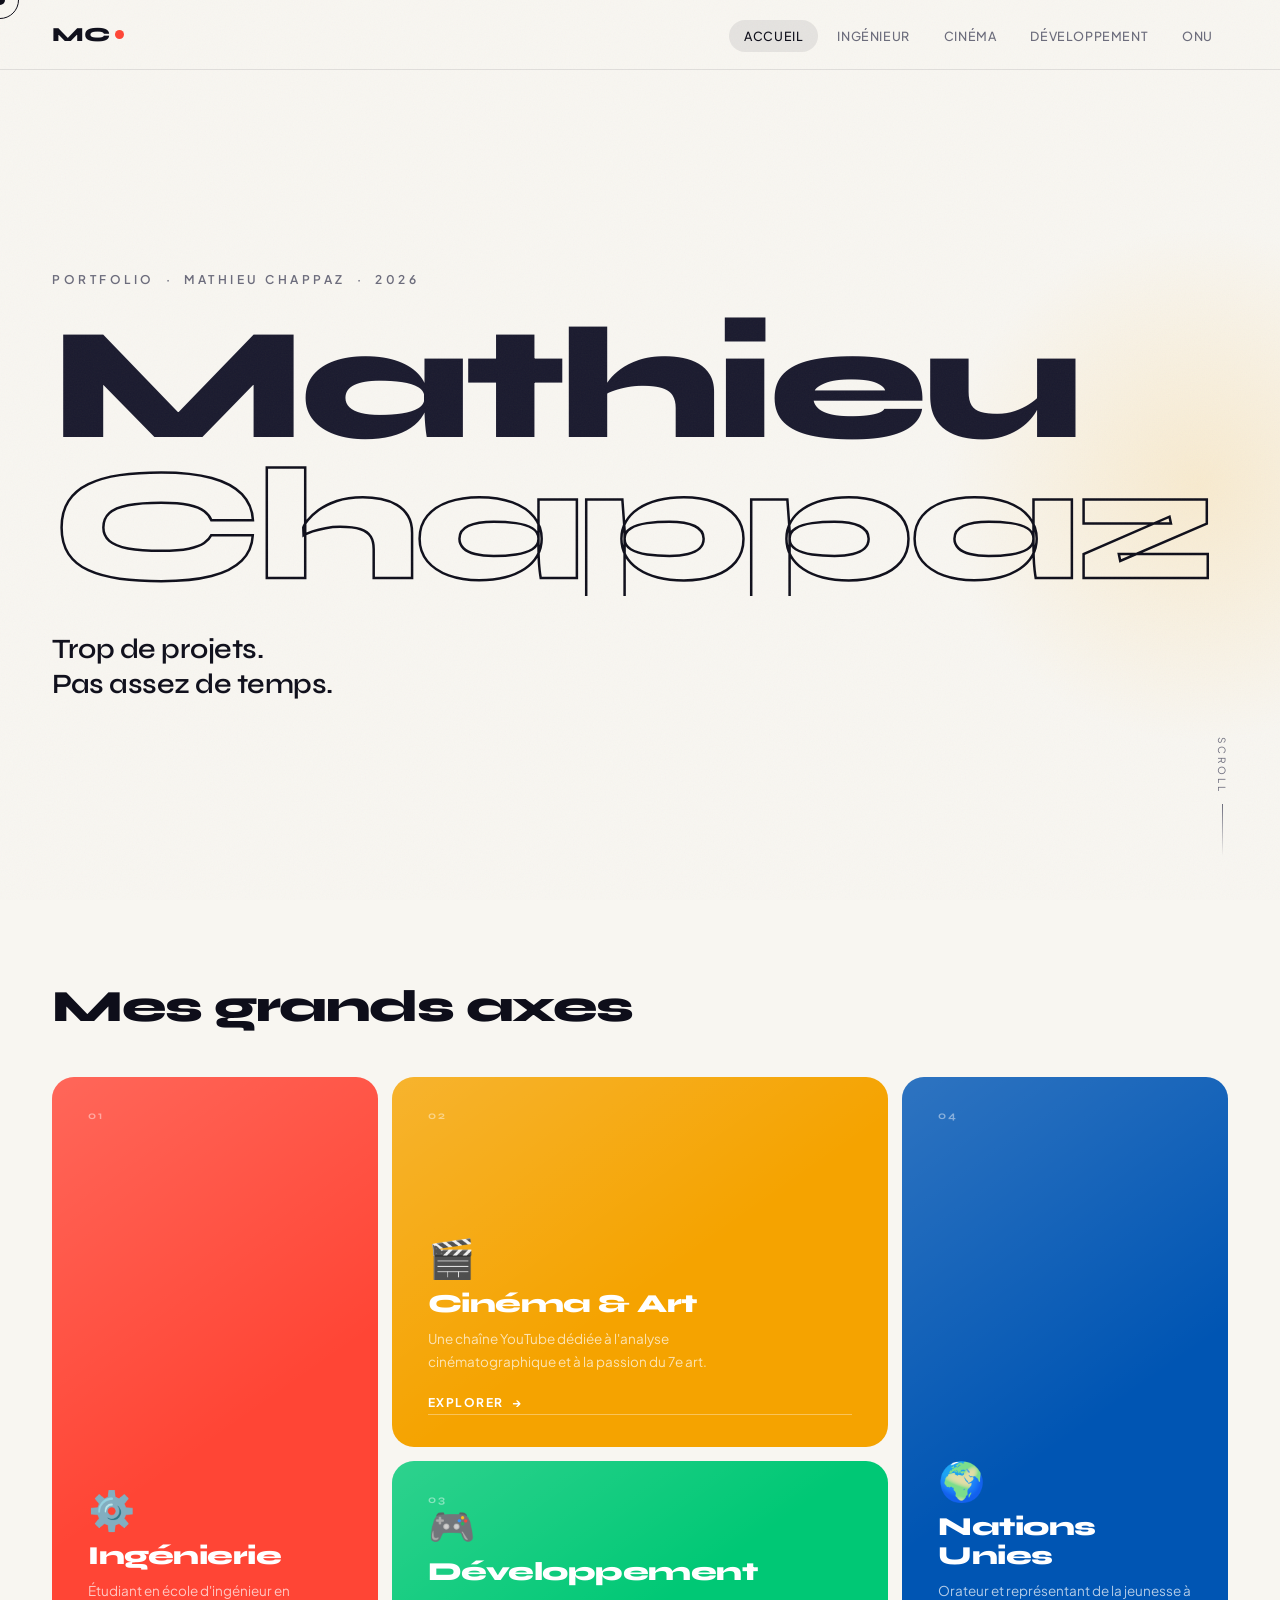
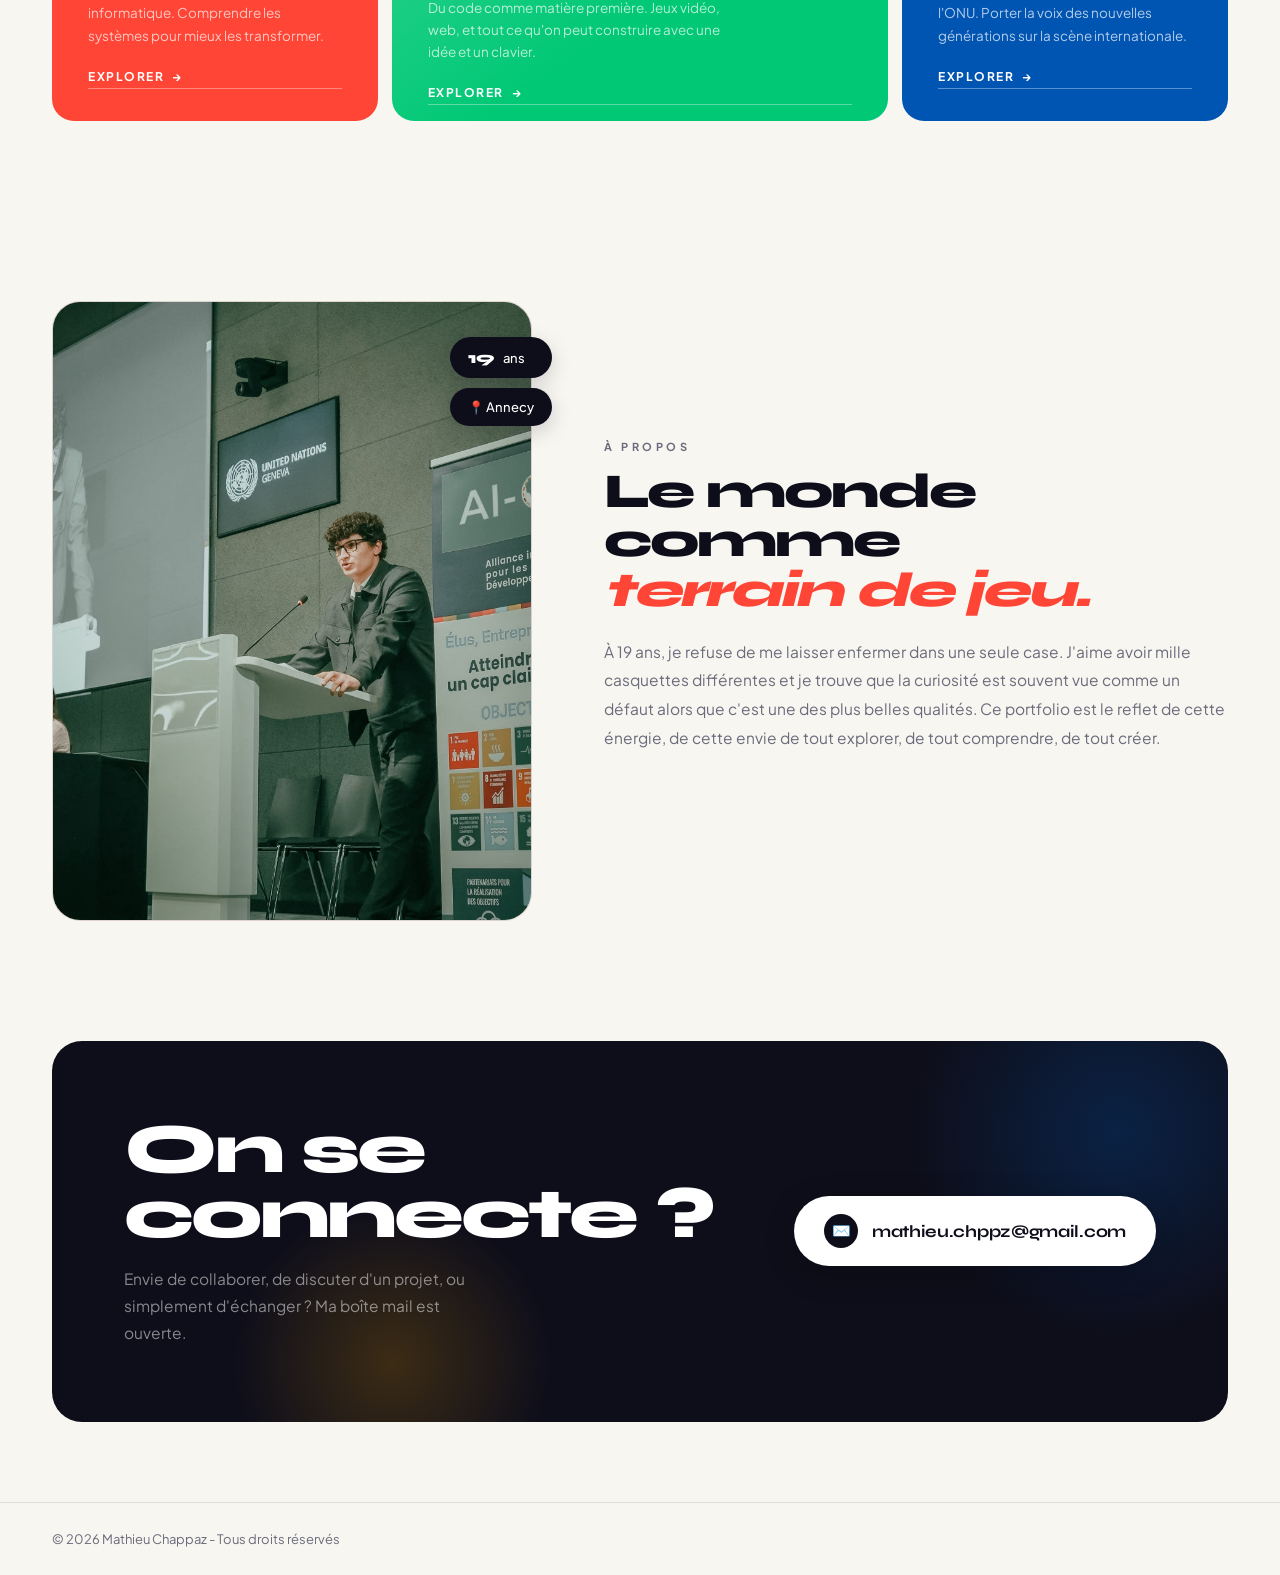
==== index.html @ 6dec50d3 "Initial Commit" ====
<!DOCTYPE html>
<html lang="fr">
<head>
  <meta charset="UTF-8">
  <meta name="viewport" content="width=device-width, initial-scale=1.0">
  <title>Mathieu Chappaz</title>
  <link rel="preconnect" href="https://fonts.googleapis.com">
  <link rel="preconnect" href="https://fonts.gstatic.com" crossorigin>
  <link href="https://fonts.googleapis.com/css2?family=Syne:wght@400;500;600;700;800&family=Plus+Jakarta+Sans:ital,wght@0,300;0,400;0,500;0,600;1,300;1,400&display=swap" rel="stylesheet">
  <style>
    :root {
      --bg:        #F8F6F1;
      --dark:      #0E0E1A;
      --text:      #1A1A2E;
      --muted:     #6B6B7B;
      --border:    rgba(14,14,26,0.1);
      --onu:       #0055B3;
      --ing:       #FF4535;
      --cinema:    #F5A300;
      --dev:       #00C875;
      --nav-h:     70px;
      --ff-d:      'Syne', sans-serif;
      --ff-b:      'Plus Jakarta Sans', sans-serif;
      --current:   #FF4535;
      --cursor-col:#0E0E1A;
    }
    *, *::before, *::after { margin:0; padding:0; box-sizing:border-box; }
    html { scroll-behavior:smooth; }
    body { background:var(--bg); color:var(--text); font-family:var(--ff-b); cursor:none; overflow-x:hidden; -webkit-font-smoothing:antialiased; }
    body::after { content:''; position:fixed; inset:0; background-image:url("data:image/svg+xml,%3Csvg xmlns='http://www.w3.org/2000/svg' width='300' height='300'%3E%3Cfilter id='n'%3E%3CfeTurbulence type='fractalNoise' baseFrequency='0.75' numOctaves='4'/%3E%3C/filter%3E%3Crect width='300' height='300' filter='url(%23n)' opacity='0.04'/%3E%3C/svg%3E"); pointer-events:none; z-index:9000; }

    /* CURSOR — uses --cursor-col so it can be changed per page */
    .c-dot  { position:fixed; width:10px; height:10px; background:var(--cursor-col); border-radius:50%; pointer-events:none; z-index:9999; transform:translate(-50%,-50%); transition:transform .2s, background .3s; mix-blend-mode:multiply; }
    .c-ring { position:fixed; width:38px; height:38px; border:1.5px solid var(--cursor-col); border-radius:50%; pointer-events:none; z-index:9998; transform:translate(-50%,-50%); mix-blend-mode:multiply; transition:border-color .3s; }

    /* NAV */
    nav { position:fixed; top:0; left:0; right:0; height:var(--nav-h); display:flex; align-items:center; justify-content:space-between; padding:0 52px; background:rgba(248,246,241,.88); backdrop-filter:blur(14px); border-bottom:1px solid var(--border); z-index:1000; }
    .nav-logo { font-family:var(--ff-d); font-size:20px; font-weight:800; letter-spacing:-.5px; color:var(--dark); display:flex; align-items:center; gap:6px; text-decoration:none; cursor:pointer; }
    .nav-logo-dot { width:9px; height:9px; border-radius:50%; background:var(--current); transition:background .4s; }
    .nav-links { display:flex; gap:4px; list-style:none; }
    .nav-links a { font-size:12.5px; font-weight:500; letter-spacing:.6px; text-transform:uppercase; color:var(--muted); padding:8px 15px; border-radius:100px; cursor:pointer; transition:all .25s; text-decoration:none; }
    .nav-links a:hover { color:var(--dark); background:rgba(14,14,26,.07); }
    .nav-links a.active { color:var(--dark); background:rgba(14,14,26,.08); }
    .nav-hamburger { display:none; flex-direction:column; gap:5px; cursor:pointer; padding:8px; }
    .nav-hamburger span { display:block; width:22px; height:2px; background:var(--dark); border-radius:2px; transition:.3s; }
    .mobile-drawer { display:none; position:fixed; top:var(--nav-h); left:0; right:0; background:var(--bg); border-bottom:1px solid var(--border); z-index:999; flex-direction:column; padding:16px; }
    .mobile-drawer.open { display:flex; }
    .mobile-drawer a { font-size:15px; font-weight:600; color:var(--text); padding:14px 16px; border-radius:12px; text-decoration:none; transition:background .2s; cursor:pointer; }
    .mobile-drawer a:hover { background:rgba(14,14,26,.06); }

    /* Remove blur on ONU texts pages (PC + mobile) */
    body[data-page^="texte-"] nav { backdrop-filter:none; background:rgba(248,246,241,.96); }

    /* PAGE SYSTEM */
    .page { display:none; min-height:100vh; padding-top:var(--nav-h); }
    .page.active { display:block; animation:pageIn .5s cubic-bezier(.16,1,.3,1); }
    @keyframes pageIn { from{opacity:0;transform:translateY(16px)} to{opacity:1;transform:translateY(0)} }

    /* HERO */
    .hero { min-height:calc(100vh - var(--nav-h)); padding:52px 52px 48px; display:flex; flex-direction:column; justify-content:center; position:relative; overflow:hidden; }
    .hero-kicker { font-size:12px; font-weight:600; letter-spacing:3.5px; text-transform:uppercase; color:var(--muted); margin-bottom:28px; opacity:0; animation:revealUp .6s ease forwards .2s; }
    .hero-name { font-family:var(--ff-d); font-weight:800; letter-spacing:-5px; line-height:.88; }
    .hero-name .ln { display:block; overflow:hidden; }
    .hero-name .ln span { display:block; font-size:clamp(72px,12.5vw,196px); opacity:0; transform:translateY(90px); }
    .hero-name .ln:nth-child(1) span { animation:slideUp .85s cubic-bezier(.16,1,.3,1) forwards .3s; }
    .hero-name .ln:nth-child(2) span { animation:slideUp .85s cubic-bezier(.16,1,.3,1) forwards .48s; color:transparent; -webkit-text-stroke:2.5px var(--dark); }
    .hero-bottom { margin-top:36px; display:flex; align-items:flex-end; justify-content:space-between; gap:24px; opacity:0; animation:revealUp .7s ease forwards .85s; }
    .hero-tagline { font-family:var(--ff-d); font-size:clamp(18px,2.2vw,28px); font-weight:600; color:var(--dark); letter-spacing:-.5px; max-width:440px; line-height:1.25; }
    .hero-scroll { position:absolute; right:52px; bottom:44px; display:flex; flex-direction:column; align-items:center; gap:10px; opacity:0; animation:revealUp .6s ease forwards 1.2s; }
    .hero-scroll span { font-size:10px; letter-spacing:3px; text-transform:uppercase; color:var(--muted); writing-mode:vertical-rl; }
    .hero-scroll-line { width:1px; height:52px; background:linear-gradient(to bottom, var(--muted), transparent); }
    .hero-blob { position:absolute; right:-180px; top:50%; width:520px; height:520px; border-radius:50%; background:radial-gradient(circle, rgba(245,163,0,.14) 0%, transparent 70%); transform:translateY(-50%); pointer-events:none; }

    /* DOMAINS */
    .section-domains { padding:80px 52px; }
    .section-head { display:flex; align-items:baseline; gap:18px; margin-bottom:44px; }
    .s-num { font-family:var(--ff-d); font-size:12px; font-weight:700; letter-spacing:2.5px; text-transform:uppercase; color:var(--muted); }
    .s-title { font-family:var(--ff-d); font-size:clamp(28px,3.5vw,48px); font-weight:800; letter-spacing:-1.5px; color:var(--dark); }
    .domains-grid { display:grid; grid-template-columns:1.35fr 1fr 1fr 1.35fr; grid-template-rows:370px 260px; gap:14px; }
    .dcard { border-radius:22px; padding:32px 36px; overflow:hidden; position:relative; cursor:pointer; display:flex; flex-direction:column; transition:transform .45s cubic-bezier(.16,1,.3,1), box-shadow .45s; }
    .dcard:hover { transform:scale(.975) translateY(-6px); box-shadow:0 28px 60px rgba(0,0,0,.12); }
    .dcard::before { content:''; position:absolute; inset:0; background:linear-gradient(145deg, rgba(255,255,255,.18) 0%, transparent 55%); pointer-events:none; }
    .dcard.ing { background:var(--ing); grid-column:1; grid-row:1/3; }
    .dcard.cin { background:var(--cinema); grid-column:2/4; grid-row:1; }
    .dcard.dev { background:var(--dev); grid-column:2/4; grid-row:2; }
    .dcard.onu { background:var(--onu); grid-column:4; grid-row:1/3; }
    .dcard-idx { font-family:var(--ff-d); font-size:11px; font-weight:700; letter-spacing:2px; color:rgba(255,255,255,.45); margin-bottom:auto; }
    .dcard-body { display:flex; flex-direction:column; }
    .dcard-ico { font-size:38px; line-height:1; margin-bottom:14px; }
    .dcard-title { font-family:var(--ff-d); font-size:26px; font-weight:800; color:#fff; letter-spacing:-.5px; line-height:1.1; margin-bottom:10px; }
    .dcard-desc { font-size:13.5px; line-height:1.65; color:rgba(255,255,255,.7); max-width:300px; margin-bottom:22px; }
    .dcard-cta { display:inline-flex; align-items:center; gap:8px; font-size:12px; font-weight:700; letter-spacing:1.5px; text-transform:uppercase; color:#fff; border-bottom:1.5px solid rgba(255,255,255,.35); padding-bottom:4px; transition:gap .25s; }
    .dcard:hover .dcard-cta { gap:16px; }

    /* ABOUT — photo agrandie */
    .section-about { padding:100px 52px; display:grid; grid-template-columns:auto 1.1fr; gap:72px; align-items:center; }
    .about-photo-wrap { position:relative; flex-shrink:0; }
    .about-photo {
      width:480px; height:620px;
      border-radius:28px;
      background:linear-gradient(160deg, rgba(255,69,53,.07) 0%, rgba(0,85,179,.07) 50%, rgba(245,163,0,.07) 100%);
      border:1.5px solid var(--border);
      display:flex; flex-direction:column; align-items:center; justify-content:center;
      font-size:72px; gap:12px; overflow:hidden; position:relative;
    }
    .about-photo img { width:100%; height:100%; object-fit:cover; display:block; }
    .about-photo-hint { font-size:12px; color:var(--muted); font-style:italic; }
    .about-pills { position:absolute; right:-20px; top:36px; display:flex; flex-direction:column; gap:10px; }
    .pill { background:var(--dark); color:#fff; padding:11px 18px; border-radius:100px; font-size:13px; font-weight:500; white-space:nowrap; display:flex; align-items:center; gap:8px; box-shadow:0 6px 20px rgba(14,14,26,.18); }
    .pill strong { font-family:var(--ff-d); font-size:16px; font-weight:800; }
    .about-label { font-size:11px; font-weight:700; letter-spacing:3.5px; text-transform:uppercase; color:var(--muted); margin-bottom:14px; }
    .about-heading { font-family:var(--ff-d); font-size:clamp(34px,3.8vw,52px); font-weight:800; letter-spacing:-2px; line-height:1.02; color:var(--dark); margin-bottom:22px; }
    .about-heading em { font-style:italic; color:var(--ing); }
    .about-body { font-size:15.5px; line-height:1.85; color:var(--muted); margin-bottom:30px; }
    .tags-row { display:flex; flex-wrap:wrap; gap:9px; }
    .tag { padding:7px 15px; border-radius:100px; border:1.5px solid var(--border); font-size:13px; font-weight:500; color:var(--text); cursor:default; transition:all .25s; }
    .tag:hover { border-color:var(--dark); background:var(--dark); color:#fff; }

    /* CONTACT */
    .section-contact { margin:20px 52px 80px; background:var(--dark); border-radius:30px; padding:76px 72px; display:flex; align-items:center; justify-content:space-between; gap:48px; position:relative; overflow:hidden; }
    .contact-glow1 { position:absolute; right:-100px; top:-120px; width:420px; height:420px; border-radius:50%; background:radial-gradient(circle, var(--onu), transparent 70%); opacity:.28; pointer-events:none; }
    .contact-glow2 { position:absolute; left:180px; bottom:-100px; width:320px; height:320px; border-radius:50%; background:radial-gradient(circle, var(--cinema), transparent 70%); opacity:.2; pointer-events:none; }
    .contact-copy { position:relative; z-index:1; }
    .contact-copy h2 { font-family:var(--ff-d); font-size:clamp(40px,5.5vw,76px); font-weight:800; letter-spacing:-3px; color:#fff; line-height:.92; margin-bottom:18px; }
    .contact-copy p { font-size:15.5px; color:rgba(255,255,255,.5); max-width:360px; line-height:1.75; }
    .contact-btn-wrap { flex-shrink:0; z-index:1; }
    .contact-btn { display:inline-flex; align-items:center; gap:14px; background:#fff; color:var(--dark); padding:18px 30px; border-radius:100px; font-family:var(--ff-d); font-size:17px; font-weight:700; letter-spacing:-.3px; text-decoration:none; transition:all .3s; box-shadow:0 8px 32px rgba(0,0,0,.2); }
    .contact-btn:hover { background:var(--dev); transform:scale(1.04); }
    .contact-btn-icon { width:34px; height:34px; background:var(--dark); border-radius:50%; display:flex; align-items:center; justify-content:center; font-size:15px; flex-shrink:0; }

    /* FOOTER */
    footer { padding:28px 52px; border-top:1px solid var(--border); display:flex; align-items:center; justify-content:space-between; }
    footer p { font-size:13px; color:var(--muted); }

    /* INNER PAGES */
    [data-accent="onu"]     { --pa: var(--onu); }
    [data-accent="ing"]     { --pa: var(--ing); }
    [data-accent="cinema"]  { --pa: var(--cinema); }
    [data-accent="dev"]     { --pa: var(--dev); }
    [data-accent="hopaway"] { --pa: #00C875; }
    [data-accent="opinion"] { --pa: var(--dev); }
    [data-accent="texte"]   { --pa: var(--onu); }
    .inner-hero { padding:56px 52px 72px; position:relative; overflow:hidden; border-bottom:1px solid var(--border); }
    .breadcrumb { font-size:13px; color:var(--muted); display:flex; align-items:center; gap:8px; margin-bottom:28px; }
    .breadcrumb span { cursor:pointer; transition:color .2s; }
    .breadcrumb span:hover { color:var(--dark); }
    .breadcrumb .sep { opacity:.4; }
    .page-big-title { font-family:var(--ff-d); font-weight:800; font-size:clamp(56px,9.5vw,136px); letter-spacing:-4px; line-height:.88; color:var(--dark); }
    .page-big-title .a { color:var(--pa); }
    .accent-bar { width:56px; height:5px; border-radius:100px; background:var(--pa); margin:26px 0; }
    .page-sub { font-size:17px; color:var(--muted); max-width:580px; line-height:1.75; }
    .texte-sub {
      font-size:15px;
      color:var(--muted);
      max-width:760px;
      line-height:1.8;
      letter-spacing:.1px;
    }
    .texte-sub-video-wrap {
      margin-top:18px;
      max-width:560px;
      border-radius:16px;
      overflow:hidden;
      border:1px solid var(--border);
      background:#111;
      box-shadow:0 18px 45px rgba(14,14,26,.18);
      transition:transform .35s cubic-bezier(.16,1,.3,1), box-shadow .35s;
    }
    .texte-sub-video-wrap:hover {
      transform:translateY(-4px);
      box-shadow:0 26px 58px rgba(14,14,26,.26);
    }
    .texte-sub-video {
      display:block;
      width:100%;
      height:auto;
      aspect-ratio:16/9;
      background:#000;
      cursor:pointer;
    }
    .inner-hero-deco { position:absolute; right:-80px; top:-80px; width:360px; height:360px; border-radius:50%; background:radial-gradient(circle, var(--pa), transparent 70%); opacity:.12; pointer-events:none; }
    .inner-content { padding:76px 52px; }

    /* CARDS */
    .cards2 { display:grid; grid-template-columns:1fr 1fr; gap:20px; margin-bottom:40px; }
    .cblock { background:#fff; border:1px solid var(--border); border-radius:22px; padding:36px; }
    .cblock.accent { background:var(--pa); border-color:var(--pa); }
    .cblock h3 { font-family:var(--ff-d); font-size:20px; font-weight:700; color:var(--dark); letter-spacing:-.3px; margin-bottom:14px; }
    .cblock.accent h3 { color:#fff; }
    .cblock p { font-size:15px; line-height:1.8; color:var(--muted); }
    .cblock.accent p { color:rgba(255,255,255,.72); }
    .cblock.span2 { grid-column:1/3; }

    /* TIMELINE */
    .timeline { padding-left:28px; position:relative; }
    .timeline::before { content:''; position:absolute; left:0; top:10px; bottom:0; width:2px; background:var(--border); }
    .tl-item { position:relative; margin-bottom:32px; }
    .tl-item::before { content:''; position:absolute; left:-32px; top:10px; width:10px; height:10px; border-radius:50%; background:var(--pa); border:2px solid var(--bg); }
    .tl-date { font-size:11px; font-weight:700; letter-spacing:2.5px; text-transform:uppercase; color:var(--pa); margin-bottom:5px; }
    .tl-title { font-family:var(--ff-d); font-size:18px; font-weight:700; color:var(--dark); letter-spacing:-.3px; margin-bottom:7px; }
    .tl-desc { font-size:14px; line-height:1.72; color:var(--muted); }

    /* SKILLS */
    .skills-row { display:grid; grid-template-columns:repeat(3,1fr); gap:16px; }
    .skill-tile { text-align:center; padding:28px 20px; background:var(--bg); border-radius:18px; border:1px solid var(--border); transition:transform .3s, box-shadow .3s; }
    .skill-tile:hover { transform:translateY(-6px); box-shadow:0 16px 40px rgba(0,0,0,.07); }
    .skill-tile .ico { font-size:34px; margin-bottom:12px; }
    .skill-tile p { font-family:var(--ff-d); font-size:14px; font-weight:700; color:var(--dark); }

    /* PROJECT CARDS */
    .projects-grid { display:grid; grid-template-columns:repeat(3,1fr); gap:20px; margin-bottom:48px; }
    .proj-card { border-radius:24px; overflow:hidden; background:#fff; border:1px solid var(--border); display:flex; flex-direction:column; cursor:pointer; transition:transform .4s cubic-bezier(.16,1,.3,1), box-shadow .4s; }
    .proj-card:hover { transform:translateY(-10px); box-shadow:0 32px 64px rgba(0,0,0,.1); }
    .proj-card:hover .proj-img { transform:scale(1.06); }
    .proj-card:hover .proj-arrow { transform:translateX(5px); }
    .proj-visual { width:100%; height:220px; overflow:hidden; position:relative; flex-shrink:0; }
    .proj-img { width:100%; height:100%; object-fit:cover; display:block; transition:transform .5s cubic-bezier(.16,1,.3,1); }
    .proj-visual.c-green { background:linear-gradient(135deg,#00C87522,#005C3522); }
    .proj-visual-ico { position:absolute; inset:0; display:flex; align-items:center; justify-content:center; font-size:56px; }
    .proj-badge { position:absolute; top:14px; left:14px; background:var(--dark); color:#fff; font-size:10px; font-weight:700; letter-spacing:1.5px; text-transform:uppercase; padding:5px 12px; border-radius:100px; }
    .proj-badge.award { background:var(--cinema); color:var(--dark); }
    .proj-body { padding:24px 26px 26px; display:flex; flex-direction:column; flex:1; gap:10px; }
    .proj-num { font-size:10px; font-weight:700; letter-spacing:2.5px; text-transform:uppercase; color:var(--dev); }
    .proj-body h3 { font-family:var(--ff-d); font-size:19px; font-weight:800; color:var(--dark); letter-spacing:-.4px; line-height:1.15; }
    .proj-body p { font-size:13.5px; color:var(--muted); line-height:1.7; flex:1; }
    .proj-footer { display:flex; align-items:center; justify-content:space-between; margin-top:6px; padding-top:16px; border-top:1px solid var(--border); }
    .proj-tag { display:inline-flex; align-items:center; gap:6px; padding:6px 13px; border-radius:100px; background:rgba(0,200,117,.12); color:#009B5C; font-size:11px; font-weight:700; letter-spacing:.8px; text-transform:uppercase; text-decoration:none; }
    .proj-arrow { font-size:18px; color:var(--muted); transition:transform .3s, color .3s; font-family:var(--ff-d); font-weight:700; }
    .proj-card:hover .proj-arrow { color:var(--dark); }

    /* ONU GALLERY */
    .onu-gallery { display:grid; grid-template-columns:1.6fr 1fr 1fr; grid-template-rows:260px 200px; gap:14px; margin-top:32px; }
    .onu-photo { border-radius:20px; overflow:hidden; position:relative; display:flex; align-items:flex-end; transition:transform .4s cubic-bezier(.16,1,.3,1), box-shadow .4s; }
    .onu-photo:hover { transform:scale(.975) translateY(-5px); box-shadow:0 24px 52px rgba(0,0,0,.13); }
    .onu-photo.span-col { grid-column:1; grid-row:1/3; }
    .onu-photo.top-r1 { grid-column:2; grid-row:1; }
    .onu-photo.top-r2 { grid-column:3; grid-row:1; }
    .onu-photo.bot-r1 { grid-column:2; grid-row:2; }
    .onu-photo.bot-r2 { grid-column:3; grid-row:2; }
    .onu-photo-overlay { position:absolute; inset:0; background:linear-gradient(to bottom, transparent 40%, rgba(0,0,0,.45) 100%); z-index:1; }

    /* ONU — PRIX ET DISTINCTIONS */
    .onu-award-wrap { margin-top:28px; margin-bottom:68px; max-width:980px; margin-left:auto; margin-right:auto; }
    .onu-award-card { cursor:pointer; background:#fff; border:1px solid var(--border); border-radius:24px; padding:18px; transition:transform .35s cubic-bezier(.16,1,.3,1), box-shadow .35s; box-shadow:0 10px 34px rgba(14,14,26,.08); }
    .onu-award-card:hover { transform:translateY(-6px); box-shadow:0 24px 56px rgba(14,14,26,.14); }
    .onu-award-image-wrap { position:relative; border-radius:18px; overflow:hidden; aspect-ratio:16/9; background:linear-gradient(130deg,#f4f7ff,#dfe8ff); }
    .onu-award-image { width:100%; height:100%; object-fit:cover; display:block; }
    .onu-award-image-overlay { position:absolute; inset:0; background:linear-gradient(to top, rgba(14,14,26,.42) 0%, rgba(14,14,26,.08) 55%, rgba(14,14,26,0) 100%); }
    .onu-award-zoom-hint { position:absolute; right:16px; bottom:16px; background:rgba(255,255,255,.92); color:var(--dark); font-size:10px; font-weight:700; letter-spacing:1.8px; text-transform:uppercase; padding:8px 12px; border-radius:100px; }
    .onu-award-caption { margin-top:16px; display:flex; flex-direction:column; gap:7px; }
    .onu-award-caption strong { font-family:var(--ff-d); font-size:18px; font-weight:800; color:var(--dark); letter-spacing:-.4px; }
    .onu-award-caption span { font-size:12px; letter-spacing:1.3px; text-transform:uppercase; color:var(--onu); font-weight:700; }

    .award-lightbox { position:fixed; inset:0; z-index:10020; display:grid; grid-template-columns:minmax(0,1fr) minmax(320px,440px); opacity:0; pointer-events:none; transition:opacity .26s ease; }
    .award-lightbox.open { opacity:1; pointer-events:auto; }
    .award-lightbox-backdrop { position:absolute; inset:0; background:rgba(9,12,22,.78); backdrop-filter:blur(3px); }
    .award-lightbox-media { position:relative; z-index:1; display:flex; align-items:center; justify-content:center; padding:34px; }
    .award-lightbox-media img { width:min(92vw,1200px); max-height:88vh; object-fit:contain; border-radius:20px; box-shadow:0 35px 80px rgba(0,0,0,.5); border:1px solid rgba(255,255,255,.16); }
    .award-lightbox-panel { position:relative; z-index:1; height:100%; background:linear-gradient(180deg,#ffffff 0%,#f8fafe 100%); border-left:1px solid rgba(0,85,179,.13); padding:34px 30px; overflow-y:auto; box-shadow:-10px 0 46px rgba(14,14,26,.15); }
    .award-lightbox-label { font-size:10px; font-weight:700; letter-spacing:2.2px; text-transform:uppercase; color:var(--onu); margin-bottom:14px; display:flex; align-items:center; gap:8px; }
    .award-lightbox-label::before { content:''; width:4px; height:4px; border-radius:50%; background:var(--onu); display:block; }
    .award-lightbox-title { font-family:var(--ff-d); font-size:28px; font-weight:800; letter-spacing:-.8px; color:var(--dark); line-height:1.08; margin-bottom:14px; }
    .award-lightbox-meta { font-size:11px; font-weight:700; letter-spacing:2px; text-transform:uppercase; color:var(--muted); margin-bottom:20px; }
    .award-lightbox-text { font-size:14px; line-height:1.8; color:var(--muted); }
    .award-lightbox-close { position:absolute; top:16px; right:16px; width:38px; height:38px; border-radius:50%; border:1px solid var(--border); background:#fff; color:var(--dark); display:flex; align-items:center; justify-content:center; font-size:18px; cursor:pointer; transition:transform .2s ease, box-shadow .2s ease; }
    .award-lightbox-close:hover { transform:scale(1.06); box-shadow:0 6px 20px rgba(14,14,26,.15); }

    /* CINEMA */
    .films-list { display:flex; flex-direction:column; gap:14px; }
    .film-row { background:var(--dark); border-radius:18px; padding:24px 28px; display:flex; align-items:center; gap:20px; transition:transform .3s; }
    .film-row:hover { transform:translateX(8px); }
    .film-thumb { width:52px; height:70px; border-radius:10px; flex-shrink:0; display:flex; align-items:center; justify-content:center; font-size:22px; }
    .film-thumb.c1 { background:linear-gradient(135deg,#F5A300,#FF4535); }
    .film-thumb.c2 { background:linear-gradient(135deg,#0055B3,#00C875); }
    .film-thumb.c3 { background:linear-gradient(135deg,#FF4535,#F5A300); }
    .film-info h4 { font-family:var(--ff-d); font-size:16px; font-weight:700; color:#fff; margin-bottom:5px; }
    .film-info p { font-size:13px; color:rgba(255,255,255,.5); line-height:1.6; }

    /* CHANNEL BUTTONS */
    .yt-channel-wrap { margin-top:44px; margin-bottom:20px; }
    .yt-channel-btn { display:inline-flex; align-items:center; gap:18px; background:var(--dark); border-radius:22px; padding:22px 32px; text-decoration:none; transition:transform .35s cubic-bezier(.16,1,.3,1), box-shadow .35s; position:relative; overflow:hidden; width:100%; }
    .yt-channel-btn::before { content:''; position:absolute; inset:0; background:linear-gradient(100deg, rgba(245,163,0,.12) 0%, transparent 60%); pointer-events:none; }
    .yt-channel-btn:hover { transform:translateY(-5px) scale(1.01); box-shadow:0 24px 52px rgba(14,14,26,.22); }
    .yt-channel-btn:hover .yt-arrow { transform:translateX(6px); }
    .yt-icon-wrap { width:56px; height:56px; border-radius:16px; flex-shrink:0; background:#FF0000; display:flex; align-items:center; justify-content:center; }
    .yt-icon-wrap svg { width:26px; height:26px; fill:#fff; }
    .yt-icon-wrap img { width:26px; height:26px; object-fit:contain; }
    .yt-channel-info { flex:1; }
    .yt-channel-info p { font-size:11px; font-weight:600; letter-spacing:2.5px; text-transform:uppercase; color:rgba(255,255,255,.35); margin-bottom:5px; }
    .yt-channel-info h3 { font-family:var(--ff-d); font-size:20px; font-weight:800; color:#fff; letter-spacing:-.3px; }
    .yt-channel-sub { font-size:13px; color:rgba(255,255,255,.45); margin-top:3px; }
    .yt-arrow { font-size:20px; color:var(--cinema); transition:transform .3s; flex-shrink:0; font-family:var(--ff-d); font-weight:700; }

    /* FEATURED VIDEO */
    .featured-video-wrap { display:grid; grid-template-columns:1.3fr 1fr; gap:28px; align-items:center; }
    .video-thumbnail { position:relative; border-radius:20px; overflow:hidden; aspect-ratio:16/9; cursor:pointer; display:block; text-decoration:none; background:var(--dark); box-shadow:0 16px 48px rgba(14,14,26,.18); transition:transform .4s cubic-bezier(.16,1,.3,1), box-shadow .4s; }
    .video-thumbnail:hover { transform:scale(1.025) translateY(-4px); box-shadow:0 28px 64px rgba(14,14,26,.28); }
    .video-thumbnail:hover .play-btn { transform:translate(-50%,-50%) scale(1.12); }
    .video-thumbnail:hover .thumb-overlay { opacity:.5; }
    .thumb-bg { position:absolute; inset:0; background:linear-gradient(135deg,#1a0a00,#3d1f00,#7a3d00,#F5A300); }
    .thumb-overlay { position:absolute; inset:0; background:linear-gradient(to bottom, rgba(0,0,0,.1) 0%, rgba(0,0,0,.55) 100%); transition:opacity .3s; }
    .play-btn { position:absolute; top:50%; left:50%; transform:translate(-50%,-50%); width:62px; height:62px; border-radius:50%; background:rgba(255,255,255,.95); backdrop-filter:blur(6px); display:flex; align-items:center; justify-content:center; transition:transform .35s cubic-bezier(.16,1,.3,1); box-shadow:0 8px 28px rgba(0,0,0,.3); }
    .play-btn svg { width:22px; height:22px; fill:var(--dark); margin-left:3px; }
    .video-duration { position:absolute; bottom:14px; right:14px; background:rgba(0,0,0,.75); color:#fff; font-size:11px; font-weight:600; padding:4px 9px; border-radius:7px; letter-spacing:.5px; }
    .video-info { display:flex; flex-direction:column; gap:16px; }
    .video-tag { display:inline-flex; align-items:center; gap:8px; font-size:11px; font-weight:700; letter-spacing:2.5px; text-transform:uppercase; color:var(--cinema); }
    .video-tag-dot { width:6px; height:6px; border-radius:50%; background:var(--cinema); flex-shrink:0; }
    .video-title { font-family:var(--ff-d); font-size:clamp(22px,2.8vw,34px); font-weight:800; letter-spacing:-1px; color:var(--dark); line-height:1.1; }
    .video-desc { font-size:15px; line-height:1.8; color:var(--muted); }
    .video-watch-btn { display:inline-flex; align-items:center; gap:10px; background:var(--cinema); color:var(--dark); padding:14px 26px; border-radius:100px; font-family:var(--ff-d); font-size:14px; font-weight:700; text-decoration:none; width:fit-content; transition:transform .3s, box-shadow .3s; box-shadow:0 6px 22px rgba(245,163,0,.3); }
    .video-watch-btn:hover { transform:translateY(-3px); box-shadow:0 12px 32px rgba(245,163,0,.4); }
    .video-watch-btn svg { width:16px; height:16px; fill:var(--dark); }

    /* PROJECT PAGE */
    .proj-hero-meta { display:flex; align-items:center; gap:14px; margin-bottom:20px; }
    .proj-meta-tag { padding:6px 14px; border-radius:100px; font-size:11px; font-weight:700; letter-spacing:1.5px; text-transform:uppercase; }
    .proj-meta-tag.type  { background:rgba(0,200,117,.15); color:#009B5C; }
    .proj-meta-tag.award { background:rgba(245,163,0,.15); color:#B57800; }
    .proj-meta-tag.year  { background:var(--border); color:var(--muted); }
    .proj-main-visual { width:100%; height:420px; border-radius:28px; overflow:hidden; position:relative; margin-bottom:52px; background:linear-gradient(135deg,#001a00,#003d1a,#00C875); border:1px solid var(--border); }
    .proj-main-visual img { width:100%; height:100%; object-fit:cover; display:block; }
    .proj-screens { display:grid; grid-template-columns:1fr 1fr 1fr; gap:16px; margin:40px 0; }
    .proj-screen { border-radius:18px; overflow:hidden; aspect-ratio:16/9; position:relative; background:linear-gradient(135deg,#001a00,#003d1a); border:1px solid var(--border); }
    .proj-screen img { width:100%; height:100%; object-fit:cover; display:block; }
    .award-banner { background:linear-gradient(100deg, #0E0E1A 0%, #1a2600 100%); border-radius:22px; padding:32px 40px; display:flex; align-items:center; gap:24px; margin:40px 0; position:relative; overflow:hidden; }
    .award-banner::before { content:''; position:absolute; inset:0; background:linear-gradient(100deg, rgba(0,200,117,.08), transparent); pointer-events:none; }
    .award-ico { font-size:48px; flex-shrink:0; }
    .award-text h4 { font-family:var(--ff-d); font-size:18px; font-weight:800; color:#fff; letter-spacing:-.3px; margin-bottom:6px; }
    .award-text p { font-size:14px; color:rgba(255,255,255,.5); line-height:1.6; }
    .award-badge { margin-left:auto; flex-shrink:0; background:var(--dev); color:var(--dark); font-family:var(--ff-d); font-size:12px; font-weight:800; padding:10px 20px; border-radius:100px; letter-spacing:.5px; }
    .back-btn { display:inline-flex; align-items:center; gap:10px; background:var(--dark); color:#fff; padding:13px 24px; border-radius:100px; font-family:var(--ff-d); font-size:13px; font-weight:700; text-decoration:none; cursor:pointer; margin-top:12px; transition:transform .3s, box-shadow .3s; box-shadow:0 4px 16px rgba(14,14,26,.15); }
    .back-btn:hover { transform:translateX(-4px); box-shadow:0 8px 28px rgba(14,14,26,.2); }

    /* MES TEXTES */
    .textes-list { display:flex; flex-direction:column; gap:12px; margin-top:24px; margin-bottom:60px; }
    .texte-item { background:#fff; border:1px solid var(--border); border-radius:18px; padding:22px 28px; display:flex; align-items:center; gap:20px; cursor:pointer; transition:transform .3s, box-shadow .3s; }
    .texte-item:hover { transform:translateX(8px); box-shadow:0 8px 28px rgba(0,0,0,.06); }
    .texte-item-num { font-family:var(--ff-d); font-size:28px; font-weight:800; color:rgba(0,85,179,.18); letter-spacing:-1px; flex-shrink:0; width:44px; }
    .texte-item-info { flex:1; }
    .texte-item-info h4 { font-family:var(--ff-d); font-size:16px; font-weight:700; color:var(--dark); letter-spacing:-.2px; margin-bottom:5px; }
    .texte-item-info p { font-size:13px; color:var(--muted); line-height:1.55; }
    .texte-item-date { font-size:11px; font-weight:700; letter-spacing:2px; text-transform:uppercase; color:var(--onu); flex-shrink:0; }
    .texte-item-arrow { font-size:18px; color:var(--muted); font-family:var(--ff-d); font-weight:700; flex-shrink:0; transition:transform .3s, color .3s; }
    .texte-item:hover .texte-item-arrow { transform:translateX(6px); color:var(--onu); }

    /* ═══ GENIUS TEXT PAGE — panel agrandi + scroll ═══ */
    .texte-page-layout {
      display:grid;
      grid-template-columns:1fr 500px;   /* panel élargi à 500px */
      gap:52px; align-items:start;
    }
    .texte-panel-col {
      position:sticky;
      top:calc(var(--nav-h) + 28px);
      /* hauteur max = viewport moins nav moins un peu de marge */
      max-height:calc(100vh - var(--nav-h) - 56px);
    }

    /* Le panel lui-même est scrollable */
    .texte-panel {
      background:#fff; border-radius:22px; border:1px solid var(--border);
      padding:28px;
      max-height:calc(100vh - var(--nav-h) - 56px);
      overflow-y:auto;
      opacity:0; transform:translateY(6px);
      transition:opacity .3s ease, transform .3s ease;
      pointer-events:none;
      /* scrollbar stylée */
      scrollbar-width:thin;
      scrollbar-color:rgba(0,85,179,.25) transparent;
    }
    .texte-panel::-webkit-scrollbar { width:5px; }
    .texte-panel::-webkit-scrollbar-track { background:transparent; }
    .texte-panel::-webkit-scrollbar-thumb { background:rgba(0,85,179,.25); border-radius:10px; }
    .texte-panel::-webkit-scrollbar-thumb:hover { background:rgba(0,85,179,.5); }

    .texte-panel.open { opacity:1; transform:translateY(0); pointer-events:all; }
    .texte-panel-hint { display:flex; flex-direction:column; align-items:center; justify-content:center; gap:10px; padding:32px 0; text-align:center; color:var(--muted); }
    .texte-panel-hint .hint-ico { font-size:30px; opacity:.35; }
    .texte-panel-hint p { font-size:13px; line-height:1.6; max-width:240px; }
    .texte-panel-inner { display:none; }
    .texte-panel.open .texte-panel-hint { display:none; }
    .texte-panel.open .texte-panel-inner { display:block; }

    .texte-panel-label { font-size:10px; font-weight:700; letter-spacing:2.5px; text-transform:uppercase; color:var(--onu); margin-bottom:12px; display:flex; align-items:center; gap:8px; }
    .texte-panel-label::before { content:''; display:block; width:4px; height:4px; border-radius:50%; background:var(--onu); }
    .texte-panel-title { font-family:var(--ff-d); font-size:16px; font-weight:700; color:var(--dark); letter-spacing:-.3px; margin-bottom:12px; line-height:1.2; }

    /* image dans le panel */
    .texte-panel-img {
      display:none; width:100%; border-radius:12px; margin-bottom:14px;
      object-fit:cover; max-height:200px;
    }

    .texte-panel-text { font-size:14px; line-height:1.8; color:var(--muted); }
    .texte-panel-close { margin-top:20px; padding-top:16px; border-top:1px solid var(--border); font-size:12px; color:var(--muted); cursor:pointer; transition:color .2s; display:inline-flex; align-items:center; gap:6px; font-weight:500; }
    .texte-panel-close:hover { color:var(--dark); }

    /* annotable lines */
    .annotable { cursor:pointer; padding:10px 16px; margin:4px -16px; border-radius:12px; transition:background .2s; position:relative; border-left:3px solid transparent; }
    .annotable:hover { background:rgba(0,85,179,.05); border-left-color:rgba(0,85,179,.3); }
    .annotable.active { background:rgba(0,85,179,.08); border-left-color:var(--onu); }
    .texte-body { font-size:16px; line-height:1.95; color:var(--text); }

    /* Mobile annotation overlay (drawer) */
    .panel-overlay {
      position:fixed; inset:0;
      background:rgba(14,14,26,.42);
      opacity:0; pointer-events:none;
      transition:opacity .25s ease;
      z-index:9996;
    }
    body.panel-open .panel-overlay { opacity:1; pointer-events:auto; }

    /* REVEAL */
    .reveal { opacity:0; transform:translateY(28px); transition:opacity .65s ease, transform .65s ease; }
    .reveal.visible { opacity:1; transform:translateY(0); }

    /* KEYFRAMES */
    @keyframes revealUp { from{opacity:0;transform:translateY(18px)} to{opacity:1;transform:translateY(0)} }
    @keyframes slideUp  { from{opacity:0;transform:translateY(90px)} to{opacity:1;transform:translateY(0)} }
    @keyframes pulseDot { 0%,100%{opacity:1;transform:scale(1)} 50%{opacity:.45;transform:scale(.7)} }
    @keyframes cycleRoles { 0%,24%{transform:translateY(0)} 25%,49%{transform:translateY(-20px)} 50%,74%{transform:translateY(-40px)} 75%,99%{transform:translateY(-60px)} }

    /* RESPONSIVE */
    @media (max-width:1200px) {
      .texte-page-layout { grid-template-columns:1fr 400px; }
    }
    @media (max-width:1100px) {
      .domains-grid { grid-template-columns:1fr 1fr; grid-template-rows:auto; }
      .dcard.ing,.dcard.cin,.dcard.dev,.dcard.onu { grid-column:auto; grid-row:auto; }
      .dcard { min-height:320px; }
      .projects-grid { grid-template-columns:1fr 1fr; }
      .texte-page-layout { grid-template-columns:1fr 340px; gap:32px; }
    }
    @media (max-width:980px) {
      .section-about { grid-template-columns:1fr; }
      .about-photo { width:100%; max-width:480px; height:500px; }
      .about-pills { display:none; }
      .proj-screens { grid-template-columns:1fr 1fr; }
      .texte-page-layout { grid-template-columns:1fr; }
      /* Mobile Genius-like drawer */
      .texte-panel-col {
        position:fixed;
        top:var(--nav-h);
        right:0;
        height:calc(100vh - var(--nav-h));
        width:min(92vw, 420px);
        max-height:none;
        z-index:9997;
        pointer-events:none;
      }
      .texte-panel {
        height:100%;
        max-height:none;
        overflow-y:auto;
        border-radius:18px 0 0 18px;
        transform:translateX(110%);
        opacity:1;
        pointer-events:auto;
        transition:transform .28s cubic-bezier(.16,1,.3,1);
      }
      .texte-panel.open { transform:translateX(0); }
      .texte-panel-hint { padding:24px 0; }
      .texte-panel-text { font-size:14px; line-height:1.75; }
      .texte-body { font-size:15.5px; line-height:1.9; }
      .annotable { padding:12px 14px; margin:6px -14px; border-radius:14px; }
    }
    @media (max-width:860px) {
      nav { padding:0 24px; }
      .nav-links { display:none; }
      .nav-hamburger { display:flex; }
      .hero { padding:40px 24px; }
      .hero-blob,.hero-scroll { display:none; }
      .hero-bottom { flex-direction:column; align-items:flex-start; gap:16px; }
      .section-domains,.inner-content { padding:60px 24px; }
      .inner-hero { padding:40px 24px 56px; }
      .section-about { padding:60px 24px; }
      .section-contact { margin:20px 24px 60px; padding:48px 32px; flex-direction:column; }
      footer { padding:24px; flex-direction:column; gap:14px; text-align:center; }
      .domains-grid,.projects-grid { grid-template-columns:1fr; }
      .dcard.ing,.dcard.cin,.dcard.dev,.dcard.onu { grid-column:1; grid-row:auto; }
      .cards2 { grid-template-columns:1fr; }
      .cblock.span2 { grid-column:1; }
      .skills-row { grid-template-columns:1fr 1fr; }
      .onu-gallery { grid-template-columns:1fr 1fr; grid-template-rows:auto; }
      .onu-photo { min-height:160px; }
      .onu-photo.span-col,.onu-photo.top-r1,.onu-photo.top-r2,.onu-photo.bot-r1,.onu-photo.bot-r2 { grid-column:auto; grid-row:auto; }
      .featured-video-wrap { grid-template-columns:1fr; }
      .proj-screens { grid-template-columns:1fr; }
      .award-banner { flex-wrap:wrap; }
      .award-badge { margin-left:0; }
      .proj-main-visual { height:260px; }
      .texte-item { flex-wrap:wrap; gap:12px; }
      .texte-item-date { display:none; }
      .award-lightbox { grid-template-columns:1fr; }
      .award-lightbox-media { padding:22px 18px 8px; align-items:flex-start; }
      .award-lightbox-media img { width:100%; max-height:52vh; border-radius:16px; }
      .award-lightbox-panel { border-left:none; border-top:1px solid rgba(0,85,179,.12); height:auto; max-height:46vh; padding:28px 22px 24px; }
      .award-lightbox-title { font-size:24px; }
    }
    @media (max-width:520px) {
      .hero-name .ln span { letter-spacing:-3px; }
      .contact-btn { font-size:14px; padding:16px 22px; }
      .skills-row { grid-template-columns:1fr; }
      .onu-gallery { grid-template-columns:1fr; }
      .onu-award-card { padding:13px; border-radius:18px; }
      .onu-award-image-wrap { border-radius:14px; }
      .onu-award-caption strong { font-size:16px; }
      .onu-award-caption span { font-size:10px; letter-spacing:1.6px; }
      .award-lightbox-media { padding:16px 14px 6px; }
      .award-lightbox-panel { padding:24px 16px 18px; max-height:50vh; }
      .award-lightbox-title { font-size:21px; }
      .award-lightbox-text { font-size:13.5px; line-height:1.7; }
    }

    /* Disable custom cursor on touch devices */
    @media (hover: none), (pointer: coarse) {
      body { cursor:auto; }
      .c-dot, .c-ring { display:none !important; }
    }
  </style>
  <script type="application/ld+json">
    {
      "@context": "https://schema.org",
      "@type": "Person",
      "url": "https://mathieuchappaz.com",
      "logo": "https://mathieuchappaz.com/Images/logo.png"
    }
    </script>
</head>
<body>
  <div class="c-dot" id="cDot"></div>
  <div class="c-ring" id="cRing"></div>

  <!-- NAV -->
  <nav>
    <a class="nav-logo" onclick="go('home')">MC <div class="nav-logo-dot" id="navDot"></div></a>
    <ul class="nav-links">
      <li><a onclick="go('home')"      id="nl-home">Accueil</a></li>
      <li><a onclick="go('ingenieur')" id="nl-ing">Ingénieur</a></li>
      <li><a onclick="go('cinema')"    id="nl-cin">Cinéma</a></li>
      <li><a onclick="go('dev')"       id="nl-dev">Développement</a></li>
      <li><a onclick="go('onu')"       id="nl-onu">ONU</a></li>
    </ul>
    <div class="nav-hamburger" id="hamburger" onclick="toggleDrawer()"><span></span><span></span><span></span></div>
  </nav>
  <div class="mobile-drawer" id="mDrawer">
    <a onclick="go('home');toggleDrawer()">Accueil</a>
    <a onclick="go('ingenieur');toggleDrawer()">Ingénieur</a>
    <a onclick="go('cinema');toggleDrawer()">Cinéma</a>
    <a onclick="go('dev');toggleDrawer()">Développement</a>
    <a onclick="go('onu');toggleDrawer()">Nations Unies</a>
  </div>
  <div class="panel-overlay" id="panelOverlay" onclick="closeAllPanels()"></div>
  <div class="award-lightbox" id="awardLightbox">
    <div class="award-lightbox-backdrop" onclick="closeAwardLightbox()"></div>
    <div class="award-lightbox-media">
      <img id="awardLightboxImg" src="" alt="Diplome et distinction">
    </div>
    <aside class="award-lightbox-panel">
      <button class="award-lightbox-close" type="button" onclick="closeAwardLightbox()" aria-label="Fermer">✕</button>
      <p class="award-lightbox-label">Prix et distinctions</p>
      <h3 class="award-lightbox-title" id="awardLightboxTitle">Prix Coup de Coeur pour la Paix</h3>
      <p class="award-lightbox-meta" id="awardLightboxMeta">Rotary · Avril 2026 · Geneve</p>
      <p class="award-lightbox-text" id="awardLightboxText">Cette distinction m'a ete remise pour mon discours prononce lors de la Journee internationale de la conscience et de la paix. Elle recompense la force du message porte par la jeunesse sur les enjeux de paix, d'humanisme et d'art comme langage commun.</p>
    </aside>
  </div>

  <!-- ════ ACCUEIL ════ -->
  <div class="page" id="page-home">
    <section class="hero">
      <div class="hero-blob"></div>
      <p class="hero-kicker">Portfolio &nbsp;·&nbsp; Mathieu Chappaz &nbsp;·&nbsp; 2026</p>
      <h1 class="hero-name"><span class="ln"><span>Mathieu</span></span><span class="ln"><span>Chappaz</span></span></h1>
      <div class="hero-bottom"><p class="hero-tagline">Trop de projets.<br>Pas assez de temps.</p></div>
      <div class="hero-scroll"><span>Scroll</span><div class="hero-scroll-line"></div></div>
    </section>
    <section class="section-domains">
      <div class="section-head"><h2 class="s-title">Mes grands axes</h2></div>
      <div class="domains-grid">
        <div class="dcard ing reveal" onclick="go('ingenieur')"><span class="dcard-idx">01</span><div class="dcard-body"><div class="dcard-ico">⚙️</div><h3 class="dcard-title">Ingénierie</h3><p class="dcard-desc">Étudiant en école d'ingénieur en informatique. Comprendre les systèmes pour mieux les transformer.</p><span class="dcard-cta">Explorer <span>→</span></span></div></div>
        <div class="dcard cin reveal" onclick="go('cinema')"><span class="dcard-idx">02</span><div class="dcard-body"><div class="dcard-ico">🎬</div><h3 class="dcard-title">Cinéma &amp; Art</h3><p class="dcard-desc">Une chaîne YouTube dédiée à l'analyse cinématographique et à la passion du 7e art.</p><span class="dcard-cta">Explorer <span>→</span></span></div></div>
        <div class="dcard dev reveal" onclick="go('dev')"><span class="dcard-idx">03</span><div class="dcard-body"><div class="dcard-ico">🎮</div><h3 class="dcard-title">Développement</h3><p class="dcard-desc">Du code comme matière première. Jeux vidéo, web, et tout ce qu'on peut construire avec une idée et un clavier.</p><span class="dcard-cta">Explorer <span>→</span></span></div></div>
        <div class="dcard onu reveal" onclick="go('onu')"><span class="dcard-idx">04</span><div class="dcard-body"><div class="dcard-ico">🌍</div><h3 class="dcard-title">Nations Unies</h3><p class="dcard-desc">Orateur et représentant de la jeunesse à l'ONU. Porter la voix des nouvelles générations sur la scène internationale.</p><span class="dcard-cta">Explorer <span>→</span></span></div></div>
      </div>
    </section>
    <section class="section-about">
      <div class="about-photo-wrap reveal">
        <div class="about-photo"><img src="Images/ONU/2026_3.jpeg" alt="Mathieu Chappaz"></div>
        <div class="about-pills"><div class="pill"><strong>19</strong> ans</div><div class="pill">📍 Annecy</div></div>
      </div>
      <div class="about-text-wrap reveal">
        <p class="about-label">À propos</p>
        <h2 class="about-heading">Le monde comme<br><em>terrain de jeu.</em></h2>
        <p class="about-body">À 19 ans, je refuse de me laisser enfermer dans une seule case. J'aime avoir mille casquettes différentes et je trouve que la curiosité est souvent vue comme un défaut alors que c'est une des plus belles qualités. Ce portfolio est le reflet de cette énergie, de cette envie de tout explorer, de tout comprendre, de tout créer.</p>
      </div>
    </section>
    <section class="section-contact reveal">
      <div class="contact-glow1"></div><div class="contact-glow2"></div>
      <div class="contact-copy"><h2>On se<br>connecte ?</h2><p>Envie de collaborer, de discuter d'un projet, ou simplement d'échanger ? Ma boîte mail est ouverte.</p></div>
      <div class="contact-btn-wrap"><a href="mailto:mathieu.chppz@gmail.com" class="contact-btn"><div class="contact-btn-icon">✉️</div>mathieu.chppz@gmail.com</a></div>
    </section>
    <footer><p>© 2026 Mathieu Chappaz - Tous droits réservés</p></footer>
  </div>

  <!-- ════ INGÉNIEUR ════ -->
  <div class="page" id="page-ingenieur" data-accent="ing">
    <section class="inner-hero"><div class="inner-hero-deco"></div><p class="breadcrumb"><span onclick="go('home')">Accueil</span><span class="sep">/</span> Ingénierie</p><div class="page-big-title">École<br><span class="a">Ingénieur.</span></div><div class="accent-bar"></div><p class="page-sub">Étudiant en école d'ingénieur en informatique. Comprendre les systèmes complexes pour mieux les concevoir, les transformer et parfois les bousculer.</p></section>
    <div class="inner-content">
      <div class="cards2">
        <div class="cblock reveal"><h3>La formation</h3><p>Le cursus ingénieur informatique me donne les bases solides pour comprendre les algorithmes, les architectures logicielles, les systèmes et les réseaux qui façonnent notre monde numérique.</p></div>
        <div class="cblock accent reveal"><h3>Mon approche</h3><p>L'ingénierie pour moi n'est pas que technique, c'est une façon de penser. Décomposer les problèmes, trouver des solutions élégantes, itérer. Une philosophie que j'applique bien au-delà du code.</p></div>
        <div class="cblock span2 reveal"><h3>Domaines d'intérêt</h3><div class="skills-row" style="margin-top:20px;"><div class="skill-tile"><div class="ico">💻</div><p>Dev logiciel</p></div><div class="skill-tile"><div class="ico">🤖</div><p>Intelligence artificielle</p></div><div class="skill-tile"><div class="ico">🌐</div><p>Systèmes &amp; réseaux</p></div><div class="skill-tile"><div class="ico">🔐</div><p>Cybersécurité</p></div><div class="skill-tile"><div class="ico">📐</div><p>Architecture logicielle</p></div><div class="skill-tile"><div class="ico">📊</div><p>Data &amp; algorithmique</p></div></div></div>
      </div>
    </div>
    <footer><p>© 2026 Mathieu Chappaz - Tous droits réservés</p></footer>
  </div>

  <!-- ════ CINÉMA ════ -->
  <div class="page" id="page-cinema" data-accent="cinema">
    <section class="inner-hero"><div class="inner-hero-deco"></div><p class="breadcrumb"><span onclick="go('home')">Accueil</span><span class="sep">/</span> Cinéma &amp; Art</p><div class="page-big-title">7ème<br><span class="a">Art.</span></div><div class="accent-bar"></div><p class="page-sub">Le cinéma comme art total. Une chaîne YouTube dédiée à l'analyse, la critique et la passion du 7e art. Parce que les films méritent mieux que d'être un simple divertissement.</p></section>
    <div class="inner-content">
      <div class="cards2">
        <div class="cblock accent reveal"><h3>La chaîne YouTube</h3><p>Ma chaîne est un espace de réflexion sur le cinéma : analyses de films, critiques approfondies, essais visuels. Un lieu où la passion rencontre la rigueur intellectuelle.</p></div>
        <div class="cblock reveal"><h3>Ma vision du cinéma</h3><p>Le cinéma n'est pas qu'un divertissement, c'est un miroir de la société, un laboratoire d'émotions, un art qui synthétise tous les autres. C'est cette profondeur qui me fascine.</p></div>
        <div class="cblock span2 reveal"><h3>Ce qui m'inspire</h3><div class="films-list" style="margin-top:20px;"><div class="film-row"><div class="film-thumb c1">🎞️</div><div class="film-info"><h4>Cinéma d'auteur</h4><p>Les films qui racontent quelque chose de vrai, avec une voix unique et un point de vue affirmé.</p></div></div><div class="film-row"><div class="film-thumb c2">🏆</div><div class="film-info"><h4>Grands classiques</h4><p>L'histoire du cinéma comme fondation indispensable. Comprendre d'où l'on vient pour mieux voir où l'on va.</p></div></div><div class="film-row"><div class="film-thumb c3">🌟</div><div class="film-info"><h4>Cinéma contemporain</h4><p>Suivre les nouvelles voix qui redéfinissent les codes et inventent le cinéma de demain.</p></div></div></div></div>
      </div>
      <div class="yt-channel-wrap reveal">
        <a href="https://www.youtube.com/@mathieuchppz" target="_blank" rel="noopener" class="yt-channel-btn">
          <div class="yt-icon-wrap"><svg viewBox="0 0 24 24"><path d="M23.498 6.186a3.016 3.016 0 0 0-2.122-2.136C19.505 3.545 12 3.545 12 3.545s-7.505 0-9.377.505A3.017 3.017 0 0 0 .502 6.186C0 8.07 0 12 0 12s0 3.93.502 5.814a3.016 3.016 0 0 0 2.122 2.136c1.871.505 9.376.505 9.376.505s7.505 0 9.377-.505a3.015 3.015 0 0 0 2.122-2.136C24 15.93 24 12 24 12s0-3.93-.502-5.814zM9.545 15.568V8.432L15.818 12l-6.273 3.568z"/></svg></div>
          <div class="yt-channel-info"><p>Retrouve-moi sur</p><h3>Ma chaîne YouTube</h3><span class="yt-channel-sub">Analyses · Critiques · Essais cinématographiques</span></div>
          <span class="yt-arrow">→</span>
        </a>
      </div>
      <div class="yt-channel-wrap reveal" style="margin-top:0;">
        <a href="https://letterboxd.com/Mathieuchppz/" target="_blank" rel="noopener" class="yt-channel-btn">
          <div class="yt-icon-wrap" style="background:#00C030;"><img src="Images/CINEMA/Letterboxd_Logo.png" alt="Letterboxd" style="width:26px;height:26px;object-fit:contain;"></div>
          <div class="yt-channel-info"><p>Rejoins-moi sur</p><h3>Mon compte Letterboxd</h3><span class="yt-channel-sub">Analyses · Critiques · Reviews</span></div>
          <span class="yt-arrow">→</span>
        </a>
      </div>
      <div class="section-head" style="margin-bottom:28px; margin-top:36px;"><span class="s-num">À la une</span><h2 class="s-title" style="font-size:clamp(22px,2.8vw,34px);">Une vidéo phare</h2></div>
      <div class="featured-video-wrap reveal">
        <a class="video-thumbnail" href="https://youtu.be/2oAzwZr1Eak" target="_blank" rel="noopener">
          <div class="thumb-bg" style="background-image:url('https://img.youtube.com/vi/2oAzwZr1Eak/maxresdefault.jpg'); background-size:cover; background-position:center;"></div>
          <div class="thumb-overlay"></div>
          <div class="play-btn"><svg viewBox="0 0 24 24"><path d="M8 5v14l11-7z"/></svg></div>
          <span class="video-duration">11:39</span>
        </a>
        <div class="video-info">
          <span class="video-tag"><span class="video-tag-dot"></span>Vidéo phare</span>
          <h3 class="video-title">Le rôle du réalisateur</h3>
          <p class="video-desc">Une analyse approfondie du rôle du réalisateur dans la création d'un film. En décortiquant les choix de mise en scène, de narration et de style, j'explore comment un réalisateur façonne l'expérience cinématographique.</p>
          <a class="video-watch-btn" href="https://youtu.be/2oAzwZr1Eak" target="_blank" rel="noopener"><svg viewBox="0 0 24 24"><path d="M8 5v14l11-7z"/></svg>Regarder la vidéo</a>
        </div>
      </div>
    </div>
    <footer><p>© 2026 Mathieu Chappaz - Tous droits réservés</p></footer>
  </div>

  <!-- ════ DEV ════ -->
  <div class="page" id="page-dev" data-accent="dev">
    <section class="inner-hero"><div class="inner-hero-deco"></div><p class="breadcrumb"><span onclick="go('home')">Accueil</span><span class="sep">/</span> Développement</p><div class="page-big-title">Code &amp;<br><span class="a">Création.</span></div><div class="accent-bar"></div><p class="page-sub">Jeux vidéo, web, expérimentations. Coder c'est construire des mondes à partir de rien. Ça ne se résume pas à des lignes de code.</p></section>
    <div class="inner-content">
      <div class="section-head" style="margin-bottom:32px;"><span class="s-num">Projets</span><h2 class="s-title" style="font-size:clamp(22px,2.8vw,34px);">Mes créations</h2></div>
      <div class="projects-grid">
        <div class="proj-card reveal" onclick="go('proj-hopaway')">
          <div class="proj-visual"><img class="proj-img" src="Images/DEV/Hopaway Island/Hopaway.gif" alt="Hopaway Island"><span class="proj-badge award">🏆 1er de l'Académie de Grenoble</span></div>
          <div class="proj-body"><span class="proj-num">Jeu vidéo · 2024</span><h3>Hopaway Island</h3><p>Jeu indépendant et éducatif entièrement créé sur Godot. Premier de l'Académie de Grenoble aux Trophées NSI 2024.</p><div class="proj-footer"><span class="proj-tag">Godot</span><span class="proj-arrow">→</span></div></div>
        </div>
        <div class="proj-card reveal" onclick="go('proj-opinion')">
          <div class="proj-visual"><img class="proj-img" src="Images/DEV/Opinion/Opinion.jpeg" alt="Opinion" style="object-fit:contain; padding:20px; background:#f0f9f4;"></div>
          <div class="proj-body"><span class="proj-num">Application · 2025</span><h3>Opinion</h3><p>Application mobile pour classer ses opinions via des top 3, avec liste de souhaits collaborative et section Évènements.</p><div class="proj-footer"><span class="proj-tag">Mobile · UI</span><span class="proj-arrow">→</span></div></div>
        </div>
        <div class="proj-card reveal" style="opacity:.6; cursor:default;">
          <div class="proj-visual c-green"><div class="proj-visual-ico">🚀</div><span class="proj-badge">Bientôt</span></div>
          <div class="proj-body"><span class="proj-num">Prochain projet</span><h3>En cours…</h3><p>Un nouveau projet arrive bientôt. Reste connecté pour découvrir la prochaine création.</p><div class="proj-footer"><span class="proj-tag">À venir</span><span class="proj-arrow">⏳</span></div></div>
        </div>
      </div>
      <div class="cards2">
        <div class="cblock accent reveal"><h3>Stack &amp; outils</h3><p>Des langages et frameworks qui servent les projets, pas l'inverse. Toujours en apprentissage, toujours en exploration de nouvelles technologies.</p></div>
        <div class="cblock reveal"><h3>Philosophie de dev</h3><p>Coder pour moi c'est un acte créatif avant d'être technique. L'important c'est l'expérience finale, ce que ressent l'utilisateur quand il joue ou navigue.</p></div>
      </div>
    </div>
    <footer><p>© 2026 Mathieu Chappaz - Tous droits réservés</p></footer>
  </div>

  <!-- ════ HOPAWAY ════ -->
  <div class="page" id="page-proj-hopaway" data-accent="hopaway">
    <section class="inner-hero"><div class="inner-hero-deco"></div><p class="breadcrumb"><span onclick="go('home')">Accueil</span><span class="sep">/</span><span onclick="go('dev')">Développement</span><span class="sep">/</span> Hopaway Island</p><div class="proj-hero-meta"><span class="proj-meta-tag type">Jeu vidéo</span><span class="proj-meta-tag award">🏆 Trophées NSI 2024</span><span class="proj-meta-tag year">2024</span></div><div class="page-big-title">Hopaway<br><span class="a">Island.</span></div><div class="accent-bar"></div><p class="page-sub">Un jeu vidéo indépendant et éducatif entièrement conçu sur Godot. Premier de l'Académie de Grenoble au concours Les Trophées NSI 2024.</p></section>
    <div class="inner-content">
      <div class="proj-main-visual reveal"><img src="Images/DEV/Hopaway Island/Hopaway.gif" alt="Hopaway Island gameplay"></div>
      <div class="award-banner reveal"><div class="award-ico">🏆</div><div class="award-text"><h4>1er de l'Académie de Grenoble</h4><p>Concours national Les Trophées NSI 2024 - catégorie Jeu vidéo éducatif</p></div><span class="award-badge">Prix National</span></div>
      <div class="cards2">
        <div class="cblock accent reveal"><h3>Le concept</h3><p>Hopaway Island est un jeu éducatif où le joueur doit résoudre des puzzles et relever des défis pour progresser sur l'île. L'objectif : rendre l'apprentissage accessible et fun à travers un univers coloré et intuitif.</p></div>
        <div class="cblock reveal"><h3>Pourquoi ce projet ?</h3><p>Ce jeu est né d'une conviction : on apprend mieux en jouant. Conçu pour tous, enfants souhaitant apprendre en s'amusant ou adultes désireux de relever le challenge.</p></div>
        <div class="cblock reveal"><h3>Stack technique</h3><p>Entièrement développé sur <strong>Godot Engine</strong> avec GDScript. Gestion des niveaux, système de score, animations et logique de puzzle codés from scratch en plusieurs mois.</p></div>
        <div class="cblock reveal"><h3>Ce que j'ai appris</h3><p>Game design, architecture de code, gestion de projet et présentation devant un jury national. Un projet qui m'a autant appris techniquement qu'humainement.</p></div>
      </div>
      <div class="section-head" style="margin-bottom:24px;"><span class="s-num">Galerie</span><h2 class="s-title" style="font-size:clamp(22px,2.8vw,34px);">Screenshots</h2></div>
      <div class="proj-screens reveal">
        <div class="proj-screen"><img src="Images/DEV/Hopaway Island/Level.png" alt="Level"></div>
        <div class="proj-screen"><img src="Images/DEV/Hopaway Island/Map.png" alt="Map"></div>
        <div class="proj-screen"><img src="Images/DEV/Hopaway Island/Success.png" alt="Success"></div>
      </div>
      <div class="yt-channel-wrap reveal">
        <a href="https://mathieuchppz.itch.io/hopaway-island" target="_blank" rel="noopener" class="yt-channel-btn" style="background:linear-gradient(100deg,#0a1a0a,#0d2b0d);">
          <div class="yt-icon-wrap" style="background:#9fb7ad;"><img src="Images/DEV/Itch.io_logo.png" alt="Itch.io" style="width:26px;height:26px;object-fit:contain;"></div>
          <div class="yt-channel-info"><p>Hopaway Island est disponible sur</p><h3>Itch.io</h3><span class="yt-channel-sub">Mini-jeux · Éducatif · Aventure</span></div>
          <span class="yt-arrow" style="color:#00C875;">→</span>
        </a>
      </div>
      <div style="margin-top:16px;" class="reveal"><span class="back-btn" onclick="go('dev')">← Retour aux projets</span></div>
    </div>
    <footer><p>© 2026 Mathieu Chappaz - Tous droits réservés</p></footer>
  </div>

  <!-- ════ OPINION ════ -->
  <div class="page" id="page-proj-opinion" data-accent="opinion">
    <section class="inner-hero"><div class="inner-hero-deco"></div><p class="breadcrumb"><span onclick="go('home')">Accueil</span><span class="sep">/</span><span onclick="go('dev')">Développement</span><span class="sep">/</span> Opinion</p><div class="proj-hero-meta"><span class="proj-meta-tag type">Application</span><span class="proj-meta-tag year">2025</span></div><div class="page-big-title">Opinion<br><span class="a">App.</span></div><div class="accent-bar"></div><p class="page-sub">Un réseau social privé pour collecter, stocker et échanger ses opinions, souhaits et prochaines sorties.</p></section>
    <div class="inner-content">
      <div class="cards2">
        <div class="cblock accent reveal"><h3>Le concept</h3><p>Opinion permet aux utilisateurs de gérer leurs préférences sous forme de top 3. On peut aussi gérer une liste de souhaits que ses amis peuvent voir et exaucer. Plus de problèmes de cadeaux ou de manque d'infos sur les goûts de vos proches.</p></div>
        <div class="cblock reveal"><h3>Pourquoi ce projet ?</h3><p>Né des conversations "quel est ton top 3 de couleurs préférées ?", on s'est rendu compte du besoin de stocker ces avis et de les faire évoluer avec ses amis, ainsi que de mieux communiquer ses envies.</p></div>
        <div class="cblock reveal"><h3>Stack technique</h3><p>Entièrement développé sur <strong>Flutter</strong> avec Dart. Création de l'interface utilisateur, gestion de la logique d'application et de la base de données Firebase.</p></div>
        <div class="cblock reveal"><h3>Ce que j'ai appris</h3><p>Le développement d'une application mobile complète : conception UI, gestion de la base de données et intégration de fonctionnalités sociales. J'ai adoré interroger mon entourage pour comprendre leurs besoins.</p></div>
      </div>
      <div class="section-head" style="margin-bottom:24px;"><span class="s-num">Galerie</span><h2 class="s-title" style="font-size:clamp(22px,2.8vw,34px);">Screenshots</h2></div>
      <div class="proj-screens reveal" style="grid-template-columns:repeat(3,1fr); gap:24px; align-items:start;">
        <div style="display:flex;flex-direction:column;align-items:center;gap:14px;"><div style="width:100%;max-width:240px;aspect-ratio:9/19.5;border-radius:28px;overflow:hidden;border:6px solid var(--dark);box-shadow:0 24px 52px rgba(0,0,0,.18);position:relative;"><img src="Images/DEV/Opinion/Tops.jpeg" alt="Opinion tops" style="width:100%;height:100%;object-fit:cover;display:block;"></div><p style="font-size:12px;font-weight:600;letter-spacing:1.5px;text-transform:uppercase;color:var(--muted);">Catégories</p></div>
        <div style="display:flex;flex-direction:column;align-items:center;gap:14px;"><div style="width:100%;max-width:240px;aspect-ratio:9/19.5;border-radius:28px;overflow:hidden;border:6px solid var(--dark);box-shadow:0 24px 52px rgba(0,0,0,.18);position:relative;"><img src="Images/DEV/Opinion/Animaux.jpeg" alt="Opinion animaux" style="width:100%;height:100%;object-fit:cover;display:block;"></div><p style="font-size:12px;font-weight:600;letter-spacing:1.5px;text-transform:uppercase;color:var(--muted);">Top 3</p></div>
        <div style="display:flex;flex-direction:column;align-items:center;gap:14px;"><div style="width:100%;max-width:240px;aspect-ratio:9/19.5;border-radius:28px;overflow:hidden;border:6px solid var(--dark);box-shadow:0 24px 52px rgba(0,0,0,.18);position:relative;"><img src="Images/DEV/Opinion/Wishes.jpeg" alt="Opinion Wishes" style="width:100%;height:100%;object-fit:cover;display:block;"></div><p style="font-size:12px;font-weight:600;letter-spacing:1.5px;text-transform:uppercase;color:var(--muted);">Liste de souhaits</p></div>
      </div>
      <div style="margin-top:40px;" class="reveal"><span class="back-btn" onclick="go('dev')">← Retour aux projets</span></div>
    </div>
    <footer><p>© 2026 Mathieu Chappaz - Tous droits réservés</p></footer>
  </div>

  <!-- ════ ONU ════ -->
  <div class="page" id="page-onu" data-accent="onu">
    <section class="inner-hero"><div class="inner-hero-deco"></div><p class="breadcrumb"><span onclick="go('home')">Accueil</span><span class="sep">/</span> Nations Unies</p><div class="page-big-title">Nations<br><span class="a">Unies.</span></div><div class="accent-bar"></div><p class="page-sub">Orateur et représentant de la jeunesse aux Nations Unies. Porter les enjeux de ma génération face aux décideurs du monde entier.</p></section>
    <div class="inner-content">
      <div class="cards2">
        <div class="cblock accent reveal"><h3>Mon rôle</h3><p>Représentant de la jeunesse auprès des Nations Unies, j'interviens en tant qu'orateur pour défendre les positions et préoccupations de la jeune génération sur des enjeux globaux : climat, éducation, inégalités, diplomatie internationale.</p></div>
        <div class="cblock reveal"><h3>Pourquoi l'ONU ?</h3><p>Je crois que la jeunesse n'a pas à attendre 40 ans pour avoir une voix. L'ONU est l'une des scènes où cette voix peut résonner au niveau mondial. C'est une responsabilité que je prends très au sérieux.</p></div>
        <div class="cblock span2 reveal"><h3>Parcours &amp; engagements</h3><div class="timeline" style="margin-top:20px;">
          <div class="tl-item"><p class="tl-date">Avril 2026</p><p class="tl-title">Journée internationale de la conscience et de la paix</p><p class="tl-desc">Membre du comité de pilotage. Préparation et délivrance d'un discours sur les thèmes de la paix et de l'art. Représentation de la voix des jeunes face aux instances décisionnaires.</p><br><p class="tl-title">Remise des prix du Rotary</p><p class="tl-desc">Lauréat du "Prix Coup De Cœur Pour La Paix" décerné par le jury Rotary. Préparation et délivrance d'un discours sur les thèmes de la paix et de l'art.</p></div>
          <div class="tl-item"><p class="tl-date">Avril 2025</p><p class="tl-title">Journée internationale de la conscience et de la paix</p><p class="tl-desc">Préparation et délivrance d'un discours sur les thèmes de la paix, de l'humanisme et des médias.</p></div>
        </div></div>
      </div>
      <div class="section-head" style="margin-top:60px; margin-bottom:8px;"><span class="s-num">Galerie</span><h2 class="s-title" style="font-size:clamp(22px,2.8vw,34px);">Photos</h2></div>
      <div class="onu-gallery reveal">
        <div class="onu-photo span-col"><img src="Images/ONU/2026_3.jpeg" alt="Prise de parole ONU" style="position:absolute;inset:0;width:100%;height:100%;object-fit:cover;"><div class="onu-photo-overlay"></div></div>
        <div class="onu-photo top-r1"><img src="Images/ONU/2026_1.jpeg" alt="Délégation ONU" style="position:absolute;inset:0;width:100%;height:100%;object-fit:cover;"><div class="onu-photo-overlay"></div></div>
        <div class="onu-photo top-r2"><img src="Images/ONU/2026_21.jpeg" alt="Coulisses ONU" style="position:absolute;inset:0;width:100%;height:100%;object-fit:cover;"><div class="onu-photo-overlay"></div></div>
        <div class="onu-photo bot-r1"><img src="Images/ONU/2026_41.jpeg" alt="Résolutions ONU" style="position:absolute;inset:0;width:100%;height:100%;object-fit:cover;"><div class="onu-photo-overlay"></div></div>
        <div class="onu-photo bot-r2"><img src="Images/ONU/CostumeVert.jpeg" alt="ONU" style="position:absolute;inset:0;width:100%;height:100%;object-fit:cover;"><div class="onu-photo-overlay"></div></div>
      </div>
      <div class="section-head" style="margin-top:72px; margin-bottom:8px;"><span class="s-num">Écrits</span><h2 class="s-title" style="font-size:clamp(22px,2.8vw,34px);">Mes textes</h2></div>
      <div class="textes-list reveal">
        <div class="texte-item" onclick="go('texte-Art')">
          <div class="texte-item-num">01</div>
          <div class="texte-item-info"><h4>Vingt-quatre Fois la Vérité par Seconde</h4><p>Prononcé au Palais des Nations Unies de Genève lors de la Journée Internationale de la Conscience 2026, ce texte décrit un monde assombri par la haine, mais qui pourrait être illuminé par l'Art. Récompensé par une standing ovation.</p></div>
          <div class="texte-item-date">2 Avril 2026</div>
          <span class="texte-item-arrow">→</span>
        </div>
        <div class="texte-item" onclick="go('texte-Femme')">
          <div class="texte-item-num">02</div>
          <div class="texte-item-info"><h4>Le Strapontin de l'Histoire</h4><p>Les oubliées, les silencieuses, les invisibles. Le féminisme mal compris, les agressions trop peu punies, la femme comme objet, son absence dans la préoccupation scientifique.</p></div>
          <div class="texte-item-date">30 Octobre 2025</div>
          <span class="texte-item-arrow">→</span>
        </div>
        <div class="texte-item" onclick="go('texte-Guerre')">
          <div class="texte-item-num">03</div>
          <div class="texte-item-info"><h4>Un Souffle dans l'Abyssale Indifférence</h4><p>L'égalité est une dette, la paix est un combat vivant. Ce discours au ton satirique milite contre la fausse conscience et la hiérarchie des conflits. Standing ovation au Palais des Nations Unies.</p></div>
          <div class="texte-item-date">4 Avril 2025</div>
          <span class="texte-item-arrow">→</span>
        </div>
      </div>
      <div class="section-head" style="margin-top:12px; margin-bottom:10px;"><span class="s-num">Récompenses</span><h2 class="s-title" style="font-size:clamp(22px,2.8vw,34px);">Prix et Distinctions</h2></div>
      <div class="onu-award-wrap reveal">
        <div
          class="onu-award-card"
          onclick="openAwardLightbox(this)"
          data-award-img="Images/ONU/Prix/Rotary2026.png"
          data-award-title="Prix Coup de Coeur pour la Paix"
          data-award-meta="Rotary · Avril 2026"
          data-award-text="Cette distinction m'a été remise lors de la cérémonie de remise des prix du Rotary 2026. Pour mes plaidoyers en faveur de l'Art comme chemin vers la paix et pour mes projets d'utiliser des oeuvres cinématographiques comme amorces de dialogues favorisant l'esprit de compréhension entre les êtres. C'est une récompense qui montre la capacité à faire entendre la voix de la jeunesse au sein d'un cadre international. Ce prix prouve que ce combat pour l'Art comme outil d'éducation et de dialogue est légitime et mérite amplement d'être poursuivi."
        >
          <div class="onu-award-image-wrap">
            <img class="onu-award-image" src="Images/ONU/Prix/Rotary2026.png" alt="Prix Coup de Coeur pour la Paix">
            <div class="onu-award-image-overlay"></div>
            <span class="onu-award-zoom-hint">Cliquer pour agrandir</span>
          </div>
          <div class="onu-award-caption">
            <strong>Prix Coup de Coeur pour la Paix</strong>
            <span>Rotary · Avril 2026</span>
          </div>
        </div>
      </div>
    </div>
    <footer><p>© 2026 Mathieu Chappaz - Tous droits réservés</p></footer>
  </div>

  <!-- ════ TEXTE 1 — VINGT-QUATRE FOIS ════ -->
  <div class="page" id="page-texte-Art" data-accent="texte">
    <section class="inner-hero"><div class="inner-hero-deco"></div><p class="breadcrumb"><span onclick="go('home')">Accueil</span><span class="sep">/</span><span onclick="go('onu')">ONU</span><span class="sep">/</span> Texte</p><div class="proj-hero-meta"><span class="proj-meta-tag type">Discours ONU</span><span class="proj-meta-tag year">2 Avril 2026</span></div><div class="page-big-title" style="font-size:clamp(36px,5.5vw,82px);">Vingt-quatre Fois<br><span class="a">la Vérité par Seconde.</span></div><div class="accent-bar"></div><div class="texte-sub">Le texte écrit au complet est disponible ci-dessous.<br>N'hésitez pas à cliquer sur les paragraphes pour découvrir mon analyse linéaire de ce texte.<div class="texte-sub-video-wrap"><iframe class="texte-sub-video" width="560" height="315" src="https://www.youtube.com/watch?v=sBgQnjDUbrI?rel=0&modestbranding=1" title="Discours ONU - Vingt-quatre Fois la Vérité par Seconde" loading="lazy" allow="accelerometer; autoplay; clipboard-write; encrypted-media; gyroscope; picture-in-picture; web-share" referrerpolicy="strict-origin-when-cross-origin" allowfullscreen style="width:min(100%,780px);height:auto;aspect-ratio:16/9;border:0;border-radius:14px;"></iframe></div></div></section>
    <div class="inner-content">
      <div class="texte-page-layout">
        <div class="texte-body-col">
          <div class="texte-body reveal">
            <p class="annotable" onclick="annotate(this,'art','p1')" data-key="p1">Je me tiens aujourd'hui devant vous,<br>Non pas comme un savant, un chef ou même un fou.<br>Je ne suis ni l'ingénieur, ni le politique en scène,<br>Juste une voix qui crie, une conscience sereine,<br>Un gardien du bon sens, un rempart contre l'oubli.<br>Pour que l'évidence vive, au moins ici.</p>
            <br>
            <p class="annotable" onclick="annotate(this,'art','p2')" data-key="p2">En 2025, le nombre de conflits armés actifs dans le monde a atteint son plus haut niveau depuis la Seconde Guerre Mondiale, touchant plus de 2 milliards de personnes.</p>
            <br>
            <p class="annotable" onclick="annotate(this,'art','p3')" data-key="p3">Les dépenses militaires mondiales ont franchi le seuil de deux-mille-cinq-cents milliards de dollars l'année dernière, alors que la faim et la détresse progressent à nouveau.</p>
            <br>
            <p class="annotable" onclick="annotate(this,'art','p4')" data-key="p4">La haine est un commerce, la peur un gagne-pain,<br>On vend des munitions pour le repas de demain,<br>Le ciel se fait de plomb sous la fumée des usines,<br>Et la mort se propage dans nos eaux cristallines.</p>
            <br>
            <p class="annotable" onclick="annotate(this,'art','p5')" data-key="p5">Le silence est un crime quand le canon résonne,<br>Quand la botte du fort sur le faible s'adonne,<br>On s'habitue au pire, au spectacle des décombres,<br>Devenant des spectateurs perdus parmi les ombres.</p>
            <br>
            <p class="annotable" onclick="annotate(this,'art','p6')" data-key="p6">Le rire des enfants s'éteint sous les gravats,<br>Victimes désignées de nos tristes combats.<br>On dessine des frontières au scalpel sur la peau,<br>En oubliant qu'on porte le même drapeau.</p>
            <br>
            <p class="annotable" onclick="annotate(this,'art','p7')" data-key="p7">Chaque jour, 15 000 enfants de moins de 5 ans meurent de causes qui pourraient être évitées ou soignées.</p>
            <br>
            <p class="annotable" onclick="annotate(this,'art','p8')" data-key="p8">L'indifférence est l'arme la plus sûre du bourreau,<br>Elle polit les chaînes et prépare le couteau.<br>On regarde l'abîme en pensant qu'on est loin,<br>Mais le gouffre se creuse au creux de notre main.</p>
            <br>
            <p class="annotable" onclick="annotate(this,'art','p9')" data-key="p9">Le temps n'est plus au doute, ni aux vains protocoles,<br>Quand la vie s'évapore et que l'espoir s'envole.<br>Nous marchons en aveugles au bord du précipice,<br>En laissant choisir qui sera le sacrifice.</p>
            <br>
            <p class="annotable" onclick="annotate(this,'art','p10')" data-key="p10">Regardez ce crâne qui craque sous le cuir des rangers,<br>La carcasse s'écorche, dévorée par les cratères de fer.<br>Arrachez les rimes, regardez le rat qui ronge le visage,<br>Le ventre s'ouvre, déversant ses entrailles sur le carrelage.<br>Un père s'effondre, la gorge tranchée par la rumeur,<br>Laissant un trou béant que nul traité ne pourra réparer.</p>
            <br>
            <p class="annotable" onclick="annotate(this,'art','p11')" data-key="p11">Le souffle s'est tu dans un sursaut de silence,<br>Une source s'épuise, laissant seule l'absence.<br>Ses yeux se sont clos sous un ciel de poussière,<br>Une âme qui s'efface, sans laisser de lumière.</p>
            <br>
            <p class="annotable" onclick="annotate(this,'art','p12')" data-key="p12">Rien n'est plus froid que le rictus de la mort qui s'incruste,<br>La chair s'arrache, s'écorche, se farde de poussière injuste.<br>Ils crèvent par grappes dans le fracas des chars en marche,<br>Et nous marchons, hagards, sur les débris de leurs arches.</p>
            <br>
            <p class="annotable" onclick="annotate(this,'art','p13')" data-key="p13">Les médias sont des vitrines aux vitres bien trop lisses,<br>Où l'on maquille en paix nos plus sombres vices.<br>On se croirait en 1984, dans ce règne du flou,<br>Où le mensonge est roi et nous rend tous fous.</p>
            <br>
            <p class="annotable" onclick="annotate(this,'art','p14')" data-key="p14">They want to keep your eyes wide shut, far from the pain,<br>Turning every tragedy into a financial gain.<br>They want us to believe army is the path of glory,<br>But there is no honor in a bloody, hollow story.<br>We can say that this is the time for the apocalypse now,<br>Watching the innocent bleed and the guilty bow.</p>
            <br>
            <p class="annotable" onclick="annotate(this,'art','p15')" data-key="p15">Évidemment que ce n'est pas le meilleur des mondes,<br>Quand la haine en chaque seconde nous inonde.<br>On envoie le fahrenheit 451 sur les témoignages,<br>Pour brûler la mémoire et censurer les images.</p>
            <br>
            <p class="annotable" onclick="annotate(this,'art','p16')" data-key="p16">Mais l'art reste un phare, un moyen de s'instruire,<br>Quand tout le reste ne cherche qu'à nous détruire.</p>
            <br>
            <p class="annotable" onclick="annotate(this,'art','p17')" data-key="p17">Art is the last bastion of the spirit, deep and true,<br>The only thing that belongs strictly to me and you.</p>
            <br>
            <p class="annotable" onclick="annotate(this,'art','p18')" data-key="p18">To understand it, just come and see the raw scars,<br>People who die while looking at the stars,<br>The rockets and the full metal jackets.</p>
            <br>
            <p class="annotable" onclick="annotate(this,'art','p19')" data-key="p19">Si l'on retire les drapeaux, les discours et les médailles,<br>Derrière le bruit des clairons et le fracas des batailles,<br>Il ne reste que des gamins de vingt ans envoyés mourir,<br>Pour des hommes en costumes qui n'enverront jamais leur fils périr.<br>C'est la vérité crue que l'art refuse de taire,<br>Le sacrifice des innocents pour une gloire de poussière.</p>
            <br>
            <p class="annotable" onclick="annotate(this,'art','p20')" data-key="p20">Et si parmi les 12 hommes en colère, par hasard,<br>On était le 13ème homme à porter le regard ?<br>Celui qui refuse l'évidence et le verdict trop rapide,<br>Dans ce tribunal du monde au jugement insipide.</p>
            <br>
            <p class="annotable" onclick="annotate(this,'art','p21')" data-key="p21">Car la condition humaine peut faire faire beaucoup de choses,<br>Comme transformer nos jardins en des fosses moroses.</p>
            <br>
            <p class="annotable" onclick="annotate(this,'art','p22')" data-key="p22">Et comme d'habitude, à l'ouest rien de nouveau,<br>L'innocence s'évapore sous un ciel de caveau.<br>C'est le tombeau des lucioles, là où les lumières tombent,<br>Et l'on ne voit plus que le tracé des froides tombes.<br>Car c'est ici que s'arrête la zone d'intérêt,<br>Là où l'indifférence devient un sombre décret.</p>
            <br>
            <p class="annotable" onclick="annotate(this,'art','p23')" data-key="p23">On nous pousse vers l'Alphaville et on s'y égare,<br>Dans cette ville de vide où s'éteint le regard.<br>Où le petit soldat, piégé par l'engrenage,<br>Laisse son futur au milieu du passage.</p>
            <br>
            <p class="annotable" onclick="annotate(this,'art','p24')" data-key="p24">La photographie c'est la vérité et le cinéma,<br>C'est 24 fois la vérité par seconde dans ce schéma.<br>C'est notre manière d'être, notre musique, ces champ contrechamp,<br>C'est une âme qui s'écoute et qui va en marchant.</p>
            <br>
            <p class="annotable" onclick="annotate(this,'art','p25')" data-key="p25">L'histoire est un scénario écrit par ceux qui ont survécu,<br>Mais l'art est le pouls de ceux que l'on a dépourvus.<br>Hier, nous luttions pour obtenir une conversation juste,<br>Aujourd'hui, nous en sommes réduits, dans cette nation,<br>À quémander, pour survivre, juste une conversation.</p>
            <br>
            <p class="annotable" onclick="annotate(this,'art','p26')" data-key="p26">La charité est une œuvre, un acte de splendeur,<br>Plus grande que la liste de Schindler en sa grandeur.</p>
            <br>
            <p class="annotable" onclick="annotate(this,'art','p27')" data-key="p27">Ces gens-là, les leaders, ce sont de vrais lions,<br>Ils sont les rois de la jungle, et tout comme les lions,<br>Ils ne vivent même pas dans la jungle.<br>Ces lions préfèrent la cage dorée de leurs propres ambitions.<br>Ils riraient avec Docteur Folamour devant le déclin,<br>Pendant que Le Dictateur prépare son vil dessein.</p>
            <br>
            <p class="annotable" onclick="annotate(this,'art','p28')" data-key="p28">Mais la vie est belle si l'on garde le courage,<br>De créer de la beauté au milieu de l'orage.</p>
            <br>
            <p class="annotable" onclick="annotate(this,'art','p29')" data-key="p29">Je me tiens devant vous, citoyen de la science et du rêve,<br>Pour que cette prise de conscience ne soit pas qu'une trêve.<br>En tant qu'étudiant, j'ai vu la beauté des nombres et des lois,<br>Mais j'ai appris que l'humain est le seul vrai choix.<br>L'ONU est notre cadre, fragile mais nécessaire,<br>L'art est notre souffle, puissant et millénaire.</p>
            <br>
            <p class="annotable" onclick="annotate(this,'art','p30')" data-key="p30">Ne laissez pas les lions de salon dicter votre futur,<br>Ni les écrans lisses masquer la moindre déchirure.<br>Éduquez-vous par l'image, par le livre et le chant,<br>Car c'est là que bat le cœur, vibrant et attachant.<br>Maintenez le dialogue, même au bord du néant,<br>Pour que l'homme de demain reste un être géant.</p>
            <br>
            <p class="annotable" onclick="annotate(this,'art','p31')" data-key="p31">Et souvenez-vous,<br>Tuer un homme pour défendre une idée,<br>Ce n'est pas défendre une idée,<br>C'est tuer un homme.</p>
          </div>
          <div style="margin-top:48px;" class="reveal"><span class="back-btn" onclick="go('onu')">← Retour aux textes</span></div>
        </div>
        <div class="texte-panel-col">
          <div class="texte-panel" id="panel-art">
            <div class="texte-panel-hint"><div class="hint-ico">💬</div><p>Clique sur un paragraphe pour afficher son annotation.</p></div>
            <div class="texte-panel-inner">
              <p class="texte-panel-label">Annotation</p>
              <img class="texte-panel-img" id="panel-art-img" src="" alt="">
              <div id="panel-art-content"></div>   <!-- ← remplace les deux anciens éléments -->
              <span class="texte-panel-close" onclick="closePanel('art')">✕ Fermer</span>
            </div>
          </div>
        </div>
      </div>
    </div>
    <footer><p>© 2026 Mathieu Chappaz - Tous droits réservés</p></footer>
  </div>

  <!-- ════ TEXTE 2 — STRAPONTIN ════ -->
  <div class="page" id="page-texte-Femme" data-accent="texte">
    <section class="inner-hero"><div class="inner-hero-deco"></div><p class="breadcrumb"><span onclick="go('home')">Accueil</span><span class="sep">/</span><span onclick="go('onu')">ONU</span><span class="sep">/</span> Texte</p><div class="proj-hero-meta"><span class="proj-meta-tag type">Discours</span><span class="proj-meta-tag year">30 Octobre 2025</span></div><div class="page-big-title" style="font-size:clamp(40px,6vw,90px);">Le Strapontin<br><span class="a">de l'Histoire.</span></div><div class="accent-bar"></div><p class="texte-sub">Le texte écrit au complet est disponible ci-dessous.<br>N'hésitez pas à cliquer sur les paragraphes pour découvrir mon analyse linéaire de ce texte.<br></p></section>
    <div class="inner-content">
      <div class="texte-page-layout">
        <div class="texte-body-col">
          <div class="texte-body reveal">
            <p class="annotable" onclick="annotate(this,'femme','p1')" data-key="p1">Messieurs... Bonjour,<br>Bienvenue dans ce grand spectacle annuel : <br>‘La condition de la femme’.<br>Installez-vous confortablement,<br>Éteignez vos consciences,<br>Et applaudissez bien fort,<br>Car ce soir, on va parler d’égalité...<br>Mais rassurez-vous : pas trop longtemps,<br>Faudrait quand même pas déranger l’ordre naturel des choses.</p>
            <br>
            <p class="annotable" onclick="annotate(this,'femme','p2')" data-key="p2">Parce que oui, tout va très bien.<br>Les femmes ont déjà le droit de voter,<br>Elles peuvent même travailler,<br>Incroyable progrès !<br>Alors, de quoi se plaignent-elles encore ?<br>On leur a donné un strapontin dans le train de l’Histoire,<br>Et voilà qu’elles réclament une vraie place assise.<br>Quelle ingratitude.</p>
            <br>
            <p class="annotable" onclick="annotate(this,'femme','p3')" data-key="p3">Le féminisme... Ce mot terroriste.<br>Prononcez-le à voix haute,<br>Et regardez trembler vos biceps tatoués.<br>Le féminisme, voyons...<br>Comme si hommes et femmes devaient être égaux !</p>
            <br>
            <p class="annotable" onclick="annotate(this,'femme','p4')" data-key="p4">Mais que deviendrait l’humanité,<br>Si un père changeait autant de couches qu’une mère ?<br>Si un PDG s’appelait Sophie plutôt que Jean-Pierre ?<br>Un cataclysme !</p>
            <br>
            <p class="annotable" onclick="annotate(this,'femme','p6')" data-key="p6">Les traditions s’effondreraient,<br>Les barbecues seraient menacés,<br>Et pire encore...<br>Il faudrait admettre que l’égalité n’est pas un cadeau,<br>Mais un droit.</p>
            <br>
            <p class="annotable" onclick="annotate(this,'femme','p7')" data-key="p7">Rassurez-vous, on a trouvé la solution : <br>On offre des roses le 8 mars.<br>Une fleur pour chaque injustice,<br>Et hop, problème réglé.</p>
            <br>
            <p class="annotable" onclick="annotate(this,'femme','p8')" data-key="p8">Et puis, il y a le viol.<br>Ah, ce mot qui gêne, qui gratte, qui dérange.<br>Mais heureusement, on a toujours une excuse sous la main.<br>‘Elle portait une jupe trop courte.’</p>
            <br>
            <p class="annotable" onclick="annotate(this,'femme','p9')" data-key="p9">Bien sûr ! Le tissu est coupable, pas l’agresseur.<br>‘Elle avait bu.’<br>Logique : un verre de vin efface la notion de consentement.<br>‘Elle n’a pas dit non assez fort.’<br>Évidemment, dès maintenant, un cri doit être validé par un huissier pour compter.</p>
            <br>
            <p class="annotable" onclick="annotate(this,'femme','p10')" data-key="p10">Soyons sérieux deux secondes :<br>Un viol reste un crime. Point.<br>Un viol est un meurtre,<br>À la seule différence qu’il laisse la victime en vie,</p>
            <br>
            <p class="annotable" onclick="annotate(this,'femme','p11')" data-key="p11">Mais la société préfère toujours interroger la vicme,<br>Jamais le bourreau.<br>Parce que c’est plus confortable d’accuser une robe,<br>Que d’accuser un homme.</p>
            <br>
            <p class="annotable" onclick="annotate(this,'femme','p12')" data-key="p12">Mais attention, ne soyons pas injustes :<br>La femme a quand même une place importante dans notre société...<br>Dans les publicités pour parfums, par exemple. <br>En arrière-plan d’un clip de rap,<br>Ou comme trophée qu’on affiche fièrement,<br>Jusqu’à ce qu’elle ait une ride de trop.</p>
            <br>
            <p class="annotable" onclick="annotate(this,'femme','p13')" data-key="p13">Oui, la femme est essentielle :<br>Pour décorer les panneaux,<br>Pour remplir les magazines,<br>Pour faire joli sur la photo de famille.<br>Mais réfléchir ? Décider ? Diriger ?<br>Oulah, minute papillon.<br>On l’écoute... Tant qu’elle ne parle pas trop fort.</p>
            <br>
            <p class="annotable" onclick="annotate(this,'femme','p14')" data-key="p14">Et la science ? Ah, la grande, la noble science,<br>Neutre, rigoureuse, impartiale...<br>Enfin, neutre... tant que neutre signifie ‘centré sur l’homme’.<br>Car depuis toujours, les cobayes idéaux s’appellent ‘Monsieur’.<br>Résultat : les femmes encaissent 90% d’effets secondaires en plus.<br>Mais chut, ce n’est pas grave,<br>Elles sont habituées à souffrir, paraît-il.</p>
            <br>
            <p class="annotable" onclick="annotate(this,'femme','p15')" data-key="p15">Et puis, quelle ironie délicieuse :<br>Le mot hystérie nous vient de ‘utérus’.<br>Comme si l’utérus gouvernait les nerfs.<br>Comme les émotions d’une femme ne sont qu’un spasme gynécologique.<br>L’hyperémèse gravidique ?<br>Ces nausées extrêmes de grossesse ?<br>Invisibles.<br>De toute façon, ce n’est pas assez glamour pour mériter un budget de recherche.</p>
            <br>
            <p class="annotable" onclick="annotate(this,'femme','p16')" data-key="p16">Bref, la science est universelle,<br>Mais son univers commence et finit avec le chromosome Y. </p>
            <br>
            <p class="annotable" onclick="annotate(this,'femme','p17')" data-key="p17">Alors voilà, Messieurs :<br>La femme a déjà tant obtenu,<br>Elle devrait presque nous dire merci.<br>Merci d’avoir le droit d’exister,<br>Merci d’être tolérée dans ce monde d’hommes.<br>Et surtout, merci de lui laisser le temps de sourire.</p>
            <br>
            <p class="annotable" onclick="annotate(this,'femme','p18')" data-key="p18">Mais non,<br>La vérité, c’est que nous ne lui avons rien donné,<br>Nous avons juste rendu, lentement ce qui lui appartenait déjà.</p>
            <br>
            <p class="annotable" onclick="annotate(this,'femme','p19')" data-key="p19">Alors, je vous pose la question :<br>Voulez-vous continuer à distribuer des fleurs en plastique,<br>À coller des hashtags sur vos profils numériques,<br>Et à applaudir des discours creux une fois par an ?<br>Ou bien voulez-vous, enfin,<br>Construire un monde où la condition de la femme<br>Ne sera plus un sujet de débat,<br>Mais une évidence gravée dans le réel,<br>Comme la gravité ou le besoin d’oxygène ?</p>
            <br>
            <p class="annotable" onclick="annotate(this,'femme','p20')" data-key="p20">Parce que l’égalité, ce n’est pas une option.<br>C’est une dette.<br>Et il est grand temps de payer la facture.</p>
            <br>
            <p class="annotable" onclick="annotate(this,'femme','p21')" data-key="p21">Messieurs, merci.</p>
            <br>
          </div>
          <div style="margin-top:48px;" class="reveal"><span class="back-btn" onclick="go('onu')">← Retour aux textes</span></div>
        </div>
        <div class="texte-panel-col">
          <div class="texte-panel" id="panel-femme">
            <div class="texte-panel-hint"><div class="hint-ico">💬</div><p>Clique sur un paragraphe pour afficher son annotation.</p></div>
            <div class="texte-panel-inner">
              <p class="texte-panel-label">Annotation</p>
              <img class="texte-panel-img" id="panel-femme-img" src="" alt="">
              <div id="panel-femme-content"></div>
              <span class="texte-panel-close" onclick="closePanel('femme')">✕ Fermer</span>
            </div>
          </div>
        </div>
      </div>
    </div>
    <footer><p>© 2026 Mathieu Chappaz - Tous droits réservés</p></footer>
  </div>

  <!-- ════ TEXTE 3 — SOUFFLE ════ -->
  <div class="page" id="page-texte-Guerre" data-accent="texte">
    <section class="inner-hero"><div class="inner-hero-deco"></div><p class="breadcrumb"><span onclick="go('home')">Accueil</span><span class="sep">/</span><span onclick="go('onu')">ONU</span><span class="sep">/</span> Texte</p><div class="proj-hero-meta"><span class="proj-meta-tag type">Discours ONU</span><span class="proj-meta-tag year">4 Avril 2025</span></div><div class="page-big-title" style="font-size:clamp(32px,4.5vw,72px);">Un Souffle dans<br><span class="a">l'Abyssale Indifférence.</span></div><div class="accent-bar"></div><div class="texte-sub">Le texte écrit au complet est disponible ci-dessous.<br>N'hésitez pas à cliquer sur les paragraphes pour découvrir mon analyse linéaire de ce texte.<br><div class="texte-sub-video-wrap"><iframe class="texte-sub-video" width="560" height="315" src="https://www.youtube.com/watch?v=Ti36pBfItC0?rel=0&modestbranding=1" title="Discours ONU - Un Souffle dans l'Abyssale Indifférence." loading="lazy" allow="accelerometer; autoplay; clipboard-write; encrypted-media; gyroscope; picture-in-picture; web-share" referrerpolicy="strict-origin-when-cross-origin" allowfullscreen style="width:min(100%,780px);height:auto;aspect-ratio:16/9;border:0;border-radius:14px;"></iframe></div></div></section>
    <div class="inner-content">
      <div class="texte-page-layout">
        <div class="texte-body-col">
          <div class="texte-body reveal">
            <p class="annotable" onclick="annotate(this,'guerre','p1')" data-key="p1">Mesdames et Messieurs,<br>Honorables consciences bien installées,<br>Merci de me prêter une oreille attentive,<br>Même si, soyons honnêtes, elle restera peut-être sélective.<br>Après tout, ce n’est qu’un discours de plus,<br>Un parmi tant d’autres, un souffle dans l’abyssale indifférence,<br>Mais qu’importe : on est là pour la Journée de la Conscience</p>
            <br>
            <p class="annotable" onclick="annotate(this,'guerre','p2')" data-key="p2">Ah, la conscience… cette flamme qu’on rallume une fois par an,<br>Comme un vieux cierge d’église qu’on allume en tremblotant.<br>Un jour pour se donner bonne mine,<br>Un jour pour s’indigner, se sentir concerné,<br>Un jour pour dire "ça suffit", avant d’oublier demain midi.</p>
            <br>
            <p class="annotable" onclick="annotate(this,'guerre','p3')" data-key="p3">Un jour, c’est pratique :<br>Ça permet d’avoir l’air révolté, sans trop se fatiguer.<br>Comme un badge qu’on accroche sur le col,<br>Qui dit "Regardez, j’ai fait ma part !"<br>Puis on le range, bien à l’abri, jusqu’à l’année prochaine.</p>
            <br>
            <p class="annotable" onclick="annotate(this,'guerre','p4')" data-key="p4">Mais heureusement, la nouvelle révolution est là !<br>On la porte dans nos poches, elle scintille à nos doigts,<br>Un appareil magique, un miroir aux alouettes,<br>Où l'on scande la paix... du bout des pouces.</p>
            <br>
            <p class="annotable" onclick="annotate(this,'guerre','p5')" data-key="p5">Aujourd’hui, mes amis, on ne se bat plus avec des armes,<br>On se bat avec des hashtags.<br>On ne manifeste plus dans la rue,<br>On le fait dans nos stories, assis sur notre canapé.</p>
            <br>
            <p class="annotable" onclick="annotate(this,'guerre','p6')" data-key="p6">Les guerres explosent, mais nous, on répond :<br>"Soutien total" ,"C'est horrible", "Pray for peace"</p>
            <br>
            <p class="annotable" onclick="annotate(this,'guerre','p7')" data-key="p7">Un enfant meurt sous une bombe ?<br>Vite, une réaction en emoji.<br>Un peuple entier disparaît sous les ruines ?<br>Partageons une infographie mal recadrée.</p>
            <br>
            <p class="annotable" onclick="annotate(this,'guerre','p8')" data-key="p8">Les morts s’empilent, les drames se succèdent,<br>Mais tant qu’on met un filtre et un #NeverAgain,<br>Tout ira bien, n’est-ce pas ?</p>
            <br>
            <p class="annotable" onclick="annotate(this,'guerre','p9')" data-key="p9">On veut changer le monde ? Très bien.<br>Mais pas depuis notre écran OLED.<br>L'indignation numérique, c'est joli,<br>Mais tant qu’elle ne sort pas du digital,<br>Elle reste une illusion, un effet de mode.</p>
            <br>
            <p class="annotable" onclick="annotate(this,'guerre','p10')" data-key="p10">La guerre parfois c'est comme un produit en vitrine<br>Un conflit bien marketé, bien emballé<br>Avec une couverture médiatique calibrée,<br>Des images chocs et des larmes a l'heure du dîner.</p>
            <br>
            <p class="annotable" onclick="annotate(this,'guerre','p11')" data-key="p11">Un conflit pour exister, doit savoir captiver.<br>S'il est trop vieux il devient un détail de l'histoire,<br>S'il est trop lointain. Il devient un écho sans mémoire<br>Alors on trie, on sélectionne<br>On décide qui mérite l'indignation<br>Et qui restera dans l'ombre du silence.</p>
            <br>
            <p class="annotable" onclick="annotate(this,'guerre','p12')" data-key="p12">Mais dites-moi. L'odeur du sang change telle selon la latitude ?<br>Les bombes ont-elles une préférence de longitude ?<br>Les guerres ont elles une hiérarchie,<br>Où est-ce simplement une question de géographie ?</p>
            <br>
            <p class="annotable" onclick="annotate(this,'guerre','p13')" data-key="p13">Car voyez-vous, certaines guerres remplissent les places,<br>Elles s’habillent de drapeaux, elles résonnent dans les rues,<br>Elles deviennent des slogans, des symboles,<br>Elles ont droit aux projecteurs, aux discours, aux minutes de silence.</p>
            <br>
            <p class="annotable" onclick="annotate(this,'guerre','p14')" data-key="p14">Mais d’autres n’ont pas cette chance.<br>Elles meurent dans un murmure,<br>Leurs victimes n’ont pas d’hashtag,<br>Leurs cadavres n’intéressent pas les caméras.<br>Les pleurs y sont étouffés,<br>Les massacres, classés sans suite.</p>
            <br>
            <p class="annotable" onclick="annotate(this,'guerre','p15')" data-key="p15">Un enfant qui pleure sous une bombe,<br>Quelle que soit la terre sous ses pieds,<br>Pleure avec les mêmes larmes,<br>Hurle avec la même douleur,<br>Mais certains cris traversent les frontières,<br>Tandis que d’autres restent enfermés dans l’oubli.</p>
            <br>
            <p class="annotable" onclick="annotate(this,'guerre','p16')" data-key="p16">Peut-être que la douleur a un drapeau,<br>Peut-être que la guerre a une hiérarchie,<br>Peut-être que certaines balles valent plus que d’autres.</p>
            <br>
            <p class="annotable" onclick="annotate(this,'guerre','p17')" data-key="p17">Ou peut-être que la vérité, c’est que l’humanité a ses favoris.</p>
            <br>
            <p class="annotable" onclick="annotate(this,'guerre','p18')" data-key="p18">Alors que faire ?<br>Critiquer, c'est bien, mais agir, c'est mieux.</p>
            <br>
            <p class="annotable" onclick="annotate(this,'guerre','p19')" data-key="p19">Si la conscience est un muscle, il faut l’entraîner.<br>Pas juste l’exhiber une fois par an, comme un trophée en papier mâché.<br>Il faut l’exercer, la forger, la faire transpirer.<br>Car une conscience en bonne santé, ça ne reste pas assis,<br>Ça se lève, ça marche, ça bouge, ca agi.</p>
            <br>
            <p class="annotable" onclick="annotate(this,'guerre','p20')" data-key="p20">Alors on peut :</p>
            <br>
            <p class="annotable" onclick="annotate(this,'guerre','p21')" data-key="p21">Donner<br>Pas des likes, mais du temps,<br>Pas des mots, mais des gestes.<br>Parce qu’un ventre vide ne se nourrit pas d’indignation,<br>Parce qu’un cri de douleur ne se soigne pas avec un post engagé.<br>Donner, c’est être le bras tendu, pas l’œil attendri.</p>
            <br>
            <p class="annotable" onclick="annotate(this,'guerre','p22')" data-key="p22">Éduquer<br>Pas avec des punchlines, mais des faits.<br>Parce que la vérité ne tient pas en 280 caractères,<br>Parce que comprendre, c’est déjà résister.<br>Un peuple qui sait,<br>Est un peuple qu’on ne manipule plus.</p>
            <br>
            <p class="annotable" onclick="annotate(this,'guerre','p23')" data-key="p23">S’unir<br>Pas en silhouttes éparpillées, mais en force rassemblée.<br>Pas par habitude, mais par nécessité.<br>Car seul, on s’épuise, on murmure, on subit.<br>Mais ensemble, on résiste, on crie, on agit.<br>La paix ne vient pas d’une prière,<br>Ni d’un espoir lancé en l’air.<br>Elle naît des mains qui se serrent,<br>Des peuples qui refusent de se taire.</p>
            <br>
            <p class="annotable" onclick="annotate(this,'guerre','p24')" data-key="p24">Et si vraiment on veut marquer l’Histoire,<br>Que notre passage ici laisse une empreinte,<br>Il ne faut pas juste être un spectateur de la paix,<br>Mais un acteur, un architecte, un bâtisseur.</p>
            <br>
            <p class="annotable" onclick="annotate(this,'guerre','p25')" data-key="p25">Car au fond, la vraie question est simple :<br>Veut-on une conscience de façade,<br>Ou une paix véritable, durable, et incarnée ?</p>
            <br>
            <p class="annotable" onclick="annotate(this,'guerre','p26')" data-key="p26">Parce que si la paix est un idéal, la conscience, elle, est un choix.<br>Un choix que nous devons faire dès aujourd’hui.</p>
            <br>
            <p class="annotable" onclick="annotate(this,'guerre','p27')" data-key="p27">Alors oui, levons nos voix, mais surtout nos corps.<br>Que nos idées quittent l’écran,<br>Qu'elles s'ancrent en actes, en élans,<br>Qu'elles brûlent d'ardeur, qu'elles tracent un sillon,<br>Et que la paix soit plus qu’un décor,<br>Mais un combat, vivant et vibrant.</p>
            <br>
            <p class="annotable" onclick="annotate(this,'guerre','p28')" data-key="p28">Merci.</p>
            <br>
            </div>
          <div style="margin-top:48px;" class="reveal"><span class="back-btn" onclick="go('onu')">← Retour aux textes</span></div>
        </div>
        <div class="texte-panel-col">
          <div class="texte-panel" id="panel-guerre">
            <div class="texte-panel-hint"><div class="hint-ico">💬</div><p>Clique sur un paragraphe pour afficher son annotation.</p></div>
            <div class="texte-panel-inner">
              <p class="texte-panel-label">Annotation</p>
              <img class="texte-panel-img" id="panel-guerre-img" src="" alt="">
              <div id="panel-guerre-content"></div>
              <span class="texte-panel-close" onclick="closePanel('guerre')">✕ Fermer</span>
            </div>
          </div>
        </div>
      </div>
    </div>
    <footer><p>© 2026 Mathieu Chappaz - Tous droits réservés</p></footer>
  </div>

  <script>
    const dot  = document.getElementById('cDot');
    const ring = document.getElementById('cRing');

    function isTouchLike() {
      return window.matchMedia && window.matchMedia('(hover: none), (pointer: coarse)').matches;
    }

    /* CURSOR (desktop only) */
    (function initCursor(){
      if (isTouchLike()) return;
      let mx=0,my=0,rx=0,ry=0;
      document.addEventListener('mousemove',e=>{mx=e.clientX;my=e.clientY;dot.style.left=mx+'px';dot.style.top=my+'px';});
      (function lerp(){rx+=(mx-rx)*.11;ry+=(my-ry)*.11;ring.style.left=rx+'px';ring.style.top=ry+'px';requestAnimationFrame(lerp);})();
      document.querySelectorAll('[onclick],a,button').forEach(el=>{
        el.addEventListener('mouseenter',()=>{dot.style.transform='translate(-50%,-50%) scale(2.2)';ring.style.transform='translate(-50%,-50%) scale(1.5)';ring.style.borderColor='var(--current)';});
        el.addEventListener('mouseleave',()=>{dot.style.transform='translate(-50%,-50%) scale(1)';ring.style.transform='translate(-50%,-50%) scale(1)';ring.style.borderColor='var(--cursor-col)';});
      });
    })();

    /* Pages textes ONU */
    const TEXTE_PAGES = new Set(['texte-Art','texte-Femme','texte-Guerre']);

    /* COLORS & NAV — tous les IDs réels */
    const COLORS = {
      home:'#FF4535', ingenieur:'#FF4535', cinema:'#F5A300', dev:'#00C875', onu:'#0055B3',
      'proj-hopaway':'#00C875', 'proj-opinion':'#00C875',
      'texte-Art':'#0055B3', 'texte-Femme':'#0055B3', 'texte-Guerre':'#0055B3'
    };
    const NAV_MAP = {
      home:'home', ingenieur:'ing', cinema:'cin', dev:'dev', onu:'onu',
      'proj-hopaway':'dev', 'proj-opinion':'dev',
      'texte-Art':'onu', 'texte-Femme':'onu', 'texte-Guerre':'onu'
    };

    function safeScrollTop() {
      try {
        window.scrollTo({ top: 0, behavior: 'auto' });
      } catch (e) {
        // Fallback for older browsers that don't support scroll options objects.
        window.scrollTo(0, 0);
      }
    }

    /* ROUTER */
    function go(id) {
      closeAllPanels();
      document.querySelectorAll('.page').forEach(p=>p.classList.remove('active'));
      document.querySelectorAll('.nav-links a').forEach(a=>a.classList.remove('active'));
      var pg=document.getElementById('page-'+id);
      if(pg){pg.classList.add('active');safeScrollTop();}
      var nl=document.getElementById('nl-'+(NAV_MAP[id]||id));
      if(nl)nl.classList.add('active');

      document.body.dataset.page = id;

      var c = COLORS[id] || '#FF4535';
      document.getElementById('navDot').style.background = c;
      document.documentElement.style.setProperty('--current', c);

      /* Couleur du curseur : bleue sur pages textes ONU, sombre ailleurs */
      var cursorCol = TEXTE_PAGES.has(id) ? '#0055B3' : '#0E0E1A';
      document.documentElement.style.setProperty('--cursor-col', cursorCol);
      if (!isTouchLike()) {
        dot.style.background   = cursorCol;
        ring.style.borderColor = cursorCol;
      }

      setTimeout(runReveal, 80);
    }

    function toggleDrawer(){document.getElementById('mDrawer').classList.toggle('open');}

    /* SCROLL REVEAL */
    function runReveal(){
      var io=new IntersectionObserver(function(entries){
        entries.forEach(function(e){if(e.isIntersecting){e.target.classList.add('visible');io.unobserve(e.target);}});
      },{threshold:0.1});
      document.querySelectorAll('.page.active .reveal:not(.visible)').forEach(function(el){io.observe(el);});
    }

    /* ═══ ANNOTATIONS ══════════════════════════════════ */
    const ANNOTATIONS = {
      art: {
        p1: {sections: [{ subtitle: 'Introduction', text: 'Ce texte commence par une négative de définition. Prononcé après des éloges faites par les autres intervenants, ce passage stipule que ce que j\'ai pu dire auparavant n\'a pas d\'importance, c\'est le présent qui compte.' },{ subtitle: 'Citoyen ordinaire', text: 'Présenté comme un futur ingénieur et comme un orateur, j\'appuie ici sur le fait que je ne suis qu\'un citoyen ordinaire qui choisit de se lever face aux injustices. ' },{ subtitle: 'Au moins ici', text: '"Pour que l\'évidence vive" signifie que tout le monde sait pertinemment que l\'injustice et la guerre sont présentes mais la plupart des gens ne font jamais vivre ce combat, "au moins ici" est un rappel à mon texte de l\'année dernière qui parlait de la conscience de facade, on veut qu\'aujourd\'hui ces valeurs et ces idées vivent réellement et sincérement dans chacun de nous.' }],image: 'Images/ONU/2026_3.jpeg'},
        p2: {sections: [{ subtitle: 'L\'état actuel du monde', text: 'Cette phrase constitue un constat factuel qui ancre le discours dans la réalité actuelle, on compare le présent à la Seconde Guerre Mondiale suggérant que l\'humanité est en train de se détruire, atteingnant un niveau d\'horreur sans précédent.' },{ subtitle: 'Un chiffre colossal', text: '2 milliards de personnes touchées c\'est un quart de la population mondiale. Voilà une statistique colossale que l\'on entend que trop peu servant de fondation logique au "silence criminel" des prochaines lignes.' },{ subtitle: 'L\'abscence de lyrisme', text: 'On oublie les rimes et le lyrisme pour mettre en valeur la statistique et casser le ton général du texte afin de créer cette fondation logique.' }],image: 'Images/ONU/Vingt-quatre_Fois_la_Verite/guerre_carte.jpg'},
        p3: {sections: [{ subtitle: 'Contraste', text: 'Cette phrase repose sur une antithèse qui met en lumière le paradoxe moral et économique d\'une humanité en pleine dérive. En citant le montant astronomique de 2500 milliards de dollars consacrés aux dépenses militaires l\'année dernière, on utilise une donnée chiffrée pour matérialiser l\'ampleur des ressources détournées vers la destruction. L\'articulation de la phrase, utilisant le connecteur \'alors que\', crée un choc frontal avec la réalité de la faim et de la détresse qui \'progressent à nouveau\'. Cette structure dénonce une hiérarchie des valeurs inversée : elle suggère que le monde choisit de financer la mort plutôt que de préserver la vie, transformant ainsi la haine en un véritable commerce. En somme, cette phrase ne se contente pas de dresser un constat comptable, elle pose la question de l\'indécence d\'un luxe militaire qui prospère sur le terreau de la misère humaine.' }],image: 'Images/ONU/Vingt-quatre_Fois_la_Verite/argent_sang.jpg'},
        p4: {sections: [{ subtitle: 'La haine est un commerce, la peur un gagne-pain', text: 'Le premier vers fait référence aux médias, la haine et la peur génèrent énormément de clics et donc les médias ont tendances à secrètement aimer les conflits et autres malheurs du monde à cause de l\'apport financier que cela représente pour eux. La peur et la haine de l\'autre sont alors surreprésentées dans les médias, alimentant ainsi ce cycle.' },{ subtitle: 'On vend des munitions pour le repas de demain', text: 'Le second vers décrit la présence nette de la guerre dans nos quotidiens, la munition devenant notre repas symbolise que la guerre est omniprésente, aussi passive soit-elle. La rime avec le vers du dessus qui relie le pain et le repas permet également de relier la peur (de l\'autre en l\'occurence) et la fabriquation d\'armement, symbolisant que plutôt que de chercher à vaincre cette peur et aller vers la paix, on se tourne vers l\'armement.' },{ subtitle: 'Le ciel se fait de plomb sous la fumée des usines et la mort se propage dans nos eaux cristallines', text: 'Les deux derniers vers se suivent de près. Le ciel qui dispose d\'une surface infinie est rempli de plomb, il est en même constitué. Le plomb provient des usines et de la fumée de celles-ci, ces usines produisent tellement de munitions (faites de plomb et faisant référence au vers 2) que la fumée rempli complètement ce ciel infini. Dans le dernier vers, la mort est relative aux munitions et elle se propage dans les eaux (on peut y voir une référence au cycle de l\'eau entre le ciel et la terre).' }],image: 'Images/ONU/Vingt-quatre_Fois_la_Verite/fumee.jpg'},
        p5: {sections: [{ subtitle: 'Le silence est un crime quand le canon résonne', text: 'Ce premier vers pose un impératif moral immédiat. L\'utilisation d\'une métaphore juridique en qualifiant le "silence" de "crime" renverse la culpabilité : celui qui ne dit rien devient complice de celui qui tire. L\'antithèse entre le silence (l\'inaction) et le bruit du canon (la violence brute) souligne l\'absurdité de rester passif face au chaos.' },{ subtitle: 'Quand la botte du fort sur le faible s\'adonne', text: 'Le deuxième vers illustre l\'asymétrie de la guerre : la "botte" représente l\'ensemble de la puissance militaire et de l\'oppression. Le verbe "s\'adonne" est particulièrement fort ; il suggère une forme de complaisance, voire de plaisir cruel, dans l\'exercice de la domination du puissant sur le vulnérable.' },{ subtitle: 'On s\'habitue au pire, au spectacle des décombres', text: 'Ici, on dénonce la désensibilisation. Le mot "spectacle" est crucial : il suggère que la tragédie humaine est devenue une simple image de consommation médiatique, un décor quotidien que l\'on regarde sans plus rien ressentir. L\'habitude est présentée comme une érosion de l\'empathie.' }, { subtitle: 'Devenant des spectateurs perdus parmis les ombres', text: 'La conclusion de ce quatrain marque une perte d\'identité et d\'humanité. En restant "spectateurs", les êtres humains cessent d\'être des acteurs de leur propre histoire. Les "ombres" symbolisent à la fois les victimes oubliées et l\'effacement progressif de la conscience des vivants, qui errent sans boussole morale dans un monde dévasté.' }],image: 'Images/ONU/Vingt-quatre_Fois_la_Verite/silence.jpg'},
        p6: {sections: [{ subtitle: 'Le rire des enfants s\'éteint sous les gravats', text: 'Ce vers repose sur un contraste sensoriel et symbolique déchirant. Le "rire", manifestation ultime de la vie, de la spontanéité et de l\'espoir, est brutalement interrompu par la lourdeur minérale et mortifère des "gravats". L\'usage du verbe "s\'éteindre" suggère une fin progressive et étouffante, transformant une image de vitalité en un silence définitif. Symboliquement, la guerre ne détruit pas seulement des infrastructures, mais elle assassine l\'avenir même de l\'humanité en s\'attaquant à sa jeunesse.' },{ subtitle: 'Victimes désignées de nos tristes combats', text: 'Ici, on dénonce le caractère presque inévitable et systématique du sacrifice des innocents. L\'adjectif "désignées" est lourd de sens : il suggère que, malgré les discours sur la précision des frappes, les enfants sont les cibles réelles, bien que collatérales, de la violence. En utilisant le possessif "nos", j\'implique une responsabilité collective, refusant de rejeter la faute sur un seul camp. "Tristes" dépouille la guerre de toute sa prétendu gloire héroïque pour n\'en laisser que la dimension pathétique et vaine.' },{ subtitle: 'On dessine des frontières au scalpel sur la peau', text: 'Ce vers déplace le concept de frontière de la géographie vers l\'anatomie, rendant la séparation physique et douloureuse. L\'usage du "scalpel" évoque une opération chirurgicale froide et précise, mais ici appliquée pour mutiler plutôt que pour soigner. La "peau" représente notre humanité commune, notre surface la plus sensible ; suggérer que l\'on y trace des limites souligne que les divisions idéologiques ou nationales s\'inscrivent directement dans la chair des individus, provoquant des cicatrices indélébiles.' },{subtitle: 'En oubliant qu\'on porte le même drapeau', text: 'Ce passage est conclu par une pointe d\'ironie amère sur l\'unité fondamentale de l\'espèce humaine. Le "même drapeau" ne fait pas référence à une nation spécifique, mais à la condition humaine universelle ou à l\'appartenance à une seule et même planète. Ce vers souligne l\'amnésie tragique des peuples en conflit qui, focalisés sur leurs différences superficielles, perdent de vue leur identité commune. C\'est un appel à reconnaître l\'altérité comme un miroir de soi-même plutôt que comme un ennemi à abattre.'}],image: 'Images/ONU/Vingt-quatre_Fois_la_Verite/enfant_prison.jpg'},
        p7: {sections: [{ subtitle: 'Le chiffre', text: 'Cette phrase marque une rupture brutale dans le discours en substituant la métaphore poétique par une statistique clinique et accablante. En précisant que "15 000 enfants de moins de 5 ans" meurent chaque jour, on cible la fraction la plus vulnérable de l\'humanité, rendant l\'inaction globale moralement indéfendable.' },{ subtitle: 'Les causes', text: 'L\'aspect le plus tragique de ce constat réside dans la précision des causes : elles pourraient être "évitées ou soignées", ce qui transforme ces décès en une faillite systémique et politique plutôt qu\'en une fatalité biologique. Ce chiffre agit comme un électrochoc destiné à souligner l\'absurdité des priorités mondiales, mettant en relief le contraste frappant avec les dépenses militaires colossales (2 500 milliards de dollars) évoquées plus tôt dans le texte.' }],image: 'Images/ONU/Vingt-quatre_Fois_la_Verite/enfant_mort.jpg'},
        p8: {sections: [{ subtitle: 'L\'indifférence est l\'arme la plus sûre du bourreau', text: 'Une personnalisation de l\'indifférence la transforme en un instrument de torture actif. En qualifiant l\'absence de sentiment d\'"arme la plus sûre", je suggère que le "bourreau" n\'a pas besoin de force physique pour agir si personne ne s\'y oppose. Ce vers souligne que la neutralité n\'est pas une absence d\'action, mais une validation tacite de la violence, faisant de celui qui se tait le collaborateur indispensable de l\'oppresseur.' },{ subtitle: 'Elle polit les chaînes et prépare le couteau', text: 'Ce vers prolonge la métaphore de l\'indifférence en lui attribuant des actions de maintenance et de préparation technique de la douleur. Le verbe "polir" évoque un soin méticuleux apporté à l\'asservissement (les chaînes), tandis que "préparer le couteau" suggère que l\'inaction collective facilite et aiguise le crime à venir. L\'image est particulièrement forte car elle transforme une attitude mentale passive en un geste artisanal et meurtrier.' },{ subtitle: 'On regarde l\'abîme en pensant qu\'on est loin', text: 'Je dénonce ici l\'illusion de sécurité et la distance factice que nous mettons entre nous et les tragédies du monde. L\'utilisation du "on" inclut l\'auditeur dans cette erreur de jugement universelle. "Regarder l\'abîme" renvoie à notre rôle de spectateurs (déjà évoqué précédemment) qui contemplent le malheur comme un événement extérieur et lointain, se croyant à l\'abri des conséquences de la chute.' }, {subtitle : 'Mais le gouffre se creuse au creux de notre main', text : 'Le quatrain se clôt sur une image paradoxale et terrifiante : le danger n\'est plus à l\'extérieur, il est en nous. L\'antithèse entre le "gouffre" (immensité vide) et le "creux de la main" (espace intime et réduit) symbolise la responsabilité individuelle immédiate. Cela signifie que par nos actions, nos achats ou nos silences, nous portons et creusons nous-mêmes la destruction que nous pensions observer de loin, faisant de nous les architectes de notre propre chute.'}],image: 'Images/ONU/Vingt-quatre_Fois_la_Verite/couteau.jpg'},
        p9: {sections: [{ subtitle: 'Le temps n\'est plus au doute, ni aux vains protocoles', text: 'Je pose ici un constat d\'urgence absolue qui invalide les méthodes traditionnelles de résolution de conflits. En rejetant les "vains protocoles", on dénonce la lenteur et l\'hypocrisie des diplomaties de façade qui se perdent dans des formalités alors que la situation exige une action immédiate. Le "doute" est ici présenté comme un luxe que l\'humanité ne peut plus se permettre, car l\'hésitation devient synonyme de complicité avec le désastre en cours.' },{ subtitle: 'Quand la vie s\'évapore et que l\'espoir s\'envole.', text: 'Ce vers utilise deux métaphores de la légèreté : l\'évaporation et l\'envol. Pour décrire la perte tragique et immatérielle de l\'essence humaine. L\'utilisation du verbe "s\'évaporer" suggère que la vie disparaît sans laisser de trace, de manière presque invisible, tandis que l\'espoir qui "s\'envole" marque la fin de toute perspective d\'avenir. Ce parallélisme renforce l\'idée d\'un épuisement des ressources vitales et morales du monde, laissant derrière lui un vide insupportable.' },{ subtitle: 'Nous marchons en aveugles au bord du précipice', text: 'On revient à une dimension collective avec le pronom "nous", soulignant une inconscience partagée face au danger imminent. L\'image de l\'aveuglement au bord d\'un "précipice" symbolise une humanité privée de vision à long terme, avançant par inertie vers sa propre destruction. Ce vers traduit une perte de repères spatiaux et moraux, où le mouvement (marcher) ne mène plus au progrès, mais à une chute certaine.'},{subtitle : 'En laissant choisir qui sera le sacrifice.', text : 'Ce dernier vers dénonce la lâcheté de la délégation de responsabilité et l\'arbitraire de la violence. Le terme "sacrifice" renvoie à une dimension presque archaïque ou religieuse de la guerre, où des individus sont immolés pour des causes qui les dépassent. En précisant que nous "laissons choisir", je pointe du doigt notre démission morale : en refusant d\'agir, nous permettons à des forces obscures ou à des systèmes oppressifs de désigner arbitrairement les prochaines victimes.'}],image: 'Images/ONU/Vingt-quatre_Fois_la_Verite/aveugle.jpg'},
        p10: {sections: [{ subtitle: 'Globalement', text: 'On remarque facilement une allitération en R dans la strophe. Le R est une lettre que j\'imagine comme crue, grasse et dégoutante. Dans les strophes précédentes, la mort était décrite en utilisant des mots adoucissants et symboliques mais la guerre est tout comme la lettre R, crue et dégoutante. On garde les rimes en fin de vers mais les mots utilisés sont beaucoup plus marquants par leur franchise et leur son en R. On trouvera également des allitérations en C qui seront décrites dans les prochaines parties. La combinaison du C et du R dans des mots comme "craque" est pour moi la meilleure image sonore de la violence de la guerre.' },{ subtitle: 'Regardez ce crâne qui craque sous le cuir des rangers', text: 'Ce vers impose une focalisation brutale sur la vulnérabilité de l\'anatomie humaine face à la force militaire. L\'allitération en C (crâne, craque, cuir) imite le bruit sec de la fracture, soulignant la violence mécanique de la botte du soldat. En désignant un objet précis ("ce crâne"), on transforme une idée abstraite en une image insoutenable de destruction immédiate.' },{ subtitle: 'La carcasse s\'écorche, dévorée par les cratères de fer.', text: 'L\'utilisation du mot "carcasse" déshumanise le corps pour ne plus montrer que la viande et l\'os, réduisant l\'être humain à un déchet organique. Les "cratères de fer" désignent les impacts d\'obus ou de balles, suggérant que le métal "dévore" littéralement la chair. Le verbe "s\'écorcher" accentue la sensation de douleur vive et de mise à nu brutale face à la technologie meurtrière.' }, {subtitle : 'Arrachez les rimes, regardez le rat qui ronge le visage', text : 'Par l\'impératif "Arrachez les rimes", je brise volontairement le confort de la poésie pour confronter le public à la laideur absolue. L\'image du "rat" qui se nourrit des cadavres est une référence classique à l\'horreur des tranchées, rappelant que la mort à la guerre est aussi une décomposition solitaire et sordide. C\'est un appel à cesser de maquiller la tragédie par de beaux mots pour enfin regarder la réalité en face.'}, {subtitle : 'Le ventre s\'ouvre, déversant ses entrailles sur le carrelage.', text:'Ce vers atteint le sommet de l\'horreur visuelle par une description chirurgicale de l\'éviscération. Le contraste entre l\'aspect organique des "entrailles" et la froideur domestique du "carrelage" suggère que la violence s\'est invitée dans l\'intimité des foyers. Il n\'y a plus de dignité dans cette mort, seulement une exposition crue de la fragilité biologique.'}, {subtitle : 'Un père s\'effondre, la gorge tranchée par la rumeur', text : 'On lie ici la violence physique à la violence sociale en utilisant la "rumeur" comme une arme tranchante. Cela suggère que les mots, les mensonges et la propagande tuent tout aussi sûrement que l\'acier. L\'effondrement du "père" symbolise la destruction de la cellule familiale et de la figure protectrice, laissant la société orpheline et déstructurée.'}, {subtitle : 'Laissant un trou béant que nul traité ne pourra réparer', text : 'Le "trou béant" est à la fois une blessure physique (la gorge tranchée) et un vide affectif et historique. Je dénonce ici l\'impuissance de la diplomatie ("nul traité") face au traumatisme irréparable de la perte humaine. Il souligne que si les frontières peuvent être renégociées, une vie éteinte reste une absence définitive que l\'encre des politiques ne pourra jamais combler.'}],image: 'Images/ONU/Vingt-quatre_Fois_la_Verite/crane.jpg'},
        p11: {sections: [{ subtitle: 'Globalement', text: 'Le "père" est décédé dans la strophe précédente, sa mort était lourde de sens et très douloureuse. Maintenant, son salut sera doux et émotif, voilà pourquoi on trouve une allitération en S tout au long de la strophe. Le S me faisant penser à un envol calme et lent.' },{ subtitle: 'Le souffle s\'est tu dans un sursaut de silence', text: 'J\'utilise ici une oxymore avec le "sursaut de silence". Habituellement, un sursaut est bruyant ou agité, mais ici, il marque l\'instant précis et paradoxalement violent où la respiration s\'arrête définitivement. Le "souffle" qui se tait est l\'image du passage de la vie à l\'inertie, transformant le bruit de l\'existence en une absence sonore totale.' },{ subtitle: 'Une source s\'épuise, laissant seule l\'absence', text: 'La métaphore de la "source" désigne la vie comme un flux d\'énergie naturel et vital qui finit par se tarir, on peut également y voir une référence à la Fontaine de Jouvence (symbolisant la vie). L\'épuisement de cette source ne mène pas à un renouveau, mais à une "absence" personnifiée, qui devient la seule compagne de ceux qui restent. Ce vers souligne le vide ontologique que laisse chaque individu disparu, suggérant que la mort n\'est pas seulement une fin, mais une présence creuse.' },{ subtitle: 'Ses yeux se sont clos sous un ciel de poussière', text: 'Ce vers dépeint une fin de vie privée de clarté et de dignité, où l\'horizon est obstrué par les débris de la guerre. Le "ciel de poussière" évoque les retombées des explosions ou l\'effondrement des bâtiments, enfermant la victime dans un linceul gris et étouffant. La fermeture des yeux symbolise non seulement la mort physique, mais aussi l\'impossibilité de voir un avenir ou une issue à la violence environnante.' },{ subtitle: 'Une âme qui s\'efface, sans laisser de lumière.', text: 'Le quatrain s\'achève sur une note nihiliste, où la disparition de l\'être est totale. L\'utilisation du verbe "s\'effacer" suggère une dissolution lente et silencieuse, comme si l\'existence de la personne n\'avait jamais eu de poids face au chaos du monde. L\'absence de "lumière" finale renvoie à une mort sans espoir et sans postérité, illustrant la tragédie des victimes anonymes dont le sacrifice ne nourrit aucune gloire, mais seulement l\'oubli.'}],image: 'Images/ONU/Vingt-quatre_Fois_la_Verite/ame.jpg'},
        p12: {sections: [{ subtitle: 'Globalement', text: 'Même si la strophe précédente est douce et émotive, la guerre continue toujours. On vient encore créer une rupture en repartant sur des allitérations en R. On s\'est focalisé sur le "père", maintenant on repart au niveau global.' },{ subtitle: 'Rien n\'est plus froid que le rictus de la mort qui s\'incruste', text: 'J\'utilise ici une hyperbole sensorielle pour décrire la rigidité cadavérique. Le "rictus" évoque une grimace figée, une parodie de sourire qui devient permanente en "s\'incrustant" dans les traits du défunt. Cette froideur n\'est pas seulement thermique, elle est métaphysique : elle symbolise l\'absence totale d\'humanité et le triomphe du néant sur la chaleur de la vie.' },{ subtitle: 'La chair s\'arrache, s\'écorche, se farde de poussière injuste', text: 'Ce vers emploie une accumulation de verbes passifs pour souligner que le corps n\'est plus qu\'une matière subissant des outrages extérieurs. L\'utilisation du verbe "se farder" est particulièrement ironique et macabre : au lieu d\'un maquillage de fête, la chair est recouverte d\'une "poussière injuste". L\'adjectif "injuste" personnifie cette poussière, suggérant que même les éléments naturels deviennent les complices d\'un déshonneur infligé aux victimes.' },{ subtitle: 'Ils crèvent par grappes dans le fracas des chars en marche', text: 'Ce vers choisit ici un vocabulaire volontairement trivial et brutal ("crèvent") pour rompre avec toute noblesse guerrière. L\'expression "par grappes" évoque une mort de masse, anonyme et dénuée de dignité, où les individus sont fauchés collectivement comme de simples fruits. Le "fracas des chars" représente la puissance industrielle et mécanique qui écrase l\'humain sans même ralentir sa course.' },{ subtitle: 'Et nous marchons, hagards, sur les débris de leurs arches', text: 'Le passage se conclut sur une image de déambulation traumatique. L\'adjectif "hagards" souligne l\'état de choc et de confusion des survivants ou des témoins. Les "arches" symbolisent les structures de vie, les foyers ou les civilisations que les victimes avaient bâtis. Marcher sur ces "débris" signifie que nous piétinons, par nécessité ou par hébétement, les restes de ce qui constituait autrefois la protection et la fierté de nos semblables. C\'est donc un rappel stipulant que nos sociétés ont été baties via la guerre, les conflits et les morts.' }],image: 'Images/ONU/Vingt-quatre_Fois_la_Verite/debris.jpg'},
        p13: {sections: [{ subtitle: 'Globalement', text: 'À partir de ce vers on commence une partie sur l\'importance de l\'Art. On retrouvera alors beaucoup de références artistiques tout au long.' },{ subtitle: 'Les médias sont des vitrines aux vitres bien trop lisses', text: 'On utilise ici une métaphore commerciale pour définir les médias comme des outils de mise en scène plutôt que d\'information. L\'adjectif "lisses" suggère une volonté d\'effacer toute aspérité, toute complexité ou toute vérité dérangeante pour offrir une image superficielle et parfaite. Cette vitrine agit comme une barrière invisible qui sépare le spectateur de la réalité brute, filtrant le monde pour le rendre esthétique et inoffensif.' },{ subtitle: 'Où l\'on maquille en paix nos plus sombres vices', text: 'Ce vers dénonce l\'hypocrisie d\'une société qui utilise la communication pour transformer ses horreurs en actes acceptables. Le verbe "maquiller" renforce l\'idée de déguisement et de tromperie visuelle, tandis que l\'expression "en paix" souligne le calme cynique avec lequel ces manipulations sont opérées. Ce vers pointe du doigt la capacité des institutions à normaliser le mal (nos "sombres vices") en le présentant sous un jour favorable ou nécessaire.' },{ subtitle: 'On se croirait en 1984, dans ce règne du flou', text: 'En faisant explicitement référence au roman "1984" de George Orwell (décrivant une dystopie dans laquelle la vérité est entièrement détenue et contrôlée par l\'État) j\'inscris le présent dans une dystopie totalitaire où la vérité est devenue malléable. Le "règne du flou" évoque la disparition des certitudes et la confusion délibérée entretenue par ceux qui contrôlent le récit. C\'est une critique de la post-vérité, où l\'imprécision des faits permet toutes les dérives autoritaires et toutes les réécritures de l\'histoire.' },{ subtitle: 'Où le mensonge est roi et nous rend tous fous', text: 'Le passage se clôt sur le couronnement de la fausseté, devenue le principe directeur de la société. La personnification du "mensonge" en monarque absolu souligne son emprise totale sur les esprits. La conséquence finale est la perte de la raison ("nous rend tous fous"), suggérant qu\'une humanité privée de vérité finit par s\'effondrer psychologiquement, incapable de distinguer le réel du simulacre.'}],image: 'Images/ONU/Vingt-quatre_Fois_la_Verite/1984.jpeg'},
        p14: {sections: [{ subtitle: 'They want to keep your eyes wide shut, far from the pain', text: 'On utilise ici l\'anglais pour donner une portée internationale à l\'accusation contre l\'aveuglement volontaire. La référence au film "Eyes Wide Shut" de Stanley Kubrick est centrale : le titre lui-même est une antithèse signifiant "les yeux grandement fermés". Dans le film, le protagoniste évolue dans un monde de masques et de secrets dont il ne comprend pas les règles sombres. Ici, l\'expression souligne que les puissants maintiennent les citoyens dans un état d\'ignorance confortable, les empêchant de voir la réalité de la douleur mondiale pour mieux les manipuler. Le pronom "They" (Ils) indique à la fois les puissants et les médias, qui sont intrinsèquement liés.' },{ subtitle: 'Turning every tragedy into a financial gain', text: 'Ce vers dénonce le cynisme absolu du complexe militaro-industriel et du capitalisme de crise. Il fait écho à l\'idée développée plus haut dans le texte que "la haine est un commerce". L\'auteur souligne que là où la morale voit un drame humain irréparable, certains systèmes économiques ne voient qu\'une opportunité de profit, transformant les cadavres en dividendes. La rime avec le vers précédent lie directement l\'aveuglement des masses à l\'enrichissement de quelques-uns.' },{ subtitle: 'They want us to believe army is the path of glory', text: 'Ici, je m\'attaque au mythe du "héros de guerre" et à la glorification du métier des armes souvent mise en avant par la propagande. L\'utilisation du mot "glory" (gloire) renvoie à l\'esthétique des récits épiques et des médailles. Ce vers prépare la chute brutale du vers suivant en opposant le discours officiel héroïque à la réalité sordide du terrain. "Path of glory" est un film de Stanley Kubrick qui nous montre les grands militaires décorés comme attirés seulement par la médaille, la récompense et la gloire liée à la guerre. Ne tenant pas compte de l\'impact humain ou même de cet idéal d\'une nation puissante. Dans "Path of glory", on casse l\'image héroïque du soldat, ce qui fait sens avec le reste du vers.' },{ subtitle: 'But there is no honor in a bloody, hollow story', text: 'Ce vers agit comme un dégonflement du mythe militaire. L\'adjectif "hollow" (creux) suggère que derrière les uniformes et les fanfares, il n\'y a que le vide et l\'absence. L\'honneur est présenté comme une notion incompatible avec le carnage ("bloody"). C\'est une dénonciation de l\'absurdité des combats : il n\'y a aucune grandeur à mourir ou à tuer pour des causes qui, au final, ne laissent que des ruines et des récits sans âme.' },{ subtitle: 'We can say that this is the time for the apocalypse now', text: 'On retrouve ici une référence majeure du cinéma de guerre : "Apocalypse Now" de Francis Ford Coppola. Le film suit la descente aux enfers d\'un officier dans la jungle du Vietnam, illustrant la folie, la perte de repères moraux et l\'horreur pure de l\'impérialisme. En utilisant ce titre, on suggère que nous ne sommes plus dans une simple crise, mais dans un moment de fin du monde, une apocalypse présente et palpable où l\'inhumanité est devenue la norme.' },{ subtitle: 'Watching the innocent bleed and the guilty bow', text: 'L\'opposition entre le sang des innocents et la révérence ("bow") faite aux coupables dénonce l\'impunité des décideurs. Alors que les victimes paient de leur vie, ceux qui ont déclenché le chaos sont salués ou s\'inclinent hypocritement lors de cérémonies officielles. Ce vers souligne le dégoût face à une société qui honore ses bourreaux au lieu de protéger ses enfants.' }],image: 'Images/ONU/Vingt-quatre_Fois_la_Verite/apocalypse.jpeg'},
        p15: {sections: [{ subtitle: 'Évidemment que ce n\'est pas le meilleur des mondes', text: 'On retrouve ici une ironie amère en faisant référence au roman "Le Meilleur des mondes" d\'Aldous Huxley. Dans cette œuvre, la société est conditionnée biologiquement et psychologiquement pour être "heureuse" dans la servitude, anesthésiée par une drogue (le soma) et des plaisirs superficiels. En niant cette appellation, on souligne que notre réalité actuelle a perdu même ce semblant de confort ou de stabilité : nous ne sommes pas dans une utopie lissée, mais dans une déchéance brutale où la souffrance n\'est même plus masquée par le plaisir.'},{ subtitle: 'Quand la haine en chaque seconde nous inonde', text: 'Ce vers illustre la saturation de l\'espace public et mental par des sentiments destructeurs. Le verbe "inonder" suggère un mouvement incontrôlable et étouffant, une sorte de submersion permanente où l\'individu n\'a plus le temps de respirer ou de réfléchir. Cette haine n\'est pas ponctuelle, elle est rythmée par "chaque seconde", soulignant l\'aspect obsessionnel et technologique de la diffusion des colères modernes, notamment via les flux d\'informations continus.' },{ subtitle: 'On envoie le fahrenheit 451 sur les témoignages', text: 'J\'invoque ici "Fahrenheit 451" de Ray Bradbury, un roman où les pompiers n\'éteignent pas les feux mais brûlent les livres (451°F étant la température d\'auto-inflammation du papier) pour empêcher les citoyens de penser. Dans le contexte du discours, "envoyer le Fahrenheit 451" signifie appliquer une censure active et violente sur la parole des victimes. Les "témoignages" sont les preuves de la souffrance humaine, et les détruire revient à transformer des crimes réels en simples fictions ou en oublis volontaires.' },{ subtitle: 'Pour brûler la mémoire et censurer les images', text: 'Le quatrain s\'achève sur l\'objectif final de cette manipulation : l\'effacement du passé et de la preuve visuelle. "Brûler la mémoire", c\'est s\'assurer que les générations futures n\'auront aucun point de comparaison pour contester le présent. La "censure des images" fait écho aux "vitrines trop lisses" mentionnées plus tôt ; en contrôlant ce que l\'on voit, on contrôle ce que l\'on croit. C\'est une dénonciation de la réécriture de l\'histoire et de l\'iconoclasme moderne qui cherche à rendre le crime invisible pour le rendre impuni.' }],image: 'Images/ONU/Vingt-quatre_Fois_la_Verite/fahrenheit.jpg'},
        p16: {sections: [{ subtitle: 'Mais l\'art reste un phare, un moyen de s\'instruire', text: 'J\'utilise ici la conjonction de coordination "Mais" pour marquer une rupture nette avec le chaos décrit précédemment. La métaphore de l\'art comme un "phare" est puissante : dans la tempête de la guerre et l\'obscurité de l\'ignorance (on retrouve le champ lexical maritime avec "nous inonde" dit dans la strophe précédente), l\'art est le point de repère fixe qui guide et empêche le naufrage des consciences. Il n\'est pas présenté comme un simple divertissement, mais comme un outil pédagogique fondamental ("un moyen de s\'instruire"). L\'art devient la source de savoir qui permet de décoder le monde là où les discours officiels échouent.' },{ subtitle: 'Quand tout le reste ne cherche qu\'à nous détruire', text: 'Ce vers crée une antithèse entre la création (l\'art) et la destruction (la politique, l\'économie de guerre, la violence). L\'expression "tout le reste" englobe de manière pessimiste les institutions humaines, les technologies militaires et les rapports de force mentionnés plus haut."Tout le reste" renforce encore cette idée de l\'art comme "phare". On suggère que dans un système devenu intrinsèquement nihiliste et mortifère, seule l\'expression artistique conserve une intention bienveillante et constructive. C\'est un plaidoyer pour la survie de l\'esprit humain à travers la beauté et le récit, seuls remparts contre l\'anéantissement total.'}],image: 'Images/ONU/Vingt-quatre_Fois_la_Verite/phare.jpg'},
        p17: {sections: [{ subtitle: 'Art is the last bas on of the spirit, deep and true', text: 'On utilise ici une métaphore militaire avec le "bastion" pour décrire l\'art. Un bastion est la partie d\'une forteresse la mieux défendue, celle qui résiste quand tout le reste est tombé. En qualifiant l\'art de "dernier bastion de l\'esprit", on suggère que dans un monde dévasté par la guerre, la propagande et le profit, seule la création artistique reste un espace inviolable et authentique ("deep and true"). C\'est là que l\'essence de l\'humanité peut encore s\'abriter et se conserver, loin de la corruption des discours officiels.' },{ subtitle: 'The only thing that belongs strictly to me and you', text: 'Ce vers met en avant la dimension intime et démocratique de l\'art. Contrairement aux ressources matérielles, aux territoires ou aux technologies qui sont accaparés par les puissants, l\'expérience esthétique et l\'émotion qu\'elle procure sont présentées comme une propriété commune et inaliénable. Le passage à l\'anglais et l\'usage des pronoms "me and you" créent un lien direct de complicité entre l\'orateur et son auditeur. L\'art devient alors un espace de liberté absolue que personne, pas même le "bourreau" ou les "lions" mentionnés plus loin, ne peut confisquer ou soumettre à un contrat.' }],image: 'Images/ONU/Vingt-quatre_Fois_la_Verite/bastion.jpg'},
        p18: {sections: [{ subtitle: 'To understand it, just come and see the raw scars', text: 'J\'invite ici à une confrontation directe avec la réalité physique, loin des discours théoriques. L\'utilisation de l\'anglais renforce l\'universalité de l\'appel. Les "raw scars" (cicatrices à vif) symbolisent les traces indélébiles, tant physiques que psychologiques, laissées par les conflits. Le mot "raw" (cru, à vif) suggère une douleur qui ne s\'est jamais refermée, une plaie ouverte que la société préfère ignorer mais que l\'on doit "voir" pour véritablement comprendre l\'horreur de la situation mondiale. On utilise le titre anglais du film, "Come and See", qui est lui-même une citation de l\'Apocalypse dans la Bible ("Viens et vois"). Le film est célèbre pour être l\'un des portraits les plus viscéraux, traumatisants et réalistes de la guerre, vu à travers les yeux d\'un adolescent biélorusse qui vieillit prématurément sous le choc des atrocités nazies. Intégrer cette référence suggère que pour comprendre la guerre, il ne faut pas lire des rapports froids, mais accepter de "venir et voir" l\'insoutenable, de la même manière que la caméra de Klimov force le spectateur à ne jamais détourner le regard. Les "raw scars" font écho au visage marqué et aux yeux exorbités du jeune protagoniste à la fin du film, symbolisant une humanité définitivement brisée par ce qu\'elle a vu.' },{ subtitle: 'People who die while looking at the stars', text: 'Ce vers est puissant de manière lyrique. Il crée un contraste tragique entre la noblesse de l\'aspiration humaine, "regarder les étoiles", symbole de rêve, d\'infini et d\'espoir et la finitude brutale de la mort. Cette image souligne l\'absurdité de la guerre qui fauche les êtres en plein élan de vie ou de contemplation. Elle rappelle que chaque victime est un individu doté d\'une vie intérieure, de désirs et d\'une conscience, et non une simple unité statistique dans un rapport de force.' },{ subtitle: 'The rockets and the full metal jackets', text: 'La strophe conclut par une énumération d\'objets de mort, incluant une référence cinématographique majeure. "Full Metal Jacket" est un film de Stanley Kubrick qui dépeint le processus de déshumanisation des soldats pendant la guerre du Vietnam, transformant des jeunes hommes en "machines à tuer" (les balles blindées à chemise métallique qui donnent leur titre au film). En juxtaposant les "rockets" (la puissance de destruction lointaine) et les "full metal jackets" (la précision létale du combat rapproché et l\'aliénation militaire), on dénonce une technologie entièrement dévouée à l\'anéantissement de ceux qui, un vers plus haut, ne faisaient que regarder les étoiles.' }],image: 'Images/ONU/Vingt-quatre_Fois_la_Verite/comeandsee.jpg'},
        p19: {sections: [{ subtitle: 'Si l\'on retire les drapeaux, les discours et les médailles', text: 'La strophe commence par une opération de déshabillage. Ce vers énumère les attributs du décorum guerrier : les "drapeaux" (le nationalisme), les "discours" (la rhétorique politique) et les "médailles" (la glorification du sacrifice). En proposant de les "retirer", j\'invite l\'auditeur à ignorer la mise en scène héroïque pour se concentrer sur l\'essence brute du conflit. C\'est une déconstruction de la "belle mort" au profit de la vérité nue.' },{ subtitle: 'Derrière le bruit des clairons et le fracas des batailles', text : 'Ce vers met en scène un contraste sonore puissant pour dénoncer la mise en scène de la guerre. Le clairon est un instrument à vent historiquement utilisé dans les armées pour transmettre des ordres (comme le réveil ou l\'assaut) ou pour ponctuer les cérémonies officielles. Ici, le "bruit des clairons" symbolise l\'apparat militaire, la parade et le prestige nationaliste qui cherchent à donner une allure ordonnée, presque noble, à l\'appel aux armes. On oppose cette mélodie réglementée au "fracas des batailles", qui représente la réalité acoustique brutale, chaotique et assourdissante du front. Le mot "derrière" suggère que ces instruments de musique servent de paravent sonore : on utilise le prestige du clairon pour masquer le vacarme destructeur et la boucherie réelle des combats, séduisant ainsi les consciences par le folklore pour mieux cacher l\'horreur.' },{ subtitle: 'Il ne reste que des gamins de vingt ans envoyés mourir', text: 'Le cœur émotionnel du passage. L\'utilisation du mot "gamins" au lieu de "soldats" ou "hommes" souligne la jeunesse et l\'immaturité des victimes (on peut rappeler la référence à "come and see"). En précisant "vingt ans", on rappelle que ce sont des vies à peine commencées qui sont brisées. Le verbe passif "envoyés" souligne leur absence de contrôle sur leur propre destin ; ils ne sont que des pions dans un jeu qui les dépasse.' },{ subtitle: 'Pour des hommes en costumes qui n\'enverront jamais leur fils périr', text: 'C\'est ici que l\'analyse devient une critique sociopolitique virulente. L\'antithèse est totale entre les "gamins" (sur le terrain) et les "hommes en costumes" (dans les bureaux). Je dénonce l\'asymétrie du sacrifice : ceux qui décident de la guerre sont ceux qui en sont le plus protégés. La mention des "fils" qui ne périront jamais souligne une forme de privilège de classe et d\'hypocrisie morale insupportable.' },{ subtitle: 'C\'est la vérité crue que l\'art refuse de taire', text: 'On réaffirme ici le rôle de l\'art comme témoin incorruptible. Contrairement aux médias ou à la propagande d\'État, l\'art a pour mission de montrer la "vérité crue", sans filtre et sans maquillage. Le verbe "refuser de taire" présente l\'art comme une force de résistance active, une voix qui continue de crier quand tout le monde s\'est habitué au silence, au mensonge et au "spectacle des décombres".' },{ subtitle: 'Le sacrifice des innocents pour une gloire de poussière', text: 'Le passage se clôt sur une image de vanité. Le "sacrifice des innocents" renvoie à une image quasi biblique de cruauté inutile. La "gloire" pour laquelle ils meurent est qualifiée de "poussière", soulignant son caractère éphémère, sans valeur et dérisoire. À la fin, il ne reste ni victoire ni honneur, seulement de la poussière, illustrant l\'absurdité finale de toute entreprise guerrière.' }],image: 'Images/ONU/Vingt-quatre_Fois_la_Verite/guerre.jpg'},
        p20: {sections: [{ subtitle: 'Et si parmi les 12 hommes en colère, par hasard', text: 'On remarque ici la référence évidente au chef-d\'œuvre de Sidney Lumet, "12 hommes en colère" (12 Angry Men). Dans ce huis clos judiciaire, douze jurés doivent décider du sort d\'un jeune homme accusé de meurtre. Initialement, onze d\'entre eux votent la culpabilité par préjugé ou paresse intellectuelle. En citant ce film, on rappelle que la justice est souvent une affaire de pression sociale et que la majorité n\'a pas toujours raison.' },{ subtitle: 'On était le 13ème homme à porter le regard ?', text: 'Ce vers propose une extension du film. Le "13ème homme" symbolise celui qui s\'extrait de la masse, le témoin ou l\'observateur (le public, vous, moi) qui refuse de se laisser emporter par le courant. "Porter le regard" n\'est pas ici un acte passif, mais une action de vigilance. C\'est la figure de celui qui décide de regarder là où les autres détournent les yeux ou jugent sans réfléchir.' },{ subtitle: 'Celui qui refuse l\'évidence et le verdict trop rapide', text: 'Ce vers fait écho au personnage de juré n°8 (joué par Henry Fonda dans "12 hommes en colère") qui, par son seul doute raisonnable, bloque une condamnation à mort hâtive. Refuser l\'"évidence" signifie ici remettre en question la propagande ou les vérités toutes faites servies par les médias ou les gouvernements. C\'est un éloge de l\'esprit critique contre la paresse morale qui consiste à accepter un verdict sans en questionner les fondements.' },{ subtitle: 'Dans ce tribunal du monde au jugement insipide', text: 'La métaphore judiciaire s\'élargit à l\'échelle planétaire. Le "tribunal du monde" désigne l\'opinion publique internationale, souvent prompte à condamner ou à ignorer des peuples entiers. L\'adjectif "insipide" suggère que ces jugements manquent de saveur humaine, de profondeur et d\'empathie ; ils sont devenus mécaniques, froids et dénués de sens moral véritable.' }],image: 'Images/ONU/Vingt-quatre_Fois_la_Verite/12_angry_men.jpeg'},
        p21: {sections: [{ subtitle: 'Car la condition humaine peut faire faire beaucoup de choses', text: 'Ce vers constitue une double référence littéraire et cinématographique majeure, jetant un pont entre deux visions de la tragédie universelle : il invoque d\'abord la trilogie monumentale de Masaki Kobayashi, "La Condition de l\'homme" (adaptée de Junpei Gomikawa), qui dépeint avec une cruauté clinique l\'effondrement moral d\'un individu broyé par la machine de guerre et la barbarie militaire en Mandchourie, illustrant comment les circonstances peuvent forcer l\'être le plus noble à devenir l\'instrument du mal. Parallèlement, il fait écho au roman d\'André Malraux, "La Condition humaine", qui explore la dimension métaphysique de nos actes et cette quête de dignité face à l\'absurdité de la mort, suggérant que l\'homme est une créature capable des plus grandes métamorphoses, pour le meilleur comme pour le pire. En unissant ces deux œuvres, on souligne que notre nature n\'est pas figée : elle est ce "territoire plastique" où la pression du monde peut transformer un protecteur en bourreau.' },{ subtitle: 'Comme transformer nos jardins en des fosses moroses', text: 'Voilà une image de dégradation domestique terrifiante. Le "jardin", symbole de paix, de culture et de vie familiale, est perverti pour devenir une "fosse". La fosse fait évidemment référence à une fosse commune qui désigne une cavité creusée dans le sol destinée à entasser plusieurs cadavres, souvent dans des contextes de catastrophe, de guerre ou d\'épidémie. Cette image renvoie directement aux massacres de masse où les lieux de vie deviennent des charniers. Le mot "morose" apporte une nuance de tristesse infinie, soulignant que cette transformation n\'est pas seulement une destruction physique, mais un deuil définitif de la beauté et de l\'harmonie.' }],image: 'Images/ONU/Vingt-quatre_Fois_la_Verite/human_condition.jpg'},
        p22: {sections: [{ subtitle: 'Et comme d\'habitude, à l\'ouest rien de nouveau', text: 'On utilise ici le titre du chef-d\'œuvre d\'Erich Maria Remarque, "À l\'Ouest, rien de nouveau" (All Quiet on the Western Front), adapté plusieurs fois au cinéma. Le récit suit de jeunes soldats allemands de la Première Guerre mondiale dont l\'enthousiasme initial se transforme en une agonie absurde et anonyme. L\'expression "comme d\'habitude" renforce l\'idée d\'une lassitude tragique : malgré les horreurs passées, le monde continue de fonctionner selon la même logique de guerre, et la mort de milliers de jeunes est devenue une information routinière, un non-événement pour ceux qui ne sont pas au front.' },{ subtitle: 'L\'innocence s\'évapore sous un ciel de caveau', text: 'Ce vers prolonge l\'idée de la perte de pureté. L\'image du "ciel de caveau" transforme l\'horizon, normalement symbole d\'ouverture, en un espace clos et mortifère. Le mot "caveau" suggère que le monde entier est devenu une tombe à ciel ouvert. L\'innocence ne meurt pas brutalement ici, elle "s\'évapore", ce qui évoque une disparition lente, silencieuse et irréversible de l\'espoir et de l\'humanité chez les victimes comme chez les témoins.' },{ subtitle: 'C\'est le tombeau des lucioles, là où les lumières tombent', text: 'On invoque explicitement le film d\'animation japonais "Le Tombeau des lucioles" d\'Isao Takahata. Ce film relate la survie désespérée d\'un frère et d\'une sœur dans le Japon de la Seconde Guerre mondiale. Les "lucioles", qui ne vivent qu\'une nuit, sont la métaphore des vies brèves des enfants fauchés par la guerre. Dire que "les lumières tombent" signifie que chaque mort est une extinction de l\'esprit et de la beauté. C\'est l\'une des références les plus émotionnelles du discours, visant à rappeler la vulnérabilité absolue des civils. Malgré que je n\'y avais pensé directement, on peut également voir "les lumières" comme synonyme de génie, rappelant que la guerre tue des "lumières" qui auraient peut-être eu le pouvoir de changer le monde vers une paix meilleure.' },{ subtitle: 'Et l\'on ne voit plus que le tracé des froides tombes', text: 'Ce vers laisse place à la réalité matérielle de la mort. Le "tracé" évoque une organisation géométrique et administrative du massacre (les cimetières militaires), tandis que l\'adjectif "froides" souligne l\'absence de vie et de chaleur humaine. On ne voit plus les individus, on ne voit plus les "lucioles", on ne voit plus que des lignes de sépultures anonymes qui saturent le paysage.' },{ subtitle: 'Car c\'est ici que s\'arrête la zone d\'intérêt', text: 'On fait ici référence au film "La Zone d\'intérêt" de Jonathan Glazer. Le film dépeint la vie domestique banale et luxueuse du commandant d\'Auschwitz et de sa famille, juste à côté du camp, dont on n\'entend que les bruits étouffés. La "zone d\'intérêt" était le terme technique nazi pour désigner le périmètre autour du camp. Dans le vers, cela dénonce notre capacité à délimiter notre empathie : nous nous préoccupons de notre confort (notre zone d\'intérêt) et nous décidons que ce qui se passe "derrière le mur" ou de l\'autre côté de la frontière ne nous concerne plus.' },{ subtitle: 'Là où l\'indifférence devient un sombre décret', text: 'Le quatrain se clôt sur une institutionnalisation de l\'insensibilité. L\'indifférence n\'est plus seulement un trait de caractère, elle est devenue un "décret", une règle de conduite quasi officielle. Ce vers suggère que la société a légiféré, de manière tacite, sur le droit de ne plus se sentir concerné par la souffrance d\'autrui dès lors qu\'elle sort de notre zone de confort visuelle ou économique. C\'est le stade ultime de la déshumanisation : le rejet conscient et systématique de l\'autre.' }],image: 'Images/ONU/Vingt-quatre_Fois_la_Verite/fireflies.jpeg'},
        p23: {sections: [{ subtitle: 'On nous pousse vers l\'Alphaville et on s\'y égare', text: 'Je fais ici référence au film de science-fiction noir "Alphaville, une étrange aventure de Lemmy Caution" de Jean-Luc Godard. Synopsis : Le film dépeint une cité futuriste régie par une intelligence artificielle, Alpha 60, qui a banni toute émotion, toute poésie et tout mot exprimant un sentiment (comme "amour" ou "pourquoi"). En disant qu’on nous "pousse" vers elle, on suggère alors que notre société moderne devient une technocratie froide où l’humain n\'est plus qu\'une donnée statistique, perdant son orientation morale dans ce labyrinthe de béton et de logique pure.' },{ subtitle: 'Dans cette ville de vide où s\'éteint le regard', text: 'Ce vers prolonge l\'ambiance godardienne en décrivant l\'effacement de l\'âme. Le "vide" n\'est pas l\'absence d\'objets, mais l\'absence de sens et de profondeur humaine. L\'extinction du "regard" symbolise la fin de la conscience critique et de la curiosité. Dans l\'univers d\'Alphaville, les habitants ont les yeux vides car ils ne peuvent plus rien ressentir ; ils sont devenus des automates biologiques, reflétant ainsi l\'indifférence des foules modernes face aux tragédies qui les entourent.' },{ subtitle: 'Où le petit soldat, piégé par l\'engrenage', text: 'On invoque une autre œuvre de Jean-Luc Godard, "Le Petit Soldat" (tourné en 1960, interdit jusqu\'en 1963). Synopsis : Le film traite de la guerre d\'Algérie à travers l\'histoire d\'un jeune homme qui tente d\'échapper à son engagement politique mais finit par être rattrapé par la torture et le dilemme moral. Le "petit soldat" n\'est pas un héros, c\'est un individu vulnérable, un rouage insignifiant capturé par l\'"engrenage" de l\'Histoire et de la violence d\'État. La référence souligne l\'impuissance de la jeunesse face aux machineries politiques qui les dépassent.' },{ subtitle: 'Laisse son futur au milieu du passage', text: 'Le quatrain se termine sur une image d\'abandon tragique. Le "futur" représente ici tout le potentiel d\'une vie : les rêves, les amours et les projets. En le laissant "au milieu du passage", l\'auteur suggère une vie interrompue ou sacrifiée prématurément, que ce soit par la mort physique ou par l\'aliénation mentale. C\'est le constat d\'un gâchis absolu où la jeunesse est consommée par le système (l\'engrenage) et laissée pour compte sur le chemin de fer d\'une société qui n\'a plus besoin d\'elle.' }],image: 'Images/ONU/Vingt-quatre_Fois_la_Verite/alphaville.jpg'},
        p24: {sections: [{ subtitle: 'Globalement', text: 'Ce quatrain est un hommage direct au cinéma de Jean-Luc Godard et plus particulièrement à son film Notre Musique (2004). Dans ce film divisé en trois royaumes (Enfer, Purgatoire et Paradis), Godard réfléchit sur la guerre, la mémoire et la capacité du cinéma à témoigner de l\'histoire. Je reprends ici la posture du cinéaste-philosophe pour affirmer que l\'image n\'est pas un simple divertissement, mais l\'outil ultime de la vérité humaine. Le texte utilise la grammaire cinématographique (la cadence des images, le montage, les plans) pour définir l\'existence humaine. Le cinéma y est présenté comme un miroir de la conscience : un flux constant de "vérités" qui, mises bout à bout, forment la "musique" de notre vie. C\'est un plaidoyer pour une vision du monde où l\'art et la vie ne font qu\'un, permettant de rester debout et "en marchant" malgré les tragédies évoquées précédemment dans le texte.' },{ subtitle: 'La photographie c’est la vérité et le cinéma, c’est 24 fois la vérité par seconde dans ce schéma', text: 'Ces deux vers sont une citation célèbre de Godard (apparue d\'abord dans Le Petit Soldat et réaffirmée dans Notre Musique). Dans "Notre Musique", Godard donne une conférence à Sarajevo (ville martyre) sur le montage et la réalité. Il explique que si une photo fige un instant de vérité, le cinéma, en projetant 24 images par seconde, démultiplie cette vérité pour créer un mouvement vivant. Je souligne que le cinéma ne peut pas mentir sur l\'essence des choses. Contrairement aux "médias aux vitres trop lisses", le dispositif technique du cinéma (le "schéma") capture la réalité dans sa continuité brutale. C\'est une manière de dire que l\'art cinématographique est le seul capable de rattraper la vitesse de la vie et de la mort.' },{ subtitle: 'C\'est notre manière d\'être, notre musique, ces champ contrechamp', text: 'Ce vers définit l\'identité humaine à travers une technique de montage fondamentale : le champ-contrechamp (procédé consistant à filmer alternativement deux personnes qui se font face, souvent lors d\'un dialogue). Dans "Notre Musique", Godard utilise le champ-contrechamp pour parler de l\'altérité. Il montre par exemple des images d\'Israéliens et de Palestiniens, expliquant que l\'un est le "champ" et l\'autre le "contrechamp" d\'une même réalité tragique en disant notamment "Les Israéliens rejoignent le documentaire, les Palestiniens rejoignent la fiction". Ici, le cinéma devient une "manière d\'être". Nous existons par le regard de l\'autre. Le "champ-contrechamp" symbolise la rencontre, le dialogue et la reconnaissance mutuelle tout en reliant cette idée du cinéma = vérité. C\'est notre "musique" intérieure (référence au nom du film): le rythme de nos échanges avec le monde.' },{ subtitle: 'C\'est une âme qui s\'écoute et qui va en marchant', text: 'Après avoir évoqué les "chars en marche" et les "débris", l\'auteur oppose ici une autre forme de marche : celle de l\'âme. "S\'écouter" signifie reprendre possession de son intériorité face au "fracas des batailles". Le cinéma, parce qu\'il est un art du temps et du mouvement, accompagne cette progression. C\'est l\'image de l\'homme qui, bien que "hagard", continue d\'avancer. La référence à "Notre Musique" suggère que même après avoir traversé l\'Enfer, l\'art permet de trouver un chemin (le "Paradis" à la fin du film de Godard) où l\'esprit reste libre et en mouvement.' }],image: 'Images/ONU/Vingt-quatre_Fois_la_Verite/Notre_Musique.jpg'},
        p25: {sections: [{ subtitle: 'L’histoire est un scénario écrit par ceux qui ont survécu', text: 'On reprend ici l\'expression "L\'histoire est écrite par les vainqueurs", mais en utilisant le terme "scénario". Cela renforce l\'idée de mise en scène développée tout au long du texte (référence aux médias comme "vitrines" ou aux "discours et médailles"). Le passé n\'est pas présenté comme une vérité immuable, mais comme une narration construite et parfois falsifiée par ceux qui sont restés debout, éliminant de fait la perspective de ceux qui ont disparu.' },{ subtitle: 'Mais l’art est le pouls de ceux que l’on a dépourvus.', text: 'Ce vers oppose la "froideur" de l\'histoire officielle à la "chaleur" organique de l\'art. Le "pouls" symbolise la vie qui bat encore, même de manière ténue, dans les œuvres. L\'art redonne une voix et une présence aux "dépourvus" (ceux qui ont tout perdu : leur vie, leur terre ou leur dignité). C\'est la fonction mémorielle de l\'art : il est le battement de cœur des victimes que le "scénario" officiel tente d\'effacer.' },{ subtitle: 'Hier, nous luttions pour obtenir une conversation juste', text: 'On évoque ici une époque (réelle ou idéalisée) où le combat portait sur l\'éthique et l\'équité. Une "conversation juste" suggère un dialogue d\'égal à égal, basé sur la vérité et le respect mutuel (le "champ-contrechamp" de Godard). C\'est le stade de la revendication intellectuelle et politique, où l\'on cherche à améliorer la structure de la société.' },{ subtitle: 'Aujourd\'hui, nous en sommes réduits, dans cette nation, à quémander, pour survivre, juste une conversation.', text: 'La chute est brutale et souligne une régression dramatique de la condition humaine. On est passé d\'une conversation juste à juste une conversation, ce parallèle illustre le glissement de "lutter" à "quémander" : on ne réclame plus un droit, on mendie une faveur. La survie n\'est plus seulement physique, elle est sociale. Dans un monde qui ressemble à Alphaville (technocratie froide) ou à 1984 (règne du flou), le lien humain a été rompu. La "conversation" devient l\'ultime ressource vitale. Sans dialogue, l\'individu est invisible, il n\'existe plus aux yeux de la "nation". L\'ironie tragique est finalement que dans une ère de communication de masse et de médias omniprésents, l\'individu est plus seul que jamais, réduit à mendier un simple échange pour ne pas sombrer dans l\'oubli total.' }],image: 'Images/ONU/Vingt-quatre_Fois_la_Verite/art.jpg'},
        p26: {sections: [{ subtitle: 'La charité est une œuvre, un acte de splendeur', text: 'On définit ici la charité non pas comme un simple sentiment, mais comme une "œuvre", c’est-à-dire une construction active, concrète et durable. L\'utilisation du mot "splendeur" confère à cet acte une dimension presque sacrée ou lumineuse, s\'opposant radicalement à l\'obscurité des "fosses moroses" et du "ciel de caveau" évoqués précédemment. La charité est présentée comme la manifestation la plus éclatante de la noblesse humaine.' },{ subtitle: 'Plus grande que la liste de Schindler en sa grandeur', text: 'On invoque ici explicitement une référence cinématographique et historique majeure : "La Liste de Schindler" de Steven Spielberg. Le film raconte l\'histoire vraie d\'Oskar Schindler, un industriel allemand, membre du parti nazi, qui réussit à sauver environ 1 200 Juifs de la mort en les employant dans ses usines, sacrifiant toute sa fortune personnelle pour "acheter" leur vie. La "liste" est le document administratif qui séparait la vie de la mort. En affirmant que la charité est "plus grande" que cette liste, je ne cherche pas à diminuer l\'acte de Schindler, mais à élever la charité au rang de principe universel. Alors que la liste de Schindler était une réponse d\'urgence à une horreur spécifique, la charité est une force permanente qui dépasse les cadres historiques. Le vers suggère que l\'acte de donner et de protéger l\'autre, sans attendre de "médaille" ou de "scénario", est l\'acte de splendeur ultime, celui qui peut véritablement s\'opposer au "rictus de la mort".' }],image: 'Images/ONU/Vingt-quatre_Fois_la_Verite/Schindler.jpg'},
        p27: {sections: [{ subtitle: 'Ces gens-là, les leaders, ce sont de vrais lions, ils sont les rois de la jungle, et tout comme les lions, ils ne vivent même pas dans la jungle', text: 'Je détourne ici le cliché du "roi de la jungle" pour souligner une déconnexion totale. Si le lion est traditionnellement le symbole de la puissance et de l\'autorité, on pointe une ironie géographique et morale : les véritables lions ne vivent pas dans la jungle (mais dans la savane), de même que les dirigeants ne vivent pas la réalité de la "jungle" sociale ou du front qu\'ils dirigent. C\'est une critique de l\'absence de terrain : ils règnent sur un monde dont ils ignorent la boue, le fracas et la douleur.' },{ subtitle: 'Ces lions préfèrent la cage dorée de leurs propres ambitions', text: 'Le pouvoir est ici décrit comme une prison de luxe. La "cage dorée" symbolise le confort des palais, des bureaux et des privilèges qui, tout en isolant les leaders du danger, les enferment dans une vision narcissique. Leurs "ambitions" deviennent leurs propres barreaux, les empêchant de voir au-delà de leur intérêt personnel ou de leur maintien au pouvoir.' },{ subtitle: 'Ils riraient avec Docteur Folamour devant le déclin', text: 'On invoque ici le film de Stanley Kubrick, Docteur Folamour (Dr. Strangelove). Cette comédie noire traite de la paranoïa de la Guerre froide. Un général américain déclenche par erreur une attaque nucléaire sur l\'URSS, menant à l\'apocalypse. Le personnage du Docteur Folamour est un ancien scientifique nazi, fasciné par la destruction, qui finit par se lever de sa chaise roulante en criant "Mein Führer !"" alors que les bombes explosent. En associant les leaders actuels à Folamour, on dénonce leur cynisme et leur folie destructrice. Ils sont capables de rire ou de rester indifférents face au "déclin" de l\'humanité, tant qu\'ils se croient à l\'abri dans leur bunker intellectuel ou physique.' },{ subtitle: 'Pendant que Le Dictateur prépare son vil dessein', text: 'La référence finale est le film Le Dictateur de Charlie Chaplin. Chaplin y parodie Adolf Hitler à travers le personnage d\'Adenoid Hynkel. Une scène célèbre montre le dictateur jouant avec un globe terrestre gonflable, le faisant rebondir comme un ballon, illustrant son désir de posséder et de manipuler le monde comme un simple jouet. Le "vil dessein" renvoie à cette volonté de domination totale. On suggère que derrière le chaos apparent (le rire de Folamour), il y a une planification sombre et méthodique pour asservir les peuples. Ce vers clôt le passage sur une note d\'avertissement : la légèreté apparente des puissants cache souvent des ambitions tragiques pour le reste de l\'humanité.' }],image: 'Images/ONU/Vingt-quatre_Fois_la_Verite/Strangelove.jpg'},
        p28: {sections: [{ subtitle: 'Mais la vie est belle si l\'on garde le courage', text: 'Je fais ici une référence explicite au film de Roberto Benigni, "La vie est belle" (La vita è bella). Dans le film, un père juif italien (Guido) utilise l\'humour, l\'imagination et le jeu pour protéger son jeune fils de l\'horreur des camps de concentration nazis. Il lui fait croire que tout ce qu\'ils vivent est un jeu géant pour gagner un char d\'assaut. L\'affirmation "la vie est belle" n\'est pas un déni de la réalité ou une forme de naïveté. C\'est un acte de courage suprême. C\'est choisir de préserver la dignité et l\'émerveillement alors même que tout autour pousse au désespoir. Le courage ici n\'est pas militaire, il est spirituel : c\'est la force de ne pas laisser l\'horreur dicter notre perception du monde.' },{ subtitle: 'De créer de la beauté au milieu de l\'orage', text: 'On retrouve le lien entre "l\'orage" et "innonder par la haine" qui symbolise que l\'art nous aide à vaincre cette haine qui nous touche tous. Ce vers final résume l\'idée centrale de tout le texte : la fonction de l\'art comme acte de survie. L\'orage : c\'est la métaphore de la guerre, de la violence des "lions" et de la froideur de l\'"Alphaville". L\'acte créateur : créer de la beauté (une poésie, un film ou une musique) est la seule réponse valable à la destruction. L\'art devient alors un bouclier. En terminant sur cette note, on suggère que si l\'histoire est un scénario écrit par les survivants, la vie, elle, est une œuvre que l\'on compose à chaque instant par notre capacité à rester humains, sensibles et créatifs, même dans les conditions les plus extrêmes. C\'est l\'ultime victoire de "l\'esprit" sur le "fracas des batailles".' }],image: 'Images/ONU/Vingt-quatre_Fois_la_Verite/vita.jpg'},
        p29: {sections: [{ subtitle: 'Je me tiens devant vous, citoyen de la science et du rêve', text: 'On retrouve ici un parallèle avec la première phrase "Je me tiens aujourd\'hui devant vous, non pas comme un savant, un chef ou même un fou", au début, je disais ce que je ne suis pas pour terminer dans cette conclusion dans laquelle je décris qui je suis (audacieux car on se présente au début normalement). Je définis ici ma double identité. La "science" représente la rationalité, l\'analyse factuelle du monde et des conflits. Le "rêve" symbolise l\'aspiration à un futur meilleur, l\'imaginaire et la capacité de l\'art à transcender la réalité. Se dire "citoyen" de ces deux domaines suggère que le savoir n\'a de valeur que s\'il est au service d\'un idéal, et que le rêve ne peut être concret sans la méthode scientifique.' },{ subtitle: 'Pour que cette prise de conscience ne soit pas qu\'une trêve', text: 'Ce vers met en garde contre l\'émotion passagère. Dans le langage guerrier, une "trêve" est une suspension temporaire des hostilités qui ne résout rien. Je demande que le choc provoqué par son discours (et par les références aux horreurs de la guerre comme Come and See) se transforme en un changement durable et profond, et non en une brève parenthèse de compassion avant un retour à l\'indifférence.' },{ subtitle: 'En tant qu\'étudiant, j\'ai vu la beauté des nombres et des lois', text: 'Ici, je m\'exprime depuis ma position d\'étudiant en école d\'ingénieur. Je reconnaîs la perfection théorique de la science et des structures juridiques. C\'est l\'étudiant qui a étudié la physique des "rockets" ou les lois internationales. Cependant, cette beauté est décrite comme froide et insuffisante si elle reste purement abstraite.' },{ subtitle: 'Mais j\'ai appris que l\'humain est le seul vrai choix', text: 'C\'est le pivot moral du texte. Face à la complexité des systèmes (qu\'ils soient scientifiques, militaires ou politiques comme ceux d\'"Alphaville"), on affirme une priorité absolue : l\'humain. C\'est un écho direct à la leçon apprise dans "La Condition de l\'homme" de Kobayashi ou "12 hommes en colère" : au milieu des structures oppressantes, c\'est l\'empathie et la décision individuelle qui priment.' },{ subtitle: 'L\'ONU est notre cadre, fragile mais nécessaire', text: 'Le discours s\'ancre dans la réalité diplomatique. L\'ONU (Organisation des Nations Unies) représente l\'espoir d\'un ordre mondial fondé sur la "conversation juste" plutôt que sur la force des "lions". En la qualifiant de "fragile", on reconnaît ses échecs et ses limites, mais en la disant "nécessaire", on réaffirme l\'importance d\'un espace où le dialogue reste possible pour éviter le chaos.' },{ subtitle: 'L\'art est notre souffle, puissant et millénaire', text: 'Le texte se conclut sur une apothéose de l\'art. Si l\'ONU est la structure (le cadre), l\'art est l\'énergie vitale (le souffle). Contrairement aux nations qui s\'effondrent et aux idéologies qui passent, l\'art traverse les siècles ("millénaire"). Il est la force qui permet de rester vivant, de garder le "pouls" et de continuer à "marcher" malgré les orages.' }],image: 'Images/ONU/2026_3.jpeg'},
        p30: {sections: [{ subtitle: 'Ne laissez pas les lions de salon dicter votre futur', text: 'On reprend la métaphore des "lions", mais leur retire ici tout vestige de noblesse en les qualifiant de "salon". Ce terme évoque l\'hypocrisie de ceux qui théorisent la guerre ou la misère depuis le confort de leurs appartements luxueux. C’est un avertissement contre la passivité : ne laissez pas ceux qui ne connaissent pas la réalité du terrain décider de votre destin.' },{ subtitle: 'Ni les écrans lisses masquer la moindre déchirure', text: 'Ce vers dénonce la désinformation et la superficialité de la consommation numérique. Les "écrans lisses" représentent la propagande, les réseaux sociaux ou les médias qui gomment la complexité et la souffrance du monde pour le rendre digeste et inoffensif. On appelle à chercher la "déchirure", c’est-à-dire la vérité brute et parfois douloureuse qui se cache derrière les images trop parfaites.' },{ subtitle: 'Éduquez-vous par l\'image, par le livre et le chant', text: 'C\'est le remède proposé par le texte : la culture comme outil d\'émancipation. L\'image : le cinéma (Godard, Kubrick, Spielberg) pour voir le monde. Le livre : la littérature (Malraux, Gomikawa) pour penser le monde. Le chant : la poésie et la musique pour ressentir le monde. L’éducation n’est pas présentée comme un carcan académique, mais comme une arme de défense contre la manipulation.' },{ subtitle: 'Car c\'est là que bat le cœur, vibrant et attachant', text: 'On réaffirme que l\'humanité ne se trouve pas dans les chiffres ou les statistiques, mais dans l\'expression artistique. L\'art est ce qui nous rend "attachants", c\'est-à-dire capables de créer des liens d\'empathie les uns avec les autres. C\'est le "pouls" mentionné plus haut, la preuve irréfutable de notre existence sensible.' },{ subtitle: 'Maintenez le dialogue, même au bord du néant', text: 'C\'est sans doute un des vers les plus cruciaux du discours. Le "néant" évoque la menace nucléaire (Folamour), l\'extinction de l\'âme (Alphaville) ou l\'horreur des camps (Come and See). Même quand tout semble perdu, on exhorte à ne jamais rompre la communication. Le dialogue est le dernier rempart contre la barbarie ; tant qu\'on parle, on ne tue pas. Chaque heure passée au pupitre est un canon qui se tait.' },{ subtitle: 'Pour que l\'Homme de demain reste un être géant', text: 'Le texte se clôt sur une vision d\'espoir et de grandeur morale. Le "géant" n\'est pas celui qui domine par la force ou la technologie, mais celui qui est capable de s\'élever au-dessus de sa condition par l\'esprit, la culture et l\'éthique. C’est l’homme qui, malgré ses "cicatrices", refuse de devenir un rouage de "l\'engrenage" et choisit de rester une "âme qui marche".' }],image: 'Images/ONU/Vingt-quatre_Fois_la_Verite/biblio.jpeg'},
        p31: {sections: [{ subtitle: 'Globalement', text: 'Cette conclusion, d\'une sobriété tranchante, constitue le sommet éthique du discours en s\'appuyant sur une célèbre sentence attribuée à l\'humaniste du XVIème siècle Sébastien Castellion (écrite lors de son opposition à Calvin après l\'exécution de Michel Servet). Cette citation fut reprise par Jean-Luc Godard dans son film "Notre Musique". En affirmant que "tuer un homme pour défendre une idée, ce n\'est pas défendre une idée, c\'est tuer un homme", on opère une déconnexion radicale entre la valeur d\'une idéologie et la violence physique. Ce passage déconstruit la rhétorique guerrière et fanatique qui tente souvent de justifier l\'assassinat par la "noblesse" d\'une cause ou d\'une abstraction. Ici, l\'individu et son droit inaliénable à la vie sont réinsérés au centre du débat, balayant les "scénarios" et les "discours" mentionnés plus tôt. L\'idée est présentée comme une entité immatérielle qui perd toute sa validité dès lors qu\'elle nécessite du sang pour exister ; elle cesse alors d\'être une pensée pour devenir un crime. C\'est le rappel ultime du texte : aucune construction intellectuelle, aucune frontière et aucun "décret" ne possède une valeur supérieure à la vie d\'un seul être humain. En terminant ainsi, on replace la responsabilité individuelle au-dessus de la loyauté idéologique, faisant de la préservation de l\'autre le seul véritable socle d\'une civilisation digne de ce nom.' }],image: 'Images/ONU/2026_1.jpeg'},
      },
      femme: {
        p1: { title:'Introduction', text:'Annotations indisponibles pour le moment.' },
        p2: { title:'Introduction', text:'Annotations indisponibles pour le moment.' },
        p3: { title:'Féminisme', text:'Annotations indisponibles pour le moment.' },
        p4: { title:'Féminisme', text:'Annotations indisponibles pour le moment.' },
        p5: { title:'Féminisme', text:'Annotations indisponibles pour le moment.' },
        p6: { title:'Féminisme', text:'Annotations indisponibles pour le moment.' },
        p7: { title:'Féminisme', text:'Annotations indisponibles pour le moment.' },
        p8: { title:'Viol', text:'Annotations indisponibles pour le moment.' },
        p9: { title:'Viol', text:'Annotations indisponibles pour le moment.' },
        p10: { title:'Viol', text:'Annotations indisponibles pour le moment.' },
        p11: { title:'Viol', text:'Annotations indisponibles pour le moment.' },
        p12: { title:'La Femme comme décor', text:'Annotations indisponibles pour le moment.' },
        p13: { title:'La Femme comme décor', text:'Annotations indisponibles pour le moment.' },
        p14: { title:'La science', text:'Annotations indisponibles pour le moment.' },
        p15: { title:'La science', text:'Annotations indisponibles pour le moment.' },
        p16: { title:'La science', text:'Annotations indisponibles pour le moment.' },
        p17: { title:'Conclusion', text:'Annotations indisponibles pour le moment.' },
        p18: { title:'Conclusion', text:'Annotations indisponibles pour le moment.' },
        p19: { title:'Conclusion', text:'Annotations indisponibles pour le moment.' },
        p20: { title:'Conclusion', text:'Annotations indisponibles pour le moment.' },
        p21: { title:'Conclusion', text:'Annotations indisponibles pour le moment.' }
      },
      guerre: {
        p1: {sections: [{ subtitle: 'Un Souffle dans l\'Abyssale Indifférence.', text: 'Annotations indisponibles pour le moment.'}],image: 'Images/ONU/CostumeVert.jpeg'},
        p2: {sections: [{ subtitle: 'Un Souffle dans l\'Abyssale Indifférence.', text: 'Annotations indisponibles pour le moment.'}],image: 'Images/ONU/CostumeVert.jpeg'},
        p3: {sections: [{ subtitle: 'Un Souffle dans l\'Abyssale Indifférence.', text: 'Annotations indisponibles pour le moment.'}],image: 'Images/ONU/CostumeVert.jpeg'},
        p4: {sections: [{ subtitle: 'Un Souffle dans l\'Abyssale Indifférence.', text: 'Annotations indisponibles pour le moment.'}],image: 'Images/ONU/CostumeVert.jpeg'},
        p5: {sections: [{ subtitle: 'Un Souffle dans l\'Abyssale Indifférence.', text: 'Annotations indisponibles pour le moment.'}],image: 'Images/ONU/CostumeVert.jpeg'},
        p6: {sections: [{ subtitle: 'Un Souffle dans l\'Abyssale Indifférence.', text: 'Annotations indisponibles pour le moment.'}],image: 'Images/ONU/CostumeVert.jpeg'},
        p7: {sections: [{ subtitle: 'Un Souffle dans l\'Abyssale Indifférence.', text: 'Annotations indisponibles pour le moment.'}],image: 'Images/ONU/CostumeVert.jpeg'},
        p8: {sections: [{ subtitle: 'Un Souffle dans l\'Abyssale Indifférence.', text: 'Annotations indisponibles pour le moment.'}],image: 'Images/ONU/CostumeVert.jpeg'},
        p9: {sections: [{ subtitle: 'Un Souffle dans l\'Abyssale Indifférence.', text: 'Annotations indisponibles pour le moment.'}],image: 'Images/ONU/CostumeVert.jpeg'},
        p10: {sections: [{ subtitle: 'Un Souffle dans l\'Abyssale Indifférence.', text: 'Annotations indisponibles pour le moment.'}],image: 'Images/ONU/CostumeVert.jpeg'},
        p11: {sections: [{ subtitle: 'Un Souffle dans l\'Abyssale Indifférence.', text: 'Annotations indisponibles pour le moment.'}],image: 'Images/ONU/CostumeVert.jpeg'},
        p12: {sections: [{ subtitle: 'Un Souffle dans l\'Abyssale Indifférence.', text: 'Annotations indisponibles pour le moment.'}],image: 'Images/ONU/CostumeVert.jpeg'},
        p13: {sections: [{ subtitle: 'Un Souffle dans l\'Abyssale Indifférence.', text: 'Annotations indisponibles pour le moment.'}],image: 'Images/ONU/CostumeVert.jpeg'},
        p14: {sections: [{ subtitle: 'Un Souffle dans l\'Abyssale Indifférence.', text: 'Annotations indisponibles pour le moment.'}],image: 'Images/ONU/CostumeVert.jpeg'},
        p15: {sections: [{ subtitle: 'Un Souffle dans l\'Abyssale Indifférence.', text: 'Annotations indisponibles pour le moment.'}],image: 'Images/ONU/CostumeVert.jpeg'},
        p16: {sections: [{ subtitle: 'Un Souffle dans l\'Abyssale Indifférence.', text: 'Annotations indisponibles pour le moment.'}],image: 'Images/ONU/CostumeVert.jpeg'},
        p17: {sections: [{ subtitle: 'Un Souffle dans l\'Abyssale Indifférence.', text: 'Annotations indisponibles pour le moment.'}],image: 'Images/ONU/CostumeVert.jpeg'},
        p18: {sections: [{ subtitle: 'Un Souffle dans l\'Abyssale Indifférence.', text: 'Annotations indisponibles pour le moment.'}],image: 'Images/ONU/CostumeVert.jpeg'},
        p19: {sections: [{ subtitle: 'Un Souffle dans l\'Abyssale Indifférence.', text: 'Annotations indisponibles pour le moment.'}],image: 'Images/ONU/CostumeVert.jpeg'},
        p20: {sections: [{ subtitle: 'Un Souffle dans l\'Abyssale Indifférence.', text: 'Annotations indisponibles pour le moment.'}],image: 'Images/ONU/CostumeVert.jpeg'},
        p21: {sections: [{ subtitle: 'Un Souffle dans l\'Abyssale Indifférence.', text: 'Annotations indisponibles pour le moment.'}],image: 'Images/ONU/CostumeVert.jpeg'},
        p22: {sections: [{ subtitle: 'Un Souffle dans l\'Abyssale Indifférence.', text: 'Annotations indisponibles pour le moment.'}],image: 'Images/ONU/CostumeVert.jpeg'},
        p23: {sections: [{ subtitle: 'Un Souffle dans l\'Abyssale Indifférence.', text: 'Annotations indisponibles pour le moment.'}],image: 'Images/ONU/CostumeVert.jpeg'},
        p24: {sections: [{ subtitle: 'Un Souffle dans l\'Abyssale Indifférence.', text: 'Annotations indisponibles pour le moment.'}],image: 'Images/ONU/CostumeVert.jpeg'},
        p25: {sections: [{ subtitle: 'Un Souffle dans l\'Abyssale Indifférence.', text: 'Annotations indisponibles pour le moment.'}],image: 'Images/ONU/CostumeVert.jpeg'},
        p26: {sections: [{ subtitle: 'Un Souffle dans l\'Abyssale Indifférence.', text: 'Annotations indisponibles pour le moment.'}],image: 'Images/ONU/CostumeVert.jpeg'},
        p27: {sections: [{ subtitle: 'Un Souffle dans l\'Abyssale Indifférence.', text: 'Annotations indisponibles pour le moment.'}],image: 'Images/ONU/CostumeVert.jpeg'},
        p28: {sections: [{ subtitle: 'Un Souffle dans l\'Abyssale Indifférence.', text: 'Annotations indisponibles pour le moment.'}],image: 'Images/ONU/CostumeVert.jpeg'}
      }
    };

    function closeAllPanels() {
      ['art','femme','guerre'].forEach(function(id){
        var panel = document.getElementById('panel-'+id);
        if (panel) panel.classList.remove('open');
      });
      document.body.classList.remove('panel-open');
      document.querySelectorAll('.page.active .annotable').forEach(a=>a.classList.remove('active'));
      closeAwardLightbox();
    }

    function openAwardLightbox(card) {
      if (!card) return;
      var lightbox = document.getElementById('awardLightbox');
      if (!lightbox) return;
      var imgEl = document.getElementById('awardLightboxImg');
      var titleEl = document.getElementById('awardLightboxTitle');
      var metaEl = document.getElementById('awardLightboxMeta');
      var textEl = document.getElementById('awardLightboxText');

      if (imgEl) imgEl.src = card.dataset.awardImg || '';
      if (titleEl) titleEl.textContent = card.dataset.awardTitle || 'Prix et Distinction';
      if (metaEl) metaEl.textContent = card.dataset.awardMeta || '';
      if (textEl) textEl.textContent = card.dataset.awardText || '';

      lightbox.classList.add('open');
      document.body.style.overflow = 'hidden';
    }

    function closeAwardLightbox() {
      var lightbox = document.getElementById('awardLightbox');
      if (!lightbox || !lightbox.classList.contains('open')) return;
      lightbox.classList.remove('open');
      document.body.style.overflow = '';
    }

    document.addEventListener('keydown', function(e) {
      if (e.key === 'Escape') closeAwardLightbox();
    });

    function annotate(el, textId, key) {
  document.querySelectorAll('.page.active .annotable').forEach(a => a.classList.remove('active'));
  el.classList.add('active');

  var panel = document.getElementById('panel-' + textId);
  var ann   = ANNOTATIONS[textId] && ANNOTATIONS[textId][key];
  if (!panel) return;
  if (!ann) ann = { title: 'Annotation', text: 'Annotations indisponibles pour le moment.' };

  /* image optionnelle */
  var imgEl = document.getElementById('panel-' + textId + '-img');
  if (imgEl) {
    if (ann.image) { imgEl.src = ann.image; imgEl.style.display = 'block'; }
    else           { imgEl.style.display = 'none'; }
  }

  /* construction du contenu multi-sections */
  var container = document.getElementById('panel-' + textId + '-content');
  var sections = ann.sections;
  if (!sections && (ann.title || ann.text)) {
    sections = [{ subtitle: ann.title || 'Annotation', text: ann.text || '' }];
  }

  if (container && sections && sections.length) {
    container.innerHTML = sections.map(function(s) {
      return '<h4 class="texte-panel-title">' + s.subtitle + '</h4>'
           + (s.text ? '<p class="texte-panel-text">' + s.text + '</p>' : '');
    }).join('<div style="margin-top:18px; padding-top:18px; border-top:1px solid var(--border);"></div>');
  } else if (container) {
    container.innerHTML = '<h4 class="texte-panel-title">Annotation</h4><p class="texte-panel-text">Annotations indisponibles pour le moment.</p>';
  }

  panel.classList.add('open');
  if (isTouchLike()) document.body.classList.add('panel-open');
  panel.scrollTop = 0;
}

    function closePanel(textId) {
      var panel = document.getElementById('panel-'+textId);
      if (panel) panel.classList.remove('open');
      document.querySelectorAll('.page.active .annotable').forEach(a=>a.classList.remove('active'));
      document.body.classList.remove('panel-open');
    }

    /* INIT */
    go('home');
    setTimeout(function(){
      document.querySelectorAll('.domains-grid .reveal').forEach(function(el,i){el.style.transitionDelay=(i*0.08)+'s';});
      runReveal();
    },300);
  </script>
</body>
</html>
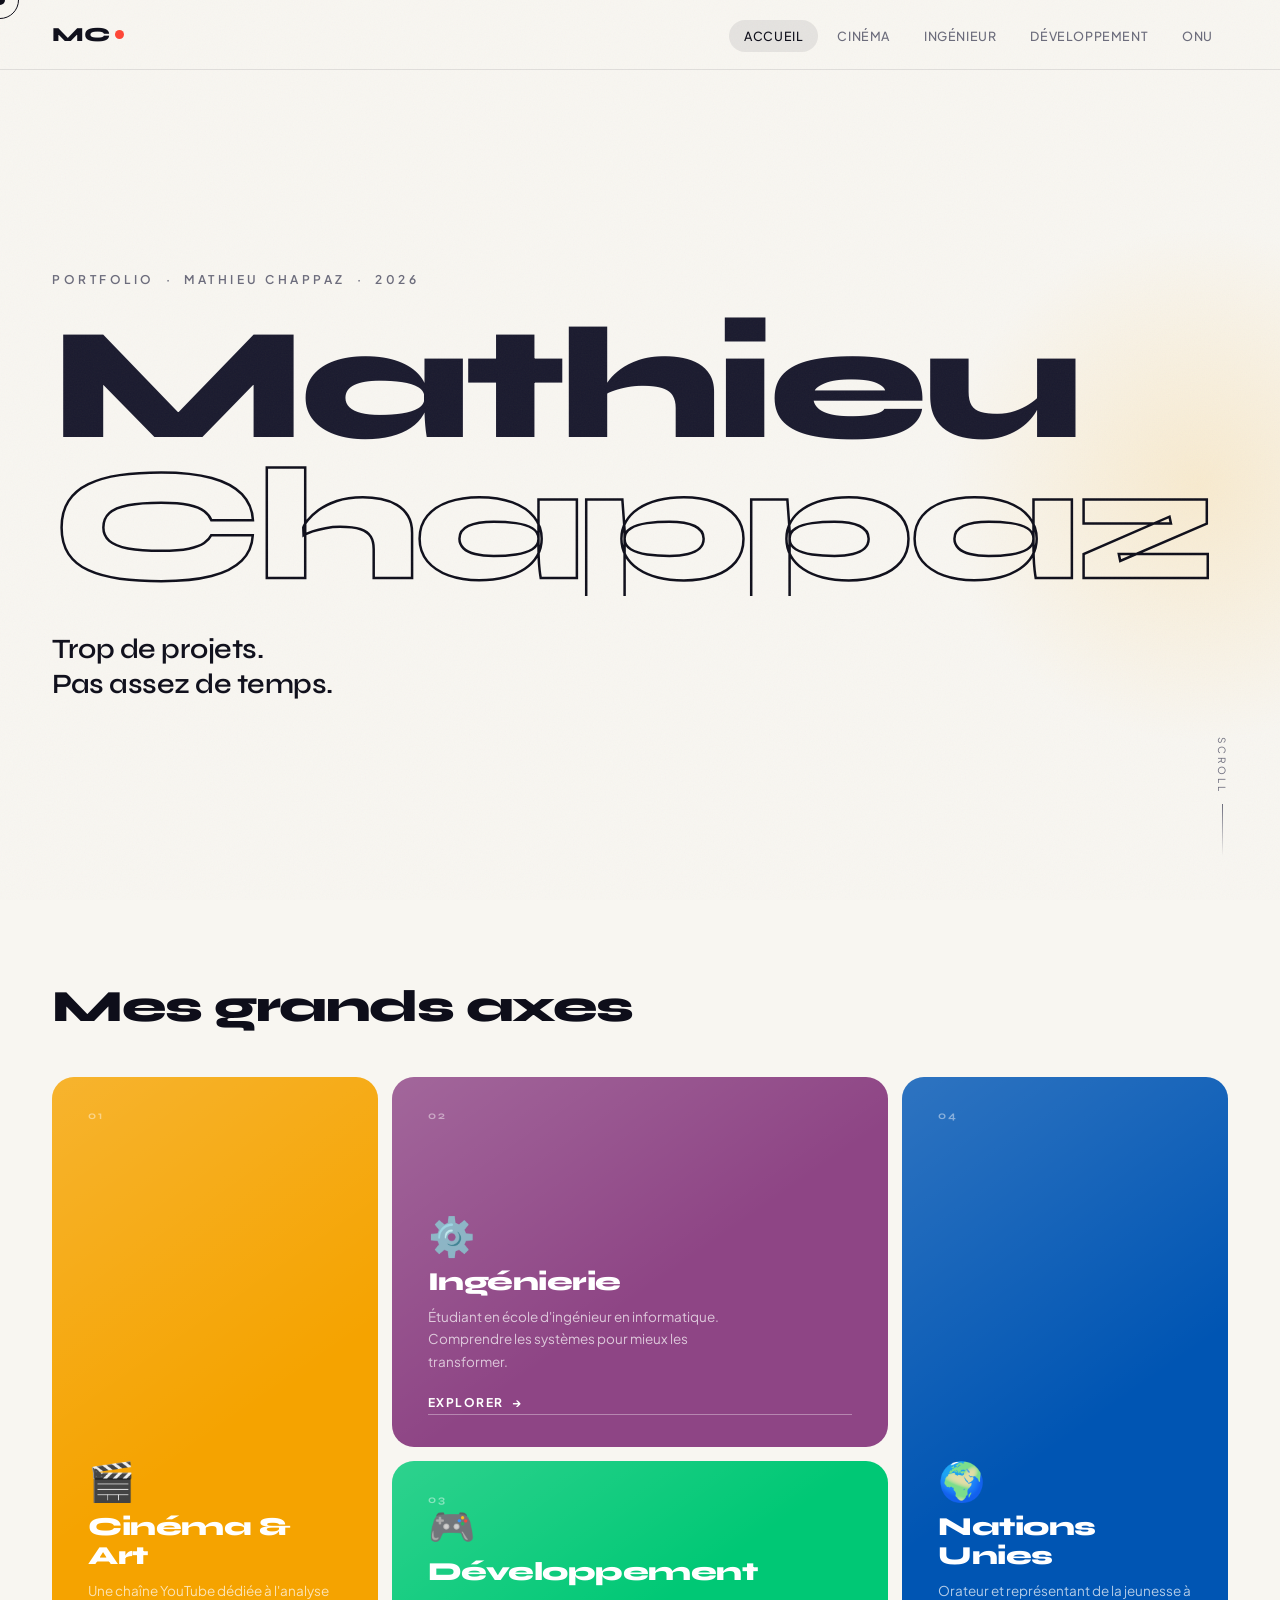
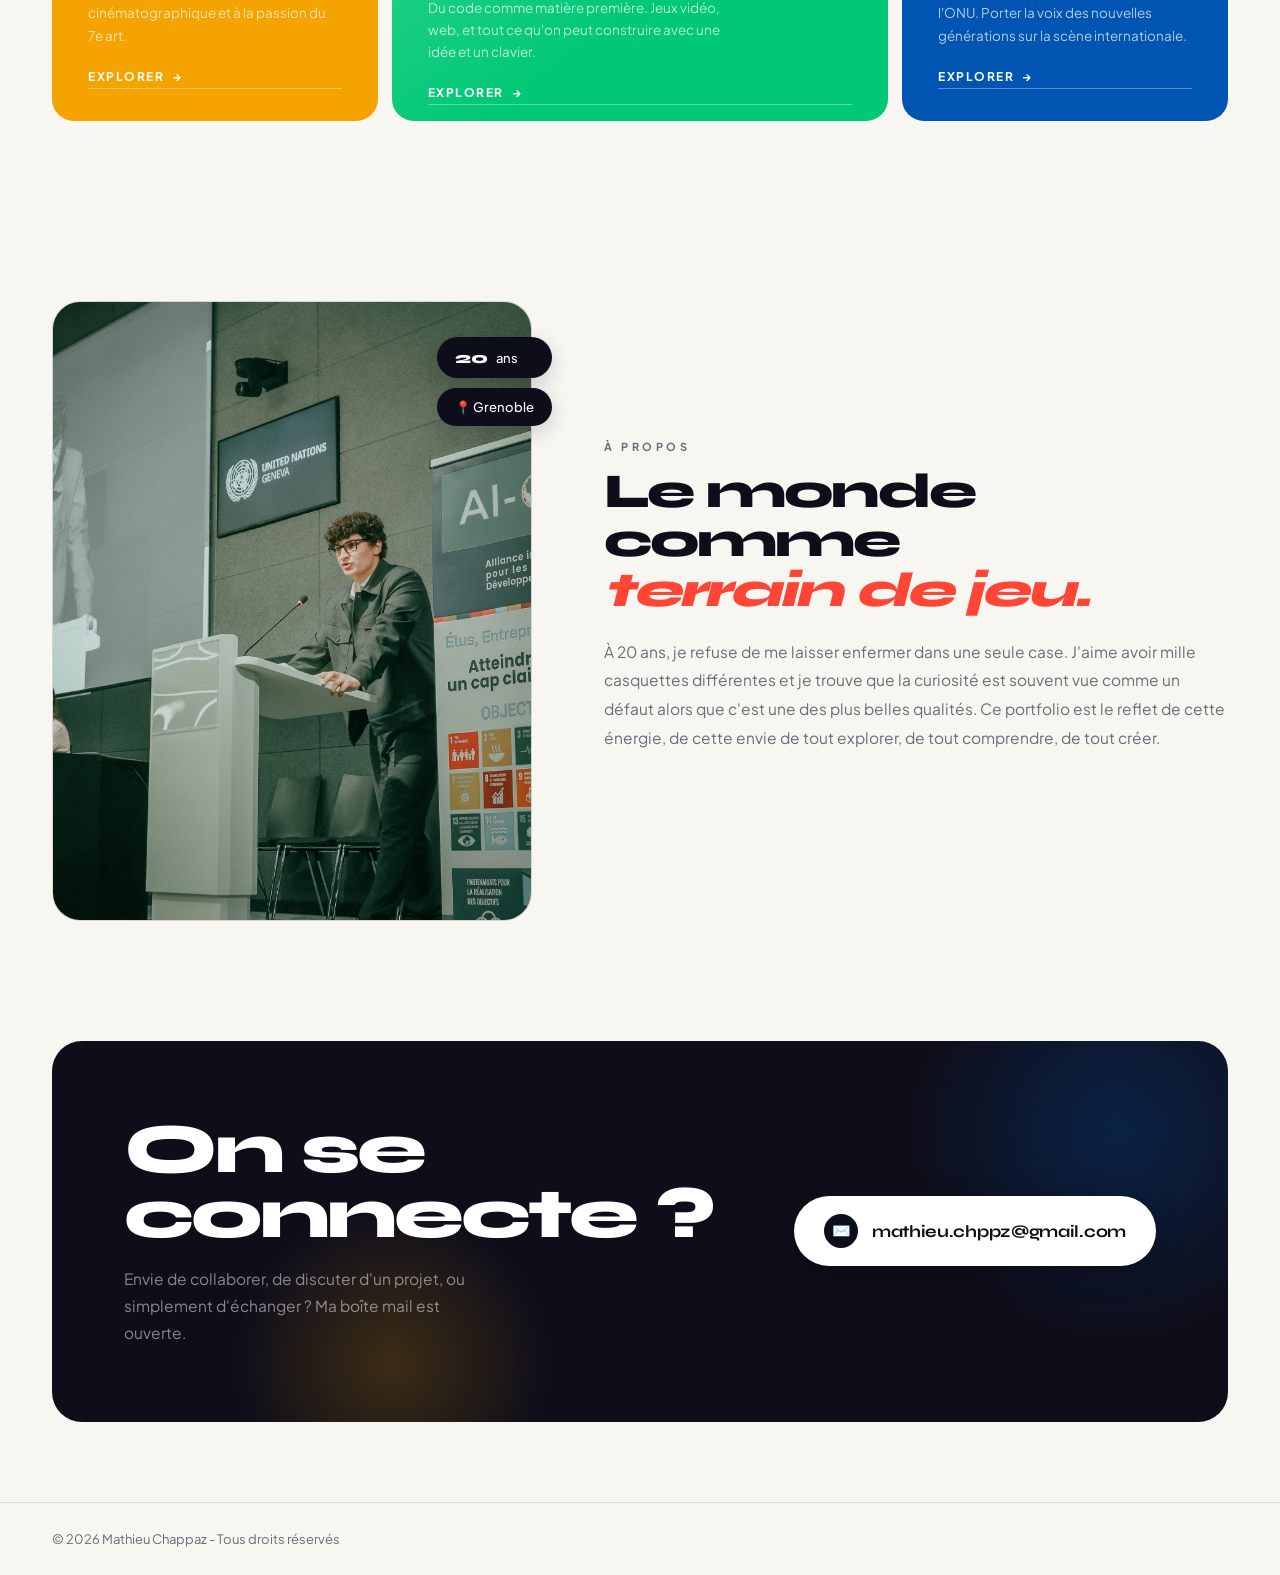
==== commit b25f7c5b: "Initial Refonte" ====
--- a/index.html
+++ b/index.html
@@ -7,519 +7,8 @@
   <link rel="preconnect" href="https://fonts.googleapis.com">
   <link rel="preconnect" href="https://fonts.gstatic.com" crossorigin>
   <link href="https://fonts.googleapis.com/css2?family=Syne:wght@400;500;600;700;800&family=Plus+Jakarta+Sans:ital,wght@0,300;0,400;0,500;0,600;1,300;1,400&display=swap" rel="stylesheet">
-  <style>
-    :root {
-      --bg:        #F8F6F1;
-      --dark:      #0E0E1A;
-      --text:      #1A1A2E;
-      --muted:     #6B6B7B;
-      --border:    rgba(14,14,26,0.1);
-      --onu:       #0055B3;
-      --ing:       #FF4535;
-      --cinema:    #F5A300;
-      --dev:       #00C875;
-      --nav-h:     70px;
-      --ff-d:      'Syne', sans-serif;
-      --ff-b:      'Plus Jakarta Sans', sans-serif;
-      --current:   #FF4535;
-      --cursor-col:#0E0E1A;
-    }
-    *, *::before, *::after { margin:0; padding:0; box-sizing:border-box; }
-    html { scroll-behavior:smooth; }
-    body { background:var(--bg); color:var(--text); font-family:var(--ff-b); cursor:none; overflow-x:hidden; -webkit-font-smoothing:antialiased; }
-    body::after { content:''; position:fixed; inset:0; background-image:url("data:image/svg+xml,%3Csvg xmlns='http://www.w3.org/2000/svg' width='300' height='300'%3E%3Cfilter id='n'%3E%3CfeTurbulence type='fractalNoise' baseFrequency='0.75' numOctaves='4'/%3E%3C/filter%3E%3Crect width='300' height='300' filter='url(%23n)' opacity='0.04'/%3E%3C/svg%3E"); pointer-events:none; z-index:9000; }
+  <link rel="stylesheet" href="style-base.css">
 
-    /* CURSOR — uses --cursor-col so it can be changed per page */
-    .c-dot  { position:fixed; width:10px; height:10px; background:var(--cursor-col); border-radius:50%; pointer-events:none; z-index:9999; transform:translate(-50%,-50%); transition:transform .2s, background .3s; mix-blend-mode:multiply; }
-    .c-ring { position:fixed; width:38px; height:38px; border:1.5px solid var(--cursor-col); border-radius:50%; pointer-events:none; z-index:9998; transform:translate(-50%,-50%); mix-blend-mode:multiply; transition:border-color .3s; }
-
-    /* NAV */
-    nav { position:fixed; top:0; left:0; right:0; height:var(--nav-h); display:flex; align-items:center; justify-content:space-between; padding:0 52px; background:rgba(248,246,241,.88); backdrop-filter:blur(14px); border-bottom:1px solid var(--border); z-index:1000; }
-    .nav-logo { font-family:var(--ff-d); font-size:20px; font-weight:800; letter-spacing:-.5px; color:var(--dark); display:flex; align-items:center; gap:6px; text-decoration:none; cursor:pointer; }
-    .nav-logo-dot { width:9px; height:9px; border-radius:50%; background:var(--current); transition:background .4s; }
-    .nav-links { display:flex; gap:4px; list-style:none; }
-    .nav-links a { font-size:12.5px; font-weight:500; letter-spacing:.6px; text-transform:uppercase; color:var(--muted); padding:8px 15px; border-radius:100px; cursor:pointer; transition:all .25s; text-decoration:none; }
-    .nav-links a:hover { color:var(--dark); background:rgba(14,14,26,.07); }
-    .nav-links a.active { color:var(--dark); background:rgba(14,14,26,.08); }
-    .nav-hamburger { display:none; flex-direction:column; gap:5px; cursor:pointer; padding:8px; }
-    .nav-hamburger span { display:block; width:22px; height:2px; background:var(--dark); border-radius:2px; transition:.3s; }
-    .mobile-drawer { display:none; position:fixed; top:var(--nav-h); left:0; right:0; background:var(--bg); border-bottom:1px solid var(--border); z-index:999; flex-direction:column; padding:16px; }
-    .mobile-drawer.open { display:flex; }
-    .mobile-drawer a { font-size:15px; font-weight:600; color:var(--text); padding:14px 16px; border-radius:12px; text-decoration:none; transition:background .2s; cursor:pointer; }
-    .mobile-drawer a:hover { background:rgba(14,14,26,.06); }
-
-    /* Remove blur on ONU texts pages (PC + mobile) */
-    body[data-page^="texte-"] nav { backdrop-filter:none; background:rgba(248,246,241,.96); }
-
-    /* PAGE SYSTEM */
-    .page { display:none; min-height:100vh; padding-top:var(--nav-h); }
-    .page.active { display:block; animation:pageIn .5s cubic-bezier(.16,1,.3,1); }
-    @keyframes pageIn { from{opacity:0;transform:translateY(16px)} to{opacity:1;transform:translateY(0)} }
-
-    /* HERO */
-    .hero { min-height:calc(100vh - var(--nav-h)); padding:52px 52px 48px; display:flex; flex-direction:column; justify-content:center; position:relative; overflow:hidden; }
-    .hero-kicker { font-size:12px; font-weight:600; letter-spacing:3.5px; text-transform:uppercase; color:var(--muted); margin-bottom:28px; opacity:0; animation:revealUp .6s ease forwards .2s; }
-    .hero-name { font-family:var(--ff-d); font-weight:800; letter-spacing:-5px; line-height:.88; }
-    .hero-name .ln { display:block; overflow:hidden; }
-    .hero-name .ln span { display:block; font-size:clamp(72px,12.5vw,196px); opacity:0; transform:translateY(90px); }
-    .hero-name .ln:nth-child(1) span { animation:slideUp .85s cubic-bezier(.16,1,.3,1) forwards .3s; }
-    .hero-name .ln:nth-child(2) span { animation:slideUp .85s cubic-bezier(.16,1,.3,1) forwards .48s; color:transparent; -webkit-text-stroke:2.5px var(--dark); }
-    .hero-bottom { margin-top:36px; display:flex; align-items:flex-end; justify-content:space-between; gap:24px; opacity:0; animation:revealUp .7s ease forwards .85s; }
-    .hero-tagline { font-family:var(--ff-d); font-size:clamp(18px,2.2vw,28px); font-weight:600; color:var(--dark); letter-spacing:-.5px; max-width:440px; line-height:1.25; }
-    .hero-scroll { position:absolute; right:52px; bottom:44px; display:flex; flex-direction:column; align-items:center; gap:10px; opacity:0; animation:revealUp .6s ease forwards 1.2s; }
-    .hero-scroll span { font-size:10px; letter-spacing:3px; text-transform:uppercase; color:var(--muted); writing-mode:vertical-rl; }
-    .hero-scroll-line { width:1px; height:52px; background:linear-gradient(to bottom, var(--muted), transparent); }
-    .hero-blob { position:absolute; right:-180px; top:50%; width:520px; height:520px; border-radius:50%; background:radial-gradient(circle, rgba(245,163,0,.14) 0%, transparent 70%); transform:translateY(-50%); pointer-events:none; }
-
-    /* DOMAINS */
-    .section-domains { padding:80px 52px; }
-    .section-head { display:flex; align-items:baseline; gap:18px; margin-bottom:44px; }
-    .s-num { font-family:var(--ff-d); font-size:12px; font-weight:700; letter-spacing:2.5px; text-transform:uppercase; color:var(--muted); }
-    .s-title { font-family:var(--ff-d); font-size:clamp(28px,3.5vw,48px); font-weight:800; letter-spacing:-1.5px; color:var(--dark); }
-    .domains-grid { display:grid; grid-template-columns:1.35fr 1fr 1fr 1.35fr; grid-template-rows:370px 260px; gap:14px; }
-    .dcard { border-radius:22px; padding:32px 36px; overflow:hidden; position:relative; cursor:pointer; display:flex; flex-direction:column; transition:transform .45s cubic-bezier(.16,1,.3,1), box-shadow .45s; }
-    .dcard:hover { transform:scale(.975) translateY(-6px); box-shadow:0 28px 60px rgba(0,0,0,.12); }
-    .dcard::before { content:''; position:absolute; inset:0; background:linear-gradient(145deg, rgba(255,255,255,.18) 0%, transparent 55%); pointer-events:none; }
-    .dcard.ing { background:var(--ing); grid-column:1; grid-row:1/3; }
-    .dcard.cin { background:var(--cinema); grid-column:2/4; grid-row:1; }
-    .dcard.dev { background:var(--dev); grid-column:2/4; grid-row:2; }
-    .dcard.onu { background:var(--onu); grid-column:4; grid-row:1/3; }
-    .dcard-idx { font-family:var(--ff-d); font-size:11px; font-weight:700; letter-spacing:2px; color:rgba(255,255,255,.45); margin-bottom:auto; }
-    .dcard-body { display:flex; flex-direction:column; }
-    .dcard-ico { font-size:38px; line-height:1; margin-bottom:14px; }
-    .dcard-title { font-family:var(--ff-d); font-size:26px; font-weight:800; color:#fff; letter-spacing:-.5px; line-height:1.1; margin-bottom:10px; }
-    .dcard-desc { font-size:13.5px; line-height:1.65; color:rgba(255,255,255,.7); max-width:300px; margin-bottom:22px; }
-    .dcard-cta { display:inline-flex; align-items:center; gap:8px; font-size:12px; font-weight:700; letter-spacing:1.5px; text-transform:uppercase; color:#fff; border-bottom:1.5px solid rgba(255,255,255,.35); padding-bottom:4px; transition:gap .25s; }
-    .dcard:hover .dcard-cta { gap:16px; }
-
-    /* ABOUT — photo agrandie */
-    .section-about { padding:100px 52px; display:grid; grid-template-columns:auto 1.1fr; gap:72px; align-items:center; }
-    .about-photo-wrap { position:relative; flex-shrink:0; }
-    .about-photo {
-      width:480px; height:620px;
-      border-radius:28px;
-      background:linear-gradient(160deg, rgba(255,69,53,.07) 0%, rgba(0,85,179,.07) 50%, rgba(245,163,0,.07) 100%);
-      border:1.5px solid var(--border);
-      display:flex; flex-direction:column; align-items:center; justify-content:center;
-      font-size:72px; gap:12px; overflow:hidden; position:relative;
-    }
-    .about-photo img { width:100%; height:100%; object-fit:cover; display:block; }
-    .about-photo-hint { font-size:12px; color:var(--muted); font-style:italic; }
-    .about-pills { position:absolute; right:-20px; top:36px; display:flex; flex-direction:column; gap:10px; }
-    .pill { background:var(--dark); color:#fff; padding:11px 18px; border-radius:100px; font-size:13px; font-weight:500; white-space:nowrap; display:flex; align-items:center; gap:8px; box-shadow:0 6px 20px rgba(14,14,26,.18); }
-    .pill strong { font-family:var(--ff-d); font-size:16px; font-weight:800; }
-    .about-label { font-size:11px; font-weight:700; letter-spacing:3.5px; text-transform:uppercase; color:var(--muted); margin-bottom:14px; }
-    .about-heading { font-family:var(--ff-d); font-size:clamp(34px,3.8vw,52px); font-weight:800; letter-spacing:-2px; line-height:1.02; color:var(--dark); margin-bottom:22px; }
-    .about-heading em { font-style:italic; color:var(--ing); }
-    .about-body { font-size:15.5px; line-height:1.85; color:var(--muted); margin-bottom:30px; }
-    .tags-row { display:flex; flex-wrap:wrap; gap:9px; }
-    .tag { padding:7px 15px; border-radius:100px; border:1.5px solid var(--border); font-size:13px; font-weight:500; color:var(--text); cursor:default; transition:all .25s; }
-    .tag:hover { border-color:var(--dark); background:var(--dark); color:#fff; }
-
-    /* CONTACT */
-    .section-contact { margin:20px 52px 80px; background:var(--dark); border-radius:30px; padding:76px 72px; display:flex; align-items:center; justify-content:space-between; gap:48px; position:relative; overflow:hidden; }
-    .contact-glow1 { position:absolute; right:-100px; top:-120px; width:420px; height:420px; border-radius:50%; background:radial-gradient(circle, var(--onu), transparent 70%); opacity:.28; pointer-events:none; }
-    .contact-glow2 { position:absolute; left:180px; bottom:-100px; width:320px; height:320px; border-radius:50%; background:radial-gradient(circle, var(--cinema), transparent 70%); opacity:.2; pointer-events:none; }
-    .contact-copy { position:relative; z-index:1; }
-    .contact-copy h2 { font-family:var(--ff-d); font-size:clamp(40px,5.5vw,76px); font-weight:800; letter-spacing:-3px; color:#fff; line-height:.92; margin-bottom:18px; }
-    .contact-copy p { font-size:15.5px; color:rgba(255,255,255,.5); max-width:360px; line-height:1.75; }
-    .contact-btn-wrap { flex-shrink:0; z-index:1; }
-    .contact-btn { display:inline-flex; align-items:center; gap:14px; background:#fff; color:var(--dark); padding:18px 30px; border-radius:100px; font-family:var(--ff-d); font-size:17px; font-weight:700; letter-spacing:-.3px; text-decoration:none; transition:all .3s; box-shadow:0 8px 32px rgba(0,0,0,.2); }
-    .contact-btn:hover { background:var(--dev); transform:scale(1.04); }
-    .contact-btn-icon { width:34px; height:34px; background:var(--dark); border-radius:50%; display:flex; align-items:center; justify-content:center; font-size:15px; flex-shrink:0; }
-
-    /* FOOTER */
-    footer { padding:28px 52px; border-top:1px solid var(--border); display:flex; align-items:center; justify-content:space-between; }
-    footer p { font-size:13px; color:var(--muted); }
-
-    /* INNER PAGES */
-    [data-accent="onu"]     { --pa: var(--onu); }
-    [data-accent="ing"]     { --pa: var(--ing); }
-    [data-accent="cinema"]  { --pa: var(--cinema); }
-    [data-accent="dev"]     { --pa: var(--dev); }
-    [data-accent="hopaway"] { --pa: #00C875; }
-    [data-accent="opinion"] { --pa: var(--dev); }
-    [data-accent="texte"]   { --pa: var(--onu); }
-    .inner-hero { padding:56px 52px 72px; position:relative; overflow:hidden; border-bottom:1px solid var(--border); }
-    .breadcrumb { font-size:13px; color:var(--muted); display:flex; align-items:center; gap:8px; margin-bottom:28px; }
-    .breadcrumb span { cursor:pointer; transition:color .2s; }
-    .breadcrumb span:hover { color:var(--dark); }
-    .breadcrumb .sep { opacity:.4; }
-    .page-big-title { font-family:var(--ff-d); font-weight:800; font-size:clamp(56px,9.5vw,136px); letter-spacing:-4px; line-height:.88; color:var(--dark); }
-    .page-big-title .a { color:var(--pa); }
-    .accent-bar { width:56px; height:5px; border-radius:100px; background:var(--pa); margin:26px 0; }
-    .page-sub { font-size:17px; color:var(--muted); max-width:580px; line-height:1.75; }
-    .texte-sub {
-      font-size:15px;
-      color:var(--muted);
-      max-width:760px;
-      line-height:1.8;
-      letter-spacing:.1px;
-    }
-    .texte-sub-video-wrap {
-      margin-top:18px;
-      max-width:560px;
-      border-radius:16px;
-      overflow:hidden;
-      border:1px solid var(--border);
-      background:#111;
-      box-shadow:0 18px 45px rgba(14,14,26,.18);
-      transition:transform .35s cubic-bezier(.16,1,.3,1), box-shadow .35s;
-    }
-    .texte-sub-video-wrap:hover {
-      transform:translateY(-4px);
-      box-shadow:0 26px 58px rgba(14,14,26,.26);
-    }
-    .texte-sub-video {
-      display:block;
-      width:100%;
-      height:auto;
-      aspect-ratio:16/9;
-      background:#000;
-      cursor:pointer;
-    }
-    .inner-hero-deco { position:absolute; right:-80px; top:-80px; width:360px; height:360px; border-radius:50%; background:radial-gradient(circle, var(--pa), transparent 70%); opacity:.12; pointer-events:none; }
-    .inner-content { padding:76px 52px; }
-
-    /* CARDS */
-    .cards2 { display:grid; grid-template-columns:1fr 1fr; gap:20px; margin-bottom:40px; }
-    .cblock { background:#fff; border:1px solid var(--border); border-radius:22px; padding:36px; }
-    .cblock.accent { background:var(--pa); border-color:var(--pa); }
-    .cblock h3 { font-family:var(--ff-d); font-size:20px; font-weight:700; color:var(--dark); letter-spacing:-.3px; margin-bottom:14px; }
-    .cblock.accent h3 { color:#fff; }
-    .cblock p { font-size:15px; line-height:1.8; color:var(--muted); }
-    .cblock.accent p { color:rgba(255,255,255,.72); }
-    .cblock.span2 { grid-column:1/3; }
-
-    /* TIMELINE */
-    .timeline { padding-left:28px; position:relative; }
-    .timeline::before { content:''; position:absolute; left:0; top:10px; bottom:0; width:2px; background:var(--border); }
-    .tl-item { position:relative; margin-bottom:32px; }
-    .tl-item::before { content:''; position:absolute; left:-32px; top:10px; width:10px; height:10px; border-radius:50%; background:var(--pa); border:2px solid var(--bg); }
-    .tl-date { font-size:11px; font-weight:700; letter-spacing:2.5px; text-transform:uppercase; color:var(--pa); margin-bottom:5px; }
-    .tl-title { font-family:var(--ff-d); font-size:18px; font-weight:700; color:var(--dark); letter-spacing:-.3px; margin-bottom:7px; }
-    .tl-desc { font-size:14px; line-height:1.72; color:var(--muted); }
-
-    /* SKILLS */
-    .skills-row { display:grid; grid-template-columns:repeat(3,1fr); gap:16px; }
-    .skill-tile { text-align:center; padding:28px 20px; background:var(--bg); border-radius:18px; border:1px solid var(--border); transition:transform .3s, box-shadow .3s; }
-    .skill-tile:hover { transform:translateY(-6px); box-shadow:0 16px 40px rgba(0,0,0,.07); }
-    .skill-tile .ico { font-size:34px; margin-bottom:12px; }
-    .skill-tile p { font-family:var(--ff-d); font-size:14px; font-weight:700; color:var(--dark); }
-
-    /* PROJECT CARDS */
-    .projects-grid { display:grid; grid-template-columns:repeat(3,1fr); gap:20px; margin-bottom:48px; }
-    .proj-card { border-radius:24px; overflow:hidden; background:#fff; border:1px solid var(--border); display:flex; flex-direction:column; cursor:pointer; transition:transform .4s cubic-bezier(.16,1,.3,1), box-shadow .4s; }
-    .proj-card:hover { transform:translateY(-10px); box-shadow:0 32px 64px rgba(0,0,0,.1); }
-    .proj-card:hover .proj-img { transform:scale(1.06); }
-    .proj-card:hover .proj-arrow { transform:translateX(5px); }
-    .proj-visual { width:100%; height:220px; overflow:hidden; position:relative; flex-shrink:0; }
-    .proj-img { width:100%; height:100%; object-fit:cover; display:block; transition:transform .5s cubic-bezier(.16,1,.3,1); }
-    .proj-visual.c-green { background:linear-gradient(135deg,#00C87522,#005C3522); }
-    .proj-visual-ico { position:absolute; inset:0; display:flex; align-items:center; justify-content:center; font-size:56px; }
-    .proj-badge { position:absolute; top:14px; left:14px; background:var(--dark); color:#fff; font-size:10px; font-weight:700; letter-spacing:1.5px; text-transform:uppercase; padding:5px 12px; border-radius:100px; }
-    .proj-badge.award { background:var(--cinema); color:var(--dark); }
-    .proj-body { padding:24px 26px 26px; display:flex; flex-direction:column; flex:1; gap:10px; }
-    .proj-num { font-size:10px; font-weight:700; letter-spacing:2.5px; text-transform:uppercase; color:var(--dev); }
-    .proj-body h3 { font-family:var(--ff-d); font-size:19px; font-weight:800; color:var(--dark); letter-spacing:-.4px; line-height:1.15; }
-    .proj-body p { font-size:13.5px; color:var(--muted); line-height:1.7; flex:1; }
-    .proj-footer { display:flex; align-items:center; justify-content:space-between; margin-top:6px; padding-top:16px; border-top:1px solid var(--border); }
-    .proj-tag { display:inline-flex; align-items:center; gap:6px; padding:6px 13px; border-radius:100px; background:rgba(0,200,117,.12); color:#009B5C; font-size:11px; font-weight:700; letter-spacing:.8px; text-transform:uppercase; text-decoration:none; }
-    .proj-arrow { font-size:18px; color:var(--muted); transition:transform .3s, color .3s; font-family:var(--ff-d); font-weight:700; }
-    .proj-card:hover .proj-arrow { color:var(--dark); }
-
-    /* ONU GALLERY */
-    .onu-gallery { display:grid; grid-template-columns:1.6fr 1fr 1fr; grid-template-rows:260px 200px; gap:14px; margin-top:32px; }
-    .onu-photo { border-radius:20px; overflow:hidden; position:relative; display:flex; align-items:flex-end; transition:transform .4s cubic-bezier(.16,1,.3,1), box-shadow .4s; }
-    .onu-photo:hover { transform:scale(.975) translateY(-5px); box-shadow:0 24px 52px rgba(0,0,0,.13); }
-    .onu-photo.span-col { grid-column:1; grid-row:1/3; }
-    .onu-photo.top-r1 { grid-column:2; grid-row:1; }
-    .onu-photo.top-r2 { grid-column:3; grid-row:1; }
-    .onu-photo.bot-r1 { grid-column:2; grid-row:2; }
-    .onu-photo.bot-r2 { grid-column:3; grid-row:2; }
-    .onu-photo-overlay { position:absolute; inset:0; background:linear-gradient(to bottom, transparent 40%, rgba(0,0,0,.45) 100%); z-index:1; }
-
-    /* ONU — PRIX ET DISTINCTIONS */
-    .onu-award-wrap { margin-top:28px; margin-bottom:68px; max-width:980px; margin-left:auto; margin-right:auto; }
-    .onu-award-card { cursor:pointer; background:#fff; border:1px solid var(--border); border-radius:24px; padding:18px; transition:transform .35s cubic-bezier(.16,1,.3,1), box-shadow .35s; box-shadow:0 10px 34px rgba(14,14,26,.08); }
-    .onu-award-card:hover { transform:translateY(-6px); box-shadow:0 24px 56px rgba(14,14,26,.14); }
-    .onu-award-image-wrap { position:relative; border-radius:18px; overflow:hidden; aspect-ratio:16/9; background:linear-gradient(130deg,#f4f7ff,#dfe8ff); }
-    .onu-award-image { width:100%; height:100%; object-fit:cover; display:block; }
-    .onu-award-image-overlay { position:absolute; inset:0; background:linear-gradient(to top, rgba(14,14,26,.42) 0%, rgba(14,14,26,.08) 55%, rgba(14,14,26,0) 100%); }
-    .onu-award-zoom-hint { position:absolute; right:16px; bottom:16px; background:rgba(255,255,255,.92); color:var(--dark); font-size:10px; font-weight:700; letter-spacing:1.8px; text-transform:uppercase; padding:8px 12px; border-radius:100px; }
-    .onu-award-caption { margin-top:16px; display:flex; flex-direction:column; gap:7px; }
-    .onu-award-caption strong { font-family:var(--ff-d); font-size:18px; font-weight:800; color:var(--dark); letter-spacing:-.4px; }
-    .onu-award-caption span { font-size:12px; letter-spacing:1.3px; text-transform:uppercase; color:var(--onu); font-weight:700; }
-
-    .award-lightbox { position:fixed; inset:0; z-index:10020; display:grid; grid-template-columns:minmax(0,1fr) minmax(320px,440px); opacity:0; pointer-events:none; transition:opacity .26s ease; }
-    .award-lightbox.open { opacity:1; pointer-events:auto; }
-    .award-lightbox-backdrop { position:absolute; inset:0; background:rgba(9,12,22,.78); backdrop-filter:blur(3px); }
-    .award-lightbox-media { position:relative; z-index:1; display:flex; align-items:center; justify-content:center; padding:34px; }
-    .award-lightbox-media img { width:min(92vw,1200px); max-height:88vh; object-fit:contain; border-radius:20px; box-shadow:0 35px 80px rgba(0,0,0,.5); border:1px solid rgba(255,255,255,.16); }
-    .award-lightbox-panel { position:relative; z-index:1; height:100%; background:linear-gradient(180deg,#ffffff 0%,#f8fafe 100%); border-left:1px solid rgba(0,85,179,.13); padding:34px 30px; overflow-y:auto; box-shadow:-10px 0 46px rgba(14,14,26,.15); }
-    .award-lightbox-label { font-size:10px; font-weight:700; letter-spacing:2.2px; text-transform:uppercase; color:var(--onu); margin-bottom:14px; display:flex; align-items:center; gap:8px; }
-    .award-lightbox-label::before { content:''; width:4px; height:4px; border-radius:50%; background:var(--onu); display:block; }
-    .award-lightbox-title { font-family:var(--ff-d); font-size:28px; font-weight:800; letter-spacing:-.8px; color:var(--dark); line-height:1.08; margin-bottom:14px; }
-    .award-lightbox-meta { font-size:11px; font-weight:700; letter-spacing:2px; text-transform:uppercase; color:var(--muted); margin-bottom:20px; }
-    .award-lightbox-text { font-size:14px; line-height:1.8; color:var(--muted); }
-    .award-lightbox-close { position:absolute; top:16px; right:16px; width:38px; height:38px; border-radius:50%; border:1px solid var(--border); background:#fff; color:var(--dark); display:flex; align-items:center; justify-content:center; font-size:18px; cursor:pointer; transition:transform .2s ease, box-shadow .2s ease; }
-    .award-lightbox-close:hover { transform:scale(1.06); box-shadow:0 6px 20px rgba(14,14,26,.15); }
-
-    /* CINEMA */
-    .films-list { display:flex; flex-direction:column; gap:14px; }
-    .film-row { background:var(--dark); border-radius:18px; padding:24px 28px; display:flex; align-items:center; gap:20px; transition:transform .3s; }
-    .film-row:hover { transform:translateX(8px); }
-    .film-thumb { width:52px; height:70px; border-radius:10px; flex-shrink:0; display:flex; align-items:center; justify-content:center; font-size:22px; }
-    .film-thumb.c1 { background:linear-gradient(135deg,#F5A300,#FF4535); }
-    .film-thumb.c2 { background:linear-gradient(135deg,#0055B3,#00C875); }
-    .film-thumb.c3 { background:linear-gradient(135deg,#FF4535,#F5A300); }
-    .film-info h4 { font-family:var(--ff-d); font-size:16px; font-weight:700; color:#fff; margin-bottom:5px; }
-    .film-info p { font-size:13px; color:rgba(255,255,255,.5); line-height:1.6; }
-
-    /* CHANNEL BUTTONS */
-    .yt-channel-wrap { margin-top:44px; margin-bottom:20px; }
-    .yt-channel-btn { display:inline-flex; align-items:center; gap:18px; background:var(--dark); border-radius:22px; padding:22px 32px; text-decoration:none; transition:transform .35s cubic-bezier(.16,1,.3,1), box-shadow .35s; position:relative; overflow:hidden; width:100%; }
-    .yt-channel-btn::before { content:''; position:absolute; inset:0; background:linear-gradient(100deg, rgba(245,163,0,.12) 0%, transparent 60%); pointer-events:none; }
-    .yt-channel-btn:hover { transform:translateY(-5px) scale(1.01); box-shadow:0 24px 52px rgba(14,14,26,.22); }
-    .yt-channel-btn:hover .yt-arrow { transform:translateX(6px); }
-    .yt-icon-wrap { width:56px; height:56px; border-radius:16px; flex-shrink:0; background:#FF0000; display:flex; align-items:center; justify-content:center; }
-    .yt-icon-wrap svg { width:26px; height:26px; fill:#fff; }
-    .yt-icon-wrap img { width:26px; height:26px; object-fit:contain; }
-    .yt-channel-info { flex:1; }
-    .yt-channel-info p { font-size:11px; font-weight:600; letter-spacing:2.5px; text-transform:uppercase; color:rgba(255,255,255,.35); margin-bottom:5px; }
-    .yt-channel-info h3 { font-family:var(--ff-d); font-size:20px; font-weight:800; color:#fff; letter-spacing:-.3px; }
-    .yt-channel-sub { font-size:13px; color:rgba(255,255,255,.45); margin-top:3px; }
-    .yt-arrow { font-size:20px; color:var(--cinema); transition:transform .3s; flex-shrink:0; font-family:var(--ff-d); font-weight:700; }
-
-    /* FEATURED VIDEO */
-    .featured-video-wrap { display:grid; grid-template-columns:1.3fr 1fr; gap:28px; align-items:center; }
-    .video-thumbnail { position:relative; border-radius:20px; overflow:hidden; aspect-ratio:16/9; cursor:pointer; display:block; text-decoration:none; background:var(--dark); box-shadow:0 16px 48px rgba(14,14,26,.18); transition:transform .4s cubic-bezier(.16,1,.3,1), box-shadow .4s; }
-    .video-thumbnail:hover { transform:scale(1.025) translateY(-4px); box-shadow:0 28px 64px rgba(14,14,26,.28); }
-    .video-thumbnail:hover .play-btn { transform:translate(-50%,-50%) scale(1.12); }
-    .video-thumbnail:hover .thumb-overlay { opacity:.5; }
-    .thumb-bg { position:absolute; inset:0; background:linear-gradient(135deg,#1a0a00,#3d1f00,#7a3d00,#F5A300); }
-    .thumb-overlay { position:absolute; inset:0; background:linear-gradient(to bottom, rgba(0,0,0,.1) 0%, rgba(0,0,0,.55) 100%); transition:opacity .3s; }
-    .play-btn { position:absolute; top:50%; left:50%; transform:translate(-50%,-50%); width:62px; height:62px; border-radius:50%; background:rgba(255,255,255,.95); backdrop-filter:blur(6px); display:flex; align-items:center; justify-content:center; transition:transform .35s cubic-bezier(.16,1,.3,1); box-shadow:0 8px 28px rgba(0,0,0,.3); }
-    .play-btn svg { width:22px; height:22px; fill:var(--dark); margin-left:3px; }
-    .video-duration { position:absolute; bottom:14px; right:14px; background:rgba(0,0,0,.75); color:#fff; font-size:11px; font-weight:600; padding:4px 9px; border-radius:7px; letter-spacing:.5px; }
-    .video-info { display:flex; flex-direction:column; gap:16px; }
-    .video-tag { display:inline-flex; align-items:center; gap:8px; font-size:11px; font-weight:700; letter-spacing:2.5px; text-transform:uppercase; color:var(--cinema); }
-    .video-tag-dot { width:6px; height:6px; border-radius:50%; background:var(--cinema); flex-shrink:0; }
-    .video-title { font-family:var(--ff-d); font-size:clamp(22px,2.8vw,34px); font-weight:800; letter-spacing:-1px; color:var(--dark); line-height:1.1; }
-    .video-desc { font-size:15px; line-height:1.8; color:var(--muted); }
-    .video-watch-btn { display:inline-flex; align-items:center; gap:10px; background:var(--cinema); color:var(--dark); padding:14px 26px; border-radius:100px; font-family:var(--ff-d); font-size:14px; font-weight:700; text-decoration:none; width:fit-content; transition:transform .3s, box-shadow .3s; box-shadow:0 6px 22px rgba(245,163,0,.3); }
-    .video-watch-btn:hover { transform:translateY(-3px); box-shadow:0 12px 32px rgba(245,163,0,.4); }
-    .video-watch-btn svg { width:16px; height:16px; fill:var(--dark); }
-
-    /* PROJECT PAGE */
-    .proj-hero-meta { display:flex; align-items:center; gap:14px; margin-bottom:20px; }
-    .proj-meta-tag { padding:6px 14px; border-radius:100px; font-size:11px; font-weight:700; letter-spacing:1.5px; text-transform:uppercase; }
-    .proj-meta-tag.type  { background:rgba(0,200,117,.15); color:#009B5C; }
-    .proj-meta-tag.award { background:rgba(245,163,0,.15); color:#B57800; }
-    .proj-meta-tag.year  { background:var(--border); color:var(--muted); }
-    .proj-main-visual { width:100%; height:420px; border-radius:28px; overflow:hidden; position:relative; margin-bottom:52px; background:linear-gradient(135deg,#001a00,#003d1a,#00C875); border:1px solid var(--border); }
-    .proj-main-visual img { width:100%; height:100%; object-fit:cover; display:block; }
-    .proj-screens { display:grid; grid-template-columns:1fr 1fr 1fr; gap:16px; margin:40px 0; }
-    .proj-screen { border-radius:18px; overflow:hidden; aspect-ratio:16/9; position:relative; background:linear-gradient(135deg,#001a00,#003d1a); border:1px solid var(--border); }
-    .proj-screen img { width:100%; height:100%; object-fit:cover; display:block; }
-    .award-banner { background:linear-gradient(100deg, #0E0E1A 0%, #1a2600 100%); border-radius:22px; padding:32px 40px; display:flex; align-items:center; gap:24px; margin:40px 0; position:relative; overflow:hidden; }
-    .award-banner::before { content:''; position:absolute; inset:0; background:linear-gradient(100deg, rgba(0,200,117,.08), transparent); pointer-events:none; }
-    .award-ico { font-size:48px; flex-shrink:0; }
-    .award-text h4 { font-family:var(--ff-d); font-size:18px; font-weight:800; color:#fff; letter-spacing:-.3px; margin-bottom:6px; }
-    .award-text p { font-size:14px; color:rgba(255,255,255,.5); line-height:1.6; }
-    .award-badge { margin-left:auto; flex-shrink:0; background:var(--dev); color:var(--dark); font-family:var(--ff-d); font-size:12px; font-weight:800; padding:10px 20px; border-radius:100px; letter-spacing:.5px; }
-    .back-btn { display:inline-flex; align-items:center; gap:10px; background:var(--dark); color:#fff; padding:13px 24px; border-radius:100px; font-family:var(--ff-d); font-size:13px; font-weight:700; text-decoration:none; cursor:pointer; margin-top:12px; transition:transform .3s, box-shadow .3s; box-shadow:0 4px 16px rgba(14,14,26,.15); }
-    .back-btn:hover { transform:translateX(-4px); box-shadow:0 8px 28px rgba(14,14,26,.2); }
-
-    /* MES TEXTES */
-    .textes-list { display:flex; flex-direction:column; gap:12px; margin-top:24px; margin-bottom:60px; }
-    .texte-item { background:#fff; border:1px solid var(--border); border-radius:18px; padding:22px 28px; display:flex; align-items:center; gap:20px; cursor:pointer; transition:transform .3s, box-shadow .3s; }
-    .texte-item:hover { transform:translateX(8px); box-shadow:0 8px 28px rgba(0,0,0,.06); }
-    .texte-item-num { font-family:var(--ff-d); font-size:28px; font-weight:800; color:rgba(0,85,179,.18); letter-spacing:-1px; flex-shrink:0; width:44px; }
-    .texte-item-info { flex:1; }
-    .texte-item-info h4 { font-family:var(--ff-d); font-size:16px; font-weight:700; color:var(--dark); letter-spacing:-.2px; margin-bottom:5px; }
-    .texte-item-info p { font-size:13px; color:var(--muted); line-height:1.55; }
-    .texte-item-date { font-size:11px; font-weight:700; letter-spacing:2px; text-transform:uppercase; color:var(--onu); flex-shrink:0; }
-    .texte-item-arrow { font-size:18px; color:var(--muted); font-family:var(--ff-d); font-weight:700; flex-shrink:0; transition:transform .3s, color .3s; }
-    .texte-item:hover .texte-item-arrow { transform:translateX(6px); color:var(--onu); }
-
-    /* ═══ GENIUS TEXT PAGE — panel agrandi + scroll ═══ */
-    .texte-page-layout {
-      display:grid;
-      grid-template-columns:1fr 500px;   /* panel élargi à 500px */
-      gap:52px; align-items:start;
-    }
-    .texte-panel-col {
-      position:sticky;
-      top:calc(var(--nav-h) + 28px);
-      /* hauteur max = viewport moins nav moins un peu de marge */
-      max-height:calc(100vh - var(--nav-h) - 56px);
-    }
-
-    /* Le panel lui-même est scrollable */
-    .texte-panel {
-      background:#fff; border-radius:22px; border:1px solid var(--border);
-      padding:28px;
-      max-height:calc(100vh - var(--nav-h) - 56px);
-      overflow-y:auto;
-      opacity:0; transform:translateY(6px);
-      transition:opacity .3s ease, transform .3s ease;
-      pointer-events:none;
-      /* scrollbar stylée */
-      scrollbar-width:thin;
-      scrollbar-color:rgba(0,85,179,.25) transparent;
-    }
-    .texte-panel::-webkit-scrollbar { width:5px; }
-    .texte-panel::-webkit-scrollbar-track { background:transparent; }
-    .texte-panel::-webkit-scrollbar-thumb { background:rgba(0,85,179,.25); border-radius:10px; }
-    .texte-panel::-webkit-scrollbar-thumb:hover { background:rgba(0,85,179,.5); }
-
-    .texte-panel.open { opacity:1; transform:translateY(0); pointer-events:all; }
-    .texte-panel-hint { display:flex; flex-direction:column; align-items:center; justify-content:center; gap:10px; padding:32px 0; text-align:center; color:var(--muted); }
-    .texte-panel-hint .hint-ico { font-size:30px; opacity:.35; }
-    .texte-panel-hint p { font-size:13px; line-height:1.6; max-width:240px; }
-    .texte-panel-inner { display:none; }
-    .texte-panel.open .texte-panel-hint { display:none; }
-    .texte-panel.open .texte-panel-inner { display:block; }
-
-    .texte-panel-label { font-size:10px; font-weight:700; letter-spacing:2.5px; text-transform:uppercase; color:var(--onu); margin-bottom:12px; display:flex; align-items:center; gap:8px; }
-    .texte-panel-label::before { content:''; display:block; width:4px; height:4px; border-radius:50%; background:var(--onu); }
-    .texte-panel-title { font-family:var(--ff-d); font-size:16px; font-weight:700; color:var(--dark); letter-spacing:-.3px; margin-bottom:12px; line-height:1.2; }
-
-    /* image dans le panel */
-    .texte-panel-img {
-      display:none; width:100%; border-radius:12px; margin-bottom:14px;
-      object-fit:cover; max-height:200px;
-    }
-
-    .texte-panel-text { font-size:14px; line-height:1.8; color:var(--muted); }
-    .texte-panel-close { margin-top:20px; padding-top:16px; border-top:1px solid var(--border); font-size:12px; color:var(--muted); cursor:pointer; transition:color .2s; display:inline-flex; align-items:center; gap:6px; font-weight:500; }
-    .texte-panel-close:hover { color:var(--dark); }
-
-    /* annotable lines */
-    .annotable { cursor:pointer; padding:10px 16px; margin:4px -16px; border-radius:12px; transition:background .2s; position:relative; border-left:3px solid transparent; }
-    .annotable:hover { background:rgba(0,85,179,.05); border-left-color:rgba(0,85,179,.3); }
-    .annotable.active { background:rgba(0,85,179,.08); border-left-color:var(--onu); }
-    .texte-body { font-size:16px; line-height:1.95; color:var(--text); }
-
-    /* Mobile annotation overlay (drawer) */
-    .panel-overlay {
-      position:fixed; inset:0;
-      background:rgba(14,14,26,.42);
-      opacity:0; pointer-events:none;
-      transition:opacity .25s ease;
-      z-index:9996;
-    }
-    body.panel-open .panel-overlay { opacity:1; pointer-events:auto; }
-
-    /* REVEAL */
-    .reveal { opacity:0; transform:translateY(28px); transition:opacity .65s ease, transform .65s ease; }
-    .reveal.visible { opacity:1; transform:translateY(0); }
-
-    /* KEYFRAMES */
-    @keyframes revealUp { from{opacity:0;transform:translateY(18px)} to{opacity:1;transform:translateY(0)} }
-    @keyframes slideUp  { from{opacity:0;transform:translateY(90px)} to{opacity:1;transform:translateY(0)} }
-    @keyframes pulseDot { 0%,100%{opacity:1;transform:scale(1)} 50%{opacity:.45;transform:scale(.7)} }
-    @keyframes cycleRoles { 0%,24%{transform:translateY(0)} 25%,49%{transform:translateY(-20px)} 50%,74%{transform:translateY(-40px)} 75%,99%{transform:translateY(-60px)} }
-
-    /* RESPONSIVE */
-    @media (max-width:1200px) {
-      .texte-page-layout { grid-template-columns:1fr 400px; }
-    }
-    @media (max-width:1100px) {
-      .domains-grid { grid-template-columns:1fr 1fr; grid-template-rows:auto; }
-      .dcard.ing,.dcard.cin,.dcard.dev,.dcard.onu { grid-column:auto; grid-row:auto; }
-      .dcard { min-height:320px; }
-      .projects-grid { grid-template-columns:1fr 1fr; }
-      .texte-page-layout { grid-template-columns:1fr 340px; gap:32px; }
-    }
-    @media (max-width:980px) {
-      .section-about { grid-template-columns:1fr; }
-      .about-photo { width:100%; max-width:480px; height:500px; }
-      .about-pills { display:none; }
-      .proj-screens { grid-template-columns:1fr 1fr; }
-      .texte-page-layout { grid-template-columns:1fr; }
-      /* Mobile Genius-like drawer */
-      .texte-panel-col {
-        position:fixed;
-        top:var(--nav-h);
-        right:0;
-        height:calc(100vh - var(--nav-h));
-        width:min(92vw, 420px);
-        max-height:none;
-        z-index:9997;
-        pointer-events:none;
-      }
-      .texte-panel {
-        height:100%;
-        max-height:none;
-        overflow-y:auto;
-        border-radius:18px 0 0 18px;
-        transform:translateX(110%);
-        opacity:1;
-        pointer-events:auto;
-        transition:transform .28s cubic-bezier(.16,1,.3,1);
-      }
-      .texte-panel.open { transform:translateX(0); }
-      .texte-panel-hint { padding:24px 0; }
-      .texte-panel-text { font-size:14px; line-height:1.75; }
-      .texte-body { font-size:15.5px; line-height:1.9; }
-      .annotable { padding:12px 14px; margin:6px -14px; border-radius:14px; }
-    }
-    @media (max-width:860px) {
-      nav { padding:0 24px; }
-      .nav-links { display:none; }
-      .nav-hamburger { display:flex; }
-      .hero { padding:40px 24px; }
-      .hero-blob,.hero-scroll { display:none; }
-      .hero-bottom { flex-direction:column; align-items:flex-start; gap:16px; }
-      .section-domains,.inner-content { padding:60px 24px; }
-      .inner-hero { padding:40px 24px 56px; }
-      .section-about { padding:60px 24px; }
-      .section-contact { margin:20px 24px 60px; padding:48px 32px; flex-direction:column; }
-      footer { padding:24px; flex-direction:column; gap:14px; text-align:center; }
-      .domains-grid,.projects-grid { grid-template-columns:1fr; }
-      .dcard.ing,.dcard.cin,.dcard.dev,.dcard.onu { grid-column:1; grid-row:auto; }
-      .cards2 { grid-template-columns:1fr; }
-      .cblock.span2 { grid-column:1; }
-      .skills-row { grid-template-columns:1fr 1fr; }
-      .onu-gallery { grid-template-columns:1fr 1fr; grid-template-rows:auto; }
-      .onu-photo { min-height:160px; }
-      .onu-photo.span-col,.onu-photo.top-r1,.onu-photo.top-r2,.onu-photo.bot-r1,.onu-photo.bot-r2 { grid-column:auto; grid-row:auto; }
-      .featured-video-wrap { grid-template-columns:1fr; }
-      .proj-screens { grid-template-columns:1fr; }
-      .award-banner { flex-wrap:wrap; }
-      .award-badge { margin-left:0; }
-      .proj-main-visual { height:260px; }
-      .texte-item { flex-wrap:wrap; gap:12px; }
-      .texte-item-date { display:none; }
-      .award-lightbox { grid-template-columns:1fr; }
-      .award-lightbox-media { padding:22px 18px 8px; align-items:flex-start; }
-      .award-lightbox-media img { width:100%; max-height:52vh; border-radius:16px; }
-      .award-lightbox-panel { border-left:none; border-top:1px solid rgba(0,85,179,.12); height:auto; max-height:46vh; padding:28px 22px 24px; }
-      .award-lightbox-title { font-size:24px; }
-    }
-    @media (max-width:520px) {
-      .hero-name .ln span { letter-spacing:-3px; }
-      .contact-btn { font-size:14px; padding:16px 22px; }
-      .skills-row { grid-template-columns:1fr; }
-      .onu-gallery { grid-template-columns:1fr; }
-      .onu-award-card { padding:13px; border-radius:18px; }
-      .onu-award-image-wrap { border-radius:14px; }
-      .onu-award-caption strong { font-size:16px; }
-      .onu-award-caption span { font-size:10px; letter-spacing:1.6px; }
-      .award-lightbox-media { padding:16px 14px 6px; }
-      .award-lightbox-panel { padding:24px 16px 18px; max-height:50vh; }
-      .award-lightbox-title { font-size:21px; }
-      .award-lightbox-text { font-size:13.5px; line-height:1.7; }
-    }
-
-    /* Disable custom cursor on touch devices */
-    @media (hover: none), (pointer: coarse) {
-      body { cursor:auto; }
-      .c-dot, .c-ring { display:none !important; }
-    }
-  </style>
   <script type="application/ld+json">
     {
       "@context": "https://schema.org",
@@ -527,47 +16,31 @@
       "url": "https://mathieuchappaz.com",
       "logo": "https://mathieuchappaz.com/Images/logo.png"
     }
-    </script>
+  </script>
 </head>
 <body>
   <div class="c-dot" id="cDot"></div>
   <div class="c-ring" id="cRing"></div>
 
-  <!-- NAV -->
   <nav>
     <a class="nav-logo" onclick="go('home')">MC <div class="nav-logo-dot" id="navDot"></div></a>
     <ul class="nav-links">
-      <li><a onclick="go('home')"      id="nl-home">Accueil</a></li>
+      <li><a onclick="go('home')" id="nl-home" class="active">Accueil</a></li>
+      <li><a onclick="go('cinema')" id="nl-cin">Cinéma</a></li>
       <li><a onclick="go('ingenieur')" id="nl-ing">Ingénieur</a></li>
-      <li><a onclick="go('cinema')"    id="nl-cin">Cinéma</a></li>
-      <li><a onclick="go('dev')"       id="nl-dev">Développement</a></li>
-      <li><a onclick="go('onu')"       id="nl-onu">ONU</a></li>
+      <li><a onclick="go('dev')" id="nl-dev">Développement</a></li>
+      <li><a onclick="go('onu')" id="nl-onu">ONU</a></li>
     </ul>
     <div class="nav-hamburger" id="hamburger" onclick="toggleDrawer()"><span></span><span></span><span></span></div>
   </nav>
   <div class="mobile-drawer" id="mDrawer">
     <a onclick="go('home');toggleDrawer()">Accueil</a>
+    <a onclick="go('cinema');toggleDrawer()">Cinéma</a>
     <a onclick="go('ingenieur');toggleDrawer()">Ingénieur</a>
-    <a onclick="go('cinema');toggleDrawer()">Cinéma</a>
     <a onclick="go('dev');toggleDrawer()">Développement</a>
     <a onclick="go('onu');toggleDrawer()">Nations Unies</a>
   </div>
-  <div class="panel-overlay" id="panelOverlay" onclick="closeAllPanels()"></div>
-  <div class="award-lightbox" id="awardLightbox">
-    <div class="award-lightbox-backdrop" onclick="closeAwardLightbox()"></div>
-    <div class="award-lightbox-media">
-      <img id="awardLightboxImg" src="" alt="Diplome et distinction">
-    </div>
-    <aside class="award-lightbox-panel">
-      <button class="award-lightbox-close" type="button" onclick="closeAwardLightbox()" aria-label="Fermer">✕</button>
-      <p class="award-lightbox-label">Prix et distinctions</p>
-      <h3 class="award-lightbox-title" id="awardLightboxTitle">Prix Coup de Coeur pour la Paix</h3>
-      <p class="award-lightbox-meta" id="awardLightboxMeta">Rotary · Avril 2026 · Geneve</p>
-      <p class="award-lightbox-text" id="awardLightboxText">Cette distinction m'a ete remise pour mon discours prononce lors de la Journee internationale de la conscience et de la paix. Elle recompense la force du message porte par la jeunesse sur les enjeux de paix, d'humanisme et d'art comme langage commun.</p>
-    </aside>
-  </div>
 
-  <!-- ════ ACCUEIL ════ -->
   <div class="page" id="page-home">
     <section class="hero">
       <div class="hero-blob"></div>
@@ -579,8 +52,8 @@
     <section class="section-domains">
       <div class="section-head"><h2 class="s-title">Mes grands axes</h2></div>
       <div class="domains-grid">
-        <div class="dcard ing reveal" onclick="go('ingenieur')"><span class="dcard-idx">01</span><div class="dcard-body"><div class="dcard-ico">⚙️</div><h3 class="dcard-title">Ingénierie</h3><p class="dcard-desc">Étudiant en école d'ingénieur en informatique. Comprendre les systèmes pour mieux les transformer.</p><span class="dcard-cta">Explorer <span>→</span></span></div></div>
-        <div class="dcard cin reveal" onclick="go('cinema')"><span class="dcard-idx">02</span><div class="dcard-body"><div class="dcard-ico">🎬</div><h3 class="dcard-title">Cinéma &amp; Art</h3><p class="dcard-desc">Une chaîne YouTube dédiée à l'analyse cinématographique et à la passion du 7e art.</p><span class="dcard-cta">Explorer <span>→</span></span></div></div>
+        <div class="dcard cin reveal" onclick="go('cinema')"><span class="dcard-idx">01</span><div class="dcard-body"><div class="dcard-ico">🎬</div><h3 class="dcard-title">Cinéma &amp; Art</h3><p class="dcard-desc">Une chaîne YouTube dédiée à l'analyse cinématographique et à la passion du 7e art.</p><span class="dcard-cta">Explorer <span>→</span></span></div></div>
+        <div class="dcard ing reveal" onclick="go('ingenieur')"><span class="dcard-idx">02</span><div class="dcard-body"><div class="dcard-ico">⚙️</div><h3 class="dcard-title">Ingénierie</h3><p class="dcard-desc">Étudiant en école d'ingénieur en informatique. Comprendre les systèmes pour mieux les transformer.</p><span class="dcard-cta">Explorer <span>→</span></span></div></div>
         <div class="dcard dev reveal" onclick="go('dev')"><span class="dcard-idx">03</span><div class="dcard-body"><div class="dcard-ico">🎮</div><h3 class="dcard-title">Développement</h3><p class="dcard-desc">Du code comme matière première. Jeux vidéo, web, et tout ce qu'on peut construire avec une idée et un clavier.</p><span class="dcard-cta">Explorer <span>→</span></span></div></div>
         <div class="dcard onu reveal" onclick="go('onu')"><span class="dcard-idx">04</span><div class="dcard-body"><div class="dcard-ico">🌍</div><h3 class="dcard-title">Nations Unies</h3><p class="dcard-desc">Orateur et représentant de la jeunesse à l'ONU. Porter la voix des nouvelles générations sur la scène internationale.</p><span class="dcard-cta">Explorer <span>→</span></span></div></div>
       </div>
@@ -588,12 +61,12 @@
     <section class="section-about">
       <div class="about-photo-wrap reveal">
         <div class="about-photo"><img src="Images/ONU/2026_3.jpeg" alt="Mathieu Chappaz"></div>
-        <div class="about-pills"><div class="pill"><strong>19</strong> ans</div><div class="pill">📍 Annecy</div></div>
+        <div class="about-pills"><div class="pill"><strong>20</strong> ans</div><div class="pill">📍 Grenoble</div></div>
       </div>
       <div class="about-text-wrap reveal">
         <p class="about-label">À propos</p>
         <h2 class="about-heading">Le monde comme<br><em>terrain de jeu.</em></h2>
-        <p class="about-body">À 19 ans, je refuse de me laisser enfermer dans une seule case. J'aime avoir mille casquettes différentes et je trouve que la curiosité est souvent vue comme un défaut alors que c'est une des plus belles qualités. Ce portfolio est le reflet de cette énergie, de cette envie de tout explorer, de tout comprendre, de tout créer.</p>
+        <p class="about-body">À 20 ans, je refuse de me laisser enfermer dans une seule case. J'aime avoir mille casquettes différentes et je trouve que la curiosité est souvent vue comme un défaut alors que c'est une des plus belles qualités. Ce portfolio est le reflet de cette énergie, de cette envie de tout explorer, de tout comprendre, de tout créer.</p>
       </div>
     </section>
     <section class="section-contact reveal">
@@ -604,700 +77,9 @@
     <footer><p>© 2026 Mathieu Chappaz - Tous droits réservés</p></footer>
   </div>
 
-  <!-- ════ INGÉNIEUR ════ -->
-  <div class="page" id="page-ingenieur" data-accent="ing">
-    <section class="inner-hero"><div class="inner-hero-deco"></div><p class="breadcrumb"><span onclick="go('home')">Accueil</span><span class="sep">/</span> Ingénierie</p><div class="page-big-title">École<br><span class="a">Ingénieur.</span></div><div class="accent-bar"></div><p class="page-sub">Étudiant en école d'ingénieur en informatique. Comprendre les systèmes complexes pour mieux les concevoir, les transformer et parfois les bousculer.</p></section>
-    <div class="inner-content">
-      <div class="cards2">
-        <div class="cblock reveal"><h3>La formation</h3><p>Le cursus ingénieur informatique me donne les bases solides pour comprendre les algorithmes, les architectures logicielles, les systèmes et les réseaux qui façonnent notre monde numérique.</p></div>
-        <div class="cblock accent reveal"><h3>Mon approche</h3><p>L'ingénierie pour moi n'est pas que technique, c'est une façon de penser. Décomposer les problèmes, trouver des solutions élégantes, itérer. Une philosophie que j'applique bien au-delà du code.</p></div>
-        <div class="cblock span2 reveal"><h3>Domaines d'intérêt</h3><div class="skills-row" style="margin-top:20px;"><div class="skill-tile"><div class="ico">💻</div><p>Dev logiciel</p></div><div class="skill-tile"><div class="ico">🤖</div><p>Intelligence artificielle</p></div><div class="skill-tile"><div class="ico">🌐</div><p>Systèmes &amp; réseaux</p></div><div class="skill-tile"><div class="ico">🔐</div><p>Cybersécurité</p></div><div class="skill-tile"><div class="ico">📐</div><p>Architecture logicielle</p></div><div class="skill-tile"><div class="ico">📊</div><p>Data &amp; algorithmique</p></div></div></div>
-      </div>
-    </div>
-    <footer><p>© 2026 Mathieu Chappaz - Tous droits réservés</p></footer>
-  </div>
-
-  <!-- ════ CINÉMA ════ -->
-  <div class="page" id="page-cinema" data-accent="cinema">
-    <section class="inner-hero"><div class="inner-hero-deco"></div><p class="breadcrumb"><span onclick="go('home')">Accueil</span><span class="sep">/</span> Cinéma &amp; Art</p><div class="page-big-title">7ème<br><span class="a">Art.</span></div><div class="accent-bar"></div><p class="page-sub">Le cinéma comme art total. Une chaîne YouTube dédiée à l'analyse, la critique et la passion du 7e art. Parce que les films méritent mieux que d'être un simple divertissement.</p></section>
-    <div class="inner-content">
-      <div class="cards2">
-        <div class="cblock accent reveal"><h3>La chaîne YouTube</h3><p>Ma chaîne est un espace de réflexion sur le cinéma : analyses de films, critiques approfondies, essais visuels. Un lieu où la passion rencontre la rigueur intellectuelle.</p></div>
-        <div class="cblock reveal"><h3>Ma vision du cinéma</h3><p>Le cinéma n'est pas qu'un divertissement, c'est un miroir de la société, un laboratoire d'émotions, un art qui synthétise tous les autres. C'est cette profondeur qui me fascine.</p></div>
-        <div class="cblock span2 reveal"><h3>Ce qui m'inspire</h3><div class="films-list" style="margin-top:20px;"><div class="film-row"><div class="film-thumb c1">🎞️</div><div class="film-info"><h4>Cinéma d'auteur</h4><p>Les films qui racontent quelque chose de vrai, avec une voix unique et un point de vue affirmé.</p></div></div><div class="film-row"><div class="film-thumb c2">🏆</div><div class="film-info"><h4>Grands classiques</h4><p>L'histoire du cinéma comme fondation indispensable. Comprendre d'où l'on vient pour mieux voir où l'on va.</p></div></div><div class="film-row"><div class="film-thumb c3">🌟</div><div class="film-info"><h4>Cinéma contemporain</h4><p>Suivre les nouvelles voix qui redéfinissent les codes et inventent le cinéma de demain.</p></div></div></div></div>
-      </div>
-      <div class="yt-channel-wrap reveal">
-        <a href="https://www.youtube.com/@mathieuchppz" target="_blank" rel="noopener" class="yt-channel-btn">
-          <div class="yt-icon-wrap"><svg viewBox="0 0 24 24"><path d="M23.498 6.186a3.016 3.016 0 0 0-2.122-2.136C19.505 3.545 12 3.545 12 3.545s-7.505 0-9.377.505A3.017 3.017 0 0 0 .502 6.186C0 8.07 0 12 0 12s0 3.93.502 5.814a3.016 3.016 0 0 0 2.122 2.136c1.871.505 9.376.505 9.376.505s7.505 0 9.377-.505a3.015 3.015 0 0 0 2.122-2.136C24 15.93 24 12 24 12s0-3.93-.502-5.814zM9.545 15.568V8.432L15.818 12l-6.273 3.568z"/></svg></div>
-          <div class="yt-channel-info"><p>Retrouve-moi sur</p><h3>Ma chaîne YouTube</h3><span class="yt-channel-sub">Analyses · Critiques · Essais cinématographiques</span></div>
-          <span class="yt-arrow">→</span>
-        </a>
-      </div>
-      <div class="yt-channel-wrap reveal" style="margin-top:0;">
-        <a href="https://letterboxd.com/Mathieuchppz/" target="_blank" rel="noopener" class="yt-channel-btn">
-          <div class="yt-icon-wrap" style="background:#00C030;"><img src="Images/CINEMA/Letterboxd_Logo.png" alt="Letterboxd" style="width:26px;height:26px;object-fit:contain;"></div>
-          <div class="yt-channel-info"><p>Rejoins-moi sur</p><h3>Mon compte Letterboxd</h3><span class="yt-channel-sub">Analyses · Critiques · Reviews</span></div>
-          <span class="yt-arrow">→</span>
-        </a>
-      </div>
-      <div class="section-head" style="margin-bottom:28px; margin-top:36px;"><span class="s-num">À la une</span><h2 class="s-title" style="font-size:clamp(22px,2.8vw,34px);">Une vidéo phare</h2></div>
-      <div class="featured-video-wrap reveal">
-        <a class="video-thumbnail" href="https://youtu.be/2oAzwZr1Eak" target="_blank" rel="noopener">
-          <div class="thumb-bg" style="background-image:url('https://img.youtube.com/vi/2oAzwZr1Eak/maxresdefault.jpg'); background-size:cover; background-position:center;"></div>
-          <div class="thumb-overlay"></div>
-          <div class="play-btn"><svg viewBox="0 0 24 24"><path d="M8 5v14l11-7z"/></svg></div>
-          <span class="video-duration">11:39</span>
-        </a>
-        <div class="video-info">
-          <span class="video-tag"><span class="video-tag-dot"></span>Vidéo phare</span>
-          <h3 class="video-title">Le rôle du réalisateur</h3>
-          <p class="video-desc">Une analyse approfondie du rôle du réalisateur dans la création d'un film. En décortiquant les choix de mise en scène, de narration et de style, j'explore comment un réalisateur façonne l'expérience cinématographique.</p>
-          <a class="video-watch-btn" href="https://youtu.be/2oAzwZr1Eak" target="_blank" rel="noopener"><svg viewBox="0 0 24 24"><path d="M8 5v14l11-7z"/></svg>Regarder la vidéo</a>
-        </div>
-      </div>
-    </div>
-    <footer><p>© 2026 Mathieu Chappaz - Tous droits réservés</p></footer>
-  </div>
-
-  <!-- ════ DEV ════ -->
-  <div class="page" id="page-dev" data-accent="dev">
-    <section class="inner-hero"><div class="inner-hero-deco"></div><p class="breadcrumb"><span onclick="go('home')">Accueil</span><span class="sep">/</span> Développement</p><div class="page-big-title">Code &amp;<br><span class="a">Création.</span></div><div class="accent-bar"></div><p class="page-sub">Jeux vidéo, web, expérimentations. Coder c'est construire des mondes à partir de rien. Ça ne se résume pas à des lignes de code.</p></section>
-    <div class="inner-content">
-      <div class="section-head" style="margin-bottom:32px;"><span class="s-num">Projets</span><h2 class="s-title" style="font-size:clamp(22px,2.8vw,34px);">Mes créations</h2></div>
-      <div class="projects-grid">
-        <div class="proj-card reveal" onclick="go('proj-hopaway')">
-          <div class="proj-visual"><img class="proj-img" src="Images/DEV/Hopaway Island/Hopaway.gif" alt="Hopaway Island"><span class="proj-badge award">🏆 1er de l'Académie de Grenoble</span></div>
-          <div class="proj-body"><span class="proj-num">Jeu vidéo · 2024</span><h3>Hopaway Island</h3><p>Jeu indépendant et éducatif entièrement créé sur Godot. Premier de l'Académie de Grenoble aux Trophées NSI 2024.</p><div class="proj-footer"><span class="proj-tag">Godot</span><span class="proj-arrow">→</span></div></div>
-        </div>
-        <div class="proj-card reveal" onclick="go('proj-opinion')">
-          <div class="proj-visual"><img class="proj-img" src="Images/DEV/Opinion/Opinion.jpeg" alt="Opinion" style="object-fit:contain; padding:20px; background:#f0f9f4;"></div>
-          <div class="proj-body"><span class="proj-num">Application · 2025</span><h3>Opinion</h3><p>Application mobile pour classer ses opinions via des top 3, avec liste de souhaits collaborative et section Évènements.</p><div class="proj-footer"><span class="proj-tag">Mobile · UI</span><span class="proj-arrow">→</span></div></div>
-        </div>
-        <div class="proj-card reveal" style="opacity:.6; cursor:default;">
-          <div class="proj-visual c-green"><div class="proj-visual-ico">🚀</div><span class="proj-badge">Bientôt</span></div>
-          <div class="proj-body"><span class="proj-num">Prochain projet</span><h3>En cours…</h3><p>Un nouveau projet arrive bientôt. Reste connecté pour découvrir la prochaine création.</p><div class="proj-footer"><span class="proj-tag">À venir</span><span class="proj-arrow">⏳</span></div></div>
-        </div>
-      </div>
-      <div class="cards2">
-        <div class="cblock accent reveal"><h3>Stack &amp; outils</h3><p>Des langages et frameworks qui servent les projets, pas l'inverse. Toujours en apprentissage, toujours en exploration de nouvelles technologies.</p></div>
-        <div class="cblock reveal"><h3>Philosophie de dev</h3><p>Coder pour moi c'est un acte créatif avant d'être technique. L'important c'est l'expérience finale, ce que ressent l'utilisateur quand il joue ou navigue.</p></div>
-      </div>
-    </div>
-    <footer><p>© 2026 Mathieu Chappaz - Tous droits réservés</p></footer>
-  </div>
-
-  <!-- ════ HOPAWAY ════ -->
-  <div class="page" id="page-proj-hopaway" data-accent="hopaway">
-    <section class="inner-hero"><div class="inner-hero-deco"></div><p class="breadcrumb"><span onclick="go('home')">Accueil</span><span class="sep">/</span><span onclick="go('dev')">Développement</span><span class="sep">/</span> Hopaway Island</p><div class="proj-hero-meta"><span class="proj-meta-tag type">Jeu vidéo</span><span class="proj-meta-tag award">🏆 Trophées NSI 2024</span><span class="proj-meta-tag year">2024</span></div><div class="page-big-title">Hopaway<br><span class="a">Island.</span></div><div class="accent-bar"></div><p class="page-sub">Un jeu vidéo indépendant et éducatif entièrement conçu sur Godot. Premier de l'Académie de Grenoble au concours Les Trophées NSI 2024.</p></section>
-    <div class="inner-content">
-      <div class="proj-main-visual reveal"><img src="Images/DEV/Hopaway Island/Hopaway.gif" alt="Hopaway Island gameplay"></div>
-      <div class="award-banner reveal"><div class="award-ico">🏆</div><div class="award-text"><h4>1er de l'Académie de Grenoble</h4><p>Concours national Les Trophées NSI 2024 - catégorie Jeu vidéo éducatif</p></div><span class="award-badge">Prix National</span></div>
-      <div class="cards2">
-        <div class="cblock accent reveal"><h3>Le concept</h3><p>Hopaway Island est un jeu éducatif où le joueur doit résoudre des puzzles et relever des défis pour progresser sur l'île. L'objectif : rendre l'apprentissage accessible et fun à travers un univers coloré et intuitif.</p></div>
-        <div class="cblock reveal"><h3>Pourquoi ce projet ?</h3><p>Ce jeu est né d'une conviction : on apprend mieux en jouant. Conçu pour tous, enfants souhaitant apprendre en s'amusant ou adultes désireux de relever le challenge.</p></div>
-        <div class="cblock reveal"><h3>Stack technique</h3><p>Entièrement développé sur <strong>Godot Engine</strong> avec GDScript. Gestion des niveaux, système de score, animations et logique de puzzle codés from scratch en plusieurs mois.</p></div>
-        <div class="cblock reveal"><h3>Ce que j'ai appris</h3><p>Game design, architecture de code, gestion de projet et présentation devant un jury national. Un projet qui m'a autant appris techniquement qu'humainement.</p></div>
-      </div>
-      <div class="section-head" style="margin-bottom:24px;"><span class="s-num">Galerie</span><h2 class="s-title" style="font-size:clamp(22px,2.8vw,34px);">Screenshots</h2></div>
-      <div class="proj-screens reveal">
-        <div class="proj-screen"><img src="Images/DEV/Hopaway Island/Level.png" alt="Level"></div>
-        <div class="proj-screen"><img src="Images/DEV/Hopaway Island/Map.png" alt="Map"></div>
-        <div class="proj-screen"><img src="Images/DEV/Hopaway Island/Success.png" alt="Success"></div>
-      </div>
-      <div class="yt-channel-wrap reveal">
-        <a href="https://mathieuchppz.itch.io/hopaway-island" target="_blank" rel="noopener" class="yt-channel-btn" style="background:linear-gradient(100deg,#0a1a0a,#0d2b0d);">
-          <div class="yt-icon-wrap" style="background:#9fb7ad;"><img src="Images/DEV/Itch.io_logo.png" alt="Itch.io" style="width:26px;height:26px;object-fit:contain;"></div>
-          <div class="yt-channel-info"><p>Hopaway Island est disponible sur</p><h3>Itch.io</h3><span class="yt-channel-sub">Mini-jeux · Éducatif · Aventure</span></div>
-          <span class="yt-arrow" style="color:#00C875;">→</span>
-        </a>
-      </div>
-      <div style="margin-top:16px;" class="reveal"><span class="back-btn" onclick="go('dev')">← Retour aux projets</span></div>
-    </div>
-    <footer><p>© 2026 Mathieu Chappaz - Tous droits réservés</p></footer>
-  </div>
-
-  <!-- ════ OPINION ════ -->
-  <div class="page" id="page-proj-opinion" data-accent="opinion">
-    <section class="inner-hero"><div class="inner-hero-deco"></div><p class="breadcrumb"><span onclick="go('home')">Accueil</span><span class="sep">/</span><span onclick="go('dev')">Développement</span><span class="sep">/</span> Opinion</p><div class="proj-hero-meta"><span class="proj-meta-tag type">Application</span><span class="proj-meta-tag year">2025</span></div><div class="page-big-title">Opinion<br><span class="a">App.</span></div><div class="accent-bar"></div><p class="page-sub">Un réseau social privé pour collecter, stocker et échanger ses opinions, souhaits et prochaines sorties.</p></section>
-    <div class="inner-content">
-      <div class="cards2">
-        <div class="cblock accent reveal"><h3>Le concept</h3><p>Opinion permet aux utilisateurs de gérer leurs préférences sous forme de top 3. On peut aussi gérer une liste de souhaits que ses amis peuvent voir et exaucer. Plus de problèmes de cadeaux ou de manque d'infos sur les goûts de vos proches.</p></div>
-        <div class="cblock reveal"><h3>Pourquoi ce projet ?</h3><p>Né des conversations "quel est ton top 3 de couleurs préférées ?", on s'est rendu compte du besoin de stocker ces avis et de les faire évoluer avec ses amis, ainsi que de mieux communiquer ses envies.</p></div>
-        <div class="cblock reveal"><h3>Stack technique</h3><p>Entièrement développé sur <strong>Flutter</strong> avec Dart. Création de l'interface utilisateur, gestion de la logique d'application et de la base de données Firebase.</p></div>
-        <div class="cblock reveal"><h3>Ce que j'ai appris</h3><p>Le développement d'une application mobile complète : conception UI, gestion de la base de données et intégration de fonctionnalités sociales. J'ai adoré interroger mon entourage pour comprendre leurs besoins.</p></div>
-      </div>
-      <div class="section-head" style="margin-bottom:24px;"><span class="s-num">Galerie</span><h2 class="s-title" style="font-size:clamp(22px,2.8vw,34px);">Screenshots</h2></div>
-      <div class="proj-screens reveal" style="grid-template-columns:repeat(3,1fr); gap:24px; align-items:start;">
-        <div style="display:flex;flex-direction:column;align-items:center;gap:14px;"><div style="width:100%;max-width:240px;aspect-ratio:9/19.5;border-radius:28px;overflow:hidden;border:6px solid var(--dark);box-shadow:0 24px 52px rgba(0,0,0,.18);position:relative;"><img src="Images/DEV/Opinion/Tops.jpeg" alt="Opinion tops" style="width:100%;height:100%;object-fit:cover;display:block;"></div><p style="font-size:12px;font-weight:600;letter-spacing:1.5px;text-transform:uppercase;color:var(--muted);">Catégories</p></div>
-        <div style="display:flex;flex-direction:column;align-items:center;gap:14px;"><div style="width:100%;max-width:240px;aspect-ratio:9/19.5;border-radius:28px;overflow:hidden;border:6px solid var(--dark);box-shadow:0 24px 52px rgba(0,0,0,.18);position:relative;"><img src="Images/DEV/Opinion/Animaux.jpeg" alt="Opinion animaux" style="width:100%;height:100%;object-fit:cover;display:block;"></div><p style="font-size:12px;font-weight:600;letter-spacing:1.5px;text-transform:uppercase;color:var(--muted);">Top 3</p></div>
-        <div style="display:flex;flex-direction:column;align-items:center;gap:14px;"><div style="width:100%;max-width:240px;aspect-ratio:9/19.5;border-radius:28px;overflow:hidden;border:6px solid var(--dark);box-shadow:0 24px 52px rgba(0,0,0,.18);position:relative;"><img src="Images/DEV/Opinion/Wishes.jpeg" alt="Opinion Wishes" style="width:100%;height:100%;object-fit:cover;display:block;"></div><p style="font-size:12px;font-weight:600;letter-spacing:1.5px;text-transform:uppercase;color:var(--muted);">Liste de souhaits</p></div>
-      </div>
-      <div style="margin-top:40px;" class="reveal"><span class="back-btn" onclick="go('dev')">← Retour aux projets</span></div>
-    </div>
-    <footer><p>© 2026 Mathieu Chappaz - Tous droits réservés</p></footer>
-  </div>
-
-  <!-- ════ ONU ════ -->
-  <div class="page" id="page-onu" data-accent="onu">
-    <section class="inner-hero"><div class="inner-hero-deco"></div><p class="breadcrumb"><span onclick="go('home')">Accueil</span><span class="sep">/</span> Nations Unies</p><div class="page-big-title">Nations<br><span class="a">Unies.</span></div><div class="accent-bar"></div><p class="page-sub">Orateur et représentant de la jeunesse aux Nations Unies. Porter les enjeux de ma génération face aux décideurs du monde entier.</p></section>
-    <div class="inner-content">
-      <div class="cards2">
-        <div class="cblock accent reveal"><h3>Mon rôle</h3><p>Représentant de la jeunesse auprès des Nations Unies, j'interviens en tant qu'orateur pour défendre les positions et préoccupations de la jeune génération sur des enjeux globaux : climat, éducation, inégalités, diplomatie internationale.</p></div>
-        <div class="cblock reveal"><h3>Pourquoi l'ONU ?</h3><p>Je crois que la jeunesse n'a pas à attendre 40 ans pour avoir une voix. L'ONU est l'une des scènes où cette voix peut résonner au niveau mondial. C'est une responsabilité que je prends très au sérieux.</p></div>
-        <div class="cblock span2 reveal"><h3>Parcours &amp; engagements</h3><div class="timeline" style="margin-top:20px;">
-          <div class="tl-item"><p class="tl-date">Avril 2026</p><p class="tl-title">Journée internationale de la conscience et de la paix</p><p class="tl-desc">Membre du comité de pilotage. Préparation et délivrance d'un discours sur les thèmes de la paix et de l'art. Représentation de la voix des jeunes face aux instances décisionnaires.</p><br><p class="tl-title">Remise des prix du Rotary</p><p class="tl-desc">Lauréat du "Prix Coup De Cœur Pour La Paix" décerné par le jury Rotary. Préparation et délivrance d'un discours sur les thèmes de la paix et de l'art.</p></div>
-          <div class="tl-item"><p class="tl-date">Avril 2025</p><p class="tl-title">Journée internationale de la conscience et de la paix</p><p class="tl-desc">Préparation et délivrance d'un discours sur les thèmes de la paix, de l'humanisme et des médias.</p></div>
-        </div></div>
-      </div>
-      <div class="section-head" style="margin-top:60px; margin-bottom:8px;"><span class="s-num">Galerie</span><h2 class="s-title" style="font-size:clamp(22px,2.8vw,34px);">Photos</h2></div>
-      <div class="onu-gallery reveal">
-        <div class="onu-photo span-col"><img src="Images/ONU/2026_3.jpeg" alt="Prise de parole ONU" style="position:absolute;inset:0;width:100%;height:100%;object-fit:cover;"><div class="onu-photo-overlay"></div></div>
-        <div class="onu-photo top-r1"><img src="Images/ONU/2026_1.jpeg" alt="Délégation ONU" style="position:absolute;inset:0;width:100%;height:100%;object-fit:cover;"><div class="onu-photo-overlay"></div></div>
-        <div class="onu-photo top-r2"><img src="Images/ONU/2026_21.jpeg" alt="Coulisses ONU" style="position:absolute;inset:0;width:100%;height:100%;object-fit:cover;"><div class="onu-photo-overlay"></div></div>
-        <div class="onu-photo bot-r1"><img src="Images/ONU/2026_41.jpeg" alt="Résolutions ONU" style="position:absolute;inset:0;width:100%;height:100%;object-fit:cover;"><div class="onu-photo-overlay"></div></div>
-        <div class="onu-photo bot-r2"><img src="Images/ONU/CostumeVert.jpeg" alt="ONU" style="position:absolute;inset:0;width:100%;height:100%;object-fit:cover;"><div class="onu-photo-overlay"></div></div>
-      </div>
-      <div class="section-head" style="margin-top:72px; margin-bottom:8px;"><span class="s-num">Écrits</span><h2 class="s-title" style="font-size:clamp(22px,2.8vw,34px);">Mes textes</h2></div>
-      <div class="textes-list reveal">
-        <div class="texte-item" onclick="go('texte-Art')">
-          <div class="texte-item-num">01</div>
-          <div class="texte-item-info"><h4>Vingt-quatre Fois la Vérité par Seconde</h4><p>Prononcé au Palais des Nations Unies de Genève lors de la Journée Internationale de la Conscience 2026, ce texte décrit un monde assombri par la haine, mais qui pourrait être illuminé par l'Art. Récompensé par une standing ovation.</p></div>
-          <div class="texte-item-date">2 Avril 2026</div>
-          <span class="texte-item-arrow">→</span>
-        </div>
-        <div class="texte-item" onclick="go('texte-Femme')">
-          <div class="texte-item-num">02</div>
-          <div class="texte-item-info"><h4>Le Strapontin de l'Histoire</h4><p>Les oubliées, les silencieuses, les invisibles. Le féminisme mal compris, les agressions trop peu punies, la femme comme objet, son absence dans la préoccupation scientifique.</p></div>
-          <div class="texte-item-date">30 Octobre 2025</div>
-          <span class="texte-item-arrow">→</span>
-        </div>
-        <div class="texte-item" onclick="go('texte-Guerre')">
-          <div class="texte-item-num">03</div>
-          <div class="texte-item-info"><h4>Un Souffle dans l'Abyssale Indifférence</h4><p>L'égalité est une dette, la paix est un combat vivant. Ce discours au ton satirique milite contre la fausse conscience et la hiérarchie des conflits. Standing ovation au Palais des Nations Unies.</p></div>
-          <div class="texte-item-date">4 Avril 2025</div>
-          <span class="texte-item-arrow">→</span>
-        </div>
-      </div>
-      <div class="section-head" style="margin-top:12px; margin-bottom:10px;"><span class="s-num">Récompenses</span><h2 class="s-title" style="font-size:clamp(22px,2.8vw,34px);">Prix et Distinctions</h2></div>
-      <div class="onu-award-wrap reveal">
-        <div
-          class="onu-award-card"
-          onclick="openAwardLightbox(this)"
-          data-award-img="Images/ONU/Prix/Rotary2026.png"
-          data-award-title="Prix Coup de Coeur pour la Paix"
-          data-award-meta="Rotary · Avril 2026"
-          data-award-text="Cette distinction m'a été remise lors de la cérémonie de remise des prix du Rotary 2026. Pour mes plaidoyers en faveur de l'Art comme chemin vers la paix et pour mes projets d'utiliser des oeuvres cinématographiques comme amorces de dialogues favorisant l'esprit de compréhension entre les êtres. C'est une récompense qui montre la capacité à faire entendre la voix de la jeunesse au sein d'un cadre international. Ce prix prouve que ce combat pour l'Art comme outil d'éducation et de dialogue est légitime et mérite amplement d'être poursuivi."
-        >
-          <div class="onu-award-image-wrap">
-            <img class="onu-award-image" src="Images/ONU/Prix/Rotary2026.png" alt="Prix Coup de Coeur pour la Paix">
-            <div class="onu-award-image-overlay"></div>
-            <span class="onu-award-zoom-hint">Cliquer pour agrandir</span>
-          </div>
-          <div class="onu-award-caption">
-            <strong>Prix Coup de Coeur pour la Paix</strong>
-            <span>Rotary · Avril 2026</span>
-          </div>
-        </div>
-      </div>
-    </div>
-    <footer><p>© 2026 Mathieu Chappaz - Tous droits réservés</p></footer>
-  </div>
-
-  <!-- ════ TEXTE 1 — VINGT-QUATRE FOIS ════ -->
-  <div class="page" id="page-texte-Art" data-accent="texte">
-    <section class="inner-hero"><div class="inner-hero-deco"></div><p class="breadcrumb"><span onclick="go('home')">Accueil</span><span class="sep">/</span><span onclick="go('onu')">ONU</span><span class="sep">/</span> Texte</p><div class="proj-hero-meta"><span class="proj-meta-tag type">Discours ONU</span><span class="proj-meta-tag year">2 Avril 2026</span></div><div class="page-big-title" style="font-size:clamp(36px,5.5vw,82px);">Vingt-quatre Fois<br><span class="a">la Vérité par Seconde.</span></div><div class="accent-bar"></div><div class="texte-sub">Le texte écrit au complet est disponible ci-dessous.<br>N'hésitez pas à cliquer sur les paragraphes pour découvrir mon analyse linéaire de ce texte.<div class="texte-sub-video-wrap"><iframe class="texte-sub-video" width="560" height="315" src="https://www.youtube.com/watch?v=sBgQnjDUbrI?rel=0&modestbranding=1" title="Discours ONU - Vingt-quatre Fois la Vérité par Seconde" loading="lazy" allow="accelerometer; autoplay; clipboard-write; encrypted-media; gyroscope; picture-in-picture; web-share" referrerpolicy="strict-origin-when-cross-origin" allowfullscreen style="width:min(100%,780px);height:auto;aspect-ratio:16/9;border:0;border-radius:14px;"></iframe></div></div></section>
-    <div class="inner-content">
-      <div class="texte-page-layout">
-        <div class="texte-body-col">
-          <div class="texte-body reveal">
-            <p class="annotable" onclick="annotate(this,'art','p1')" data-key="p1">Je me tiens aujourd'hui devant vous,<br>Non pas comme un savant, un chef ou même un fou.<br>Je ne suis ni l'ingénieur, ni le politique en scène,<br>Juste une voix qui crie, une conscience sereine,<br>Un gardien du bon sens, un rempart contre l'oubli.<br>Pour que l'évidence vive, au moins ici.</p>
-            <br>
-            <p class="annotable" onclick="annotate(this,'art','p2')" data-key="p2">En 2025, le nombre de conflits armés actifs dans le monde a atteint son plus haut niveau depuis la Seconde Guerre Mondiale, touchant plus de 2 milliards de personnes.</p>
-            <br>
-            <p class="annotable" onclick="annotate(this,'art','p3')" data-key="p3">Les dépenses militaires mondiales ont franchi le seuil de deux-mille-cinq-cents milliards de dollars l'année dernière, alors que la faim et la détresse progressent à nouveau.</p>
-            <br>
-            <p class="annotable" onclick="annotate(this,'art','p4')" data-key="p4">La haine est un commerce, la peur un gagne-pain,<br>On vend des munitions pour le repas de demain,<br>Le ciel se fait de plomb sous la fumée des usines,<br>Et la mort se propage dans nos eaux cristallines.</p>
-            <br>
-            <p class="annotable" onclick="annotate(this,'art','p5')" data-key="p5">Le silence est un crime quand le canon résonne,<br>Quand la botte du fort sur le faible s'adonne,<br>On s'habitue au pire, au spectacle des décombres,<br>Devenant des spectateurs perdus parmi les ombres.</p>
-            <br>
-            <p class="annotable" onclick="annotate(this,'art','p6')" data-key="p6">Le rire des enfants s'éteint sous les gravats,<br>Victimes désignées de nos tristes combats.<br>On dessine des frontières au scalpel sur la peau,<br>En oubliant qu'on porte le même drapeau.</p>
-            <br>
-            <p class="annotable" onclick="annotate(this,'art','p7')" data-key="p7">Chaque jour, 15 000 enfants de moins de 5 ans meurent de causes qui pourraient être évitées ou soignées.</p>
-            <br>
-            <p class="annotable" onclick="annotate(this,'art','p8')" data-key="p8">L'indifférence est l'arme la plus sûre du bourreau,<br>Elle polit les chaînes et prépare le couteau.<br>On regarde l'abîme en pensant qu'on est loin,<br>Mais le gouffre se creuse au creux de notre main.</p>
-            <br>
-            <p class="annotable" onclick="annotate(this,'art','p9')" data-key="p9">Le temps n'est plus au doute, ni aux vains protocoles,<br>Quand la vie s'évapore et que l'espoir s'envole.<br>Nous marchons en aveugles au bord du précipice,<br>En laissant choisir qui sera le sacrifice.</p>
-            <br>
-            <p class="annotable" onclick="annotate(this,'art','p10')" data-key="p10">Regardez ce crâne qui craque sous le cuir des rangers,<br>La carcasse s'écorche, dévorée par les cratères de fer.<br>Arrachez les rimes, regardez le rat qui ronge le visage,<br>Le ventre s'ouvre, déversant ses entrailles sur le carrelage.<br>Un père s'effondre, la gorge tranchée par la rumeur,<br>Laissant un trou béant que nul traité ne pourra réparer.</p>
-            <br>
-            <p class="annotable" onclick="annotate(this,'art','p11')" data-key="p11">Le souffle s'est tu dans un sursaut de silence,<br>Une source s'épuise, laissant seule l'absence.<br>Ses yeux se sont clos sous un ciel de poussière,<br>Une âme qui s'efface, sans laisser de lumière.</p>
-            <br>
-            <p class="annotable" onclick="annotate(this,'art','p12')" data-key="p12">Rien n'est plus froid que le rictus de la mort qui s'incruste,<br>La chair s'arrache, s'écorche, se farde de poussière injuste.<br>Ils crèvent par grappes dans le fracas des chars en marche,<br>Et nous marchons, hagards, sur les débris de leurs arches.</p>
-            <br>
-            <p class="annotable" onclick="annotate(this,'art','p13')" data-key="p13">Les médias sont des vitrines aux vitres bien trop lisses,<br>Où l'on maquille en paix nos plus sombres vices.<br>On se croirait en 1984, dans ce règne du flou,<br>Où le mensonge est roi et nous rend tous fous.</p>
-            <br>
-            <p class="annotable" onclick="annotate(this,'art','p14')" data-key="p14">They want to keep your eyes wide shut, far from the pain,<br>Turning every tragedy into a financial gain.<br>They want us to believe army is the path of glory,<br>But there is no honor in a bloody, hollow story.<br>We can say that this is the time for the apocalypse now,<br>Watching the innocent bleed and the guilty bow.</p>
-            <br>
-            <p class="annotable" onclick="annotate(this,'art','p15')" data-key="p15">Évidemment que ce n'est pas le meilleur des mondes,<br>Quand la haine en chaque seconde nous inonde.<br>On envoie le fahrenheit 451 sur les témoignages,<br>Pour brûler la mémoire et censurer les images.</p>
-            <br>
-            <p class="annotable" onclick="annotate(this,'art','p16')" data-key="p16">Mais l'art reste un phare, un moyen de s'instruire,<br>Quand tout le reste ne cherche qu'à nous détruire.</p>
-            <br>
-            <p class="annotable" onclick="annotate(this,'art','p17')" data-key="p17">Art is the last bastion of the spirit, deep and true,<br>The only thing that belongs strictly to me and you.</p>
-            <br>
-            <p class="annotable" onclick="annotate(this,'art','p18')" data-key="p18">To understand it, just come and see the raw scars,<br>People who die while looking at the stars,<br>The rockets and the full metal jackets.</p>
-            <br>
-            <p class="annotable" onclick="annotate(this,'art','p19')" data-key="p19">Si l'on retire les drapeaux, les discours et les médailles,<br>Derrière le bruit des clairons et le fracas des batailles,<br>Il ne reste que des gamins de vingt ans envoyés mourir,<br>Pour des hommes en costumes qui n'enverront jamais leur fils périr.<br>C'est la vérité crue que l'art refuse de taire,<br>Le sacrifice des innocents pour une gloire de poussière.</p>
-            <br>
-            <p class="annotable" onclick="annotate(this,'art','p20')" data-key="p20">Et si parmi les 12 hommes en colère, par hasard,<br>On était le 13ème homme à porter le regard ?<br>Celui qui refuse l'évidence et le verdict trop rapide,<br>Dans ce tribunal du monde au jugement insipide.</p>
-            <br>
-            <p class="annotable" onclick="annotate(this,'art','p21')" data-key="p21">Car la condition humaine peut faire faire beaucoup de choses,<br>Comme transformer nos jardins en des fosses moroses.</p>
-            <br>
-            <p class="annotable" onclick="annotate(this,'art','p22')" data-key="p22">Et comme d'habitude, à l'ouest rien de nouveau,<br>L'innocence s'évapore sous un ciel de caveau.<br>C'est le tombeau des lucioles, là où les lumières tombent,<br>Et l'on ne voit plus que le tracé des froides tombes.<br>Car c'est ici que s'arrête la zone d'intérêt,<br>Là où l'indifférence devient un sombre décret.</p>
-            <br>
-            <p class="annotable" onclick="annotate(this,'art','p23')" data-key="p23">On nous pousse vers l'Alphaville et on s'y égare,<br>Dans cette ville de vide où s'éteint le regard.<br>Où le petit soldat, piégé par l'engrenage,<br>Laisse son futur au milieu du passage.</p>
-            <br>
-            <p class="annotable" onclick="annotate(this,'art','p24')" data-key="p24">La photographie c'est la vérité et le cinéma,<br>C'est 24 fois la vérité par seconde dans ce schéma.<br>C'est notre manière d'être, notre musique, ces champ contrechamp,<br>C'est une âme qui s'écoute et qui va en marchant.</p>
-            <br>
-            <p class="annotable" onclick="annotate(this,'art','p25')" data-key="p25">L'histoire est un scénario écrit par ceux qui ont survécu,<br>Mais l'art est le pouls de ceux que l'on a dépourvus.<br>Hier, nous luttions pour obtenir une conversation juste,<br>Aujourd'hui, nous en sommes réduits, dans cette nation,<br>À quémander, pour survivre, juste une conversation.</p>
-            <br>
-            <p class="annotable" onclick="annotate(this,'art','p26')" data-key="p26">La charité est une œuvre, un acte de splendeur,<br>Plus grande que la liste de Schindler en sa grandeur.</p>
-            <br>
-            <p class="annotable" onclick="annotate(this,'art','p27')" data-key="p27">Ces gens-là, les leaders, ce sont de vrais lions,<br>Ils sont les rois de la jungle, et tout comme les lions,<br>Ils ne vivent même pas dans la jungle.<br>Ces lions préfèrent la cage dorée de leurs propres ambitions.<br>Ils riraient avec Docteur Folamour devant le déclin,<br>Pendant que Le Dictateur prépare son vil dessein.</p>
-            <br>
-            <p class="annotable" onclick="annotate(this,'art','p28')" data-key="p28">Mais la vie est belle si l'on garde le courage,<br>De créer de la beauté au milieu de l'orage.</p>
-            <br>
-            <p class="annotable" onclick="annotate(this,'art','p29')" data-key="p29">Je me tiens devant vous, citoyen de la science et du rêve,<br>Pour que cette prise de conscience ne soit pas qu'une trêve.<br>En tant qu'étudiant, j'ai vu la beauté des nombres et des lois,<br>Mais j'ai appris que l'humain est le seul vrai choix.<br>L'ONU est notre cadre, fragile mais nécessaire,<br>L'art est notre souffle, puissant et millénaire.</p>
-            <br>
-            <p class="annotable" onclick="annotate(this,'art','p30')" data-key="p30">Ne laissez pas les lions de salon dicter votre futur,<br>Ni les écrans lisses masquer la moindre déchirure.<br>Éduquez-vous par l'image, par le livre et le chant,<br>Car c'est là que bat le cœur, vibrant et attachant.<br>Maintenez le dialogue, même au bord du néant,<br>Pour que l'homme de demain reste un être géant.</p>
-            <br>
-            <p class="annotable" onclick="annotate(this,'art','p31')" data-key="p31">Et souvenez-vous,<br>Tuer un homme pour défendre une idée,<br>Ce n'est pas défendre une idée,<br>C'est tuer un homme.</p>
-          </div>
-          <div style="margin-top:48px;" class="reveal"><span class="back-btn" onclick="go('onu')">← Retour aux textes</span></div>
-        </div>
-        <div class="texte-panel-col">
-          <div class="texte-panel" id="panel-art">
-            <div class="texte-panel-hint"><div class="hint-ico">💬</div><p>Clique sur un paragraphe pour afficher son annotation.</p></div>
-            <div class="texte-panel-inner">
-              <p class="texte-panel-label">Annotation</p>
-              <img class="texte-panel-img" id="panel-art-img" src="" alt="">
-              <div id="panel-art-content"></div>   <!-- ← remplace les deux anciens éléments -->
-              <span class="texte-panel-close" onclick="closePanel('art')">✕ Fermer</span>
-            </div>
-          </div>
-        </div>
-      </div>
-    </div>
-    <footer><p>© 2026 Mathieu Chappaz - Tous droits réservés</p></footer>
-  </div>
-
-  <!-- ════ TEXTE 2 — STRAPONTIN ════ -->
-  <div class="page" id="page-texte-Femme" data-accent="texte">
-    <section class="inner-hero"><div class="inner-hero-deco"></div><p class="breadcrumb"><span onclick="go('home')">Accueil</span><span class="sep">/</span><span onclick="go('onu')">ONU</span><span class="sep">/</span> Texte</p><div class="proj-hero-meta"><span class="proj-meta-tag type">Discours</span><span class="proj-meta-tag year">30 Octobre 2025</span></div><div class="page-big-title" style="font-size:clamp(40px,6vw,90px);">Le Strapontin<br><span class="a">de l'Histoire.</span></div><div class="accent-bar"></div><p class="texte-sub">Le texte écrit au complet est disponible ci-dessous.<br>N'hésitez pas à cliquer sur les paragraphes pour découvrir mon analyse linéaire de ce texte.<br></p></section>
-    <div class="inner-content">
-      <div class="texte-page-layout">
-        <div class="texte-body-col">
-          <div class="texte-body reveal">
-            <p class="annotable" onclick="annotate(this,'femme','p1')" data-key="p1">Messieurs... Bonjour,<br>Bienvenue dans ce grand spectacle annuel : <br>‘La condition de la femme’.<br>Installez-vous confortablement,<br>Éteignez vos consciences,<br>Et applaudissez bien fort,<br>Car ce soir, on va parler d’égalité...<br>Mais rassurez-vous : pas trop longtemps,<br>Faudrait quand même pas déranger l’ordre naturel des choses.</p>
-            <br>
-            <p class="annotable" onclick="annotate(this,'femme','p2')" data-key="p2">Parce que oui, tout va très bien.<br>Les femmes ont déjà le droit de voter,<br>Elles peuvent même travailler,<br>Incroyable progrès !<br>Alors, de quoi se plaignent-elles encore ?<br>On leur a donné un strapontin dans le train de l’Histoire,<br>Et voilà qu’elles réclament une vraie place assise.<br>Quelle ingratitude.</p>
-            <br>
-            <p class="annotable" onclick="annotate(this,'femme','p3')" data-key="p3">Le féminisme... Ce mot terroriste.<br>Prononcez-le à voix haute,<br>Et regardez trembler vos biceps tatoués.<br>Le féminisme, voyons...<br>Comme si hommes et femmes devaient être égaux !</p>
-            <br>
-            <p class="annotable" onclick="annotate(this,'femme','p4')" data-key="p4">Mais que deviendrait l’humanité,<br>Si un père changeait autant de couches qu’une mère ?<br>Si un PDG s’appelait Sophie plutôt que Jean-Pierre ?<br>Un cataclysme !</p>
-            <br>
-            <p class="annotable" onclick="annotate(this,'femme','p6')" data-key="p6">Les traditions s’effondreraient,<br>Les barbecues seraient menacés,<br>Et pire encore...<br>Il faudrait admettre que l’égalité n’est pas un cadeau,<br>Mais un droit.</p>
-            <br>
-            <p class="annotable" onclick="annotate(this,'femme','p7')" data-key="p7">Rassurez-vous, on a trouvé la solution : <br>On offre des roses le 8 mars.<br>Une fleur pour chaque injustice,<br>Et hop, problème réglé.</p>
-            <br>
-            <p class="annotable" onclick="annotate(this,'femme','p8')" data-key="p8">Et puis, il y a le viol.<br>Ah, ce mot qui gêne, qui gratte, qui dérange.<br>Mais heureusement, on a toujours une excuse sous la main.<br>‘Elle portait une jupe trop courte.’</p>
-            <br>
-            <p class="annotable" onclick="annotate(this,'femme','p9')" data-key="p9">Bien sûr ! Le tissu est coupable, pas l’agresseur.<br>‘Elle avait bu.’<br>Logique : un verre de vin efface la notion de consentement.<br>‘Elle n’a pas dit non assez fort.’<br>Évidemment, dès maintenant, un cri doit être validé par un huissier pour compter.</p>
-            <br>
-            <p class="annotable" onclick="annotate(this,'femme','p10')" data-key="p10">Soyons sérieux deux secondes :<br>Un viol reste un crime. Point.<br>Un viol est un meurtre,<br>À la seule différence qu’il laisse la victime en vie,</p>
-            <br>
-            <p class="annotable" onclick="annotate(this,'femme','p11')" data-key="p11">Mais la société préfère toujours interroger la vicme,<br>Jamais le bourreau.<br>Parce que c’est plus confortable d’accuser une robe,<br>Que d’accuser un homme.</p>
-            <br>
-            <p class="annotable" onclick="annotate(this,'femme','p12')" data-key="p12">Mais attention, ne soyons pas injustes :<br>La femme a quand même une place importante dans notre société...<br>Dans les publicités pour parfums, par exemple. <br>En arrière-plan d’un clip de rap,<br>Ou comme trophée qu’on affiche fièrement,<br>Jusqu’à ce qu’elle ait une ride de trop.</p>
-            <br>
-            <p class="annotable" onclick="annotate(this,'femme','p13')" data-key="p13">Oui, la femme est essentielle :<br>Pour décorer les panneaux,<br>Pour remplir les magazines,<br>Pour faire joli sur la photo de famille.<br>Mais réfléchir ? Décider ? Diriger ?<br>Oulah, minute papillon.<br>On l’écoute... Tant qu’elle ne parle pas trop fort.</p>
-            <br>
-            <p class="annotable" onclick="annotate(this,'femme','p14')" data-key="p14">Et la science ? Ah, la grande, la noble science,<br>Neutre, rigoureuse, impartiale...<br>Enfin, neutre... tant que neutre signifie ‘centré sur l’homme’.<br>Car depuis toujours, les cobayes idéaux s’appellent ‘Monsieur’.<br>Résultat : les femmes encaissent 90% d’effets secondaires en plus.<br>Mais chut, ce n’est pas grave,<br>Elles sont habituées à souffrir, paraît-il.</p>
-            <br>
-            <p class="annotable" onclick="annotate(this,'femme','p15')" data-key="p15">Et puis, quelle ironie délicieuse :<br>Le mot hystérie nous vient de ‘utérus’.<br>Comme si l’utérus gouvernait les nerfs.<br>Comme les émotions d’une femme ne sont qu’un spasme gynécologique.<br>L’hyperémèse gravidique ?<br>Ces nausées extrêmes de grossesse ?<br>Invisibles.<br>De toute façon, ce n’est pas assez glamour pour mériter un budget de recherche.</p>
-            <br>
-            <p class="annotable" onclick="annotate(this,'femme','p16')" data-key="p16">Bref, la science est universelle,<br>Mais son univers commence et finit avec le chromosome Y. </p>
-            <br>
-            <p class="annotable" onclick="annotate(this,'femme','p17')" data-key="p17">Alors voilà, Messieurs :<br>La femme a déjà tant obtenu,<br>Elle devrait presque nous dire merci.<br>Merci d’avoir le droit d’exister,<br>Merci d’être tolérée dans ce monde d’hommes.<br>Et surtout, merci de lui laisser le temps de sourire.</p>
-            <br>
-            <p class="annotable" onclick="annotate(this,'femme','p18')" data-key="p18">Mais non,<br>La vérité, c’est que nous ne lui avons rien donné,<br>Nous avons juste rendu, lentement ce qui lui appartenait déjà.</p>
-            <br>
-            <p class="annotable" onclick="annotate(this,'femme','p19')" data-key="p19">Alors, je vous pose la question :<br>Voulez-vous continuer à distribuer des fleurs en plastique,<br>À coller des hashtags sur vos profils numériques,<br>Et à applaudir des discours creux une fois par an ?<br>Ou bien voulez-vous, enfin,<br>Construire un monde où la condition de la femme<br>Ne sera plus un sujet de débat,<br>Mais une évidence gravée dans le réel,<br>Comme la gravité ou le besoin d’oxygène ?</p>
-            <br>
-            <p class="annotable" onclick="annotate(this,'femme','p20')" data-key="p20">Parce que l’égalité, ce n’est pas une option.<br>C’est une dette.<br>Et il est grand temps de payer la facture.</p>
-            <br>
-            <p class="annotable" onclick="annotate(this,'femme','p21')" data-key="p21">Messieurs, merci.</p>
-            <br>
-          </div>
-          <div style="margin-top:48px;" class="reveal"><span class="back-btn" onclick="go('onu')">← Retour aux textes</span></div>
-        </div>
-        <div class="texte-panel-col">
-          <div class="texte-panel" id="panel-femme">
-            <div class="texte-panel-hint"><div class="hint-ico">💬</div><p>Clique sur un paragraphe pour afficher son annotation.</p></div>
-            <div class="texte-panel-inner">
-              <p class="texte-panel-label">Annotation</p>
-              <img class="texte-panel-img" id="panel-femme-img" src="" alt="">
-              <div id="panel-femme-content"></div>
-              <span class="texte-panel-close" onclick="closePanel('femme')">✕ Fermer</span>
-            </div>
-          </div>
-        </div>
-      </div>
-    </div>
-    <footer><p>© 2026 Mathieu Chappaz - Tous droits réservés</p></footer>
-  </div>
-
-  <!-- ════ TEXTE 3 — SOUFFLE ════ -->
-  <div class="page" id="page-texte-Guerre" data-accent="texte">
-    <section class="inner-hero"><div class="inner-hero-deco"></div><p class="breadcrumb"><span onclick="go('home')">Accueil</span><span class="sep">/</span><span onclick="go('onu')">ONU</span><span class="sep">/</span> Texte</p><div class="proj-hero-meta"><span class="proj-meta-tag type">Discours ONU</span><span class="proj-meta-tag year">4 Avril 2025</span></div><div class="page-big-title" style="font-size:clamp(32px,4.5vw,72px);">Un Souffle dans<br><span class="a">l'Abyssale Indifférence.</span></div><div class="accent-bar"></div><div class="texte-sub">Le texte écrit au complet est disponible ci-dessous.<br>N'hésitez pas à cliquer sur les paragraphes pour découvrir mon analyse linéaire de ce texte.<br><div class="texte-sub-video-wrap"><iframe class="texte-sub-video" width="560" height="315" src="https://www.youtube.com/watch?v=Ti36pBfItC0?rel=0&modestbranding=1" title="Discours ONU - Un Souffle dans l'Abyssale Indifférence." loading="lazy" allow="accelerometer; autoplay; clipboard-write; encrypted-media; gyroscope; picture-in-picture; web-share" referrerpolicy="strict-origin-when-cross-origin" allowfullscreen style="width:min(100%,780px);height:auto;aspect-ratio:16/9;border:0;border-radius:14px;"></iframe></div></div></section>
-    <div class="inner-content">
-      <div class="texte-page-layout">
-        <div class="texte-body-col">
-          <div class="texte-body reveal">
-            <p class="annotable" onclick="annotate(this,'guerre','p1')" data-key="p1">Mesdames et Messieurs,<br>Honorables consciences bien installées,<br>Merci de me prêter une oreille attentive,<br>Même si, soyons honnêtes, elle restera peut-être sélective.<br>Après tout, ce n’est qu’un discours de plus,<br>Un parmi tant d’autres, un souffle dans l’abyssale indifférence,<br>Mais qu’importe : on est là pour la Journée de la Conscience</p>
-            <br>
-            <p class="annotable" onclick="annotate(this,'guerre','p2')" data-key="p2">Ah, la conscience… cette flamme qu’on rallume une fois par an,<br>Comme un vieux cierge d’église qu’on allume en tremblotant.<br>Un jour pour se donner bonne mine,<br>Un jour pour s’indigner, se sentir concerné,<br>Un jour pour dire "ça suffit", avant d’oublier demain midi.</p>
-            <br>
-            <p class="annotable" onclick="annotate(this,'guerre','p3')" data-key="p3">Un jour, c’est pratique :<br>Ça permet d’avoir l’air révolté, sans trop se fatiguer.<br>Comme un badge qu’on accroche sur le col,<br>Qui dit "Regardez, j’ai fait ma part !"<br>Puis on le range, bien à l’abri, jusqu’à l’année prochaine.</p>
-            <br>
-            <p class="annotable" onclick="annotate(this,'guerre','p4')" data-key="p4">Mais heureusement, la nouvelle révolution est là !<br>On la porte dans nos poches, elle scintille à nos doigts,<br>Un appareil magique, un miroir aux alouettes,<br>Où l'on scande la paix... du bout des pouces.</p>
-            <br>
-            <p class="annotable" onclick="annotate(this,'guerre','p5')" data-key="p5">Aujourd’hui, mes amis, on ne se bat plus avec des armes,<br>On se bat avec des hashtags.<br>On ne manifeste plus dans la rue,<br>On le fait dans nos stories, assis sur notre canapé.</p>
-            <br>
-            <p class="annotable" onclick="annotate(this,'guerre','p6')" data-key="p6">Les guerres explosent, mais nous, on répond :<br>"Soutien total" ,"C'est horrible", "Pray for peace"</p>
-            <br>
-            <p class="annotable" onclick="annotate(this,'guerre','p7')" data-key="p7">Un enfant meurt sous une bombe ?<br>Vite, une réaction en emoji.<br>Un peuple entier disparaît sous les ruines ?<br>Partageons une infographie mal recadrée.</p>
-            <br>
-            <p class="annotable" onclick="annotate(this,'guerre','p8')" data-key="p8">Les morts s’empilent, les drames se succèdent,<br>Mais tant qu’on met un filtre et un #NeverAgain,<br>Tout ira bien, n’est-ce pas ?</p>
-            <br>
-            <p class="annotable" onclick="annotate(this,'guerre','p9')" data-key="p9">On veut changer le monde ? Très bien.<br>Mais pas depuis notre écran OLED.<br>L'indignation numérique, c'est joli,<br>Mais tant qu’elle ne sort pas du digital,<br>Elle reste une illusion, un effet de mode.</p>
-            <br>
-            <p class="annotable" onclick="annotate(this,'guerre','p10')" data-key="p10">La guerre parfois c'est comme un produit en vitrine<br>Un conflit bien marketé, bien emballé<br>Avec une couverture médiatique calibrée,<br>Des images chocs et des larmes a l'heure du dîner.</p>
-            <br>
-            <p class="annotable" onclick="annotate(this,'guerre','p11')" data-key="p11">Un conflit pour exister, doit savoir captiver.<br>S'il est trop vieux il devient un détail de l'histoire,<br>S'il est trop lointain. Il devient un écho sans mémoire<br>Alors on trie, on sélectionne<br>On décide qui mérite l'indignation<br>Et qui restera dans l'ombre du silence.</p>
-            <br>
-            <p class="annotable" onclick="annotate(this,'guerre','p12')" data-key="p12">Mais dites-moi. L'odeur du sang change telle selon la latitude ?<br>Les bombes ont-elles une préférence de longitude ?<br>Les guerres ont elles une hiérarchie,<br>Où est-ce simplement une question de géographie ?</p>
-            <br>
-            <p class="annotable" onclick="annotate(this,'guerre','p13')" data-key="p13">Car voyez-vous, certaines guerres remplissent les places,<br>Elles s’habillent de drapeaux, elles résonnent dans les rues,<br>Elles deviennent des slogans, des symboles,<br>Elles ont droit aux projecteurs, aux discours, aux minutes de silence.</p>
-            <br>
-            <p class="annotable" onclick="annotate(this,'guerre','p14')" data-key="p14">Mais d’autres n’ont pas cette chance.<br>Elles meurent dans un murmure,<br>Leurs victimes n’ont pas d’hashtag,<br>Leurs cadavres n’intéressent pas les caméras.<br>Les pleurs y sont étouffés,<br>Les massacres, classés sans suite.</p>
-            <br>
-            <p class="annotable" onclick="annotate(this,'guerre','p15')" data-key="p15">Un enfant qui pleure sous une bombe,<br>Quelle que soit la terre sous ses pieds,<br>Pleure avec les mêmes larmes,<br>Hurle avec la même douleur,<br>Mais certains cris traversent les frontières,<br>Tandis que d’autres restent enfermés dans l’oubli.</p>
-            <br>
-            <p class="annotable" onclick="annotate(this,'guerre','p16')" data-key="p16">Peut-être que la douleur a un drapeau,<br>Peut-être que la guerre a une hiérarchie,<br>Peut-être que certaines balles valent plus que d’autres.</p>
-            <br>
-            <p class="annotable" onclick="annotate(this,'guerre','p17')" data-key="p17">Ou peut-être que la vérité, c’est que l’humanité a ses favoris.</p>
-            <br>
-            <p class="annotable" onclick="annotate(this,'guerre','p18')" data-key="p18">Alors que faire ?<br>Critiquer, c'est bien, mais agir, c'est mieux.</p>
-            <br>
-            <p class="annotable" onclick="annotate(this,'guerre','p19')" data-key="p19">Si la conscience est un muscle, il faut l’entraîner.<br>Pas juste l’exhiber une fois par an, comme un trophée en papier mâché.<br>Il faut l’exercer, la forger, la faire transpirer.<br>Car une conscience en bonne santé, ça ne reste pas assis,<br>Ça se lève, ça marche, ça bouge, ca agi.</p>
-            <br>
-            <p class="annotable" onclick="annotate(this,'guerre','p20')" data-key="p20">Alors on peut :</p>
-            <br>
-            <p class="annotable" onclick="annotate(this,'guerre','p21')" data-key="p21">Donner<br>Pas des likes, mais du temps,<br>Pas des mots, mais des gestes.<br>Parce qu’un ventre vide ne se nourrit pas d’indignation,<br>Parce qu’un cri de douleur ne se soigne pas avec un post engagé.<br>Donner, c’est être le bras tendu, pas l’œil attendri.</p>
-            <br>
-            <p class="annotable" onclick="annotate(this,'guerre','p22')" data-key="p22">Éduquer<br>Pas avec des punchlines, mais des faits.<br>Parce que la vérité ne tient pas en 280 caractères,<br>Parce que comprendre, c’est déjà résister.<br>Un peuple qui sait,<br>Est un peuple qu’on ne manipule plus.</p>
-            <br>
-            <p class="annotable" onclick="annotate(this,'guerre','p23')" data-key="p23">S’unir<br>Pas en silhouttes éparpillées, mais en force rassemblée.<br>Pas par habitude, mais par nécessité.<br>Car seul, on s’épuise, on murmure, on subit.<br>Mais ensemble, on résiste, on crie, on agit.<br>La paix ne vient pas d’une prière,<br>Ni d’un espoir lancé en l’air.<br>Elle naît des mains qui se serrent,<br>Des peuples qui refusent de se taire.</p>
-            <br>
-            <p class="annotable" onclick="annotate(this,'guerre','p24')" data-key="p24">Et si vraiment on veut marquer l’Histoire,<br>Que notre passage ici laisse une empreinte,<br>Il ne faut pas juste être un spectateur de la paix,<br>Mais un acteur, un architecte, un bâtisseur.</p>
-            <br>
-            <p class="annotable" onclick="annotate(this,'guerre','p25')" data-key="p25">Car au fond, la vraie question est simple :<br>Veut-on une conscience de façade,<br>Ou une paix véritable, durable, et incarnée ?</p>
-            <br>
-            <p class="annotable" onclick="annotate(this,'guerre','p26')" data-key="p26">Parce que si la paix est un idéal, la conscience, elle, est un choix.<br>Un choix que nous devons faire dès aujourd’hui.</p>
-            <br>
-            <p class="annotable" onclick="annotate(this,'guerre','p27')" data-key="p27">Alors oui, levons nos voix, mais surtout nos corps.<br>Que nos idées quittent l’écran,<br>Qu'elles s'ancrent en actes, en élans,<br>Qu'elles brûlent d'ardeur, qu'elles tracent un sillon,<br>Et que la paix soit plus qu’un décor,<br>Mais un combat, vivant et vibrant.</p>
-            <br>
-            <p class="annotable" onclick="annotate(this,'guerre','p28')" data-key="p28">Merci.</p>
-            <br>
-            </div>
-          <div style="margin-top:48px;" class="reveal"><span class="back-btn" onclick="go('onu')">← Retour aux textes</span></div>
-        </div>
-        <div class="texte-panel-col">
-          <div class="texte-panel" id="panel-guerre">
-            <div class="texte-panel-hint"><div class="hint-ico">💬</div><p>Clique sur un paragraphe pour afficher son annotation.</p></div>
-            <div class="texte-panel-inner">
-              <p class="texte-panel-label">Annotation</p>
-              <img class="texte-panel-img" id="panel-guerre-img" src="" alt="">
-              <div id="panel-guerre-content"></div>
-              <span class="texte-panel-close" onclick="closePanel('guerre')">✕ Fermer</span>
-            </div>
-          </div>
-        </div>
-      </div>
-    </div>
-    <footer><p>© 2026 Mathieu Chappaz - Tous droits réservés</p></footer>
-  </div>
-
   <script>
-    const dot  = document.getElementById('cDot');
-    const ring = document.getElementById('cRing');
-
-    function isTouchLike() {
-      return window.matchMedia && window.matchMedia('(hover: none), (pointer: coarse)').matches;
-    }
-
-    /* CURSOR (desktop only) */
-    (function initCursor(){
-      if (isTouchLike()) return;
-      let mx=0,my=0,rx=0,ry=0;
-      document.addEventListener('mousemove',e=>{mx=e.clientX;my=e.clientY;dot.style.left=mx+'px';dot.style.top=my+'px';});
-      (function lerp(){rx+=(mx-rx)*.11;ry+=(my-ry)*.11;ring.style.left=rx+'px';ring.style.top=ry+'px';requestAnimationFrame(lerp);})();
-      document.querySelectorAll('[onclick],a,button').forEach(el=>{
-        el.addEventListener('mouseenter',()=>{dot.style.transform='translate(-50%,-50%) scale(2.2)';ring.style.transform='translate(-50%,-50%) scale(1.5)';ring.style.borderColor='var(--current)';});
-        el.addEventListener('mouseleave',()=>{dot.style.transform='translate(-50%,-50%) scale(1)';ring.style.transform='translate(-50%,-50%) scale(1)';ring.style.borderColor='var(--cursor-col)';});
-      });
-    })();
-
-    /* Pages textes ONU */
-    const TEXTE_PAGES = new Set(['texte-Art','texte-Femme','texte-Guerre']);
-
-    /* COLORS & NAV — tous les IDs réels */
-    const COLORS = {
-      home:'#FF4535', ingenieur:'#FF4535', cinema:'#F5A300', dev:'#00C875', onu:'#0055B3',
-      'proj-hopaway':'#00C875', 'proj-opinion':'#00C875',
-      'texte-Art':'#0055B3', 'texte-Femme':'#0055B3', 'texte-Guerre':'#0055B3'
-    };
-    const NAV_MAP = {
-      home:'home', ingenieur:'ing', cinema:'cin', dev:'dev', onu:'onu',
-      'proj-hopaway':'dev', 'proj-opinion':'dev',
-      'texte-Art':'onu', 'texte-Femme':'onu', 'texte-Guerre':'onu'
-    };
-
-    function safeScrollTop() {
-      try {
-        window.scrollTo({ top: 0, behavior: 'auto' });
-      } catch (e) {
-        // Fallback for older browsers that don't support scroll options objects.
-        window.scrollTo(0, 0);
-      }
-    }
-
-    /* ROUTER */
-    function go(id) {
-      closeAllPanels();
-      document.querySelectorAll('.page').forEach(p=>p.classList.remove('active'));
-      document.querySelectorAll('.nav-links a').forEach(a=>a.classList.remove('active'));
-      var pg=document.getElementById('page-'+id);
-      if(pg){pg.classList.add('active');safeScrollTop();}
-      var nl=document.getElementById('nl-'+(NAV_MAP[id]||id));
-      if(nl)nl.classList.add('active');
-
-      document.body.dataset.page = id;
-
-      var c = COLORS[id] || '#FF4535';
-      document.getElementById('navDot').style.background = c;
-      document.documentElement.style.setProperty('--current', c);
-
-      /* Couleur du curseur : bleue sur pages textes ONU, sombre ailleurs */
-      var cursorCol = TEXTE_PAGES.has(id) ? '#0055B3' : '#0E0E1A';
-      document.documentElement.style.setProperty('--cursor-col', cursorCol);
-      if (!isTouchLike()) {
-        dot.style.background   = cursorCol;
-        ring.style.borderColor = cursorCol;
-      }
-
-      setTimeout(runReveal, 80);
-    }
-
-    function toggleDrawer(){document.getElementById('mDrawer').classList.toggle('open');}
-
-    /* SCROLL REVEAL */
-    function runReveal(){
-      var io=new IntersectionObserver(function(entries){
-        entries.forEach(function(e){if(e.isIntersecting){e.target.classList.add('visible');io.unobserve(e.target);}});
-      },{threshold:0.1});
-      document.querySelectorAll('.page.active .reveal:not(.visible)').forEach(function(el){io.observe(el);});
-    }
-
-    /* ═══ ANNOTATIONS ══════════════════════════════════ */
-    const ANNOTATIONS = {
-      art: {
-        p1: {sections: [{ subtitle: 'Introduction', text: 'Ce texte commence par une négative de définition. Prononcé après des éloges faites par les autres intervenants, ce passage stipule que ce que j\'ai pu dire auparavant n\'a pas d\'importance, c\'est le présent qui compte.' },{ subtitle: 'Citoyen ordinaire', text: 'Présenté comme un futur ingénieur et comme un orateur, j\'appuie ici sur le fait que je ne suis qu\'un citoyen ordinaire qui choisit de se lever face aux injustices. ' },{ subtitle: 'Au moins ici', text: '"Pour que l\'évidence vive" signifie que tout le monde sait pertinemment que l\'injustice et la guerre sont présentes mais la plupart des gens ne font jamais vivre ce combat, "au moins ici" est un rappel à mon texte de l\'année dernière qui parlait de la conscience de facade, on veut qu\'aujourd\'hui ces valeurs et ces idées vivent réellement et sincérement dans chacun de nous.' }],image: 'Images/ONU/2026_3.jpeg'},
-        p2: {sections: [{ subtitle: 'L\'état actuel du monde', text: 'Cette phrase constitue un constat factuel qui ancre le discours dans la réalité actuelle, on compare le présent à la Seconde Guerre Mondiale suggérant que l\'humanité est en train de se détruire, atteingnant un niveau d\'horreur sans précédent.' },{ subtitle: 'Un chiffre colossal', text: '2 milliards de personnes touchées c\'est un quart de la population mondiale. Voilà une statistique colossale que l\'on entend que trop peu servant de fondation logique au "silence criminel" des prochaines lignes.' },{ subtitle: 'L\'abscence de lyrisme', text: 'On oublie les rimes et le lyrisme pour mettre en valeur la statistique et casser le ton général du texte afin de créer cette fondation logique.' }],image: 'Images/ONU/Vingt-quatre_Fois_la_Verite/guerre_carte.jpg'},
-        p3: {sections: [{ subtitle: 'Contraste', text: 'Cette phrase repose sur une antithèse qui met en lumière le paradoxe moral et économique d\'une humanité en pleine dérive. En citant le montant astronomique de 2500 milliards de dollars consacrés aux dépenses militaires l\'année dernière, on utilise une donnée chiffrée pour matérialiser l\'ampleur des ressources détournées vers la destruction. L\'articulation de la phrase, utilisant le connecteur \'alors que\', crée un choc frontal avec la réalité de la faim et de la détresse qui \'progressent à nouveau\'. Cette structure dénonce une hiérarchie des valeurs inversée : elle suggère que le monde choisit de financer la mort plutôt que de préserver la vie, transformant ainsi la haine en un véritable commerce. En somme, cette phrase ne se contente pas de dresser un constat comptable, elle pose la question de l\'indécence d\'un luxe militaire qui prospère sur le terreau de la misère humaine.' }],image: 'Images/ONU/Vingt-quatre_Fois_la_Verite/argent_sang.jpg'},
-        p4: {sections: [{ subtitle: 'La haine est un commerce, la peur un gagne-pain', text: 'Le premier vers fait référence aux médias, la haine et la peur génèrent énormément de clics et donc les médias ont tendances à secrètement aimer les conflits et autres malheurs du monde à cause de l\'apport financier que cela représente pour eux. La peur et la haine de l\'autre sont alors surreprésentées dans les médias, alimentant ainsi ce cycle.' },{ subtitle: 'On vend des munitions pour le repas de demain', text: 'Le second vers décrit la présence nette de la guerre dans nos quotidiens, la munition devenant notre repas symbolise que la guerre est omniprésente, aussi passive soit-elle. La rime avec le vers du dessus qui relie le pain et le repas permet également de relier la peur (de l\'autre en l\'occurence) et la fabriquation d\'armement, symbolisant que plutôt que de chercher à vaincre cette peur et aller vers la paix, on se tourne vers l\'armement.' },{ subtitle: 'Le ciel se fait de plomb sous la fumée des usines et la mort se propage dans nos eaux cristallines', text: 'Les deux derniers vers se suivent de près. Le ciel qui dispose d\'une surface infinie est rempli de plomb, il est en même constitué. Le plomb provient des usines et de la fumée de celles-ci, ces usines produisent tellement de munitions (faites de plomb et faisant référence au vers 2) que la fumée rempli complètement ce ciel infini. Dans le dernier vers, la mort est relative aux munitions et elle se propage dans les eaux (on peut y voir une référence au cycle de l\'eau entre le ciel et la terre).' }],image: 'Images/ONU/Vingt-quatre_Fois_la_Verite/fumee.jpg'},
-        p5: {sections: [{ subtitle: 'Le silence est un crime quand le canon résonne', text: 'Ce premier vers pose un impératif moral immédiat. L\'utilisation d\'une métaphore juridique en qualifiant le "silence" de "crime" renverse la culpabilité : celui qui ne dit rien devient complice de celui qui tire. L\'antithèse entre le silence (l\'inaction) et le bruit du canon (la violence brute) souligne l\'absurdité de rester passif face au chaos.' },{ subtitle: 'Quand la botte du fort sur le faible s\'adonne', text: 'Le deuxième vers illustre l\'asymétrie de la guerre : la "botte" représente l\'ensemble de la puissance militaire et de l\'oppression. Le verbe "s\'adonne" est particulièrement fort ; il suggère une forme de complaisance, voire de plaisir cruel, dans l\'exercice de la domination du puissant sur le vulnérable.' },{ subtitle: 'On s\'habitue au pire, au spectacle des décombres', text: 'Ici, on dénonce la désensibilisation. Le mot "spectacle" est crucial : il suggère que la tragédie humaine est devenue une simple image de consommation médiatique, un décor quotidien que l\'on regarde sans plus rien ressentir. L\'habitude est présentée comme une érosion de l\'empathie.' }, { subtitle: 'Devenant des spectateurs perdus parmis les ombres', text: 'La conclusion de ce quatrain marque une perte d\'identité et d\'humanité. En restant "spectateurs", les êtres humains cessent d\'être des acteurs de leur propre histoire. Les "ombres" symbolisent à la fois les victimes oubliées et l\'effacement progressif de la conscience des vivants, qui errent sans boussole morale dans un monde dévasté.' }],image: 'Images/ONU/Vingt-quatre_Fois_la_Verite/silence.jpg'},
-        p6: {sections: [{ subtitle: 'Le rire des enfants s\'éteint sous les gravats', text: 'Ce vers repose sur un contraste sensoriel et symbolique déchirant. Le "rire", manifestation ultime de la vie, de la spontanéité et de l\'espoir, est brutalement interrompu par la lourdeur minérale et mortifère des "gravats". L\'usage du verbe "s\'éteindre" suggère une fin progressive et étouffante, transformant une image de vitalité en un silence définitif. Symboliquement, la guerre ne détruit pas seulement des infrastructures, mais elle assassine l\'avenir même de l\'humanité en s\'attaquant à sa jeunesse.' },{ subtitle: 'Victimes désignées de nos tristes combats', text: 'Ici, on dénonce le caractère presque inévitable et systématique du sacrifice des innocents. L\'adjectif "désignées" est lourd de sens : il suggère que, malgré les discours sur la précision des frappes, les enfants sont les cibles réelles, bien que collatérales, de la violence. En utilisant le possessif "nos", j\'implique une responsabilité collective, refusant de rejeter la faute sur un seul camp. "Tristes" dépouille la guerre de toute sa prétendu gloire héroïque pour n\'en laisser que la dimension pathétique et vaine.' },{ subtitle: 'On dessine des frontières au scalpel sur la peau', text: 'Ce vers déplace le concept de frontière de la géographie vers l\'anatomie, rendant la séparation physique et douloureuse. L\'usage du "scalpel" évoque une opération chirurgicale froide et précise, mais ici appliquée pour mutiler plutôt que pour soigner. La "peau" représente notre humanité commune, notre surface la plus sensible ; suggérer que l\'on y trace des limites souligne que les divisions idéologiques ou nationales s\'inscrivent directement dans la chair des individus, provoquant des cicatrices indélébiles.' },{subtitle: 'En oubliant qu\'on porte le même drapeau', text: 'Ce passage est conclu par une pointe d\'ironie amère sur l\'unité fondamentale de l\'espèce humaine. Le "même drapeau" ne fait pas référence à une nation spécifique, mais à la condition humaine universelle ou à l\'appartenance à une seule et même planète. Ce vers souligne l\'amnésie tragique des peuples en conflit qui, focalisés sur leurs différences superficielles, perdent de vue leur identité commune. C\'est un appel à reconnaître l\'altérité comme un miroir de soi-même plutôt que comme un ennemi à abattre.'}],image: 'Images/ONU/Vingt-quatre_Fois_la_Verite/enfant_prison.jpg'},
-        p7: {sections: [{ subtitle: 'Le chiffre', text: 'Cette phrase marque une rupture brutale dans le discours en substituant la métaphore poétique par une statistique clinique et accablante. En précisant que "15 000 enfants de moins de 5 ans" meurent chaque jour, on cible la fraction la plus vulnérable de l\'humanité, rendant l\'inaction globale moralement indéfendable.' },{ subtitle: 'Les causes', text: 'L\'aspect le plus tragique de ce constat réside dans la précision des causes : elles pourraient être "évitées ou soignées", ce qui transforme ces décès en une faillite systémique et politique plutôt qu\'en une fatalité biologique. Ce chiffre agit comme un électrochoc destiné à souligner l\'absurdité des priorités mondiales, mettant en relief le contraste frappant avec les dépenses militaires colossales (2 500 milliards de dollars) évoquées plus tôt dans le texte.' }],image: 'Images/ONU/Vingt-quatre_Fois_la_Verite/enfant_mort.jpg'},
-        p8: {sections: [{ subtitle: 'L\'indifférence est l\'arme la plus sûre du bourreau', text: 'Une personnalisation de l\'indifférence la transforme en un instrument de torture actif. En qualifiant l\'absence de sentiment d\'"arme la plus sûre", je suggère que le "bourreau" n\'a pas besoin de force physique pour agir si personne ne s\'y oppose. Ce vers souligne que la neutralité n\'est pas une absence d\'action, mais une validation tacite de la violence, faisant de celui qui se tait le collaborateur indispensable de l\'oppresseur.' },{ subtitle: 'Elle polit les chaînes et prépare le couteau', text: 'Ce vers prolonge la métaphore de l\'indifférence en lui attribuant des actions de maintenance et de préparation technique de la douleur. Le verbe "polir" évoque un soin méticuleux apporté à l\'asservissement (les chaînes), tandis que "préparer le couteau" suggère que l\'inaction collective facilite et aiguise le crime à venir. L\'image est particulièrement forte car elle transforme une attitude mentale passive en un geste artisanal et meurtrier.' },{ subtitle: 'On regarde l\'abîme en pensant qu\'on est loin', text: 'Je dénonce ici l\'illusion de sécurité et la distance factice que nous mettons entre nous et les tragédies du monde. L\'utilisation du "on" inclut l\'auditeur dans cette erreur de jugement universelle. "Regarder l\'abîme" renvoie à notre rôle de spectateurs (déjà évoqué précédemment) qui contemplent le malheur comme un événement extérieur et lointain, se croyant à l\'abri des conséquences de la chute.' }, {subtitle : 'Mais le gouffre se creuse au creux de notre main', text : 'Le quatrain se clôt sur une image paradoxale et terrifiante : le danger n\'est plus à l\'extérieur, il est en nous. L\'antithèse entre le "gouffre" (immensité vide) et le "creux de la main" (espace intime et réduit) symbolise la responsabilité individuelle immédiate. Cela signifie que par nos actions, nos achats ou nos silences, nous portons et creusons nous-mêmes la destruction que nous pensions observer de loin, faisant de nous les architectes de notre propre chute.'}],image: 'Images/ONU/Vingt-quatre_Fois_la_Verite/couteau.jpg'},
-        p9: {sections: [{ subtitle: 'Le temps n\'est plus au doute, ni aux vains protocoles', text: 'Je pose ici un constat d\'urgence absolue qui invalide les méthodes traditionnelles de résolution de conflits. En rejetant les "vains protocoles", on dénonce la lenteur et l\'hypocrisie des diplomaties de façade qui se perdent dans des formalités alors que la situation exige une action immédiate. Le "doute" est ici présenté comme un luxe que l\'humanité ne peut plus se permettre, car l\'hésitation devient synonyme de complicité avec le désastre en cours.' },{ subtitle: 'Quand la vie s\'évapore et que l\'espoir s\'envole.', text: 'Ce vers utilise deux métaphores de la légèreté : l\'évaporation et l\'envol. Pour décrire la perte tragique et immatérielle de l\'essence humaine. L\'utilisation du verbe "s\'évaporer" suggère que la vie disparaît sans laisser de trace, de manière presque invisible, tandis que l\'espoir qui "s\'envole" marque la fin de toute perspective d\'avenir. Ce parallélisme renforce l\'idée d\'un épuisement des ressources vitales et morales du monde, laissant derrière lui un vide insupportable.' },{ subtitle: 'Nous marchons en aveugles au bord du précipice', text: 'On revient à une dimension collective avec le pronom "nous", soulignant une inconscience partagée face au danger imminent. L\'image de l\'aveuglement au bord d\'un "précipice" symbolise une humanité privée de vision à long terme, avançant par inertie vers sa propre destruction. Ce vers traduit une perte de repères spatiaux et moraux, où le mouvement (marcher) ne mène plus au progrès, mais à une chute certaine.'},{subtitle : 'En laissant choisir qui sera le sacrifice.', text : 'Ce dernier vers dénonce la lâcheté de la délégation de responsabilité et l\'arbitraire de la violence. Le terme "sacrifice" renvoie à une dimension presque archaïque ou religieuse de la guerre, où des individus sont immolés pour des causes qui les dépassent. En précisant que nous "laissons choisir", je pointe du doigt notre démission morale : en refusant d\'agir, nous permettons à des forces obscures ou à des systèmes oppressifs de désigner arbitrairement les prochaines victimes.'}],image: 'Images/ONU/Vingt-quatre_Fois_la_Verite/aveugle.jpg'},
-        p10: {sections: [{ subtitle: 'Globalement', text: 'On remarque facilement une allitération en R dans la strophe. Le R est une lettre que j\'imagine comme crue, grasse et dégoutante. Dans les strophes précédentes, la mort était décrite en utilisant des mots adoucissants et symboliques mais la guerre est tout comme la lettre R, crue et dégoutante. On garde les rimes en fin de vers mais les mots utilisés sont beaucoup plus marquants par leur franchise et leur son en R. On trouvera également des allitérations en C qui seront décrites dans les prochaines parties. La combinaison du C et du R dans des mots comme "craque" est pour moi la meilleure image sonore de la violence de la guerre.' },{ subtitle: 'Regardez ce crâne qui craque sous le cuir des rangers', text: 'Ce vers impose une focalisation brutale sur la vulnérabilité de l\'anatomie humaine face à la force militaire. L\'allitération en C (crâne, craque, cuir) imite le bruit sec de la fracture, soulignant la violence mécanique de la botte du soldat. En désignant un objet précis ("ce crâne"), on transforme une idée abstraite en une image insoutenable de destruction immédiate.' },{ subtitle: 'La carcasse s\'écorche, dévorée par les cratères de fer.', text: 'L\'utilisation du mot "carcasse" déshumanise le corps pour ne plus montrer que la viande et l\'os, réduisant l\'être humain à un déchet organique. Les "cratères de fer" désignent les impacts d\'obus ou de balles, suggérant que le métal "dévore" littéralement la chair. Le verbe "s\'écorcher" accentue la sensation de douleur vive et de mise à nu brutale face à la technologie meurtrière.' }, {subtitle : 'Arrachez les rimes, regardez le rat qui ronge le visage', text : 'Par l\'impératif "Arrachez les rimes", je brise volontairement le confort de la poésie pour confronter le public à la laideur absolue. L\'image du "rat" qui se nourrit des cadavres est une référence classique à l\'horreur des tranchées, rappelant que la mort à la guerre est aussi une décomposition solitaire et sordide. C\'est un appel à cesser de maquiller la tragédie par de beaux mots pour enfin regarder la réalité en face.'}, {subtitle : 'Le ventre s\'ouvre, déversant ses entrailles sur le carrelage.', text:'Ce vers atteint le sommet de l\'horreur visuelle par une description chirurgicale de l\'éviscération. Le contraste entre l\'aspect organique des "entrailles" et la froideur domestique du "carrelage" suggère que la violence s\'est invitée dans l\'intimité des foyers. Il n\'y a plus de dignité dans cette mort, seulement une exposition crue de la fragilité biologique.'}, {subtitle : 'Un père s\'effondre, la gorge tranchée par la rumeur', text : 'On lie ici la violence physique à la violence sociale en utilisant la "rumeur" comme une arme tranchante. Cela suggère que les mots, les mensonges et la propagande tuent tout aussi sûrement que l\'acier. L\'effondrement du "père" symbolise la destruction de la cellule familiale et de la figure protectrice, laissant la société orpheline et déstructurée.'}, {subtitle : 'Laissant un trou béant que nul traité ne pourra réparer', text : 'Le "trou béant" est à la fois une blessure physique (la gorge tranchée) et un vide affectif et historique. Je dénonce ici l\'impuissance de la diplomatie ("nul traité") face au traumatisme irréparable de la perte humaine. Il souligne que si les frontières peuvent être renégociées, une vie éteinte reste une absence définitive que l\'encre des politiques ne pourra jamais combler.'}],image: 'Images/ONU/Vingt-quatre_Fois_la_Verite/crane.jpg'},
-        p11: {sections: [{ subtitle: 'Globalement', text: 'Le "père" est décédé dans la strophe précédente, sa mort était lourde de sens et très douloureuse. Maintenant, son salut sera doux et émotif, voilà pourquoi on trouve une allitération en S tout au long de la strophe. Le S me faisant penser à un envol calme et lent.' },{ subtitle: 'Le souffle s\'est tu dans un sursaut de silence', text: 'J\'utilise ici une oxymore avec le "sursaut de silence". Habituellement, un sursaut est bruyant ou agité, mais ici, il marque l\'instant précis et paradoxalement violent où la respiration s\'arrête définitivement. Le "souffle" qui se tait est l\'image du passage de la vie à l\'inertie, transformant le bruit de l\'existence en une absence sonore totale.' },{ subtitle: 'Une source s\'épuise, laissant seule l\'absence', text: 'La métaphore de la "source" désigne la vie comme un flux d\'énergie naturel et vital qui finit par se tarir, on peut également y voir une référence à la Fontaine de Jouvence (symbolisant la vie). L\'épuisement de cette source ne mène pas à un renouveau, mais à une "absence" personnifiée, qui devient la seule compagne de ceux qui restent. Ce vers souligne le vide ontologique que laisse chaque individu disparu, suggérant que la mort n\'est pas seulement une fin, mais une présence creuse.' },{ subtitle: 'Ses yeux se sont clos sous un ciel de poussière', text: 'Ce vers dépeint une fin de vie privée de clarté et de dignité, où l\'horizon est obstrué par les débris de la guerre. Le "ciel de poussière" évoque les retombées des explosions ou l\'effondrement des bâtiments, enfermant la victime dans un linceul gris et étouffant. La fermeture des yeux symbolise non seulement la mort physique, mais aussi l\'impossibilité de voir un avenir ou une issue à la violence environnante.' },{ subtitle: 'Une âme qui s\'efface, sans laisser de lumière.', text: 'Le quatrain s\'achève sur une note nihiliste, où la disparition de l\'être est totale. L\'utilisation du verbe "s\'effacer" suggère une dissolution lente et silencieuse, comme si l\'existence de la personne n\'avait jamais eu de poids face au chaos du monde. L\'absence de "lumière" finale renvoie à une mort sans espoir et sans postérité, illustrant la tragédie des victimes anonymes dont le sacrifice ne nourrit aucune gloire, mais seulement l\'oubli.'}],image: 'Images/ONU/Vingt-quatre_Fois_la_Verite/ame.jpg'},
-        p12: {sections: [{ subtitle: 'Globalement', text: 'Même si la strophe précédente est douce et émotive, la guerre continue toujours. On vient encore créer une rupture en repartant sur des allitérations en R. On s\'est focalisé sur le "père", maintenant on repart au niveau global.' },{ subtitle: 'Rien n\'est plus froid que le rictus de la mort qui s\'incruste', text: 'J\'utilise ici une hyperbole sensorielle pour décrire la rigidité cadavérique. Le "rictus" évoque une grimace figée, une parodie de sourire qui devient permanente en "s\'incrustant" dans les traits du défunt. Cette froideur n\'est pas seulement thermique, elle est métaphysique : elle symbolise l\'absence totale d\'humanité et le triomphe du néant sur la chaleur de la vie.' },{ subtitle: 'La chair s\'arrache, s\'écorche, se farde de poussière injuste', text: 'Ce vers emploie une accumulation de verbes passifs pour souligner que le corps n\'est plus qu\'une matière subissant des outrages extérieurs. L\'utilisation du verbe "se farder" est particulièrement ironique et macabre : au lieu d\'un maquillage de fête, la chair est recouverte d\'une "poussière injuste". L\'adjectif "injuste" personnifie cette poussière, suggérant que même les éléments naturels deviennent les complices d\'un déshonneur infligé aux victimes.' },{ subtitle: 'Ils crèvent par grappes dans le fracas des chars en marche', text: 'Ce vers choisit ici un vocabulaire volontairement trivial et brutal ("crèvent") pour rompre avec toute noblesse guerrière. L\'expression "par grappes" évoque une mort de masse, anonyme et dénuée de dignité, où les individus sont fauchés collectivement comme de simples fruits. Le "fracas des chars" représente la puissance industrielle et mécanique qui écrase l\'humain sans même ralentir sa course.' },{ subtitle: 'Et nous marchons, hagards, sur les débris de leurs arches', text: 'Le passage se conclut sur une image de déambulation traumatique. L\'adjectif "hagards" souligne l\'état de choc et de confusion des survivants ou des témoins. Les "arches" symbolisent les structures de vie, les foyers ou les civilisations que les victimes avaient bâtis. Marcher sur ces "débris" signifie que nous piétinons, par nécessité ou par hébétement, les restes de ce qui constituait autrefois la protection et la fierté de nos semblables. C\'est donc un rappel stipulant que nos sociétés ont été baties via la guerre, les conflits et les morts.' }],image: 'Images/ONU/Vingt-quatre_Fois_la_Verite/debris.jpg'},
-        p13: {sections: [{ subtitle: 'Globalement', text: 'À partir de ce vers on commence une partie sur l\'importance de l\'Art. On retrouvera alors beaucoup de références artistiques tout au long.' },{ subtitle: 'Les médias sont des vitrines aux vitres bien trop lisses', text: 'On utilise ici une métaphore commerciale pour définir les médias comme des outils de mise en scène plutôt que d\'information. L\'adjectif "lisses" suggère une volonté d\'effacer toute aspérité, toute complexité ou toute vérité dérangeante pour offrir une image superficielle et parfaite. Cette vitrine agit comme une barrière invisible qui sépare le spectateur de la réalité brute, filtrant le monde pour le rendre esthétique et inoffensif.' },{ subtitle: 'Où l\'on maquille en paix nos plus sombres vices', text: 'Ce vers dénonce l\'hypocrisie d\'une société qui utilise la communication pour transformer ses horreurs en actes acceptables. Le verbe "maquiller" renforce l\'idée de déguisement et de tromperie visuelle, tandis que l\'expression "en paix" souligne le calme cynique avec lequel ces manipulations sont opérées. Ce vers pointe du doigt la capacité des institutions à normaliser le mal (nos "sombres vices") en le présentant sous un jour favorable ou nécessaire.' },{ subtitle: 'On se croirait en 1984, dans ce règne du flou', text: 'En faisant explicitement référence au roman "1984" de George Orwell (décrivant une dystopie dans laquelle la vérité est entièrement détenue et contrôlée par l\'État) j\'inscris le présent dans une dystopie totalitaire où la vérité est devenue malléable. Le "règne du flou" évoque la disparition des certitudes et la confusion délibérée entretenue par ceux qui contrôlent le récit. C\'est une critique de la post-vérité, où l\'imprécision des faits permet toutes les dérives autoritaires et toutes les réécritures de l\'histoire.' },{ subtitle: 'Où le mensonge est roi et nous rend tous fous', text: 'Le passage se clôt sur le couronnement de la fausseté, devenue le principe directeur de la société. La personnification du "mensonge" en monarque absolu souligne son emprise totale sur les esprits. La conséquence finale est la perte de la raison ("nous rend tous fous"), suggérant qu\'une humanité privée de vérité finit par s\'effondrer psychologiquement, incapable de distinguer le réel du simulacre.'}],image: 'Images/ONU/Vingt-quatre_Fois_la_Verite/1984.jpeg'},
-        p14: {sections: [{ subtitle: 'They want to keep your eyes wide shut, far from the pain', text: 'On utilise ici l\'anglais pour donner une portée internationale à l\'accusation contre l\'aveuglement volontaire. La référence au film "Eyes Wide Shut" de Stanley Kubrick est centrale : le titre lui-même est une antithèse signifiant "les yeux grandement fermés". Dans le film, le protagoniste évolue dans un monde de masques et de secrets dont il ne comprend pas les règles sombres. Ici, l\'expression souligne que les puissants maintiennent les citoyens dans un état d\'ignorance confortable, les empêchant de voir la réalité de la douleur mondiale pour mieux les manipuler. Le pronom "They" (Ils) indique à la fois les puissants et les médias, qui sont intrinsèquement liés.' },{ subtitle: 'Turning every tragedy into a financial gain', text: 'Ce vers dénonce le cynisme absolu du complexe militaro-industriel et du capitalisme de crise. Il fait écho à l\'idée développée plus haut dans le texte que "la haine est un commerce". L\'auteur souligne que là où la morale voit un drame humain irréparable, certains systèmes économiques ne voient qu\'une opportunité de profit, transformant les cadavres en dividendes. La rime avec le vers précédent lie directement l\'aveuglement des masses à l\'enrichissement de quelques-uns.' },{ subtitle: 'They want us to believe army is the path of glory', text: 'Ici, je m\'attaque au mythe du "héros de guerre" et à la glorification du métier des armes souvent mise en avant par la propagande. L\'utilisation du mot "glory" (gloire) renvoie à l\'esthétique des récits épiques et des médailles. Ce vers prépare la chute brutale du vers suivant en opposant le discours officiel héroïque à la réalité sordide du terrain. "Path of glory" est un film de Stanley Kubrick qui nous montre les grands militaires décorés comme attirés seulement par la médaille, la récompense et la gloire liée à la guerre. Ne tenant pas compte de l\'impact humain ou même de cet idéal d\'une nation puissante. Dans "Path of glory", on casse l\'image héroïque du soldat, ce qui fait sens avec le reste du vers.' },{ subtitle: 'But there is no honor in a bloody, hollow story', text: 'Ce vers agit comme un dégonflement du mythe militaire. L\'adjectif "hollow" (creux) suggère que derrière les uniformes et les fanfares, il n\'y a que le vide et l\'absence. L\'honneur est présenté comme une notion incompatible avec le carnage ("bloody"). C\'est une dénonciation de l\'absurdité des combats : il n\'y a aucune grandeur à mourir ou à tuer pour des causes qui, au final, ne laissent que des ruines et des récits sans âme.' },{ subtitle: 'We can say that this is the time for the apocalypse now', text: 'On retrouve ici une référence majeure du cinéma de guerre : "Apocalypse Now" de Francis Ford Coppola. Le film suit la descente aux enfers d\'un officier dans la jungle du Vietnam, illustrant la folie, la perte de repères moraux et l\'horreur pure de l\'impérialisme. En utilisant ce titre, on suggère que nous ne sommes plus dans une simple crise, mais dans un moment de fin du monde, une apocalypse présente et palpable où l\'inhumanité est devenue la norme.' },{ subtitle: 'Watching the innocent bleed and the guilty bow', text: 'L\'opposition entre le sang des innocents et la révérence ("bow") faite aux coupables dénonce l\'impunité des décideurs. Alors que les victimes paient de leur vie, ceux qui ont déclenché le chaos sont salués ou s\'inclinent hypocritement lors de cérémonies officielles. Ce vers souligne le dégoût face à une société qui honore ses bourreaux au lieu de protéger ses enfants.' }],image: 'Images/ONU/Vingt-quatre_Fois_la_Verite/apocalypse.jpeg'},
-        p15: {sections: [{ subtitle: 'Évidemment que ce n\'est pas le meilleur des mondes', text: 'On retrouve ici une ironie amère en faisant référence au roman "Le Meilleur des mondes" d\'Aldous Huxley. Dans cette œuvre, la société est conditionnée biologiquement et psychologiquement pour être "heureuse" dans la servitude, anesthésiée par une drogue (le soma) et des plaisirs superficiels. En niant cette appellation, on souligne que notre réalité actuelle a perdu même ce semblant de confort ou de stabilité : nous ne sommes pas dans une utopie lissée, mais dans une déchéance brutale où la souffrance n\'est même plus masquée par le plaisir.'},{ subtitle: 'Quand la haine en chaque seconde nous inonde', text: 'Ce vers illustre la saturation de l\'espace public et mental par des sentiments destructeurs. Le verbe "inonder" suggère un mouvement incontrôlable et étouffant, une sorte de submersion permanente où l\'individu n\'a plus le temps de respirer ou de réfléchir. Cette haine n\'est pas ponctuelle, elle est rythmée par "chaque seconde", soulignant l\'aspect obsessionnel et technologique de la diffusion des colères modernes, notamment via les flux d\'informations continus.' },{ subtitle: 'On envoie le fahrenheit 451 sur les témoignages', text: 'J\'invoque ici "Fahrenheit 451" de Ray Bradbury, un roman où les pompiers n\'éteignent pas les feux mais brûlent les livres (451°F étant la température d\'auto-inflammation du papier) pour empêcher les citoyens de penser. Dans le contexte du discours, "envoyer le Fahrenheit 451" signifie appliquer une censure active et violente sur la parole des victimes. Les "témoignages" sont les preuves de la souffrance humaine, et les détruire revient à transformer des crimes réels en simples fictions ou en oublis volontaires.' },{ subtitle: 'Pour brûler la mémoire et censurer les images', text: 'Le quatrain s\'achève sur l\'objectif final de cette manipulation : l\'effacement du passé et de la preuve visuelle. "Brûler la mémoire", c\'est s\'assurer que les générations futures n\'auront aucun point de comparaison pour contester le présent. La "censure des images" fait écho aux "vitrines trop lisses" mentionnées plus tôt ; en contrôlant ce que l\'on voit, on contrôle ce que l\'on croit. C\'est une dénonciation de la réécriture de l\'histoire et de l\'iconoclasme moderne qui cherche à rendre le crime invisible pour le rendre impuni.' }],image: 'Images/ONU/Vingt-quatre_Fois_la_Verite/fahrenheit.jpg'},
-        p16: {sections: [{ subtitle: 'Mais l\'art reste un phare, un moyen de s\'instruire', text: 'J\'utilise ici la conjonction de coordination "Mais" pour marquer une rupture nette avec le chaos décrit précédemment. La métaphore de l\'art comme un "phare" est puissante : dans la tempête de la guerre et l\'obscurité de l\'ignorance (on retrouve le champ lexical maritime avec "nous inonde" dit dans la strophe précédente), l\'art est le point de repère fixe qui guide et empêche le naufrage des consciences. Il n\'est pas présenté comme un simple divertissement, mais comme un outil pédagogique fondamental ("un moyen de s\'instruire"). L\'art devient la source de savoir qui permet de décoder le monde là où les discours officiels échouent.' },{ subtitle: 'Quand tout le reste ne cherche qu\'à nous détruire', text: 'Ce vers crée une antithèse entre la création (l\'art) et la destruction (la politique, l\'économie de guerre, la violence). L\'expression "tout le reste" englobe de manière pessimiste les institutions humaines, les technologies militaires et les rapports de force mentionnés plus haut."Tout le reste" renforce encore cette idée de l\'art comme "phare". On suggère que dans un système devenu intrinsèquement nihiliste et mortifère, seule l\'expression artistique conserve une intention bienveillante et constructive. C\'est un plaidoyer pour la survie de l\'esprit humain à travers la beauté et le récit, seuls remparts contre l\'anéantissement total.'}],image: 'Images/ONU/Vingt-quatre_Fois_la_Verite/phare.jpg'},
-        p17: {sections: [{ subtitle: 'Art is the last bas on of the spirit, deep and true', text: 'On utilise ici une métaphore militaire avec le "bastion" pour décrire l\'art. Un bastion est la partie d\'une forteresse la mieux défendue, celle qui résiste quand tout le reste est tombé. En qualifiant l\'art de "dernier bastion de l\'esprit", on suggère que dans un monde dévasté par la guerre, la propagande et le profit, seule la création artistique reste un espace inviolable et authentique ("deep and true"). C\'est là que l\'essence de l\'humanité peut encore s\'abriter et se conserver, loin de la corruption des discours officiels.' },{ subtitle: 'The only thing that belongs strictly to me and you', text: 'Ce vers met en avant la dimension intime et démocratique de l\'art. Contrairement aux ressources matérielles, aux territoires ou aux technologies qui sont accaparés par les puissants, l\'expérience esthétique et l\'émotion qu\'elle procure sont présentées comme une propriété commune et inaliénable. Le passage à l\'anglais et l\'usage des pronoms "me and you" créent un lien direct de complicité entre l\'orateur et son auditeur. L\'art devient alors un espace de liberté absolue que personne, pas même le "bourreau" ou les "lions" mentionnés plus loin, ne peut confisquer ou soumettre à un contrat.' }],image: 'Images/ONU/Vingt-quatre_Fois_la_Verite/bastion.jpg'},
-        p18: {sections: [{ subtitle: 'To understand it, just come and see the raw scars', text: 'J\'invite ici à une confrontation directe avec la réalité physique, loin des discours théoriques. L\'utilisation de l\'anglais renforce l\'universalité de l\'appel. Les "raw scars" (cicatrices à vif) symbolisent les traces indélébiles, tant physiques que psychologiques, laissées par les conflits. Le mot "raw" (cru, à vif) suggère une douleur qui ne s\'est jamais refermée, une plaie ouverte que la société préfère ignorer mais que l\'on doit "voir" pour véritablement comprendre l\'horreur de la situation mondiale. On utilise le titre anglais du film, "Come and See", qui est lui-même une citation de l\'Apocalypse dans la Bible ("Viens et vois"). Le film est célèbre pour être l\'un des portraits les plus viscéraux, traumatisants et réalistes de la guerre, vu à travers les yeux d\'un adolescent biélorusse qui vieillit prématurément sous le choc des atrocités nazies. Intégrer cette référence suggère que pour comprendre la guerre, il ne faut pas lire des rapports froids, mais accepter de "venir et voir" l\'insoutenable, de la même manière que la caméra de Klimov force le spectateur à ne jamais détourner le regard. Les "raw scars" font écho au visage marqué et aux yeux exorbités du jeune protagoniste à la fin du film, symbolisant une humanité définitivement brisée par ce qu\'elle a vu.' },{ subtitle: 'People who die while looking at the stars', text: 'Ce vers est puissant de manière lyrique. Il crée un contraste tragique entre la noblesse de l\'aspiration humaine, "regarder les étoiles", symbole de rêve, d\'infini et d\'espoir et la finitude brutale de la mort. Cette image souligne l\'absurdité de la guerre qui fauche les êtres en plein élan de vie ou de contemplation. Elle rappelle que chaque victime est un individu doté d\'une vie intérieure, de désirs et d\'une conscience, et non une simple unité statistique dans un rapport de force.' },{ subtitle: 'The rockets and the full metal jackets', text: 'La strophe conclut par une énumération d\'objets de mort, incluant une référence cinématographique majeure. "Full Metal Jacket" est un film de Stanley Kubrick qui dépeint le processus de déshumanisation des soldats pendant la guerre du Vietnam, transformant des jeunes hommes en "machines à tuer" (les balles blindées à chemise métallique qui donnent leur titre au film). En juxtaposant les "rockets" (la puissance de destruction lointaine) et les "full metal jackets" (la précision létale du combat rapproché et l\'aliénation militaire), on dénonce une technologie entièrement dévouée à l\'anéantissement de ceux qui, un vers plus haut, ne faisaient que regarder les étoiles.' }],image: 'Images/ONU/Vingt-quatre_Fois_la_Verite/comeandsee.jpg'},
-        p19: {sections: [{ subtitle: 'Si l\'on retire les drapeaux, les discours et les médailles', text: 'La strophe commence par une opération de déshabillage. Ce vers énumère les attributs du décorum guerrier : les "drapeaux" (le nationalisme), les "discours" (la rhétorique politique) et les "médailles" (la glorification du sacrifice). En proposant de les "retirer", j\'invite l\'auditeur à ignorer la mise en scène héroïque pour se concentrer sur l\'essence brute du conflit. C\'est une déconstruction de la "belle mort" au profit de la vérité nue.' },{ subtitle: 'Derrière le bruit des clairons et le fracas des batailles', text : 'Ce vers met en scène un contraste sonore puissant pour dénoncer la mise en scène de la guerre. Le clairon est un instrument à vent historiquement utilisé dans les armées pour transmettre des ordres (comme le réveil ou l\'assaut) ou pour ponctuer les cérémonies officielles. Ici, le "bruit des clairons" symbolise l\'apparat militaire, la parade et le prestige nationaliste qui cherchent à donner une allure ordonnée, presque noble, à l\'appel aux armes. On oppose cette mélodie réglementée au "fracas des batailles", qui représente la réalité acoustique brutale, chaotique et assourdissante du front. Le mot "derrière" suggère que ces instruments de musique servent de paravent sonore : on utilise le prestige du clairon pour masquer le vacarme destructeur et la boucherie réelle des combats, séduisant ainsi les consciences par le folklore pour mieux cacher l\'horreur.' },{ subtitle: 'Il ne reste que des gamins de vingt ans envoyés mourir', text: 'Le cœur émotionnel du passage. L\'utilisation du mot "gamins" au lieu de "soldats" ou "hommes" souligne la jeunesse et l\'immaturité des victimes (on peut rappeler la référence à "come and see"). En précisant "vingt ans", on rappelle que ce sont des vies à peine commencées qui sont brisées. Le verbe passif "envoyés" souligne leur absence de contrôle sur leur propre destin ; ils ne sont que des pions dans un jeu qui les dépasse.' },{ subtitle: 'Pour des hommes en costumes qui n\'enverront jamais leur fils périr', text: 'C\'est ici que l\'analyse devient une critique sociopolitique virulente. L\'antithèse est totale entre les "gamins" (sur le terrain) et les "hommes en costumes" (dans les bureaux). Je dénonce l\'asymétrie du sacrifice : ceux qui décident de la guerre sont ceux qui en sont le plus protégés. La mention des "fils" qui ne périront jamais souligne une forme de privilège de classe et d\'hypocrisie morale insupportable.' },{ subtitle: 'C\'est la vérité crue que l\'art refuse de taire', text: 'On réaffirme ici le rôle de l\'art comme témoin incorruptible. Contrairement aux médias ou à la propagande d\'État, l\'art a pour mission de montrer la "vérité crue", sans filtre et sans maquillage. Le verbe "refuser de taire" présente l\'art comme une force de résistance active, une voix qui continue de crier quand tout le monde s\'est habitué au silence, au mensonge et au "spectacle des décombres".' },{ subtitle: 'Le sacrifice des innocents pour une gloire de poussière', text: 'Le passage se clôt sur une image de vanité. Le "sacrifice des innocents" renvoie à une image quasi biblique de cruauté inutile. La "gloire" pour laquelle ils meurent est qualifiée de "poussière", soulignant son caractère éphémère, sans valeur et dérisoire. À la fin, il ne reste ni victoire ni honneur, seulement de la poussière, illustrant l\'absurdité finale de toute entreprise guerrière.' }],image: 'Images/ONU/Vingt-quatre_Fois_la_Verite/guerre.jpg'},
-        p20: {sections: [{ subtitle: 'Et si parmi les 12 hommes en colère, par hasard', text: 'On remarque ici la référence évidente au chef-d\'œuvre de Sidney Lumet, "12 hommes en colère" (12 Angry Men). Dans ce huis clos judiciaire, douze jurés doivent décider du sort d\'un jeune homme accusé de meurtre. Initialement, onze d\'entre eux votent la culpabilité par préjugé ou paresse intellectuelle. En citant ce film, on rappelle que la justice est souvent une affaire de pression sociale et que la majorité n\'a pas toujours raison.' },{ subtitle: 'On était le 13ème homme à porter le regard ?', text: 'Ce vers propose une extension du film. Le "13ème homme" symbolise celui qui s\'extrait de la masse, le témoin ou l\'observateur (le public, vous, moi) qui refuse de se laisser emporter par le courant. "Porter le regard" n\'est pas ici un acte passif, mais une action de vigilance. C\'est la figure de celui qui décide de regarder là où les autres détournent les yeux ou jugent sans réfléchir.' },{ subtitle: 'Celui qui refuse l\'évidence et le verdict trop rapide', text: 'Ce vers fait écho au personnage de juré n°8 (joué par Henry Fonda dans "12 hommes en colère") qui, par son seul doute raisonnable, bloque une condamnation à mort hâtive. Refuser l\'"évidence" signifie ici remettre en question la propagande ou les vérités toutes faites servies par les médias ou les gouvernements. C\'est un éloge de l\'esprit critique contre la paresse morale qui consiste à accepter un verdict sans en questionner les fondements.' },{ subtitle: 'Dans ce tribunal du monde au jugement insipide', text: 'La métaphore judiciaire s\'élargit à l\'échelle planétaire. Le "tribunal du monde" désigne l\'opinion publique internationale, souvent prompte à condamner ou à ignorer des peuples entiers. L\'adjectif "insipide" suggère que ces jugements manquent de saveur humaine, de profondeur et d\'empathie ; ils sont devenus mécaniques, froids et dénués de sens moral véritable.' }],image: 'Images/ONU/Vingt-quatre_Fois_la_Verite/12_angry_men.jpeg'},
-        p21: {sections: [{ subtitle: 'Car la condition humaine peut faire faire beaucoup de choses', text: 'Ce vers constitue une double référence littéraire et cinématographique majeure, jetant un pont entre deux visions de la tragédie universelle : il invoque d\'abord la trilogie monumentale de Masaki Kobayashi, "La Condition de l\'homme" (adaptée de Junpei Gomikawa), qui dépeint avec une cruauté clinique l\'effondrement moral d\'un individu broyé par la machine de guerre et la barbarie militaire en Mandchourie, illustrant comment les circonstances peuvent forcer l\'être le plus noble à devenir l\'instrument du mal. Parallèlement, il fait écho au roman d\'André Malraux, "La Condition humaine", qui explore la dimension métaphysique de nos actes et cette quête de dignité face à l\'absurdité de la mort, suggérant que l\'homme est une créature capable des plus grandes métamorphoses, pour le meilleur comme pour le pire. En unissant ces deux œuvres, on souligne que notre nature n\'est pas figée : elle est ce "territoire plastique" où la pression du monde peut transformer un protecteur en bourreau.' },{ subtitle: 'Comme transformer nos jardins en des fosses moroses', text: 'Voilà une image de dégradation domestique terrifiante. Le "jardin", symbole de paix, de culture et de vie familiale, est perverti pour devenir une "fosse". La fosse fait évidemment référence à une fosse commune qui désigne une cavité creusée dans le sol destinée à entasser plusieurs cadavres, souvent dans des contextes de catastrophe, de guerre ou d\'épidémie. Cette image renvoie directement aux massacres de masse où les lieux de vie deviennent des charniers. Le mot "morose" apporte une nuance de tristesse infinie, soulignant que cette transformation n\'est pas seulement une destruction physique, mais un deuil définitif de la beauté et de l\'harmonie.' }],image: 'Images/ONU/Vingt-quatre_Fois_la_Verite/human_condition.jpg'},
-        p22: {sections: [{ subtitle: 'Et comme d\'habitude, à l\'ouest rien de nouveau', text: 'On utilise ici le titre du chef-d\'œuvre d\'Erich Maria Remarque, "À l\'Ouest, rien de nouveau" (All Quiet on the Western Front), adapté plusieurs fois au cinéma. Le récit suit de jeunes soldats allemands de la Première Guerre mondiale dont l\'enthousiasme initial se transforme en une agonie absurde et anonyme. L\'expression "comme d\'habitude" renforce l\'idée d\'une lassitude tragique : malgré les horreurs passées, le monde continue de fonctionner selon la même logique de guerre, et la mort de milliers de jeunes est devenue une information routinière, un non-événement pour ceux qui ne sont pas au front.' },{ subtitle: 'L\'innocence s\'évapore sous un ciel de caveau', text: 'Ce vers prolonge l\'idée de la perte de pureté. L\'image du "ciel de caveau" transforme l\'horizon, normalement symbole d\'ouverture, en un espace clos et mortifère. Le mot "caveau" suggère que le monde entier est devenu une tombe à ciel ouvert. L\'innocence ne meurt pas brutalement ici, elle "s\'évapore", ce qui évoque une disparition lente, silencieuse et irréversible de l\'espoir et de l\'humanité chez les victimes comme chez les témoins.' },{ subtitle: 'C\'est le tombeau des lucioles, là où les lumières tombent', text: 'On invoque explicitement le film d\'animation japonais "Le Tombeau des lucioles" d\'Isao Takahata. Ce film relate la survie désespérée d\'un frère et d\'une sœur dans le Japon de la Seconde Guerre mondiale. Les "lucioles", qui ne vivent qu\'une nuit, sont la métaphore des vies brèves des enfants fauchés par la guerre. Dire que "les lumières tombent" signifie que chaque mort est une extinction de l\'esprit et de la beauté. C\'est l\'une des références les plus émotionnelles du discours, visant à rappeler la vulnérabilité absolue des civils. Malgré que je n\'y avais pensé directement, on peut également voir "les lumières" comme synonyme de génie, rappelant que la guerre tue des "lumières" qui auraient peut-être eu le pouvoir de changer le monde vers une paix meilleure.' },{ subtitle: 'Et l\'on ne voit plus que le tracé des froides tombes', text: 'Ce vers laisse place à la réalité matérielle de la mort. Le "tracé" évoque une organisation géométrique et administrative du massacre (les cimetières militaires), tandis que l\'adjectif "froides" souligne l\'absence de vie et de chaleur humaine. On ne voit plus les individus, on ne voit plus les "lucioles", on ne voit plus que des lignes de sépultures anonymes qui saturent le paysage.' },{ subtitle: 'Car c\'est ici que s\'arrête la zone d\'intérêt', text: 'On fait ici référence au film "La Zone d\'intérêt" de Jonathan Glazer. Le film dépeint la vie domestique banale et luxueuse du commandant d\'Auschwitz et de sa famille, juste à côté du camp, dont on n\'entend que les bruits étouffés. La "zone d\'intérêt" était le terme technique nazi pour désigner le périmètre autour du camp. Dans le vers, cela dénonce notre capacité à délimiter notre empathie : nous nous préoccupons de notre confort (notre zone d\'intérêt) et nous décidons que ce qui se passe "derrière le mur" ou de l\'autre côté de la frontière ne nous concerne plus.' },{ subtitle: 'Là où l\'indifférence devient un sombre décret', text: 'Le quatrain se clôt sur une institutionnalisation de l\'insensibilité. L\'indifférence n\'est plus seulement un trait de caractère, elle est devenue un "décret", une règle de conduite quasi officielle. Ce vers suggère que la société a légiféré, de manière tacite, sur le droit de ne plus se sentir concerné par la souffrance d\'autrui dès lors qu\'elle sort de notre zone de confort visuelle ou économique. C\'est le stade ultime de la déshumanisation : le rejet conscient et systématique de l\'autre.' }],image: 'Images/ONU/Vingt-quatre_Fois_la_Verite/fireflies.jpeg'},
-        p23: {sections: [{ subtitle: 'On nous pousse vers l\'Alphaville et on s\'y égare', text: 'Je fais ici référence au film de science-fiction noir "Alphaville, une étrange aventure de Lemmy Caution" de Jean-Luc Godard. Synopsis : Le film dépeint une cité futuriste régie par une intelligence artificielle, Alpha 60, qui a banni toute émotion, toute poésie et tout mot exprimant un sentiment (comme "amour" ou "pourquoi"). En disant qu’on nous "pousse" vers elle, on suggère alors que notre société moderne devient une technocratie froide où l’humain n\'est plus qu\'une donnée statistique, perdant son orientation morale dans ce labyrinthe de béton et de logique pure.' },{ subtitle: 'Dans cette ville de vide où s\'éteint le regard', text: 'Ce vers prolonge l\'ambiance godardienne en décrivant l\'effacement de l\'âme. Le "vide" n\'est pas l\'absence d\'objets, mais l\'absence de sens et de profondeur humaine. L\'extinction du "regard" symbolise la fin de la conscience critique et de la curiosité. Dans l\'univers d\'Alphaville, les habitants ont les yeux vides car ils ne peuvent plus rien ressentir ; ils sont devenus des automates biologiques, reflétant ainsi l\'indifférence des foules modernes face aux tragédies qui les entourent.' },{ subtitle: 'Où le petit soldat, piégé par l\'engrenage', text: 'On invoque une autre œuvre de Jean-Luc Godard, "Le Petit Soldat" (tourné en 1960, interdit jusqu\'en 1963). Synopsis : Le film traite de la guerre d\'Algérie à travers l\'histoire d\'un jeune homme qui tente d\'échapper à son engagement politique mais finit par être rattrapé par la torture et le dilemme moral. Le "petit soldat" n\'est pas un héros, c\'est un individu vulnérable, un rouage insignifiant capturé par l\'"engrenage" de l\'Histoire et de la violence d\'État. La référence souligne l\'impuissance de la jeunesse face aux machineries politiques qui les dépassent.' },{ subtitle: 'Laisse son futur au milieu du passage', text: 'Le quatrain se termine sur une image d\'abandon tragique. Le "futur" représente ici tout le potentiel d\'une vie : les rêves, les amours et les projets. En le laissant "au milieu du passage", l\'auteur suggère une vie interrompue ou sacrifiée prématurément, que ce soit par la mort physique ou par l\'aliénation mentale. C\'est le constat d\'un gâchis absolu où la jeunesse est consommée par le système (l\'engrenage) et laissée pour compte sur le chemin de fer d\'une société qui n\'a plus besoin d\'elle.' }],image: 'Images/ONU/Vingt-quatre_Fois_la_Verite/alphaville.jpg'},
-        p24: {sections: [{ subtitle: 'Globalement', text: 'Ce quatrain est un hommage direct au cinéma de Jean-Luc Godard et plus particulièrement à son film Notre Musique (2004). Dans ce film divisé en trois royaumes (Enfer, Purgatoire et Paradis), Godard réfléchit sur la guerre, la mémoire et la capacité du cinéma à témoigner de l\'histoire. Je reprends ici la posture du cinéaste-philosophe pour affirmer que l\'image n\'est pas un simple divertissement, mais l\'outil ultime de la vérité humaine. Le texte utilise la grammaire cinématographique (la cadence des images, le montage, les plans) pour définir l\'existence humaine. Le cinéma y est présenté comme un miroir de la conscience : un flux constant de "vérités" qui, mises bout à bout, forment la "musique" de notre vie. C\'est un plaidoyer pour une vision du monde où l\'art et la vie ne font qu\'un, permettant de rester debout et "en marchant" malgré les tragédies évoquées précédemment dans le texte.' },{ subtitle: 'La photographie c’est la vérité et le cinéma, c’est 24 fois la vérité par seconde dans ce schéma', text: 'Ces deux vers sont une citation célèbre de Godard (apparue d\'abord dans Le Petit Soldat et réaffirmée dans Notre Musique). Dans "Notre Musique", Godard donne une conférence à Sarajevo (ville martyre) sur le montage et la réalité. Il explique que si une photo fige un instant de vérité, le cinéma, en projetant 24 images par seconde, démultiplie cette vérité pour créer un mouvement vivant. Je souligne que le cinéma ne peut pas mentir sur l\'essence des choses. Contrairement aux "médias aux vitres trop lisses", le dispositif technique du cinéma (le "schéma") capture la réalité dans sa continuité brutale. C\'est une manière de dire que l\'art cinématographique est le seul capable de rattraper la vitesse de la vie et de la mort.' },{ subtitle: 'C\'est notre manière d\'être, notre musique, ces champ contrechamp', text: 'Ce vers définit l\'identité humaine à travers une technique de montage fondamentale : le champ-contrechamp (procédé consistant à filmer alternativement deux personnes qui se font face, souvent lors d\'un dialogue). Dans "Notre Musique", Godard utilise le champ-contrechamp pour parler de l\'altérité. Il montre par exemple des images d\'Israéliens et de Palestiniens, expliquant que l\'un est le "champ" et l\'autre le "contrechamp" d\'une même réalité tragique en disant notamment "Les Israéliens rejoignent le documentaire, les Palestiniens rejoignent la fiction". Ici, le cinéma devient une "manière d\'être". Nous existons par le regard de l\'autre. Le "champ-contrechamp" symbolise la rencontre, le dialogue et la reconnaissance mutuelle tout en reliant cette idée du cinéma = vérité. C\'est notre "musique" intérieure (référence au nom du film): le rythme de nos échanges avec le monde.' },{ subtitle: 'C\'est une âme qui s\'écoute et qui va en marchant', text: 'Après avoir évoqué les "chars en marche" et les "débris", l\'auteur oppose ici une autre forme de marche : celle de l\'âme. "S\'écouter" signifie reprendre possession de son intériorité face au "fracas des batailles". Le cinéma, parce qu\'il est un art du temps et du mouvement, accompagne cette progression. C\'est l\'image de l\'homme qui, bien que "hagard", continue d\'avancer. La référence à "Notre Musique" suggère que même après avoir traversé l\'Enfer, l\'art permet de trouver un chemin (le "Paradis" à la fin du film de Godard) où l\'esprit reste libre et en mouvement.' }],image: 'Images/ONU/Vingt-quatre_Fois_la_Verite/Notre_Musique.jpg'},
-        p25: {sections: [{ subtitle: 'L’histoire est un scénario écrit par ceux qui ont survécu', text: 'On reprend ici l\'expression "L\'histoire est écrite par les vainqueurs", mais en utilisant le terme "scénario". Cela renforce l\'idée de mise en scène développée tout au long du texte (référence aux médias comme "vitrines" ou aux "discours et médailles"). Le passé n\'est pas présenté comme une vérité immuable, mais comme une narration construite et parfois falsifiée par ceux qui sont restés debout, éliminant de fait la perspective de ceux qui ont disparu.' },{ subtitle: 'Mais l’art est le pouls de ceux que l’on a dépourvus.', text: 'Ce vers oppose la "froideur" de l\'histoire officielle à la "chaleur" organique de l\'art. Le "pouls" symbolise la vie qui bat encore, même de manière ténue, dans les œuvres. L\'art redonne une voix et une présence aux "dépourvus" (ceux qui ont tout perdu : leur vie, leur terre ou leur dignité). C\'est la fonction mémorielle de l\'art : il est le battement de cœur des victimes que le "scénario" officiel tente d\'effacer.' },{ subtitle: 'Hier, nous luttions pour obtenir une conversation juste', text: 'On évoque ici une époque (réelle ou idéalisée) où le combat portait sur l\'éthique et l\'équité. Une "conversation juste" suggère un dialogue d\'égal à égal, basé sur la vérité et le respect mutuel (le "champ-contrechamp" de Godard). C\'est le stade de la revendication intellectuelle et politique, où l\'on cherche à améliorer la structure de la société.' },{ subtitle: 'Aujourd\'hui, nous en sommes réduits, dans cette nation, à quémander, pour survivre, juste une conversation.', text: 'La chute est brutale et souligne une régression dramatique de la condition humaine. On est passé d\'une conversation juste à juste une conversation, ce parallèle illustre le glissement de "lutter" à "quémander" : on ne réclame plus un droit, on mendie une faveur. La survie n\'est plus seulement physique, elle est sociale. Dans un monde qui ressemble à Alphaville (technocratie froide) ou à 1984 (règne du flou), le lien humain a été rompu. La "conversation" devient l\'ultime ressource vitale. Sans dialogue, l\'individu est invisible, il n\'existe plus aux yeux de la "nation". L\'ironie tragique est finalement que dans une ère de communication de masse et de médias omniprésents, l\'individu est plus seul que jamais, réduit à mendier un simple échange pour ne pas sombrer dans l\'oubli total.' }],image: 'Images/ONU/Vingt-quatre_Fois_la_Verite/art.jpg'},
-        p26: {sections: [{ subtitle: 'La charité est une œuvre, un acte de splendeur', text: 'On définit ici la charité non pas comme un simple sentiment, mais comme une "œuvre", c’est-à-dire une construction active, concrète et durable. L\'utilisation du mot "splendeur" confère à cet acte une dimension presque sacrée ou lumineuse, s\'opposant radicalement à l\'obscurité des "fosses moroses" et du "ciel de caveau" évoqués précédemment. La charité est présentée comme la manifestation la plus éclatante de la noblesse humaine.' },{ subtitle: 'Plus grande que la liste de Schindler en sa grandeur', text: 'On invoque ici explicitement une référence cinématographique et historique majeure : "La Liste de Schindler" de Steven Spielberg. Le film raconte l\'histoire vraie d\'Oskar Schindler, un industriel allemand, membre du parti nazi, qui réussit à sauver environ 1 200 Juifs de la mort en les employant dans ses usines, sacrifiant toute sa fortune personnelle pour "acheter" leur vie. La "liste" est le document administratif qui séparait la vie de la mort. En affirmant que la charité est "plus grande" que cette liste, je ne cherche pas à diminuer l\'acte de Schindler, mais à élever la charité au rang de principe universel. Alors que la liste de Schindler était une réponse d\'urgence à une horreur spécifique, la charité est une force permanente qui dépasse les cadres historiques. Le vers suggère que l\'acte de donner et de protéger l\'autre, sans attendre de "médaille" ou de "scénario", est l\'acte de splendeur ultime, celui qui peut véritablement s\'opposer au "rictus de la mort".' }],image: 'Images/ONU/Vingt-quatre_Fois_la_Verite/Schindler.jpg'},
-        p27: {sections: [{ subtitle: 'Ces gens-là, les leaders, ce sont de vrais lions, ils sont les rois de la jungle, et tout comme les lions, ils ne vivent même pas dans la jungle', text: 'Je détourne ici le cliché du "roi de la jungle" pour souligner une déconnexion totale. Si le lion est traditionnellement le symbole de la puissance et de l\'autorité, on pointe une ironie géographique et morale : les véritables lions ne vivent pas dans la jungle (mais dans la savane), de même que les dirigeants ne vivent pas la réalité de la "jungle" sociale ou du front qu\'ils dirigent. C\'est une critique de l\'absence de terrain : ils règnent sur un monde dont ils ignorent la boue, le fracas et la douleur.' },{ subtitle: 'Ces lions préfèrent la cage dorée de leurs propres ambitions', text: 'Le pouvoir est ici décrit comme une prison de luxe. La "cage dorée" symbolise le confort des palais, des bureaux et des privilèges qui, tout en isolant les leaders du danger, les enferment dans une vision narcissique. Leurs "ambitions" deviennent leurs propres barreaux, les empêchant de voir au-delà de leur intérêt personnel ou de leur maintien au pouvoir.' },{ subtitle: 'Ils riraient avec Docteur Folamour devant le déclin', text: 'On invoque ici le film de Stanley Kubrick, Docteur Folamour (Dr. Strangelove). Cette comédie noire traite de la paranoïa de la Guerre froide. Un général américain déclenche par erreur une attaque nucléaire sur l\'URSS, menant à l\'apocalypse. Le personnage du Docteur Folamour est un ancien scientifique nazi, fasciné par la destruction, qui finit par se lever de sa chaise roulante en criant "Mein Führer !"" alors que les bombes explosent. En associant les leaders actuels à Folamour, on dénonce leur cynisme et leur folie destructrice. Ils sont capables de rire ou de rester indifférents face au "déclin" de l\'humanité, tant qu\'ils se croient à l\'abri dans leur bunker intellectuel ou physique.' },{ subtitle: 'Pendant que Le Dictateur prépare son vil dessein', text: 'La référence finale est le film Le Dictateur de Charlie Chaplin. Chaplin y parodie Adolf Hitler à travers le personnage d\'Adenoid Hynkel. Une scène célèbre montre le dictateur jouant avec un globe terrestre gonflable, le faisant rebondir comme un ballon, illustrant son désir de posséder et de manipuler le monde comme un simple jouet. Le "vil dessein" renvoie à cette volonté de domination totale. On suggère que derrière le chaos apparent (le rire de Folamour), il y a une planification sombre et méthodique pour asservir les peuples. Ce vers clôt le passage sur une note d\'avertissement : la légèreté apparente des puissants cache souvent des ambitions tragiques pour le reste de l\'humanité.' }],image: 'Images/ONU/Vingt-quatre_Fois_la_Verite/Strangelove.jpg'},
-        p28: {sections: [{ subtitle: 'Mais la vie est belle si l\'on garde le courage', text: 'Je fais ici une référence explicite au film de Roberto Benigni, "La vie est belle" (La vita è bella). Dans le film, un père juif italien (Guido) utilise l\'humour, l\'imagination et le jeu pour protéger son jeune fils de l\'horreur des camps de concentration nazis. Il lui fait croire que tout ce qu\'ils vivent est un jeu géant pour gagner un char d\'assaut. L\'affirmation "la vie est belle" n\'est pas un déni de la réalité ou une forme de naïveté. C\'est un acte de courage suprême. C\'est choisir de préserver la dignité et l\'émerveillement alors même que tout autour pousse au désespoir. Le courage ici n\'est pas militaire, il est spirituel : c\'est la force de ne pas laisser l\'horreur dicter notre perception du monde.' },{ subtitle: 'De créer de la beauté au milieu de l\'orage', text: 'On retrouve le lien entre "l\'orage" et "innonder par la haine" qui symbolise que l\'art nous aide à vaincre cette haine qui nous touche tous. Ce vers final résume l\'idée centrale de tout le texte : la fonction de l\'art comme acte de survie. L\'orage : c\'est la métaphore de la guerre, de la violence des "lions" et de la froideur de l\'"Alphaville". L\'acte créateur : créer de la beauté (une poésie, un film ou une musique) est la seule réponse valable à la destruction. L\'art devient alors un bouclier. En terminant sur cette note, on suggère que si l\'histoire est un scénario écrit par les survivants, la vie, elle, est une œuvre que l\'on compose à chaque instant par notre capacité à rester humains, sensibles et créatifs, même dans les conditions les plus extrêmes. C\'est l\'ultime victoire de "l\'esprit" sur le "fracas des batailles".' }],image: 'Images/ONU/Vingt-quatre_Fois_la_Verite/vita.jpg'},
-        p29: {sections: [{ subtitle: 'Je me tiens devant vous, citoyen de la science et du rêve', text: 'On retrouve ici un parallèle avec la première phrase "Je me tiens aujourd\'hui devant vous, non pas comme un savant, un chef ou même un fou", au début, je disais ce que je ne suis pas pour terminer dans cette conclusion dans laquelle je décris qui je suis (audacieux car on se présente au début normalement). Je définis ici ma double identité. La "science" représente la rationalité, l\'analyse factuelle du monde et des conflits. Le "rêve" symbolise l\'aspiration à un futur meilleur, l\'imaginaire et la capacité de l\'art à transcender la réalité. Se dire "citoyen" de ces deux domaines suggère que le savoir n\'a de valeur que s\'il est au service d\'un idéal, et que le rêve ne peut être concret sans la méthode scientifique.' },{ subtitle: 'Pour que cette prise de conscience ne soit pas qu\'une trêve', text: 'Ce vers met en garde contre l\'émotion passagère. Dans le langage guerrier, une "trêve" est une suspension temporaire des hostilités qui ne résout rien. Je demande que le choc provoqué par son discours (et par les références aux horreurs de la guerre comme Come and See) se transforme en un changement durable et profond, et non en une brève parenthèse de compassion avant un retour à l\'indifférence.' },{ subtitle: 'En tant qu\'étudiant, j\'ai vu la beauté des nombres et des lois', text: 'Ici, je m\'exprime depuis ma position d\'étudiant en école d\'ingénieur. Je reconnaîs la perfection théorique de la science et des structures juridiques. C\'est l\'étudiant qui a étudié la physique des "rockets" ou les lois internationales. Cependant, cette beauté est décrite comme froide et insuffisante si elle reste purement abstraite.' },{ subtitle: 'Mais j\'ai appris que l\'humain est le seul vrai choix', text: 'C\'est le pivot moral du texte. Face à la complexité des systèmes (qu\'ils soient scientifiques, militaires ou politiques comme ceux d\'"Alphaville"), on affirme une priorité absolue : l\'humain. C\'est un écho direct à la leçon apprise dans "La Condition de l\'homme" de Kobayashi ou "12 hommes en colère" : au milieu des structures oppressantes, c\'est l\'empathie et la décision individuelle qui priment.' },{ subtitle: 'L\'ONU est notre cadre, fragile mais nécessaire', text: 'Le discours s\'ancre dans la réalité diplomatique. L\'ONU (Organisation des Nations Unies) représente l\'espoir d\'un ordre mondial fondé sur la "conversation juste" plutôt que sur la force des "lions". En la qualifiant de "fragile", on reconnaît ses échecs et ses limites, mais en la disant "nécessaire", on réaffirme l\'importance d\'un espace où le dialogue reste possible pour éviter le chaos.' },{ subtitle: 'L\'art est notre souffle, puissant et millénaire', text: 'Le texte se conclut sur une apothéose de l\'art. Si l\'ONU est la structure (le cadre), l\'art est l\'énergie vitale (le souffle). Contrairement aux nations qui s\'effondrent et aux idéologies qui passent, l\'art traverse les siècles ("millénaire"). Il est la force qui permet de rester vivant, de garder le "pouls" et de continuer à "marcher" malgré les orages.' }],image: 'Images/ONU/2026_3.jpeg'},
-        p30: {sections: [{ subtitle: 'Ne laissez pas les lions de salon dicter votre futur', text: 'On reprend la métaphore des "lions", mais leur retire ici tout vestige de noblesse en les qualifiant de "salon". Ce terme évoque l\'hypocrisie de ceux qui théorisent la guerre ou la misère depuis le confort de leurs appartements luxueux. C’est un avertissement contre la passivité : ne laissez pas ceux qui ne connaissent pas la réalité du terrain décider de votre destin.' },{ subtitle: 'Ni les écrans lisses masquer la moindre déchirure', text: 'Ce vers dénonce la désinformation et la superficialité de la consommation numérique. Les "écrans lisses" représentent la propagande, les réseaux sociaux ou les médias qui gomment la complexité et la souffrance du monde pour le rendre digeste et inoffensif. On appelle à chercher la "déchirure", c’est-à-dire la vérité brute et parfois douloureuse qui se cache derrière les images trop parfaites.' },{ subtitle: 'Éduquez-vous par l\'image, par le livre et le chant', text: 'C\'est le remède proposé par le texte : la culture comme outil d\'émancipation. L\'image : le cinéma (Godard, Kubrick, Spielberg) pour voir le monde. Le livre : la littérature (Malraux, Gomikawa) pour penser le monde. Le chant : la poésie et la musique pour ressentir le monde. L’éducation n’est pas présentée comme un carcan académique, mais comme une arme de défense contre la manipulation.' },{ subtitle: 'Car c\'est là que bat le cœur, vibrant et attachant', text: 'On réaffirme que l\'humanité ne se trouve pas dans les chiffres ou les statistiques, mais dans l\'expression artistique. L\'art est ce qui nous rend "attachants", c\'est-à-dire capables de créer des liens d\'empathie les uns avec les autres. C\'est le "pouls" mentionné plus haut, la preuve irréfutable de notre existence sensible.' },{ subtitle: 'Maintenez le dialogue, même au bord du néant', text: 'C\'est sans doute un des vers les plus cruciaux du discours. Le "néant" évoque la menace nucléaire (Folamour), l\'extinction de l\'âme (Alphaville) ou l\'horreur des camps (Come and See). Même quand tout semble perdu, on exhorte à ne jamais rompre la communication. Le dialogue est le dernier rempart contre la barbarie ; tant qu\'on parle, on ne tue pas. Chaque heure passée au pupitre est un canon qui se tait.' },{ subtitle: 'Pour que l\'Homme de demain reste un être géant', text: 'Le texte se clôt sur une vision d\'espoir et de grandeur morale. Le "géant" n\'est pas celui qui domine par la force ou la technologie, mais celui qui est capable de s\'élever au-dessus de sa condition par l\'esprit, la culture et l\'éthique. C’est l’homme qui, malgré ses "cicatrices", refuse de devenir un rouage de "l\'engrenage" et choisit de rester une "âme qui marche".' }],image: 'Images/ONU/Vingt-quatre_Fois_la_Verite/biblio.jpeg'},
-        p31: {sections: [{ subtitle: 'Globalement', text: 'Cette conclusion, d\'une sobriété tranchante, constitue le sommet éthique du discours en s\'appuyant sur une célèbre sentence attribuée à l\'humaniste du XVIème siècle Sébastien Castellion (écrite lors de son opposition à Calvin après l\'exécution de Michel Servet). Cette citation fut reprise par Jean-Luc Godard dans son film "Notre Musique". En affirmant que "tuer un homme pour défendre une idée, ce n\'est pas défendre une idée, c\'est tuer un homme", on opère une déconnexion radicale entre la valeur d\'une idéologie et la violence physique. Ce passage déconstruit la rhétorique guerrière et fanatique qui tente souvent de justifier l\'assassinat par la "noblesse" d\'une cause ou d\'une abstraction. Ici, l\'individu et son droit inaliénable à la vie sont réinsérés au centre du débat, balayant les "scénarios" et les "discours" mentionnés plus tôt. L\'idée est présentée comme une entité immatérielle qui perd toute sa validité dès lors qu\'elle nécessite du sang pour exister ; elle cesse alors d\'être une pensée pour devenir un crime. C\'est le rappel ultime du texte : aucune construction intellectuelle, aucune frontière et aucun "décret" ne possède une valeur supérieure à la vie d\'un seul être humain. En terminant ainsi, on replace la responsabilité individuelle au-dessus de la loyauté idéologique, faisant de la préservation de l\'autre le seul véritable socle d\'une civilisation digne de ce nom.' }],image: 'Images/ONU/2026_1.jpeg'},
-      },
-      femme: {
-        p1: { title:'Introduction', text:'Annotations indisponibles pour le moment.' },
-        p2: { title:'Introduction', text:'Annotations indisponibles pour le moment.' },
-        p3: { title:'Féminisme', text:'Annotations indisponibles pour le moment.' },
-        p4: { title:'Féminisme', text:'Annotations indisponibles pour le moment.' },
-        p5: { title:'Féminisme', text:'Annotations indisponibles pour le moment.' },
-        p6: { title:'Féminisme', text:'Annotations indisponibles pour le moment.' },
-        p7: { title:'Féminisme', text:'Annotations indisponibles pour le moment.' },
-        p8: { title:'Viol', text:'Annotations indisponibles pour le moment.' },
-        p9: { title:'Viol', text:'Annotations indisponibles pour le moment.' },
-        p10: { title:'Viol', text:'Annotations indisponibles pour le moment.' },
-        p11: { title:'Viol', text:'Annotations indisponibles pour le moment.' },
-        p12: { title:'La Femme comme décor', text:'Annotations indisponibles pour le moment.' },
-        p13: { title:'La Femme comme décor', text:'Annotations indisponibles pour le moment.' },
-        p14: { title:'La science', text:'Annotations indisponibles pour le moment.' },
-        p15: { title:'La science', text:'Annotations indisponibles pour le moment.' },
-        p16: { title:'La science', text:'Annotations indisponibles pour le moment.' },
-        p17: { title:'Conclusion', text:'Annotations indisponibles pour le moment.' },
-        p18: { title:'Conclusion', text:'Annotations indisponibles pour le moment.' },
-        p19: { title:'Conclusion', text:'Annotations indisponibles pour le moment.' },
-        p20: { title:'Conclusion', text:'Annotations indisponibles pour le moment.' },
-        p21: { title:'Conclusion', text:'Annotations indisponibles pour le moment.' }
-      },
-      guerre: {
-        p1: {sections: [{ subtitle: 'Un Souffle dans l\'Abyssale Indifférence.', text: 'Annotations indisponibles pour le moment.'}],image: 'Images/ONU/CostumeVert.jpeg'},
-        p2: {sections: [{ subtitle: 'Un Souffle dans l\'Abyssale Indifférence.', text: 'Annotations indisponibles pour le moment.'}],image: 'Images/ONU/CostumeVert.jpeg'},
-        p3: {sections: [{ subtitle: 'Un Souffle dans l\'Abyssale Indifférence.', text: 'Annotations indisponibles pour le moment.'}],image: 'Images/ONU/CostumeVert.jpeg'},
-        p4: {sections: [{ subtitle: 'Un Souffle dans l\'Abyssale Indifférence.', text: 'Annotations indisponibles pour le moment.'}],image: 'Images/ONU/CostumeVert.jpeg'},
-        p5: {sections: [{ subtitle: 'Un Souffle dans l\'Abyssale Indifférence.', text: 'Annotations indisponibles pour le moment.'}],image: 'Images/ONU/CostumeVert.jpeg'},
-        p6: {sections: [{ subtitle: 'Un Souffle dans l\'Abyssale Indifférence.', text: 'Annotations indisponibles pour le moment.'}],image: 'Images/ONU/CostumeVert.jpeg'},
-        p7: {sections: [{ subtitle: 'Un Souffle dans l\'Abyssale Indifférence.', text: 'Annotations indisponibles pour le moment.'}],image: 'Images/ONU/CostumeVert.jpeg'},
-        p8: {sections: [{ subtitle: 'Un Souffle dans l\'Abyssale Indifférence.', text: 'Annotations indisponibles pour le moment.'}],image: 'Images/ONU/CostumeVert.jpeg'},
-        p9: {sections: [{ subtitle: 'Un Souffle dans l\'Abyssale Indifférence.', text: 'Annotations indisponibles pour le moment.'}],image: 'Images/ONU/CostumeVert.jpeg'},
-        p10: {sections: [{ subtitle: 'Un Souffle dans l\'Abyssale Indifférence.', text: 'Annotations indisponibles pour le moment.'}],image: 'Images/ONU/CostumeVert.jpeg'},
-        p11: {sections: [{ subtitle: 'Un Souffle dans l\'Abyssale Indifférence.', text: 'Annotations indisponibles pour le moment.'}],image: 'Images/ONU/CostumeVert.jpeg'},
-        p12: {sections: [{ subtitle: 'Un Souffle dans l\'Abyssale Indifférence.', text: 'Annotations indisponibles pour le moment.'}],image: 'Images/ONU/CostumeVert.jpeg'},
-        p13: {sections: [{ subtitle: 'Un Souffle dans l\'Abyssale Indifférence.', text: 'Annotations indisponibles pour le moment.'}],image: 'Images/ONU/CostumeVert.jpeg'},
-        p14: {sections: [{ subtitle: 'Un Souffle dans l\'Abyssale Indifférence.', text: 'Annotations indisponibles pour le moment.'}],image: 'Images/ONU/CostumeVert.jpeg'},
-        p15: {sections: [{ subtitle: 'Un Souffle dans l\'Abyssale Indifférence.', text: 'Annotations indisponibles pour le moment.'}],image: 'Images/ONU/CostumeVert.jpeg'},
-        p16: {sections: [{ subtitle: 'Un Souffle dans l\'Abyssale Indifférence.', text: 'Annotations indisponibles pour le moment.'}],image: 'Images/ONU/CostumeVert.jpeg'},
-        p17: {sections: [{ subtitle: 'Un Souffle dans l\'Abyssale Indifférence.', text: 'Annotations indisponibles pour le moment.'}],image: 'Images/ONU/CostumeVert.jpeg'},
-        p18: {sections: [{ subtitle: 'Un Souffle dans l\'Abyssale Indifférence.', text: 'Annotations indisponibles pour le moment.'}],image: 'Images/ONU/CostumeVert.jpeg'},
-        p19: {sections: [{ subtitle: 'Un Souffle dans l\'Abyssale Indifférence.', text: 'Annotations indisponibles pour le moment.'}],image: 'Images/ONU/CostumeVert.jpeg'},
-        p20: {sections: [{ subtitle: 'Un Souffle dans l\'Abyssale Indifférence.', text: 'Annotations indisponibles pour le moment.'}],image: 'Images/ONU/CostumeVert.jpeg'},
-        p21: {sections: [{ subtitle: 'Un Souffle dans l\'Abyssale Indifférence.', text: 'Annotations indisponibles pour le moment.'}],image: 'Images/ONU/CostumeVert.jpeg'},
-        p22: {sections: [{ subtitle: 'Un Souffle dans l\'Abyssale Indifférence.', text: 'Annotations indisponibles pour le moment.'}],image: 'Images/ONU/CostumeVert.jpeg'},
-        p23: {sections: [{ subtitle: 'Un Souffle dans l\'Abyssale Indifférence.', text: 'Annotations indisponibles pour le moment.'}],image: 'Images/ONU/CostumeVert.jpeg'},
-        p24: {sections: [{ subtitle: 'Un Souffle dans l\'Abyssale Indifférence.', text: 'Annotations indisponibles pour le moment.'}],image: 'Images/ONU/CostumeVert.jpeg'},
-        p25: {sections: [{ subtitle: 'Un Souffle dans l\'Abyssale Indifférence.', text: 'Annotations indisponibles pour le moment.'}],image: 'Images/ONU/CostumeVert.jpeg'},
-        p26: {sections: [{ subtitle: 'Un Souffle dans l\'Abyssale Indifférence.', text: 'Annotations indisponibles pour le moment.'}],image: 'Images/ONU/CostumeVert.jpeg'},
-        p27: {sections: [{ subtitle: 'Un Souffle dans l\'Abyssale Indifférence.', text: 'Annotations indisponibles pour le moment.'}],image: 'Images/ONU/CostumeVert.jpeg'},
-        p28: {sections: [{ subtitle: 'Un Souffle dans l\'Abyssale Indifférence.', text: 'Annotations indisponibles pour le moment.'}],image: 'Images/ONU/CostumeVert.jpeg'}
-      }
-    };
-
-    function closeAllPanels() {
-      ['art','femme','guerre'].forEach(function(id){
-        var panel = document.getElementById('panel-'+id);
-        if (panel) panel.classList.remove('open');
-      });
-      document.body.classList.remove('panel-open');
-      document.querySelectorAll('.page.active .annotable').forEach(a=>a.classList.remove('active'));
-      closeAwardLightbox();
-    }
-
-    function openAwardLightbox(card) {
-      if (!card) return;
-      var lightbox = document.getElementById('awardLightbox');
-      if (!lightbox) return;
-      var imgEl = document.getElementById('awardLightboxImg');
-      var titleEl = document.getElementById('awardLightboxTitle');
-      var metaEl = document.getElementById('awardLightboxMeta');
-      var textEl = document.getElementById('awardLightboxText');
-
-      if (imgEl) imgEl.src = card.dataset.awardImg || '';
-      if (titleEl) titleEl.textContent = card.dataset.awardTitle || 'Prix et Distinction';
-      if (metaEl) metaEl.textContent = card.dataset.awardMeta || '';
-      if (textEl) textEl.textContent = card.dataset.awardText || '';
-
-      lightbox.classList.add('open');
-      document.body.style.overflow = 'hidden';
-    }
-
-    function closeAwardLightbox() {
-      var lightbox = document.getElementById('awardLightbox');
-      if (!lightbox || !lightbox.classList.contains('open')) return;
-      lightbox.classList.remove('open');
-      document.body.style.overflow = '';
-    }
-
-    document.addEventListener('keydown', function(e) {
-      if (e.key === 'Escape') closeAwardLightbox();
-    });
-
-    function annotate(el, textId, key) {
-  document.querySelectorAll('.page.active .annotable').forEach(a => a.classList.remove('active'));
-  el.classList.add('active');
-
-  var panel = document.getElementById('panel-' + textId);
-  var ann   = ANNOTATIONS[textId] && ANNOTATIONS[textId][key];
-  if (!panel) return;
-  if (!ann) ann = { title: 'Annotation', text: 'Annotations indisponibles pour le moment.' };
-
-  /* image optionnelle */
-  var imgEl = document.getElementById('panel-' + textId + '-img');
-  if (imgEl) {
-    if (ann.image) { imgEl.src = ann.image; imgEl.style.display = 'block'; }
-    else           { imgEl.style.display = 'none'; }
-  }
-
-  /* construction du contenu multi-sections */
-  var container = document.getElementById('panel-' + textId + '-content');
-  var sections = ann.sections;
-  if (!sections && (ann.title || ann.text)) {
-    sections = [{ subtitle: ann.title || 'Annotation', text: ann.text || '' }];
-  }
-
-  if (container && sections && sections.length) {
-    container.innerHTML = sections.map(function(s) {
-      return '<h4 class="texte-panel-title">' + s.subtitle + '</h4>'
-           + (s.text ? '<p class="texte-panel-text">' + s.text + '</p>' : '');
-    }).join('<div style="margin-top:18px; padding-top:18px; border-top:1px solid var(--border);"></div>');
-  } else if (container) {
-    container.innerHTML = '<h4 class="texte-panel-title">Annotation</h4><p class="texte-panel-text">Annotations indisponibles pour le moment.</p>';
-  }
-
-  panel.classList.add('open');
-  if (isTouchLike()) document.body.classList.add('panel-open');
-  panel.scrollTop = 0;
-}
-
-    function closePanel(textId) {
-      var panel = document.getElementById('panel-'+textId);
-      if (panel) panel.classList.remove('open');
-      document.querySelectorAll('.page.active .annotable').forEach(a=>a.classList.remove('active'));
-      document.body.classList.remove('panel-open');
-    }
-
-    /* INIT */
-    go('home');
-    setTimeout(function(){
-      document.querySelectorAll('.domains-grid .reveal').forEach(function(el,i){el.style.transitionDelay=(i*0.08)+'s';});
-      runReveal();
-    },300);
+    document.querySelectorAll('.domains-grid .reveal').forEach(function(el,i){el.style.transitionDelay=(i*0.08)+'s';});
   </script>
+  <script src="script-base.js"></script>
 </body>
-</html>+</html>
--- a/style-base.css
+++ b/style-base.css
@@ -0,0 +1,524 @@
+:root {
+      --bg:        #F8F6F1;
+      --dark:      #0E0E1A;
+      --text:      #1A1A2E;
+      --muted:     #6B6B7B;
+      --border:    rgba(14,14,26,0.1);
+      --onu:       #0055B3;
+      --ing:       #8E4585;
+      --cinema:    #F5A300;
+      --dev:       #00C875;
+      --nav-h:     70px;
+      --ff-d:      'Syne', sans-serif;
+      --ff-b:      'Plus Jakarta Sans', sans-serif;
+      --current:   #FF4535;
+      --cursor-col:#0E0E1A;
+    }
+    *, *::before, *::after { margin:0; padding:0; box-sizing:border-box; }
+    html { scroll-behavior:smooth; }
+    body { background:var(--bg); color:var(--text); font-family:var(--ff-b); cursor:none; overflow-x:hidden; -webkit-font-smoothing:antialiased; }
+    body::after { content:''; position:fixed; inset:0; background-image:url("data:image/svg+xml,%3Csvg xmlns='http://www.w3.org/2000/svg' width='300' height='300'%3E%3Cfilter id='n'%3E%3CfeTurbulence type='fractalNoise' baseFrequency='0.75' numOctaves='4'/%3E%3C/filter%3E%3Crect width='300' height='300' filter='url(%23n)' opacity='0.04'/%3E%3C/svg%3E"); pointer-events:none; z-index:9000; }
+
+    /* CURSOR — uses --cursor-col so it can be changed per page */
+    .c-dot  { position:fixed; width:10px; height:10px; background:var(--cursor-col); border-radius:50%; pointer-events:none; z-index:9999; transform:translate(-50%,-50%); transition:transform .2s, background .3s; mix-blend-mode:multiply; }
+    .c-ring { position:fixed; width:38px; height:38px; border:1.5px solid var(--cursor-col); border-radius:50%; pointer-events:none; z-index:9998; transform:translate(-50%,-50%); mix-blend-mode:multiply; transition:border-color .3s; }
+
+    /* NAV */
+    nav { position:fixed; top:0; left:0; right:0; height:var(--nav-h); display:flex; align-items:center; justify-content:space-between; padding:0 52px; background:rgba(248,246,241,.88); backdrop-filter:blur(14px); border-bottom:1px solid var(--border); z-index:1000; }
+    .nav-logo { font-family:var(--ff-d); font-size:20px; font-weight:800; letter-spacing:-.5px; color:var(--dark); display:flex; align-items:center; gap:6px; text-decoration:none; cursor:pointer; }
+    .nav-logo-dot { width:9px; height:9px; border-radius:50%; background:var(--current); transition:background .4s; }
+    .nav-links { display:flex; gap:4px; list-style:none; }
+    .nav-links a { font-size:12.5px; font-weight:500; letter-spacing:.6px; text-transform:uppercase; color:var(--muted); padding:8px 15px; border-radius:100px; cursor:pointer; transition:all .25s; text-decoration:none; }
+    .nav-links a:hover { color:var(--dark); background:rgba(14,14,26,.07); }
+    .nav-links a.active { color:var(--dark); background:rgba(14,14,26,.08); }
+    .nav-hamburger { display:none; flex-direction:column; gap:5px; cursor:pointer; padding:8px; }
+    .nav-hamburger span { display:block; width:22px; height:2px; background:var(--dark); border-radius:2px; transition:.3s; }
+    .mobile-drawer { display:none; position:fixed; top:var(--nav-h); left:0; right:0; background:var(--bg); border-bottom:1px solid var(--border); z-index:999; flex-direction:column; padding:16px; }
+    .mobile-drawer.open { display:flex; }
+    .mobile-drawer a { font-size:15px; font-weight:600; color:var(--text); padding:14px 16px; border-radius:12px; text-decoration:none; transition:background .2s; cursor:pointer; }
+    .mobile-drawer a:hover { background:rgba(14,14,26,.06); }
+
+    /* Remove blur on ONU texts pages (PC + mobile) */
+    /* PAGE SYSTEM */
+    .page { min-height:100vh; padding-top:var(--nav-h); animation:pageIn .5s cubic-bezier(.16,1,.3,1); }
+    @keyframes pageIn { from{opacity:0;transform:translateY(16px)} to{opacity:1;transform:translateY(0)} }
+
+    /* HERO */
+    .hero { min-height:calc(100vh - var(--nav-h)); padding:52px 52px 48px; display:flex; flex-direction:column; justify-content:center; position:relative; overflow:hidden; }
+    .hero-kicker { font-size:12px; font-weight:600; letter-spacing:3.5px; text-transform:uppercase; color:var(--muted); margin-bottom:28px; opacity:0; animation:revealUp .6s ease forwards .2s; }
+    .hero-name { font-family:var(--ff-d); font-weight:800; letter-spacing:-5px; line-height:.88; }
+    .hero-name .ln { display:block; overflow:hidden; }
+    .hero-name .ln span { display:block; font-size:clamp(72px,12.5vw,196px); opacity:0; transform:translateY(90px); }
+    .hero-name .ln:nth-child(1) span { animation:slideUp .85s cubic-bezier(.16,1,.3,1) forwards .3s; }
+    .hero-name .ln:nth-child(2) span { animation:slideUp .85s cubic-bezier(.16,1,.3,1) forwards .48s; color:transparent; -webkit-text-stroke:2.5px var(--dark); }
+    .hero-bottom { margin-top:36px; display:flex; align-items:flex-end; justify-content:space-between; gap:24px; opacity:0; animation:revealUp .7s ease forwards .85s; }
+    .hero-tagline { font-family:var(--ff-d); font-size:clamp(18px,2.2vw,28px); font-weight:600; color:var(--dark); letter-spacing:-.5px; max-width:440px; line-height:1.25; }
+    .hero-scroll { position:absolute; right:52px; bottom:44px; display:flex; flex-direction:column; align-items:center; gap:10px; opacity:0; animation:revealUp .6s ease forwards 1.2s; }
+    .hero-scroll span { font-size:10px; letter-spacing:3px; text-transform:uppercase; color:var(--muted); writing-mode:vertical-rl; }
+    .hero-scroll-line { width:1px; height:52px; background:linear-gradient(to bottom, var(--muted), transparent); }
+    .hero-blob { position:absolute; right:-180px; top:50%; width:520px; height:520px; border-radius:50%; background:radial-gradient(circle, rgba(245,163,0,.14) 0%, transparent 70%); transform:translateY(-50%); pointer-events:none; }
+
+    /* DOMAINS */
+    .section-domains { padding:80px 52px; }
+    .section-head { display:flex; align-items:baseline; gap:18px; margin-bottom:44px; }
+    .s-num { font-family:var(--ff-d); font-size:12px; font-weight:700; letter-spacing:2.5px; text-transform:uppercase; color:var(--muted); }
+    .s-title { font-family:var(--ff-d); font-size:clamp(28px,3.5vw,48px); font-weight:800; letter-spacing:-1.5px; color:var(--dark); }
+    .domains-grid { display:grid; grid-template-columns:1.35fr 1fr 1fr 1.35fr; grid-template-rows:370px 260px; gap:14px; }
+    .dcard { border-radius:22px; padding:32px 36px; overflow:hidden; position:relative; cursor:pointer; display:flex; flex-direction:column; transition:transform .45s cubic-bezier(.16,1,.3,1), box-shadow .45s; }
+    .dcard:hover { transform:scale(.975) translateY(-6px); box-shadow:0 28px 60px rgba(0,0,0,.12); }
+    .dcard::before { content:''; position:absolute; inset:0; background:linear-gradient(145deg, rgba(255,255,255,.18) 0%, transparent 55%); pointer-events:none; }
+    .dcard.ing { background:var(--ing); grid-column:2/4; grid-row:1; }
+    .dcard.cin { background:var(--cinema); grid-column:1; grid-row:1/3; }
+    .dcard.dev { background:var(--dev); grid-column:2/4; grid-row:2; }
+    .dcard.onu { background:var(--onu); grid-column:4; grid-row:1/3; }
+    .dcard-idx { font-family:var(--ff-d); font-size:11px; font-weight:700; letter-spacing:2px; color:rgba(255,255,255,.45); margin-bottom:auto; }
+    .dcard-body { display:flex; flex-direction:column; }
+    .dcard-ico { font-size:38px; line-height:1; margin-bottom:14px; }
+    .dcard-title { font-family:var(--ff-d); font-size:26px; font-weight:800; color:#fff; letter-spacing:-.5px; line-height:1.1; margin-bottom:10px; }
+    .dcard-desc { font-size:13.5px; line-height:1.65; color:rgba(255,255,255,.7); max-width:300px; margin-bottom:22px; }
+    .dcard-cta { display:inline-flex; align-items:center; gap:8px; font-size:12px; font-weight:700; letter-spacing:1.5px; text-transform:uppercase; color:#fff; border-bottom:1.5px solid rgba(255,255,255,.35); padding-bottom:4px; transition:gap .25s; }
+    .dcard:hover .dcard-cta { gap:16px; }
+
+    /* ABOUT — photo agrandie */
+    .section-about { padding:100px 52px; display:grid; grid-template-columns:auto 1.1fr; gap:72px; align-items:center; }
+    .about-photo-wrap { position:relative; flex-shrink:0; }
+    .about-photo {
+      width:480px; height:620px;
+      border-radius:28px;
+      background:linear-gradient(160deg, rgba(255,69,53,.07) 0%, rgba(0,85,179,.07) 50%, rgba(245,163,0,.07) 100%);
+      border:1.5px solid var(--border);
+      display:flex; flex-direction:column; align-items:center; justify-content:center;
+      font-size:72px; gap:12px; overflow:hidden; position:relative;
+    }
+    .about-photo img { width:100%; height:100%; object-fit:cover; display:block; }
+    .about-photo-hint { font-size:12px; color:var(--muted); font-style:italic; }
+    .about-pills { position:absolute; right:-20px; top:36px; display:flex; flex-direction:column; gap:10px; }
+    .pill { background:var(--dark); color:#fff; padding:11px 18px; border-radius:100px; font-size:13px; font-weight:500; white-space:nowrap; display:flex; align-items:center; gap:8px; box-shadow:0 6px 20px rgba(14,14,26,.18); }
+    .pill strong { font-family:var(--ff-d); font-size:16px; font-weight:800; }
+    .about-label { font-size:11px; font-weight:700; letter-spacing:3.5px; text-transform:uppercase; color:var(--muted); margin-bottom:14px; }
+    .about-heading { font-family:var(--ff-d); font-size:clamp(34px,3.8vw,52px); font-weight:800; letter-spacing:-2px; line-height:1.02; color:var(--dark); margin-bottom:22px; }
+    .about-heading em { font-style:italic; color:#FF4535; }
+    .about-body { font-size:15.5px; line-height:1.85; color:var(--muted); margin-bottom:30px; }
+    .tags-row { display:flex; flex-wrap:wrap; gap:9px; }
+    .tag { padding:7px 15px; border-radius:100px; border:1.5px solid var(--border); font-size:13px; font-weight:500; color:var(--text); cursor:default; transition:all .25s; }
+    .tag:hover { border-color:var(--dark); background:var(--dark); color:#fff; }
+
+    /* CONTACT */
+    .section-contact { margin:20px 52px 80px; background:var(--dark); border-radius:30px; padding:76px 72px; display:flex; align-items:center; justify-content:space-between; gap:48px; position:relative; overflow:hidden; }
+    .contact-glow1 { position:absolute; right:-100px; top:-120px; width:420px; height:420px; border-radius:50%; background:radial-gradient(circle, var(--onu), transparent 70%); opacity:.28; pointer-events:none; }
+    .contact-glow2 { position:absolute; left:180px; bottom:-100px; width:320px; height:320px; border-radius:50%; background:radial-gradient(circle, var(--cinema), transparent 70%); opacity:.2; pointer-events:none; }
+    .contact-copy { position:relative; z-index:1; }
+    .contact-copy h2 { font-family:var(--ff-d); font-size:clamp(40px,5.5vw,76px); font-weight:800; letter-spacing:-3px; color:#fff; line-height:.92; margin-bottom:18px; }
+    .contact-copy p { font-size:15.5px; color:rgba(255,255,255,.5); max-width:360px; line-height:1.75; }
+    .contact-btn-wrap { flex-shrink:0; z-index:1; }
+    .contact-btn { display:inline-flex; align-items:center; gap:14px; background:#fff; color:var(--dark); padding:18px 30px; border-radius:100px; font-family:var(--ff-d); font-size:17px; font-weight:700; letter-spacing:-.3px; text-decoration:none; transition:all .3s; box-shadow:0 8px 32px rgba(0,0,0,.2); }
+    .contact-btn:hover { background:var(--dev); transform:scale(1.04); }
+    .contact-btn-icon { width:34px; height:34px; background:var(--dark); border-radius:50%; display:flex; align-items:center; justify-content:center; font-size:15px; flex-shrink:0; }
+
+    /* FOOTER */
+    footer { padding:28px 52px; border-top:1px solid var(--border); display:flex; align-items:center; justify-content:space-between; }
+    footer p { font-size:13px; color:var(--muted); }
+
+    /* INNER PAGES */
+    [data-accent="onu"]     { --pa: var(--onu); }
+    [data-accent="ing"]     { --pa: var(--ing); }
+    [data-accent="cinema"]  { --pa: var(--cinema); }
+    [data-accent="dev"]     { --pa: var(--dev); }
+    [data-accent="hopaway"] { --pa: #00C875; }
+    [data-accent="opinion"] { --pa: var(--dev); }
+    [data-accent="texte"]   { --pa: var(--onu); }
+    .inner-hero { padding:56px 52px 72px; position:relative; overflow:hidden; border-bottom:1px solid var(--border); }
+    .breadcrumb { font-size:13px; color:var(--muted); display:flex; align-items:center; gap:8px; margin-bottom:28px; }
+    .breadcrumb span { cursor:pointer; transition:color .2s; }
+    .breadcrumb span:hover { color:var(--dark); }
+    .breadcrumb .sep { opacity:.4; }
+    .page-big-title { font-family:var(--ff-d); font-weight:800; font-size:clamp(56px,9.5vw,136px); letter-spacing:-4px; line-height:.88; color:var(--dark); }
+    .page-big-title .a { color:var(--pa); }
+    .accent-bar { width:56px; height:5px; border-radius:100px; background:var(--pa); margin:26px 0; }
+    .page-sub { font-size:17px; color:var(--muted); max-width:580px; line-height:1.75; }
+    .texte-sub {
+      font-size:15px;
+      color:var(--muted);
+      max-width:760px;
+      line-height:1.8;
+      letter-spacing:.1px;
+    }
+    .texte-sub-video-wrap {
+      margin-top:18px;
+      max-width:560px;
+      border-radius:16px;
+      overflow:hidden;
+      border:1px solid var(--border);
+      background:#111;
+      box-shadow:0 18px 45px rgba(14,14,26,.18);
+      transition:transform .35s cubic-bezier(.16,1,.3,1), box-shadow .35s;
+    }
+    .texte-sub-video-wrap:hover {
+      transform:translateY(-4px);
+      box-shadow:0 26px 58px rgba(14,14,26,.26);
+    }
+    .texte-sub-video {
+      display:block;
+      width:100%;
+      height:auto;
+      aspect-ratio:16/9;
+      background:#000;
+      cursor:pointer;
+    }
+    .inner-hero-deco { position:absolute; right:-80px; top:-80px; width:360px; height:360px; border-radius:50%; background:radial-gradient(circle, var(--pa), transparent 70%); opacity:.12; pointer-events:none; }
+    .inner-content { padding:76px 52px; }
+
+    /* CARDS */
+    .cards2 { display:grid; grid-template-columns:1fr 1fr; gap:20px; margin-bottom:40px; }
+    .cblock { background:#fff; border:1px solid var(--border); border-radius:22px; padding:36px; }
+    .cblock.accent { background:var(--pa); border-color:var(--pa); }
+    .cblock h3 { font-family:var(--ff-d); font-size:20px; font-weight:700; color:var(--dark); letter-spacing:-.3px; margin-bottom:14px; }
+    .cblock.accent h3 { color:#fff; }
+    .cblock p { font-size:15px; line-height:1.8; color:var(--muted); }
+    .cblock.accent p { color:rgba(255,255,255,.72); }
+    .cblock.span2 { grid-column:1/3; }
+
+    /* TIMELINE */
+    .timeline { padding-left:28px; position:relative; }
+    .timeline::before { content:''; position:absolute; left:0; top:10px; bottom:0; width:2px; background:var(--border); }
+    .tl-item { position:relative; margin-bottom:32px; }
+    .tl-item::before { content:''; position:absolute; left:-32px; top:10px; width:10px; height:10px; border-radius:50%; background:var(--pa); border:2px solid var(--bg); }
+    .tl-date { font-size:11px; font-weight:700; letter-spacing:2.5px; text-transform:uppercase; color:var(--pa); margin-bottom:5px; }
+    .tl-title { font-family:var(--ff-d); font-size:18px; font-weight:700; color:var(--dark); letter-spacing:-.3px; margin-bottom:7px; }
+    .tl-desc { font-size:14px; line-height:1.72; color:var(--muted); }
+
+    /* SKILLS */
+    .skills-row { display:grid; grid-template-columns:repeat(3,1fr); gap:16px; }
+    .skill-tile { text-align:center; padding:28px 20px; background:var(--bg); border-radius:18px; border:1px solid var(--border); transition:transform .3s, box-shadow .3s; }
+    .skill-tile:hover { transform:translateY(-6px); box-shadow:0 16px 40px rgba(0,0,0,.07); }
+    .skill-tile .ico { font-size:34px; margin-bottom:12px; }
+    .skill-tile p { font-family:var(--ff-d); font-size:14px; font-weight:700; color:var(--dark); }
+
+    /* PROJECT CARDS */
+    .projects-grid { display:grid; grid-template-columns:repeat(3,1fr); gap:20px; margin-bottom:48px; }
+    .proj-card { border-radius:24px; overflow:hidden; background:#fff; border:1px solid var(--border); display:flex; flex-direction:column; cursor:pointer; transition:transform .4s cubic-bezier(.16,1,.3,1), box-shadow .4s; }
+    .proj-card:hover { transform:translateY(-10px); box-shadow:0 32px 64px rgba(0,0,0,.1); }
+    .proj-card:hover .proj-img { transform:scale(1.06); }
+    .proj-card:hover .proj-arrow { transform:translateX(5px); }
+    .proj-visual { width:100%; height:220px; overflow:hidden; position:relative; flex-shrink:0; }
+    .proj-img { width:100%; height:100%; object-fit:cover; display:block; transition:transform .5s cubic-bezier(.16,1,.3,1); }
+    .proj-visual.c-green { background:linear-gradient(135deg,#00C87522,#005C3522); }
+    .proj-visual-ico { position:absolute; inset:0; display:flex; align-items:center; justify-content:center; font-size:56px; }
+    .proj-badge { position:absolute; top:14px; left:14px; background:var(--dark); color:#fff; font-size:10px; font-weight:700; letter-spacing:1.5px; text-transform:uppercase; padding:5px 12px; border-radius:100px; }
+    .proj-badge.award { background:var(--cinema); color:var(--dark); }
+    .proj-body { padding:24px 26px 26px; display:flex; flex-direction:column; flex:1; gap:10px; }
+    .proj-num { font-size:10px; font-weight:700; letter-spacing:2.5px; text-transform:uppercase; color:var(--dev); }
+    .proj-body h3 { font-family:var(--ff-d); font-size:19px; font-weight:800; color:var(--dark); letter-spacing:-.4px; line-height:1.15; }
+    .proj-body p { font-size:13.5px; color:var(--muted); line-height:1.7; flex:1; }
+    .proj-footer { display:flex; align-items:center; justify-content:space-between; margin-top:6px; padding-top:16px; border-top:1px solid var(--border); }
+    .proj-tag { display:inline-flex; align-items:center; gap:6px; padding:6px 13px; border-radius:100px; background:rgba(0,200,117,.12); color:#009B5C; font-size:11px; font-weight:700; letter-spacing:.8px; text-transform:uppercase; text-decoration:none; }
+    .proj-arrow { font-size:18px; color:var(--muted); transition:transform .3s, color .3s; font-family:var(--ff-d); font-weight:700; }
+    .proj-card:hover .proj-arrow { color:var(--dark); }
+
+    /* RESEARCH CARD (lien vers un travail de recherche externe) */
+    .research-card { display:flex; align-items:stretch; background:#fff; border:1px solid var(--border); border-radius:24px; overflow:hidden; text-decoration:none; color:inherit; margin-bottom:48px; transition:transform .4s cubic-bezier(.16,1,.3,1), box-shadow .4s; }
+    .research-card:hover { transform:translateY(-8px); box-shadow:0 28px 60px rgba(0,0,0,.1); }
+    .research-card:hover .research-arrow { transform:translate(3px,-3px); }
+    .research-visual { flex:0 0 220px; display:flex; align-items:center; justify-content:center; background:linear-gradient(150deg, var(--pa), var(--dark)); }
+    .research-ico { font-size:56px; }
+    .research-body { flex:1; padding:32px 36px; display:flex; flex-direction:column; gap:12px; }
+    .research-meta { font-size:11px; font-weight:700; letter-spacing:2px; text-transform:uppercase; color:var(--pa); }
+    .research-body h3 { font-family:var(--ff-d); font-size:22px; font-weight:800; color:var(--dark); letter-spacing:-.4px; line-height:1.2; }
+    .research-body p { font-size:14px; line-height:1.75; color:var(--muted); max-width:580px; }
+    .research-tags { display:flex; flex-wrap:wrap; gap:8px; margin-top:2px; }
+    .research-tag { font-size:11px; font-weight:700; letter-spacing:.6px; text-transform:uppercase; color:var(--pa); background:rgba(14,14,26,.06); padding:6px 12px; border-radius:100px; }
+    .research-link { display:inline-flex; align-items:center; gap:8px; font-size:12.5px; font-weight:700; letter-spacing:1px; text-transform:uppercase; color:var(--dark); margin-top:auto; padding-top:10px; }
+    .research-arrow { display:inline-block; transition:transform .3s; }
+
+    /* ONU GALLERY */
+    .onu-gallery { display:grid; grid-template-columns:1.6fr 1fr 1fr; grid-template-rows:260px 200px; gap:14px; margin-top:32px; }
+    .onu-photo { border-radius:20px; overflow:hidden; position:relative; display:flex; align-items:flex-end; transition:transform .4s cubic-bezier(.16,1,.3,1), box-shadow .4s; }
+    .onu-photo:hover { transform:scale(.975) translateY(-5px); box-shadow:0 24px 52px rgba(0,0,0,.13); }
+    .onu-photo.span-col { grid-column:1; grid-row:1/3; }
+    .onu-photo.top-r1 { grid-column:2; grid-row:1; }
+    .onu-photo.top-r2 { grid-column:3; grid-row:1; }
+    .onu-photo.bot-r1 { grid-column:2; grid-row:2; }
+    .onu-photo.bot-r2 { grid-column:3; grid-row:2; }
+    .onu-photo-overlay { position:absolute; inset:0; background:linear-gradient(to bottom, transparent 40%, rgba(0,0,0,.45) 100%); z-index:1; }
+
+    /* ONU — PRIX ET DISTINCTIONS */
+    .onu-award-wrap { margin-top:28px; margin-bottom:68px; max-width:980px; margin-left:auto; margin-right:auto; }
+    .onu-award-card { cursor:pointer; background:#fff; border:1px solid var(--border); border-radius:24px; padding:18px; transition:transform .35s cubic-bezier(.16,1,.3,1), box-shadow .35s; box-shadow:0 10px 34px rgba(14,14,26,.08); }
+    .onu-award-card:hover { transform:translateY(-6px); box-shadow:0 24px 56px rgba(14,14,26,.14); }
+    .onu-award-image-wrap { position:relative; border-radius:18px; overflow:hidden; aspect-ratio:16/9; background:linear-gradient(130deg,#f4f7ff,#dfe8ff); }
+    .onu-award-image { width:100%; height:100%; object-fit:cover; display:block; }
+    .onu-award-image-overlay { position:absolute; inset:0; background:linear-gradient(to top, rgba(14,14,26,.42) 0%, rgba(14,14,26,.08) 55%, rgba(14,14,26,0) 100%); }
+    .onu-award-zoom-hint { position:absolute; right:16px; bottom:16px; background:rgba(255,255,255,.92); color:var(--dark); font-size:10px; font-weight:700; letter-spacing:1.8px; text-transform:uppercase; padding:8px 12px; border-radius:100px; }
+    .onu-award-caption { margin-top:16px; display:flex; flex-direction:column; gap:7px; }
+    .onu-award-caption strong { font-family:var(--ff-d); font-size:18px; font-weight:800; color:var(--dark); letter-spacing:-.4px; }
+    .onu-award-caption span { font-size:12px; letter-spacing:1.3px; text-transform:uppercase; color:var(--onu); font-weight:700; }
+
+    .award-lightbox { position:fixed; inset:0; z-index:10020; display:grid; grid-template-columns:minmax(0,1fr) minmax(320px,440px); opacity:0; pointer-events:none; transition:opacity .26s ease; }
+    .award-lightbox.open { opacity:1; pointer-events:auto; }
+    .award-lightbox-backdrop { position:absolute; inset:0; background:rgba(9,12,22,.78); backdrop-filter:blur(3px); }
+    .award-lightbox-media { position:relative; z-index:1; display:flex; align-items:center; justify-content:center; padding:34px; }
+    .award-lightbox-media img { width:min(92vw,1200px); max-height:88vh; object-fit:contain; border-radius:20px; box-shadow:0 35px 80px rgba(0,0,0,.5); border:1px solid rgba(255,255,255,.16); }
+    .award-lightbox-panel { position:relative; z-index:1; height:100%; background:linear-gradient(180deg,#ffffff 0%,#f8fafe 100%); border-left:1px solid rgba(0,85,179,.13); padding:34px 30px; overflow-y:auto; box-shadow:-10px 0 46px rgba(14,14,26,.15); }
+    .award-lightbox-label { font-size:10px; font-weight:700; letter-spacing:2.2px; text-transform:uppercase; color:var(--onu); margin-bottom:14px; display:flex; align-items:center; gap:8px; }
+    .award-lightbox-label::before { content:''; width:4px; height:4px; border-radius:50%; background:var(--onu); display:block; }
+    .award-lightbox-title { font-family:var(--ff-d); font-size:28px; font-weight:800; letter-spacing:-.8px; color:var(--dark); line-height:1.08; margin-bottom:14px; }
+    .award-lightbox-meta { font-size:11px; font-weight:700; letter-spacing:2px; text-transform:uppercase; color:var(--muted); margin-bottom:20px; }
+    .award-lightbox-text { font-size:14px; line-height:1.8; color:var(--muted); }
+    .award-lightbox-close { position:absolute; top:16px; right:16px; width:38px; height:38px; border-radius:50%; border:1px solid var(--border); background:#fff; color:var(--dark); display:flex; align-items:center; justify-content:center; font-size:18px; cursor:pointer; transition:transform .2s ease, box-shadow .2s ease; }
+    .award-lightbox-close:hover { transform:scale(1.06); box-shadow:0 6px 20px rgba(14,14,26,.15); }
+
+    /* CINEMA */
+    .films-list { display:flex; flex-direction:column; gap:14px; }
+    .film-row { background:var(--dark); border-radius:18px; padding:24px 28px; display:flex; align-items:center; gap:20px; transition:transform .3s; }
+    .film-row:hover { transform:translateX(8px); }
+    .film-thumb { width:52px; height:70px; border-radius:10px; flex-shrink:0; display:flex; align-items:center; justify-content:center; font-size:22px; }
+    .film-thumb.c1 { background:linear-gradient(135deg,#F5A300,#FF4535); }
+    .film-thumb.c2 { background:linear-gradient(135deg,#0055B3,#00C875); }
+    .film-thumb.c3 { background:linear-gradient(135deg,#FF4535,#F5A300); }
+    .film-info h4 { font-family:var(--ff-d); font-size:16px; font-weight:700; color:#fff; margin-bottom:5px; }
+    .film-info p { font-size:13px; color:rgba(255,255,255,.5); line-height:1.6; }
+
+    /* CHANNEL BUTTONS */
+    .yt-channel-wrap { margin-top:44px; margin-bottom:20px; }
+    .yt-channel-btn { display:inline-flex; align-items:center; gap:18px; background:var(--dark); border-radius:22px; padding:22px 32px; text-decoration:none; transition:transform .35s cubic-bezier(.16,1,.3,1), box-shadow .35s; position:relative; overflow:hidden; width:100%; }
+    .yt-channel-btn::before { content:''; position:absolute; inset:0; background:linear-gradient(100deg, rgba(245,163,0,.12) 0%, transparent 60%); pointer-events:none; }
+    .yt-channel-btn:hover { transform:translateY(-5px) scale(1.01); box-shadow:0 24px 52px rgba(14,14,26,.22); }
+    .yt-channel-btn:hover .yt-arrow { transform:translateX(6px); }
+    .yt-icon-wrap { width:56px; height:56px; border-radius:16px; flex-shrink:0; background:#FF0000; display:flex; align-items:center; justify-content:center; }
+    .yt-icon-wrap svg { width:26px; height:26px; fill:#fff; }
+    .yt-icon-wrap img { width:26px; height:26px; object-fit:contain; }
+    .yt-channel-info { flex:1; }
+    .yt-channel-info p { font-size:11px; font-weight:600; letter-spacing:2.5px; text-transform:uppercase; color:rgba(255,255,255,.35); margin-bottom:5px; }
+    .yt-channel-info h3 { font-family:var(--ff-d); font-size:20px; font-weight:800; color:#fff; letter-spacing:-.3px; }
+    .yt-channel-sub { font-size:13px; color:rgba(255,255,255,.45); margin-top:3px; }
+    .yt-arrow { font-size:20px; color:var(--cinema); transition:transform .3s; flex-shrink:0; font-family:var(--ff-d); font-weight:700; }
+
+    /* FEATURED VIDEO */
+    .featured-video-wrap { display:grid; grid-template-columns:1.3fr 1fr; gap:28px; align-items:center; }
+    .video-thumbnail { position:relative; border-radius:20px; overflow:hidden; aspect-ratio:16/9; cursor:pointer; display:block; text-decoration:none; background:var(--dark); box-shadow:0 16px 48px rgba(14,14,26,.18); transition:transform .4s cubic-bezier(.16,1,.3,1), box-shadow .4s; }
+    .video-thumbnail:hover { transform:scale(1.025) translateY(-4px); box-shadow:0 28px 64px rgba(14,14,26,.28); }
+    .video-thumbnail:hover .play-btn { transform:translate(-50%,-50%) scale(1.12); }
+    .video-thumbnail:hover .thumb-overlay { opacity:.5; }
+    .thumb-bg { position:absolute; inset:0; background:linear-gradient(135deg,#1a0a00,#3d1f00,#7a3d00,#F5A300); }
+    .thumb-overlay { position:absolute; inset:0; background:linear-gradient(to bottom, rgba(0,0,0,.1) 0%, rgba(0,0,0,.55) 100%); transition:opacity .3s; }
+    .play-btn { position:absolute; top:50%; left:50%; transform:translate(-50%,-50%); width:62px; height:62px; border-radius:50%; background:rgba(255,255,255,.95); backdrop-filter:blur(6px); display:flex; align-items:center; justify-content:center; transition:transform .35s cubic-bezier(.16,1,.3,1); box-shadow:0 8px 28px rgba(0,0,0,.3); }
+    .play-btn svg { width:22px; height:22px; fill:var(--dark); margin-left:3px; }
+    .video-duration { position:absolute; bottom:14px; right:14px; background:rgba(0,0,0,.75); color:#fff; font-size:11px; font-weight:600; padding:4px 9px; border-radius:7px; letter-spacing:.5px; }
+    .video-info { display:flex; flex-direction:column; gap:16px; }
+    .video-tag { display:inline-flex; align-items:center; gap:8px; font-size:11px; font-weight:700; letter-spacing:2.5px; text-transform:uppercase; color:var(--cinema); }
+    .video-tag-dot { width:6px; height:6px; border-radius:50%; background:var(--cinema); flex-shrink:0; }
+    .video-title { font-family:var(--ff-d); font-size:clamp(22px,2.8vw,34px); font-weight:800; letter-spacing:-1px; color:var(--dark); line-height:1.1; }
+    .video-desc { font-size:15px; line-height:1.8; color:var(--muted); }
+    .video-watch-btn { display:inline-flex; align-items:center; gap:10px; background:var(--cinema); color:var(--dark); padding:14px 26px; border-radius:100px; font-family:var(--ff-d); font-size:14px; font-weight:700; text-decoration:none; width:fit-content; transition:transform .3s, box-shadow .3s; box-shadow:0 6px 22px rgba(245,163,0,.3); }
+    .video-watch-btn:hover { transform:translateY(-3px); box-shadow:0 12px 32px rgba(245,163,0,.4); }
+    .video-watch-btn svg { width:16px; height:16px; fill:var(--dark); }
+
+    /* PROJECT PAGE */
+    .proj-hero-meta { display:flex; align-items:center; gap:14px; margin-bottom:20px; }
+    .proj-meta-tag { padding:6px 14px; border-radius:100px; font-size:11px; font-weight:700; letter-spacing:1.5px; text-transform:uppercase; }
+    .proj-meta-tag.type  { background:rgba(0,200,117,.15); color:#009B5C; }
+    .proj-meta-tag.award { background:rgba(245,163,0,.15); color:#B57800; }
+    .proj-meta-tag.year  { background:var(--border); color:var(--muted); }
+    .proj-main-visual { width:100%; height:420px; border-radius:28px; overflow:hidden; position:relative; margin-bottom:52px; background:linear-gradient(135deg,#001a00,#003d1a,#00C875); border:1px solid var(--border); }
+    .proj-main-visual img { width:100%; height:100%; object-fit:cover; display:block; }
+    .proj-screens { display:grid; grid-template-columns:1fr 1fr 1fr; gap:16px; margin:40px 0; }
+    .proj-screen { border-radius:18px; overflow:hidden; aspect-ratio:16/9; position:relative; background:linear-gradient(135deg,#001a00,#003d1a); border:1px solid var(--border); }
+    .proj-screen img { width:100%; height:100%; object-fit:cover; display:block; }
+    .award-banner { background:linear-gradient(100deg, #0E0E1A 0%, #1a2600 100%); border-radius:22px; padding:32px 40px; display:flex; align-items:center; gap:24px; margin:40px 0; position:relative; overflow:hidden; }
+    .award-banner::before { content:''; position:absolute; inset:0; background:linear-gradient(100deg, rgba(0,200,117,.08), transparent); pointer-events:none; }
+    .award-ico { font-size:48px; flex-shrink:0; }
+    .award-text h4 { font-family:var(--ff-d); font-size:18px; font-weight:800; color:#fff; letter-spacing:-.3px; margin-bottom:6px; }
+    .award-text p { font-size:14px; color:rgba(255,255,255,.5); line-height:1.6; }
+    .award-badge { margin-left:auto; flex-shrink:0; background:var(--dev); color:var(--dark); font-family:var(--ff-d); font-size:12px; font-weight:800; padding:10px 20px; border-radius:100px; letter-spacing:.5px; }
+    .back-btn { display:inline-flex; align-items:center; gap:10px; background:var(--dark); color:#fff; padding:13px 24px; border-radius:100px; font-family:var(--ff-d); font-size:13px; font-weight:700; text-decoration:none; cursor:pointer; margin-top:12px; transition:transform .3s, box-shadow .3s; box-shadow:0 4px 16px rgba(14,14,26,.15); }
+    .back-btn:hover { transform:translateX(-4px); box-shadow:0 8px 28px rgba(14,14,26,.2); }
+
+    /* MES TEXTES */
+    .textes-list { display:flex; flex-direction:column; gap:12px; margin-top:24px; margin-bottom:60px; }
+    .texte-item { background:#fff; border:1px solid var(--border); border-radius:18px; padding:22px 28px; display:flex; align-items:center; gap:20px; cursor:pointer; transition:transform .3s, box-shadow .3s; }
+    .texte-item:hover { transform:translateX(8px); box-shadow:0 8px 28px rgba(0,0,0,.06); }
+    .texte-item-num { font-family:var(--ff-d); font-size:28px; font-weight:800; color:rgba(0,85,179,.18); letter-spacing:-1px; flex-shrink:0; width:44px; }
+    .texte-item-info { flex:1; }
+    .texte-item-info h4 { font-family:var(--ff-d); font-size:16px; font-weight:700; color:var(--dark); letter-spacing:-.2px; margin-bottom:5px; }
+    .texte-item-info p { font-size:13px; color:var(--muted); line-height:1.55; }
+    .texte-item-date { font-size:11px; font-weight:700; letter-spacing:2px; text-transform:uppercase; color:var(--onu); flex-shrink:0; }
+    .texte-item-arrow { font-size:18px; color:var(--muted); font-family:var(--ff-d); font-weight:700; flex-shrink:0; transition:transform .3s, color .3s; }
+    .texte-item:hover .texte-item-arrow { transform:translateX(6px); color:var(--onu); }
+
+    /* ═══ GENIUS TEXT PAGE — panel agrandi + scroll ═══ */
+    .texte-page-layout {
+      display:grid;
+      grid-template-columns:1fr 500px;   /* panel élargi à 500px */
+      gap:52px; align-items:start;
+    }
+    .texte-panel-col {
+      position:sticky;
+      top:calc(var(--nav-h) + 28px);
+      /* hauteur max = viewport moins nav moins un peu de marge */
+      max-height:calc(100vh - var(--nav-h) - 56px);
+    }
+
+    /* Le panel lui-même est scrollable */
+    .texte-panel {
+      background:#fff; border-radius:22px; border:1px solid var(--border);
+      padding:28px;
+      max-height:calc(100vh - var(--nav-h) - 56px);
+      overflow-y:auto;
+      opacity:0; transform:translateY(6px);
+      transition:opacity .3s ease, transform .3s ease;
+      pointer-events:none;
+      /* scrollbar stylée */
+      scrollbar-width:thin;
+      scrollbar-color:rgba(0,85,179,.25) transparent;
+    }
+    .texte-panel::-webkit-scrollbar { width:5px; }
+    .texte-panel::-webkit-scrollbar-track { background:transparent; }
+    .texte-panel::-webkit-scrollbar-thumb { background:rgba(0,85,179,.25); border-radius:10px; }
+    .texte-panel::-webkit-scrollbar-thumb:hover { background:rgba(0,85,179,.5); }
+
+    .texte-panel.open { opacity:1; transform:translateY(0); pointer-events:all; }
+    .texte-panel-hint { display:flex; flex-direction:column; align-items:center; justify-content:center; gap:10px; padding:32px 0; text-align:center; color:var(--muted); }
+    .texte-panel-hint .hint-ico { font-size:30px; opacity:.35; }
+    .texte-panel-hint p { font-size:13px; line-height:1.6; max-width:240px; }
+    .texte-panel-inner { display:none; }
+    .texte-panel.open .texte-panel-hint { display:none; }
+    .texte-panel.open .texte-panel-inner { display:block; }
+
+    .texte-panel-label { font-size:10px; font-weight:700; letter-spacing:2.5px; text-transform:uppercase; color:var(--onu); margin-bottom:12px; display:flex; align-items:center; gap:8px; }
+    .texte-panel-label::before { content:''; display:block; width:4px; height:4px; border-radius:50%; background:var(--onu); }
+    .texte-panel-title { font-family:var(--ff-d); font-size:16px; font-weight:700; color:var(--dark); letter-spacing:-.3px; margin-bottom:12px; line-height:1.2; }
+
+    /* image dans le panel */
+    .texte-panel-img {
+      display:none; width:100%; border-radius:12px; margin-bottom:14px;
+      object-fit:cover; max-height:200px;
+    }
+
+    .texte-panel-text { font-size:14px; line-height:1.8; color:var(--muted); }
+    .texte-panel-close { margin-top:20px; padding-top:16px; border-top:1px solid var(--border); font-size:12px; color:var(--muted); cursor:pointer; transition:color .2s; display:inline-flex; align-items:center; gap:6px; font-weight:500; }
+    .texte-panel-close:hover { color:var(--dark); }
+
+    /* annotable lines */
+    .annotable { cursor:pointer; padding:10px 16px; margin:4px -16px; border-radius:12px; transition:background .2s; position:relative; border-left:3px solid transparent; }
+    .annotable:hover { background:rgba(0,85,179,.05); border-left-color:rgba(0,85,179,.3); }
+    .annotable.active { background:rgba(0,85,179,.08); border-left-color:var(--onu); }
+    .texte-body { font-size:16px; line-height:1.95; color:var(--text); }
+
+    /* Mobile annotation overlay (drawer) */
+    .panel-overlay {
+      position:fixed; inset:0;
+      background:rgba(14,14,26,.42);
+      opacity:0; pointer-events:none;
+      transition:opacity .25s ease;
+      z-index:9996;
+    }
+    body.panel-open .panel-overlay { opacity:1; pointer-events:auto; }
+
+    /* REVEAL */
+    .reveal { opacity:0; transform:translateY(28px); transition:opacity .65s ease, transform .65s ease; }
+    .reveal.visible { opacity:1; transform:translateY(0); }
+
+    /* KEYFRAMES */
+    @keyframes revealUp { from{opacity:0;transform:translateY(18px)} to{opacity:1;transform:translateY(0)} }
+    @keyframes slideUp  { from{opacity:0;transform:translateY(90px)} to{opacity:1;transform:translateY(0)} }
+
+    /* RESPONSIVE */
+    @media (max-width:1200px) {
+      .texte-page-layout { grid-template-columns:1fr 400px; }
+    }
+    @media (max-width:1100px) {
+      .domains-grid { grid-template-columns:1fr 1fr; grid-template-rows:auto; }
+      .dcard.ing,.dcard.cin,.dcard.dev,.dcard.onu { grid-column:auto; grid-row:auto; }
+      .dcard { min-height:320px; }
+      .projects-grid { grid-template-columns:1fr 1fr; }
+      .texte-page-layout { grid-template-columns:1fr 340px; gap:32px; }
+    }
+    @media (max-width:980px) {
+      .section-about { grid-template-columns:1fr; }
+      .about-photo { width:100%; max-width:480px; height:500px; }
+      .about-pills { display:none; }
+      .proj-screens { grid-template-columns:1fr 1fr; }
+      .texte-page-layout { grid-template-columns:1fr; }
+      /* Mobile Genius-like drawer */
+      .texte-panel-col {
+        position:fixed;
+        top:var(--nav-h);
+        right:0;
+        height:calc(100vh - var(--nav-h));
+        width:min(92vw, 420px);
+        max-height:none;
+        z-index:9997;
+        pointer-events:none;
+      }
+      .texte-panel {
+        height:100%;
+        max-height:none;
+        overflow-y:auto;
+        border-radius:18px 0 0 18px;
+        transform:translateX(110%);
+        opacity:1;
+        pointer-events:auto;
+        transition:transform .28s cubic-bezier(.16,1,.3,1);
+      }
+      .texte-panel.open { transform:translateX(0); }
+      .texte-panel-hint { padding:24px 0; }
+      .texte-panel-text { font-size:14px; line-height:1.75; }
+      .texte-body { font-size:15.5px; line-height:1.9; }
+      .annotable { padding:12px 14px; margin:6px -14px; border-radius:14px; }
+    }
+    @media (max-width:860px) {
+      nav { padding:0 24px; }
+      .nav-links { display:none; }
+      .nav-hamburger { display:flex; }
+      .hero { padding:40px 24px; }
+      .hero-blob,.hero-scroll { display:none; }
+      .hero-bottom { flex-direction:column; align-items:flex-start; gap:16px; }
+      .section-domains,.inner-content { padding:60px 24px; }
+      .inner-hero { padding:40px 24px 56px; }
+      .section-about { padding:60px 24px; }
+      .section-contact { margin:20px 24px 60px; padding:48px 32px; flex-direction:column; }
+      footer { padding:24px; flex-direction:column; gap:14px; text-align:center; }
+      .domains-grid,.projects-grid { grid-template-columns:1fr; }
+      .dcard.ing,.dcard.cin,.dcard.dev,.dcard.onu { grid-column:1; grid-row:auto; }
+      .research-card { flex-direction:column; }
+      .research-visual { flex:0 0 140px; width:100%; }
+      .research-body { padding:26px 24px; }
+      .cards2 { grid-template-columns:1fr; }
+      .cblock.span2 { grid-column:1; }
+      .skills-row { grid-template-columns:1fr 1fr; }
+      .onu-gallery { grid-template-columns:1fr 1fr; grid-template-rows:auto; }
+      .onu-photo { min-height:160px; }
+      .onu-photo.span-col,.onu-photo.top-r1,.onu-photo.top-r2,.onu-photo.bot-r1,.onu-photo.bot-r2 { grid-column:auto; grid-row:auto; }
+      .featured-video-wrap { grid-template-columns:1fr; }
+      .proj-screens { grid-template-columns:1fr; }
+      .award-banner { flex-wrap:wrap; }
+      .award-badge { margin-left:0; }
+      .proj-main-visual { height:260px; }
+      .texte-item { flex-wrap:wrap; gap:12px; }
+      .texte-item-date { display:none; }
+      .award-lightbox { grid-template-columns:1fr; }
+      .award-lightbox-media { padding:22px 18px 8px; align-items:flex-start; }
+      .award-lightbox-media img { width:100%; max-height:52vh; border-radius:16px; }
+      .award-lightbox-panel { border-left:none; border-top:1px solid rgba(0,85,179,.12); height:auto; max-height:46vh; padding:28px 22px 24px; }
+      .award-lightbox-title { font-size:24px; }
+    }
+    @media (max-width:520px) {
+      .hero-name .ln span { letter-spacing:-3px; }
+      .contact-btn { font-size:14px; padding:16px 22px; }
+      .skills-row { grid-template-columns:1fr; }
+      .onu-gallery { grid-template-columns:1fr; }
+      .onu-award-card { padding:13px; border-radius:18px; }
+      .onu-award-image-wrap { border-radius:14px; }
+      .onu-award-caption strong { font-size:16px; }
+      .onu-award-caption span { font-size:10px; letter-spacing:1.6px; }
+      .award-lightbox-media { padding:16px 14px 6px; }
+      .award-lightbox-panel { padding:24px 16px 18px; max-height:50vh; }
+      .award-lightbox-title { font-size:21px; }
+      .award-lightbox-text { font-size:13.5px; line-height:1.7; }
+    }
+
+    /* Disable custom cursor on touch devices */
+    @media (hover: none), (pointer: coarse) {
+      body { cursor:auto; }
+      .c-dot, .c-ring { display:none !important; }
+    }
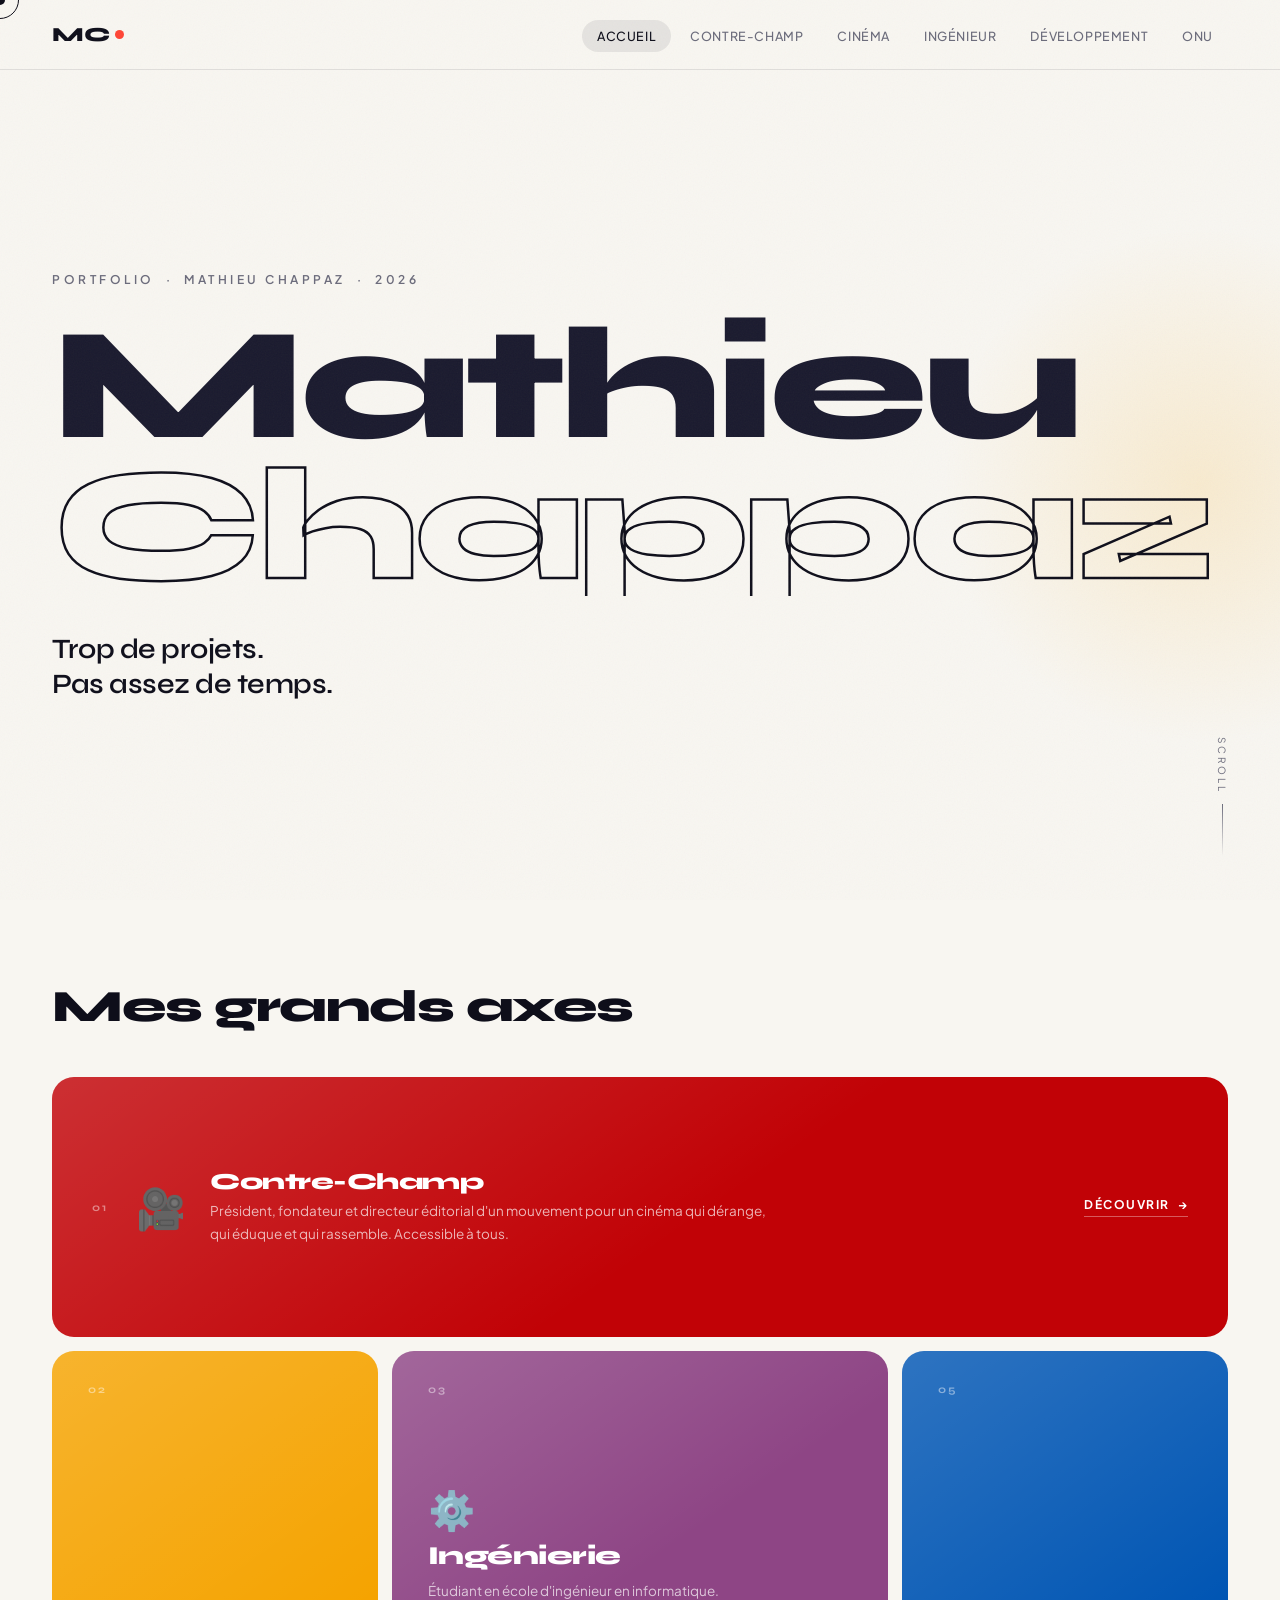
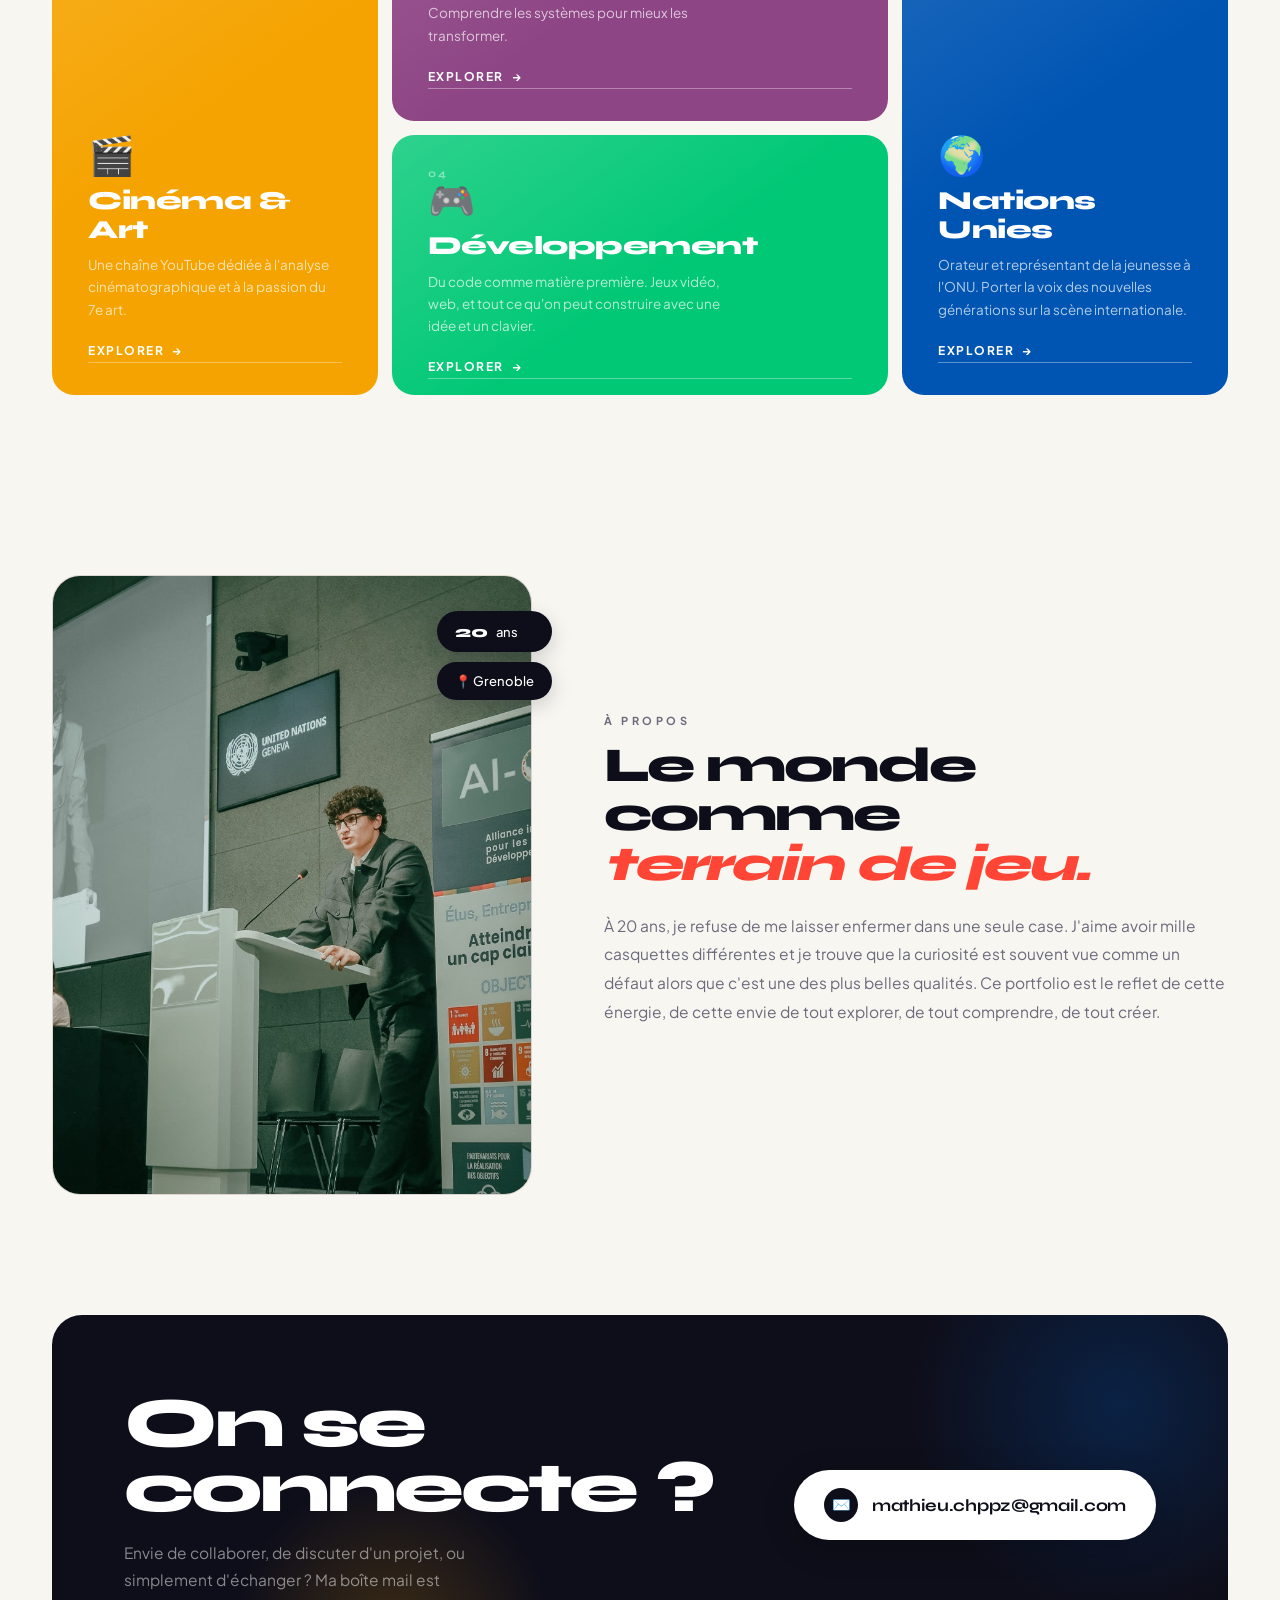
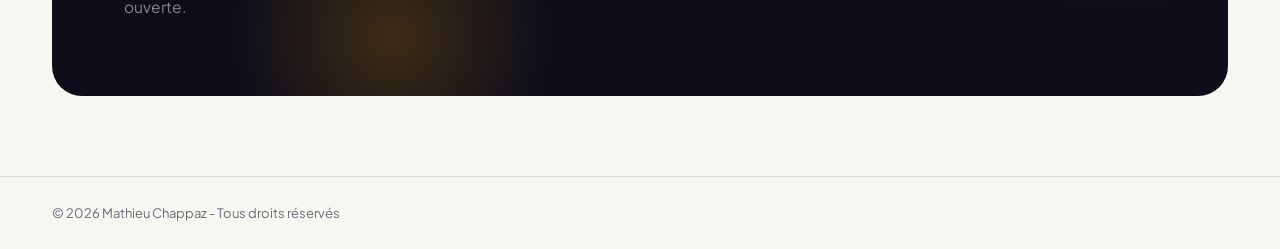
==== commit 17dc16a1: "Update Contre-Champ" ====
--- a/index.html
+++ b/index.html
@@ -26,6 +26,7 @@
     <a class="nav-logo" onclick="go('home')">MC <div class="nav-logo-dot" id="navDot"></div></a>
     <ul class="nav-links">
       <li><a onclick="go('home')" id="nl-home" class="active">Accueil</a></li>
+      <li><a onclick="go('contre-champ')" id="nl-cc">Contre-Champ</a></li>
       <li><a onclick="go('cinema')" id="nl-cin">Cinéma</a></li>
       <li><a onclick="go('ingenieur')" id="nl-ing">Ingénieur</a></li>
       <li><a onclick="go('dev')" id="nl-dev">Développement</a></li>
@@ -35,6 +36,7 @@
   </nav>
   <div class="mobile-drawer" id="mDrawer">
     <a onclick="go('home');toggleDrawer()">Accueil</a>
+    <a onclick="go('contre-champ');toggleDrawer()">Contre-Champ</a>
     <a onclick="go('cinema');toggleDrawer()">Cinéma</a>
     <a onclick="go('ingenieur');toggleDrawer()">Ingénieur</a>
     <a onclick="go('dev');toggleDrawer()">Développement</a>
@@ -52,10 +54,11 @@
     <section class="section-domains">
       <div class="section-head"><h2 class="s-title">Mes grands axes</h2></div>
       <div class="domains-grid">
-        <div class="dcard cin reveal" onclick="go('cinema')"><span class="dcard-idx">01</span><div class="dcard-body"><div class="dcard-ico">🎬</div><h3 class="dcard-title">Cinéma &amp; Art</h3><p class="dcard-desc">Une chaîne YouTube dédiée à l'analyse cinématographique et à la passion du 7e art.</p><span class="dcard-cta">Explorer <span>→</span></span></div></div>
-        <div class="dcard ing reveal" onclick="go('ingenieur')"><span class="dcard-idx">02</span><div class="dcard-body"><div class="dcard-ico">⚙️</div><h3 class="dcard-title">Ingénierie</h3><p class="dcard-desc">Étudiant en école d'ingénieur en informatique. Comprendre les systèmes pour mieux les transformer.</p><span class="dcard-cta">Explorer <span>→</span></span></div></div>
-        <div class="dcard dev reveal" onclick="go('dev')"><span class="dcard-idx">03</span><div class="dcard-body"><div class="dcard-ico">🎮</div><h3 class="dcard-title">Développement</h3><p class="dcard-desc">Du code comme matière première. Jeux vidéo, web, et tout ce qu'on peut construire avec une idée et un clavier.</p><span class="dcard-cta">Explorer <span>→</span></span></div></div>
-        <div class="dcard onu reveal" onclick="go('onu')"><span class="dcard-idx">04</span><div class="dcard-body"><div class="dcard-ico">🌍</div><h3 class="dcard-title">Nations Unies</h3><p class="dcard-desc">Orateur et représentant de la jeunesse à l'ONU. Porter la voix des nouvelles générations sur la scène internationale.</p><span class="dcard-cta">Explorer <span>→</span></span></div></div>
+        <div class="dcard cc reveal" onclick="go('contre-champ')"><span class="dcard-idx">01</span><div class="dcard-body"><div class="dcard-ico">🎥</div><div class="dcard-text"><h3 class="dcard-title">Contre-Champ</h3><p class="dcard-desc">Président, fondateur et directeur éditorial d'un mouvement pour un cinéma qui dérange, qui éduque et qui rassemble. Accessible à tous.</p></div><span class="dcard-cta">Découvrir <span>→</span></span></div></div>
+        <div class="dcard cin reveal" onclick="go('cinema')"><span class="dcard-idx">02</span><div class="dcard-body"><div class="dcard-ico">🎬</div><h3 class="dcard-title">Cinéma &amp; Art</h3><p class="dcard-desc">Une chaîne YouTube dédiée à l'analyse cinématographique et à la passion du 7e art.</p><span class="dcard-cta">Explorer <span>→</span></span></div></div>
+        <div class="dcard ing reveal" onclick="go('ingenieur')"><span class="dcard-idx">03</span><div class="dcard-body"><div class="dcard-ico">⚙️</div><h3 class="dcard-title">Ingénierie</h3><p class="dcard-desc">Étudiant en école d'ingénieur en informatique. Comprendre les systèmes pour mieux les transformer.</p><span class="dcard-cta">Explorer <span>→</span></span></div></div>
+        <div class="dcard dev reveal" onclick="go('dev')"><span class="dcard-idx">04</span><div class="dcard-body"><div class="dcard-ico">🎮</div><h3 class="dcard-title">Développement</h3><p class="dcard-desc">Du code comme matière première. Jeux vidéo, web, et tout ce qu'on peut construire avec une idée et un clavier.</p><span class="dcard-cta">Explorer <span>→</span></span></div></div>
+        <div class="dcard onu reveal" onclick="go('onu')"><span class="dcard-idx">05</span><div class="dcard-body"><div class="dcard-ico">🌍</div><h3 class="dcard-title">Nations Unies</h3><p class="dcard-desc">Orateur et représentant de la jeunesse à l'ONU. Porter la voix des nouvelles générations sur la scène internationale.</p><span class="dcard-cta">Explorer <span>→</span></span></div></div>
       </div>
     </section>
     <section class="section-about">
--- a/style-base.css
+++ b/style-base.css
@@ -8,6 +8,7 @@
       --ing:       #8E4585;
       --cinema:    #F5A300;
       --dev:       #00C875;
+      --cc:        #C10206;
       --nav-h:     70px;
       --ff-d:      'Syne', sans-serif;
       --ff-b:      'Plus Jakarta Sans', sans-serif;
@@ -63,14 +64,15 @@
     .section-head { display:flex; align-items:baseline; gap:18px; margin-bottom:44px; }
     .s-num { font-family:var(--ff-d); font-size:12px; font-weight:700; letter-spacing:2.5px; text-transform:uppercase; color:var(--muted); }
     .s-title { font-family:var(--ff-d); font-size:clamp(28px,3.5vw,48px); font-weight:800; letter-spacing:-1.5px; color:var(--dark); }
-    .domains-grid { display:grid; grid-template-columns:1.35fr 1fr 1fr 1.35fr; grid-template-rows:370px 260px; gap:14px; }
+    .domains-grid { display:grid; grid-template-columns:1.35fr 1fr 1fr 1.35fr; grid-template-rows:260px 370px 260px; gap:14px; }
     .dcard { border-radius:22px; padding:32px 36px; overflow:hidden; position:relative; cursor:pointer; display:flex; flex-direction:column; transition:transform .45s cubic-bezier(.16,1,.3,1), box-shadow .45s; }
     .dcard:hover { transform:scale(.975) translateY(-6px); box-shadow:0 28px 60px rgba(0,0,0,.12); }
     .dcard::before { content:''; position:absolute; inset:0; background:linear-gradient(145deg, rgba(255,255,255,.18) 0%, transparent 55%); pointer-events:none; }
-    .dcard.ing { background:var(--ing); grid-column:2/4; grid-row:1; }
-    .dcard.cin { background:var(--cinema); grid-column:1; grid-row:1/3; }
-    .dcard.dev { background:var(--dev); grid-column:2/4; grid-row:2; }
-    .dcard.onu { background:var(--onu); grid-column:4; grid-row:1/3; }
+    .dcard.cc  { background:var(--cc); grid-column:1/5; grid-row:1; flex-direction:row; align-items:center; padding:26px 40px; }
+    .dcard.ing { background:var(--ing); grid-column:2/4; grid-row:2; }
+    .dcard.cin { background:var(--cinema); grid-column:1; grid-row:2/4; }
+    .dcard.dev { background:var(--dev); grid-column:2/4; grid-row:3; }
+    .dcard.onu { background:var(--onu); grid-column:4; grid-row:2/4; }
     .dcard-idx { font-family:var(--ff-d); font-size:11px; font-weight:700; letter-spacing:2px; color:rgba(255,255,255,.45); margin-bottom:auto; }
     .dcard-body { display:flex; flex-direction:column; }
     .dcard-ico { font-size:38px; line-height:1; margin-bottom:14px; }
@@ -78,6 +80,14 @@
     .dcard-desc { font-size:13.5px; line-height:1.65; color:rgba(255,255,255,.7); max-width:300px; margin-bottom:22px; }
     .dcard-cta { display:inline-flex; align-items:center; gap:8px; font-size:12px; font-weight:700; letter-spacing:1.5px; text-transform:uppercase; color:#fff; border-bottom:1.5px solid rgba(255,255,255,.35); padding-bottom:4px; transition:gap .25s; }
     .dcard:hover .dcard-cta { gap:16px; }
+    /* variante horizontale pleine largeur (Contre-Champ) */
+    .dcard.cc .dcard-idx { margin-bottom:0; margin-right:28px; flex-shrink:0; }
+    .dcard.cc .dcard-body { flex-direction:row; align-items:center; gap:24px; width:100%; }
+    .dcard.cc .dcard-ico { margin-bottom:0; font-size:40px; flex-shrink:0; }
+    .dcard.cc .dcard-text { flex:1; min-width:0; }
+    .dcard.cc .dcard-title { margin-bottom:6px; font-size:23px; }
+    .dcard.cc .dcard-desc { margin-bottom:0; max-width:560px; }
+    .dcard.cc .dcard-cta { flex-shrink:0; margin-left:16px; }
 
     /* ABOUT — photo agrandie */
     .section-about { padding:100px 52px; display:grid; grid-template-columns:auto 1.1fr; gap:72px; align-items:center; }
@@ -122,6 +132,7 @@
     /* INNER PAGES */
     [data-accent="onu"]     { --pa: var(--onu); }
     [data-accent="ing"]     { --pa: var(--ing); }
+    [data-accent="cc"]      { --pa: var(--cc); }
     [data-accent="cinema"]  { --pa: var(--cinema); }
     [data-accent="dev"]     { --pa: var(--dev); }
     [data-accent="hopaway"] { --pa: #00C875; }
@@ -215,12 +226,19 @@
     .proj-arrow { font-size:18px; color:var(--muted); transition:transform .3s, color .3s; font-family:var(--ff-d); font-weight:700; }
     .proj-card:hover .proj-arrow { color:var(--dark); }
 
+    /* PULL-QUOTE (citation mise en avant) */
+    .pull-quote { text-align:center; max-width:740px; margin:8px auto 56px; padding:12px 24px; }
+    .pull-quote p { font-family:var(--ff-d); font-size:clamp(20px,2.6vw,30px); font-weight:600; line-height:1.5; color:var(--dark); letter-spacing:-.4px; }
+    .pull-quote cite { display:block; margin-top:20px; font-style:normal; font-size:11px; font-weight:700; letter-spacing:2.5px; text-transform:uppercase; color:var(--pa); }
+
     /* RESEARCH CARD (lien vers un travail de recherche externe) */
     .research-card { display:flex; align-items:stretch; background:#fff; border:1px solid var(--border); border-radius:24px; overflow:hidden; text-decoration:none; color:inherit; margin-bottom:48px; transition:transform .4s cubic-bezier(.16,1,.3,1), box-shadow .4s; }
     .research-card:hover { transform:translateY(-8px); box-shadow:0 28px 60px rgba(0,0,0,.1); }
     .research-card:hover .research-arrow { transform:translate(3px,-3px); }
     .research-visual { flex:0 0 220px; display:flex; align-items:center; justify-content:center; background:linear-gradient(150deg, var(--pa), var(--dark)); }
     .research-ico { font-size:56px; }
+    .research-visual--logo { background:#fff; padding:28px; }
+    .research-logo { max-width:100%; max-height:100%; width:auto; height:auto; object-fit:contain; }
     .research-body { flex:1; padding:32px 36px; display:flex; flex-direction:column; gap:12px; }
     .research-meta { font-size:11px; font-weight:700; letter-spacing:2px; text-transform:uppercase; color:var(--pa); }
     .research-body h3 { font-family:var(--ff-d); font-size:22px; font-weight:800; color:var(--dark); letter-spacing:-.4px; line-height:1.2; }
@@ -480,6 +498,10 @@
       footer { padding:24px; flex-direction:column; gap:14px; text-align:center; }
       .domains-grid,.projects-grid { grid-template-columns:1fr; }
       .dcard.ing,.dcard.cin,.dcard.dev,.dcard.onu { grid-column:1; grid-row:auto; }
+      .dcard.cc { grid-column:1; grid-row:auto; flex-direction:column; align-items:flex-start; padding:32px 36px; }
+      .dcard.cc .dcard-idx { margin-right:0; margin-bottom:auto; }
+      .dcard.cc .dcard-body { flex-direction:column; align-items:flex-start; }
+      .dcard.cc .dcard-text { margin-bottom:22px; }
       .research-card { flex-direction:column; }
       .research-visual { flex:0 0 140px; width:100%; }
       .research-body { padding:26px 24px; }
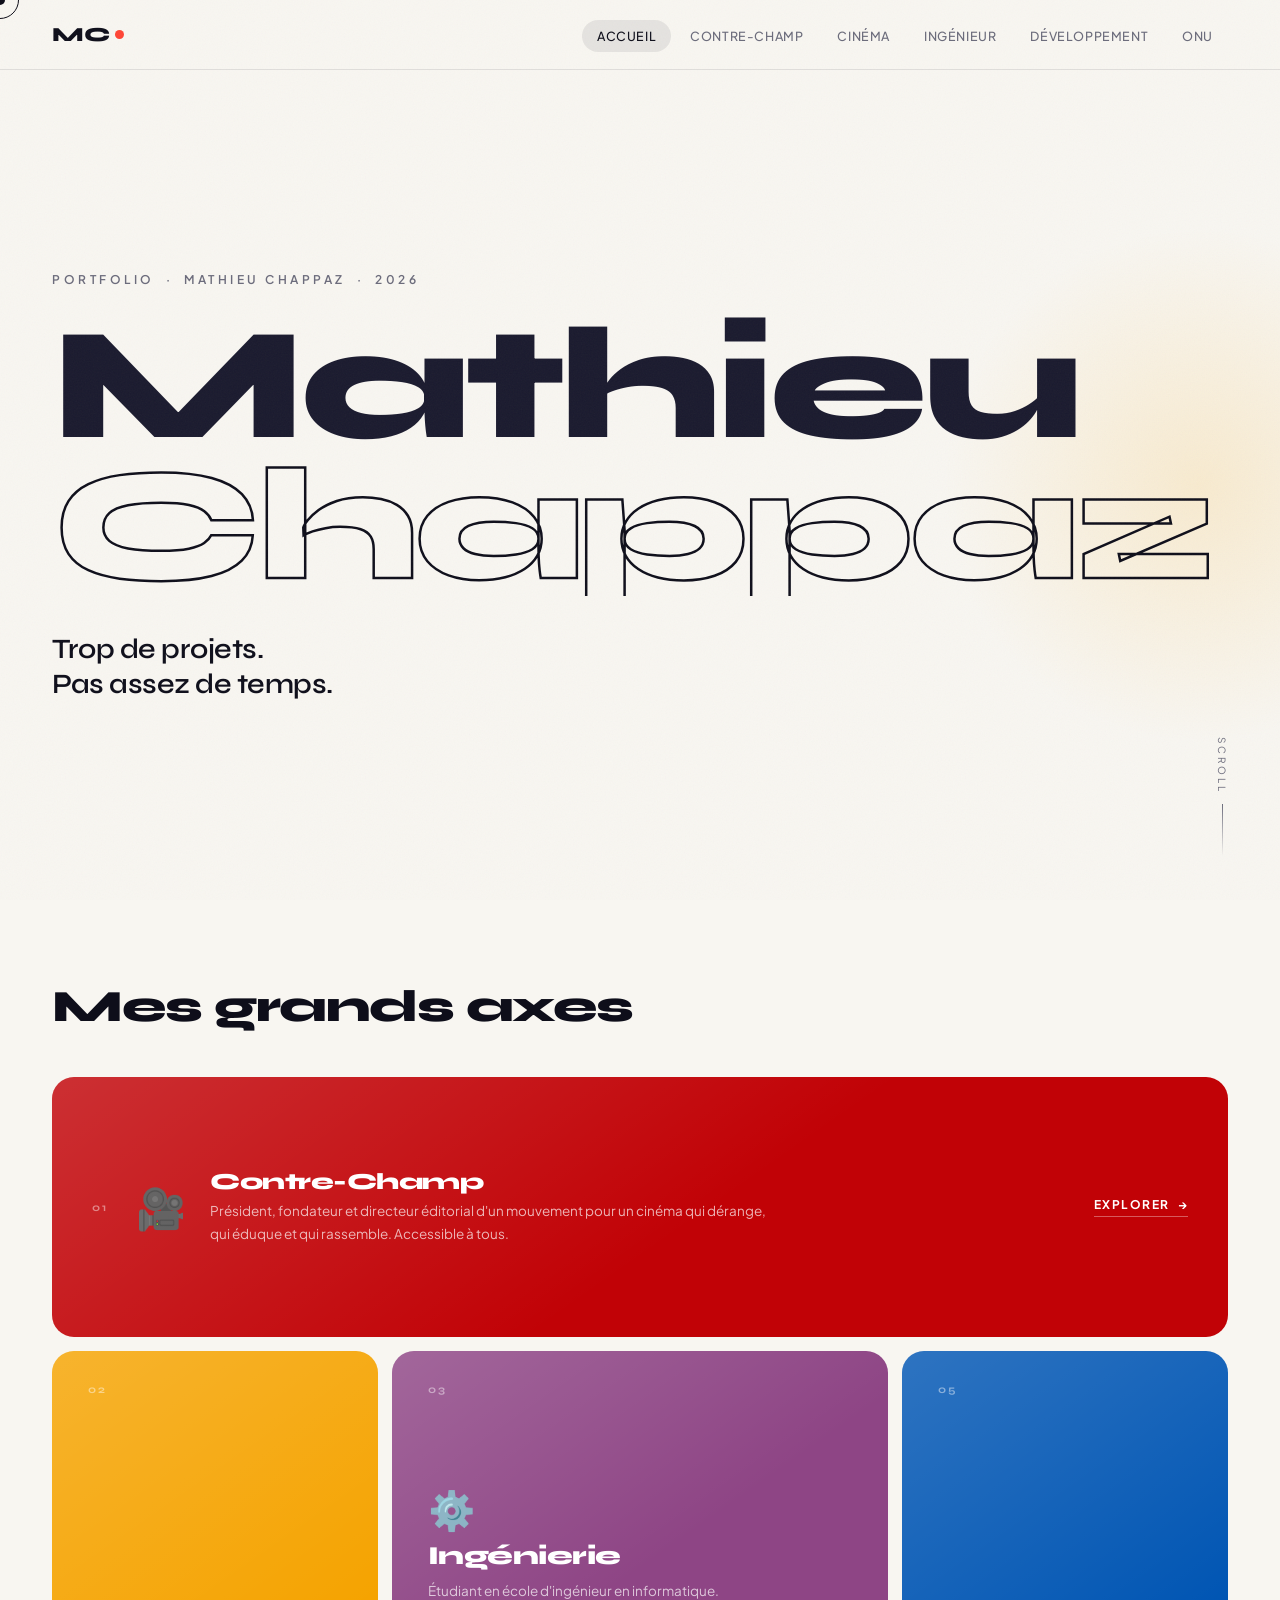
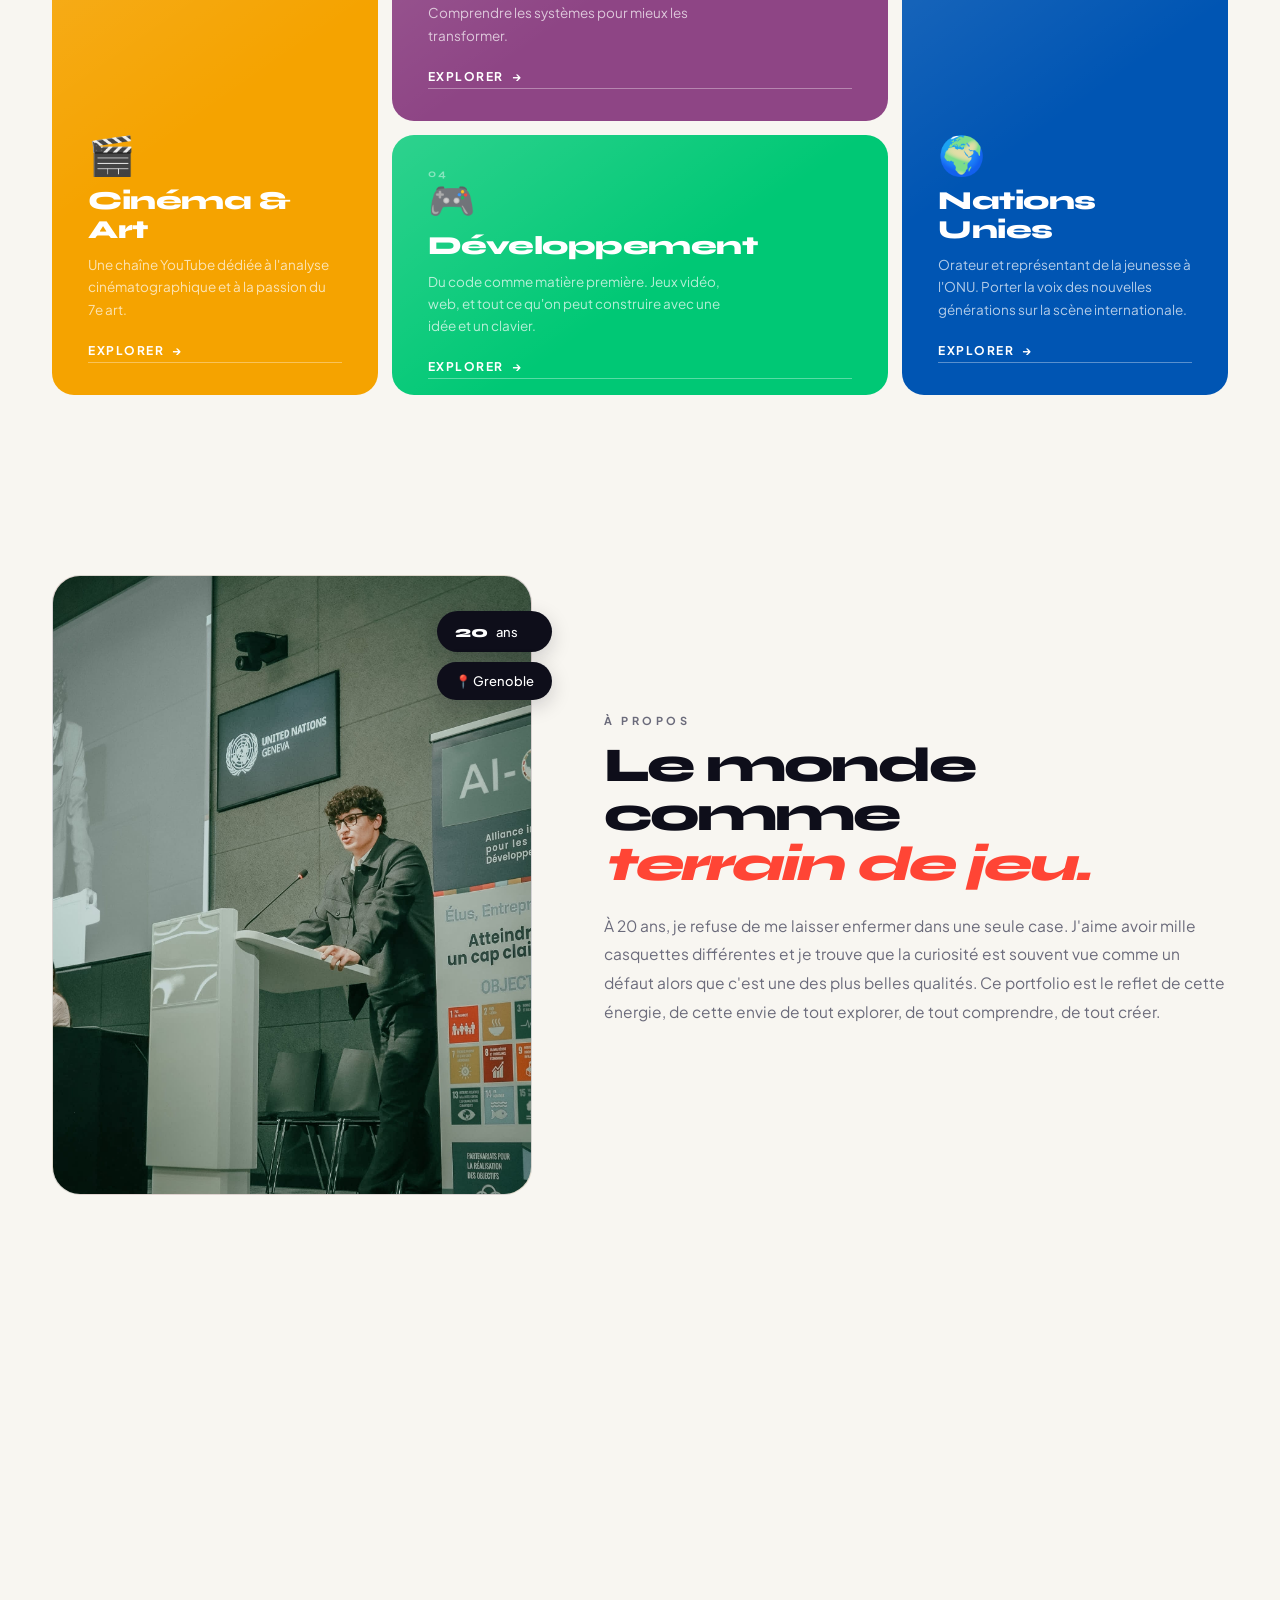
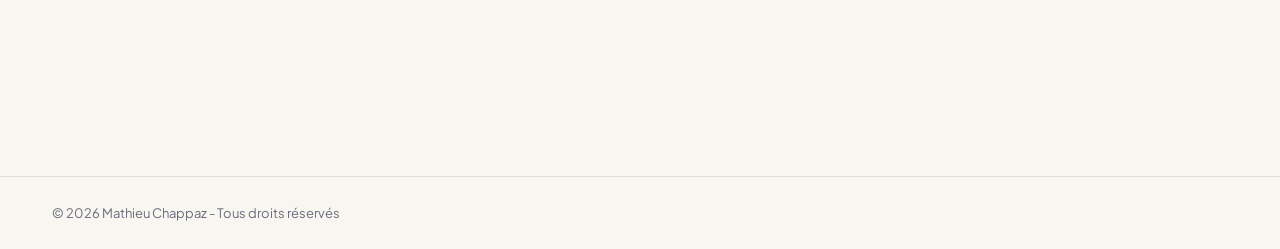
==== commit c247c20e: "Update Contre-Champ" ====
--- a/index.html
+++ b/index.html
@@ -54,7 +54,7 @@
     <section class="section-domains">
       <div class="section-head"><h2 class="s-title">Mes grands axes</h2></div>
       <div class="domains-grid">
-        <div class="dcard cc reveal" onclick="go('contre-champ')"><span class="dcard-idx">01</span><div class="dcard-body"><div class="dcard-ico">🎥</div><div class="dcard-text"><h3 class="dcard-title">Contre-Champ</h3><p class="dcard-desc">Président, fondateur et directeur éditorial d'un mouvement pour un cinéma qui dérange, qui éduque et qui rassemble. Accessible à tous.</p></div><span class="dcard-cta">Découvrir <span>→</span></span></div></div>
+        <div class="dcard cc reveal" onclick="go('contre-champ')"><span class="dcard-idx">01</span><div class="dcard-body"><div class="dcard-ico">🎥</div><div class="dcard-text"><h3 class="dcard-title">Contre-Champ</h3><p class="dcard-desc">Président, fondateur et directeur éditorial d'un mouvement pour un cinéma qui dérange, qui éduque et qui rassemble. Accessible à tous.</p></div><span class="dcard-cta">Explorer <span>→</span></span></div></div>
         <div class="dcard cin reveal" onclick="go('cinema')"><span class="dcard-idx">02</span><div class="dcard-body"><div class="dcard-ico">🎬</div><h3 class="dcard-title">Cinéma &amp; Art</h3><p class="dcard-desc">Une chaîne YouTube dédiée à l'analyse cinématographique et à la passion du 7e art.</p><span class="dcard-cta">Explorer <span>→</span></span></div></div>
         <div class="dcard ing reveal" onclick="go('ingenieur')"><span class="dcard-idx">03</span><div class="dcard-body"><div class="dcard-ico">⚙️</div><h3 class="dcard-title">Ingénierie</h3><p class="dcard-desc">Étudiant en école d'ingénieur en informatique. Comprendre les systèmes pour mieux les transformer.</p><span class="dcard-cta">Explorer <span>→</span></span></div></div>
         <div class="dcard dev reveal" onclick="go('dev')"><span class="dcard-idx">04</span><div class="dcard-body"><div class="dcard-ico">🎮</div><h3 class="dcard-title">Développement</h3><p class="dcard-desc">Du code comme matière première. Jeux vidéo, web, et tout ce qu'on peut construire avec une idée et un clavier.</p><span class="dcard-cta">Explorer <span>→</span></span></div></div>
